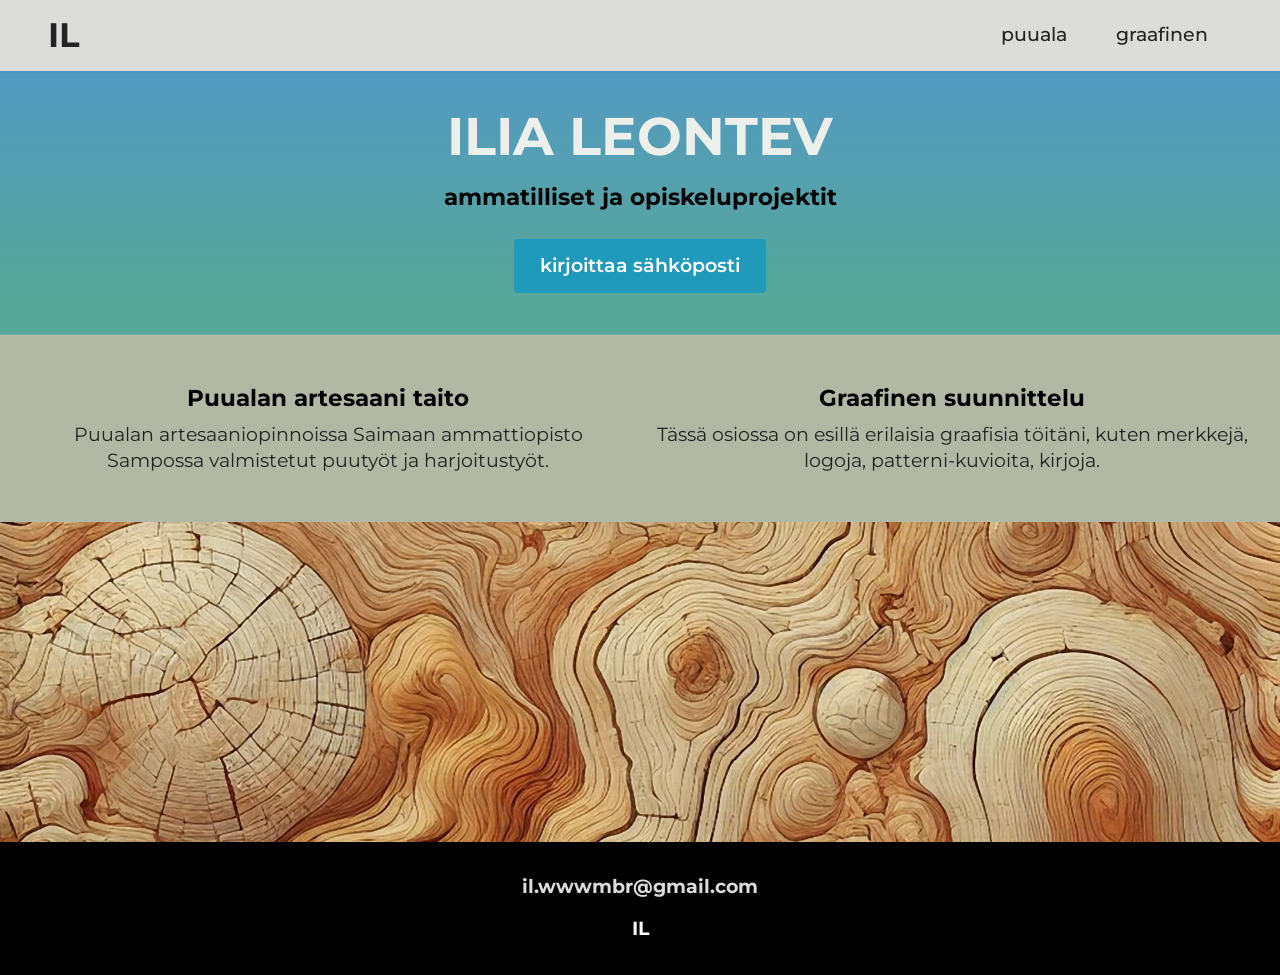
==== index.html @ 7070298d "1 1" ====
<!DOCTYPE html>
<html  >
<head>
  <!-- Site made with Mobirise Website Builder v6.1.4, https://mobirise.com -->
  <meta charset="UTF-8">
  <meta http-equiv="X-UA-Compatible" content="IE=edge">
  <meta name="generator" content="Mobirise v6.1.4, mobirise.com">
  <meta name="viewport" content="width=device-width, initial-scale=1, minimum-scale=1">
  <link rel="shortcut icon" href="assets/images/logoil64-64x64.png" type="image/x-icon">
  <meta name="description" content="">
  
  
  <title>ILIA LEONTEV, ammatilliset ja opiskeluprojektit</title>
  <link rel="stylesheet" href="assets/web/assets/mobirise-icons2/mobirise2.css">
  <link rel="stylesheet" href="assets/bootstrap/css/bootstrap.min.css">
  <link rel="stylesheet" href="assets/parallax/jarallax.css">
  <link rel="stylesheet" href="assets/dropdown/css/style.css">
  <link rel="stylesheet" href="assets/socicon/css/styles.css">
  <link rel="stylesheet" href="assets/theme/css/style.css">
  <link rel="preload" href="https://fonts.googleapis.com/css?family=Montserrat:100,200,300,400,500,600,700,800,900,100i,200i,300i,400i,500i,600i,700i,800i,900i&display=swap" as="style" onload="this.onload=null;this.rel='stylesheet'">
  <noscript><link rel="stylesheet" href="https://fonts.googleapis.com/css?family=Montserrat:100,200,300,400,500,600,700,800,900,100i,200i,300i,400i,500i,600i,700i,800i,900i&display=swap"></noscript>
  <link rel="preload" as="style" href="assets/mobirise/css/mbr-additional.css?v=KYRNVK"><link rel="stylesheet" href="assets/mobirise/css/mbr-additional.css?v=KYRNVK" type="text/css">

  
  
  
</head>
<body>
  
  <section data-bs-version="5.1" class="menu menu1 cid-uZZmpllbdt" once="menu" id="menu1-4">
    

    <nav class="navbar navbar-dropdown navbar-fixed-top navbar-expand-lg">
        <div class="container-fluid">
            <div class="navbar-brand">
                
                <span class="navbar-caption-wrap"><a class="navbar-caption text-black text-primary display-2" href="index.html">IL</a></span>
            </div>
            <button class="navbar-toggler" type="button" data-toggle="collapse" data-bs-toggle="collapse" data-target="#navbarSupportedContent" data-bs-target="#navbarSupportedContent" aria-controls="navbarNavAltMarkup" aria-expanded="false" aria-label="Toggle navigation">
                <div class="hamburger">
                    <span></span>
                    <span></span>
                    <span></span>
                    <span></span>
                </div>
            </button>
            <div class="collapse navbar-collapse" id="navbarSupportedContent">
                <ul class="navbar-nav nav-dropdown nav-right" data-app-modern-menu="true"><li class="nav-item"><a class="nav-link link text-black text-primary display-4" href="page1.html">puuala</a></li>
                    <li class="nav-item"><a class="nav-link link text-black text-primary display-4" href="page2.html">graafinen</a></li></ul>
                
                
            </div>
        </div>
    </nav>
</section>

<section data-bs-version="5.1" class="header18 cid-v0n19jfdrS" id="header18-m">

    

    
    

    <div class="align-center container-fluid">
        <div class="row justify-content-center">
            <div class="col-12 col-lg-12">
                <h1 class="mbr-section-title mbr-fonts-style mbr-white mb-3 display-1"><strong>ILIA&nbsp;</strong><strong>LEONTEV</strong><br></h1>
                <h2 class="mbr-section-subtitle mbr-fonts-style mbr-white mb-3 display-5"><strong>ammatilliset ja opiskeluprojektit</strong></h2>
                
                <div class="mbr-section-btn mt-3"><a class="btn btn-danger display-4" href="mailto:il.wwwmbr@gmail.com">kirjoittaa sähköposti</a></div>
            </div>
        </div>
    </div>
</section>

<section data-bs-version="5.1" class="features18 cid-v05zrIrAXE" id="features18-g">

    

    
    
    <div class="container-fluid">
        
        <div class="row mt-4">
            
            
            <div class="item features-without-image mb-3 col-12 col-md-6 active">
                <div class="item-wrapper mb-4">
                    <div class="card-box align-left">
                        <h4 class="card-title mbr-fonts-style align-left display-5">
                            <a href="page1.html" class="text-primary"><strong>Puualan artesaani taito</strong></a></h4>
                        <p class="mbr-text mbr-fonts-style mb-3 display-7">
                            Puualan artesaaniopinnoissa Saimaan ammattiopisto Sampossa valmistetut puutyöt ja harjoitustyöt.</p>
                        <div class="link-wrap">
                            
                        </div>
                    </div>
                </div>
            </div><div class="item features-without-image mb-3 col-12 col-md-6">
                <div class="item-wrapper mb-4">
                    <div class="card-box align-left">
                        <h4 class="card-title mbr-fonts-style align-left display-5">
                            <a href="page2.html" class="text-primary"><strong>Graafinen suunnittelu</strong></a></h4>
                        <p class="mbr-text mbr-fonts-style mb-3 display-7">
                            Tässä osiossa on esillä erilaisia graafisia töitäni, kuten merkkejä, logoja, patterni-kuvioita, kirjoja.</p>
                        <div class="link-wrap">
                            
                        </div>
                    </div>
                </div>
            </div>
        </div>
    </div>
</section>

<section data-bs-version="5.1" class="header18 cid-v0tOPTtYZ9 mbr-parallax-background" id="header18-z">

    

    
    

    <div class="align-center container-fluid">
        <div class="row justify-content-center">
            <div class="col-12 col-lg-4">
                
                
                
                
            </div>
        </div>
    </div>
</section>

<section data-bs-version="5.1" class="footer3 cid-v0tJ2Ecw5F" once="footers" id="footer3-v">

    

    

    <div class="container">
        <div class="media-container-row align-center mbr-white">
            <div class="row row-links">
                <ul class="foot-menu">
                    
                    
                    
                    
                    
                <li class="foot-menu-item mbr-fonts-style display-7">
                        <a class="text-secondary" href="mailto:il.wwwmbr@gmail.com"><strong>il.wwwmbr@gmail.com</strong></a>
                    </li></ul>
            </div>
            
            <div class="row row-copirayt">
                <p class="mbr-text mb-0 mbr-fonts-style mbr-white align-center display-7"><strong>IL</strong></p>
            </div>
        </div>
    </div>
</section><script src="assets/bootstrap/js/bootstrap.bundle.min.js"></script>  <script src="assets/parallax/jarallax.js"></script>  <script src="assets/smoothscroll/smooth-scroll.js"></script>  <script src="assets/ytplayer/index.js"></script>  <script src="assets/dropdown/js/navbar-dropdown.js"></script>  <script src="assets/theme/js/script.js"></script>  
  
  
</body>
</html>
---- assets/web/assets/mobirise-icons2/mobirise2.css ----
@font-face {
  font-family: 'Moririse2';
  font-display: swap;
  src:  url('mobirise2.eot?f2bix4');
  src:  url('mobirise2.eot?f2bix4#iefix') format('embedded-opentype'),
    url('mobirise2.ttf?f2bix4') format('truetype'),
    url('mobirise2.woff?f2bix4') format('woff'),
    url('mobirise2.svg?f2bix4#mobirise2') format('svg');
  font-weight: normal;
  font-style: normal;
}

[class^="mobi-"], [class*=" mobi-"] {
  /* use !important to prevent issues with browser extensions that change fonts */
  font-family: 'Moririse2' !important;
  speak: none;
  font-style: normal;
  font-weight: normal;
  font-variant: normal;
  text-transform: none;
  line-height: 1;

  /* Better Font Rendering =========== */
  -webkit-font-smoothing: antialiased;
  -moz-osx-font-smoothing: grayscale;
}

.mobi-mbri-add-submenu:before {
  content: "\e900";
}
.mobi-mbri-alert:before {
  content: "\e901";
}
.mobi-mbri-align-center:before {
  content: "\e902";
}
.mobi-mbri-align-justify:before {
  content: "\e903";
}
.mobi-mbri-align-left:before {
  content: "\e904";
}
.mobi-mbri-align-right:before {
  content: "\e905";
}
.mobi-mbri-android:before {
  content: "\e906";
}
.mobi-mbri-apple:before {
  content: "\e907";
}
.mobi-mbri-arrow-down:before {
  content: "\e908";
}
.mobi-mbri-arrow-next:before {
  content: "\e909";
}
.mobi-mbri-arrow-prev:before {
  content: "\e90a";
}
.mobi-mbri-arrow-up:before {
  content: "\e90b";
}
.mobi-mbri-bold:before {
  content: "\e90c";
}
.mobi-mbri-bookmark:before {
  content: "\e90d";
}
.mobi-mbri-bootstrap:before {
  content: "\e90e";
}
.mobi-mbri-briefcase:before {
  content: "\e90f";
}
.mobi-mbri-browse:before {
  content: "\e910";
}
.mobi-mbri-bulleted-list:before {
  content: "\e911";
}
.mobi-mbri-calendar:before {
  content: "\e912";
}
.mobi-mbri-camera:before {
  content: "\e913";
}
.mobi-mbri-cart-add:before {
  content: "\e914";
}
.mobi-mbri-cart-full:before {
  content: "\e915";
}
.mobi-mbri-cash:before {
  content: "\e916";
}
.mobi-mbri-change-style:before {
  content: "\e917";
}
.mobi-mbri-chat:before {
  content: "\e918";
}
.mobi-mbri-clock:before {
  content: "\e919";
}
.mobi-mbri-close:before {
  content: "\e91a";
}
.mobi-mbri-cloud:before {
  content: "\e91b";
}
.mobi-mbri-code:before {
  content: "\e91c";
}
.mobi-mbri-contact-form:before {
  content: "\e91d";
}
.mobi-mbri-credit-card:before {
  content: "\e91e";
}
.mobi-mbri-cursor-click:before {
  content: "\e91f";
}
.mobi-mbri-cust-feedback:before {
  content: "\e920";
}
.mobi-mbri-database:before {
  content: "\e921";
}
.mobi-mbri-delivery:before {
  content: "\e922";
}
.mobi-mbri-desktop:before {
  content: "\e923";
}
.mobi-mbri-devices:before {
  content: "\e924";
}
.mobi-mbri-down:before {
  content: "\e925";
}
.mobi-mbri-download-2:before {
  content: "\e926";
}
.mobi-mbri-download:before {
  content: "\e927";
}
.mobi-mbri-drag-n-drop-2:before {
  content: "\e928";
}
.mobi-mbri-drag-n-drop:before {
  content: "\e929";
}
.mobi-mbri-edit-2:before {
  content: "\e92a";
}
.mobi-mbri-edit:before {
  content: "\e92b";
}
.mobi-mbri-error:before {
  content: "\e92c";
}
.mobi-mbri-extension:before {
  content: "\e92d";
}
.mobi-mbri-features:before {
  content: "\e92e";
}
.mobi-mbri-file:before {
  content: "\e92f";
}
.mobi-mbri-flag:before {
  content: "\e930";
}
.mobi-mbri-folder:before {
  content: "\e931";
}
.mobi-mbri-gift:before {
  content: "\e932";
}
.mobi-mbri-github:before {
  content: "\e933";
}
.mobi-mbri-globe-2:before {
  content: "\e934";
}
.mobi-mbri-globe:before {
  content: "\e935";
}
.mobi-mbri-growing-chart:before {
  content: "\e936";
}
.mobi-mbri-hearth:before {
  content: "\e937";
}
.mobi-mbri-help:before {
  content: "\e938";
}
.mobi-mbri-home:before {
  content: "\e939";
}
.mobi-mbri-hot-cup:before {
  content: "\e93a";
}
.mobi-mbri-idea:before {
  content: "\e93b";
}
.mobi-mbri-image-gallery:before {
  content: "\e93c";
}
.mobi-mbri-image-slider:before {
  content: "\e93d";
}
.mobi-mbri-info:before {
  content: "\e93e";
}
.mobi-mbri-italic:before {
  content: "\e93f";
}
.mobi-mbri-key:before {
  content: "\e940";
}
.mobi-mbri-laptop:before {
  content: "\e941";
}
.mobi-mbri-layers:before {
  content: "\e942";
}
.mobi-mbri-left-right:before {
  content: "\e943";
}
.mobi-mbri-left:before {
  content: "\e944";
}
.mobi-mbri-letter:before {
  content: "\e945";
}
.mobi-mbri-like:before {
  content: "\e946";
}
.mobi-mbri-link:before {
  content: "\e947";
}
.mobi-mbri-lock:before {
  content: "\e948";
}
.mobi-mbri-login:before {
  content: "\e949";
}
.mobi-mbri-logout:before {
  content: "\e94a";
}
.mobi-mbri-magic-stick:before {
  content: "\e94b";
}
.mobi-mbri-map-pin:before {
  content: "\e94c";
}
.mobi-mbri-menu:before {
  content: "\e94d";
}
.mobi-mbri-mobile-2:before {
  content: "\e94e";
}
.mobi-mbri-mobile-horizontal:before {
  content: "\e94f";
}
.mobi-mbri-mobile:before {
  content: "\e950";
}
.mobi-mbri-mobirise:before {
  content: "\e951";
}
.mobi-mbri-more-horizontal:before {
  content: "\e952";
}
.mobi-mbri-more-vertical:before {
  content: "\e953";
}
.mobi-mbri-music:before {
  content: "\e954";
}
.mobi-mbri-new-file:before {
  content: "\e955";
}
.mobi-mbri-numbered-list:before {
  content: "\e956";
}
.mobi-mbri-opened-folder:before {
  content: "\e957";
}
.mobi-mbri-pages:before {
  content: "\e958";
}
.mobi-mbri-paper-plane:before {
  content: "\e959";
}
.mobi-mbri-paperclip:before {
  content: "\e95a";
}
.mobi-mbri-phone:before {
  content: "\e95b";
}
.mobi-mbri-photo:before {
  content: "\e95c";
}
.mobi-mbri-photos:before {
  content: "\e95d";
}
.mobi-mbri-pin:before {
  content: "\e95e";
}
.mobi-mbri-play:before {
  content: "\e95f";
}
.mobi-mbri-plus:before {
  content: "\e960";
}
.mobi-mbri-preview:before {
  content: "\e961";
}
.mobi-mbri-print:before {
  content: "\e962";
}
.mobi-mbri-protect:before {
  content: "\e963";
}
.mobi-mbri-question:before {
  content: "\e964";
}
.mobi-mbri-quote-left:before {
  content: "\e965";
}
.mobi-mbri-quote-right:before {
  content: "\e966";
}
.mobi-mbri-redo:before {
  content: "\e967";
}
.mobi-mbri-refresh:before {
  content: "\e968";
}
.mobi-mbri-responsive-2:before {
  content: "\e969";
}
.mobi-mbri-responsive:before {
  content: "\e96a";
}
.mobi-mbri-right:before {
  content: "\e96b";
}
.mobi-mbri-rocket:before {
  content: "\e96c";
}
.mobi-mbri-sad-face:before {
  content: "\e96d";
}
.mobi-mbri-sale:before {
  content: "\e96e";
}
.mobi-mbri-save:before {
  content: "\e96f";
}
.mobi-mbri-search:before {
  content: "\e970";
}
.mobi-mbri-setting-2:before {
  content: "\e971";
}
.mobi-mbri-setting-3:before {
  content: "\e972";
}
.mobi-mbri-setting:before {
  content: "\e973";
}
.mobi-mbri-share:before {
  content: "\e974";
}
.mobi-mbri-shopping-bag:before {
  content: "\e975";
}
.mobi-mbri-shopping-basket:before {
  content: "\e976";
}
.mobi-mbri-shopping-cart:before {
  content: "\e977";
}
.mobi-mbri-sites:before {
  content: "\e978";
}
.mobi-mbri-smile-face:before {
  content: "\e979";
}
.mobi-mbri-speed:before {
  content: "\e97a";
}
.mobi-mbri-star:before {
  content: "\e97b";
}
.mobi-mbri-success:before {
  content: "\e97c";
}
.mobi-mbri-sun:before {
  content: "\e97d";
}
.mobi-mbri-sun2:before {
  content: "\e97e";
}
.mobi-mbri-tablet-vertical:before {
  content: "\e97f";
}
.mobi-mbri-tablet:before {
  content: "\e980";
}
.mobi-mbri-target:before {
  content: "\e981";
}
.mobi-mbri-timer:before {
  content: "\e982";
}
.mobi-mbri-to-ftp:before {
  content: "\e983";
}
.mobi-mbri-to-local-drive:before {
  content: "\e984";
}
.mobi-mbri-touch-swipe:before {
  content: "\e985";
}
.mobi-mbri-touch:before {
  content: "\e986";
}
.mobi-mbri-trash:before {
  content: "\e987";
}
.mobi-mbri-underline:before {
  content: "\e988";
}
.mobi-mbri-undo:before {
  content: "\e989";
}
.mobi-mbri-unlink:before {
  content: "\e98a";
}
.mobi-mbri-unlock:before {
  content: "\e98b";
}
.mobi-mbri-up-down:before {
  content: "\e98c";
}
.mobi-mbri-up:before {
  content: "\e98d";
}
.mobi-mbri-update:before {
  content: "\e98e";
}
.mobi-mbri-upload-2:before {
  content: "\e98f";
}
.mobi-mbri-upload:before {
  content: "\e990";
}
.mobi-mbri-user-2:before {
  content: "\e991";
}
.mobi-mbri-user:before {
  content: "\e992";
}
.mobi-mbri-users:before {
  content: "\e993";
}
.mobi-mbri-video-play:before {
  content: "\e994";
}
.mobi-mbri-video:before {
  content: "\e995";
}
.mobi-mbri-watch:before {
  content: "\e996";
}
.mobi-mbri-website-theme-2:before {
  content: "\e997";
}
.mobi-mbri-website-theme:before {
  content: "\e998";
}
.mobi-mbri-wifi:before {
  content: "\e999";
}
.mobi-mbri-windows:before {
  content: "\e99a";
}
.mobi-mbri-zoom-in:before {
  content: "\e99b";
}
.mobi-mbri-zoom-out:before {
  content: "\e99c";
}
---- assets/dropdown/css/style.css ----
.navbar-dropdown {
  left: 0;
  padding: 0;
  position: absolute;
  right: 0;
  top: 0;
  transition: all 0.45s ease;
  z-index: 1030;
  background: #282828; }
  .navbar-dropdown .navbar-logo {
    margin-right: 0.8rem;
    transition: margin 0.3s ease-in-out;
    vertical-align: middle; }
    .navbar-dropdown .navbar-logo img {
      height: 3.125rem;
      transition: all 0.3s ease-in-out; }
    .navbar-dropdown .navbar-logo.mbr-iconfont {
      font-size: 3.125rem;
      line-height: 3.125rem; }
  .navbar-dropdown .navbar-caption {
    font-weight: 700;
    white-space: normal;
    vertical-align: -4px;
    line-height: 3.125rem !important; }
    .navbar-dropdown .navbar-caption, .navbar-dropdown .navbar-caption:hover {
      color: inherit;
      text-decoration: none; }
  .navbar-dropdown .mbr-iconfont + .navbar-caption {
    vertical-align: -1px; }
  .navbar-dropdown.navbar-fixed-top {
    position: fixed; }
  .navbar-dropdown .navbar-brand span {
    vertical-align: -4px; }
  .navbar-dropdown.bg-color.transparent {
    background: none; }
  .navbar-dropdown.navbar-short .navbar-brand {
    padding: 0.625rem 0; }
    .navbar-dropdown.navbar-short .navbar-brand span {
      vertical-align: -1px; }
  .navbar-dropdown.navbar-short .navbar-caption {
    line-height: 2.375rem !important;
    vertical-align: -2px; }
  .navbar-dropdown.navbar-short .navbar-logo {
    margin-right: 0.5rem; }
    .navbar-dropdown.navbar-short .navbar-logo img {
      height: 2.375rem; }
    .navbar-dropdown.navbar-short .navbar-logo.mbr-iconfont {
      font-size: 2.375rem;
      line-height: 2.375rem; }
  .navbar-dropdown.navbar-short .mbr-table-cell {
    height: 3.625rem; }
  .navbar-dropdown .navbar-close {
    left: 0.6875rem;
    position: fixed;
    top: 0.75rem;
    z-index: 1000; }
  .navbar-dropdown .hamburger-icon {
    content: "";
    display: inline-block;
    vertical-align: middle;
    width: 16px;
    -webkit-box-shadow: 0 -6px 0 1px #282828,0 0 0 1px #282828,0 6px 0 1px #282828;
    -moz-box-shadow: 0 -6px 0 1px #282828,0 0 0 1px #282828,0 6px 0 1px #282828;
    box-shadow: 0 -6px 0 1px #282828,0 0 0 1px #282828,0 6px 0 1px #282828; }

.dropdown-menu .dropdown-toggle[data-toggle="dropdown-submenu"]::after {
  border-bottom: 0.35em solid transparent;
  border-left: 0.35em solid;
  border-right: 0;
  border-top: 0.35em solid transparent;
  margin-left: 0.3rem; }

.dropdown-menu .dropdown-item:focus {
  outline: 0; }

.nav-dropdown {
  font-size: 0.75rem;
  font-weight: 500;
  height: auto !important; }
  .nav-dropdown .nav-btn {
    padding-left: 1rem; }
  .nav-dropdown .link {
    margin: .667em 1.667em;
    font-weight: 500;
    padding: 0;
    transition: color .2s ease-in-out; }
    .nav-dropdown .link.dropdown-toggle {
      margin-right: 2.583em; }
      .nav-dropdown .link.dropdown-toggle::after {
        margin-left: .25rem;
        border-top: 0.35em solid;
        border-right: 0.35em solid transparent;
        border-left: 0.35em solid transparent;
        border-bottom: 0; }
      .nav-dropdown .link.dropdown-toggle[aria-expanded="true"] {
        margin: 0;
        padding: 0.667em 3.263em  0.667em 1.667em; }
  .nav-dropdown .link::after,
  .nav-dropdown .dropdown-item::after {
    color: inherit; }
  .nav-dropdown .btn {
    font-size: 0.75rem;
    font-weight: 700;
    letter-spacing: 0;
    margin-bottom: 0;
    padding-left: 1.25rem;
    padding-right: 1.25rem; }
  .nav-dropdown .dropdown-menu {
    border-radius: 0;
    border: 0;
    left: 0;
    margin: 0;
    padding-bottom: 1.25rem;
    padding-top: 1.25rem;
    position: relative; }
  .nav-dropdown .dropdown-submenu {
    margin-left: 0.125rem;
    top: 0; }
  .nav-dropdown .dropdown-item {
    font-weight: 500;
    line-height: 2;
    padding: 0.3846em 4.615em 0.3846em 1.5385em;
    position: relative;
    transition: color .2s ease-in-out, background-color .2s ease-in-out; }
    .nav-dropdown .dropdown-item::after {
      margin-top: -0.3077em;
      position: absolute;
      right: 1.1538em;
      top: 50%; }
    .nav-dropdown .dropdown-item:focus, .nav-dropdown .dropdown-item:hover {
      background: none; }

@media (max-width: 767px) {
  .nav-dropdown.navbar-toggleable-sm {
    bottom: 0;
    display: none;
    left: 0;
    overflow-x: hidden;
    position: fixed;
    top: 0;
    transform: translateX(-100%);
    -ms-transform: translateX(-100%);
    -webkit-transform: translateX(-100%);
    width: 18.75rem;
    z-index: 999; } }
.nav-dropdown.navbar-toggleable-xl {
  bottom: 0;
  display: none;
  left: 0;
  overflow-x: hidden;
  position: fixed;
  top: 0;
  transform: translateX(-100%);
  -ms-transform: translateX(-100%);
  -webkit-transform: translateX(-100%);
  width: 18.75rem;
  z-index: 999; }

.nav-dropdown-sm {
  display: block !important;
  overflow-x: hidden;
  overflow: auto;
  padding-top: 3.875rem; }
  .nav-dropdown-sm::after {
    content: "";
    display: block;
    height: 3rem;
    width: 100%; }
  .nav-dropdown-sm.collapse.in ~ .navbar-close {
    display: block !important; }
  .nav-dropdown-sm.collapsing, .nav-dropdown-sm.collapse.in {
    transform: translateX(0);
    -ms-transform: translateX(0);
    -webkit-transform: translateX(0);
    transition: all 0.25s ease-out;
    -webkit-transition: all 0.25s ease-out;
    background: #282828; }
  .nav-dropdown-sm.collapsing[aria-expanded="false"] {
    transform: translateX(-100%);
    -ms-transform: translateX(-100%);
    -webkit-transform: translateX(-100%); }
  .nav-dropdown-sm .nav-item {
    display: block;
    margin-left: 0 !important;
    padding-left: 0; }
  .nav-dropdown-sm .link,
  .nav-dropdown-sm .dropdown-item {
    border-top: 1px dotted rgba(255, 255, 255, 0.1);
    font-size: 0.8125rem;
    line-height: 1.6;
    margin: 0 !important;
    padding: 0.875rem 2.4rem 0.875rem 1.5625rem !important;
    position: relative;
    white-space: normal; }
    .nav-dropdown-sm .link:focus, .nav-dropdown-sm .link:hover,
    .nav-dropdown-sm .dropdown-item:focus,
    .nav-dropdown-sm .dropdown-item:hover {
      background: rgba(0, 0, 0, 0.2) !important;
      color: #c0a375; }
  .nav-dropdown-sm .nav-btn {
    position: relative;
    padding: 1.5625rem 1.5625rem 0 1.5625rem; }
    .nav-dropdown-sm .nav-btn::before {
      border-top: 1px dotted rgba(255, 255, 255, 0.1);
      content: "";
      left: 0;
      position: absolute;
      top: 0;
      width: 100%; }
    .nav-dropdown-sm .nav-btn + .nav-btn {
      padding-top: 0.625rem; }
      .nav-dropdown-sm .nav-btn + .nav-btn::before {
        display: none; }
  .nav-dropdown-sm .btn {
    padding: 0.625rem 0; }
  .nav-dropdown-sm .dropdown-toggle[data-toggle="dropdown-submenu"]::after {
    margin-left: .25rem;
    border-top: 0.35em solid;
    border-right: 0.35em solid transparent;
    border-left: 0.35em solid transparent;
    border-bottom: 0; }
  .nav-dropdown-sm .dropdown-toggle[data-toggle="dropdown-submenu"][aria-expanded="true"]::after {
    border-top: 0;
    border-right: 0.35em solid transparent;
    border-left: 0.35em solid transparent;
    border-bottom: 0.35em solid; }
  .nav-dropdown-sm .dropdown-menu {
    margin: 0;
    padding: 0;
    position: relative;
    top: 0;
    left: 0;
    width: 100%;
    border: 0;
    float: none;
    border-radius: 0;
    background: none; }
  .nav-dropdown-sm .dropdown-submenu {
    left: 100%;
    margin-left: 0.125rem;
    margin-top: -1.25rem;
    top: 0; }

.navbar-toggleable-sm .nav-dropdown .dropdown-menu {
  position: absolute; }

.navbar-toggleable-sm .nav-dropdown .dropdown-submenu {
  left: 100%;
  margin-left: 0.125rem;
  margin-top: -1.25rem;
  top: 0; }

.navbar-toggleable-sm.opened .nav-dropdown .dropdown-menu {
  position: relative; }

.navbar-toggleable-sm.opened .nav-dropdown .dropdown-submenu {
  left: 0;
  margin-left: 00rem;
  margin-top: 0rem;
  top: 0; }

.is-builder .nav-dropdown.collapsing {
  transition: none !important; }
---- assets/socicon/css/styles.css ----
@charset "UTF-8";

@font-face {
  font-family: 'Socicon';
  src:  url('../fonts/socicon.eot');
  src:  url('../fonts/socicon.eot?#iefix') format('embedded-opentype'),
    url('../fonts/socicon.woff2') format('woff2'),
    url('../fonts/socicon.ttf') format('truetype'),
    url('../fonts/socicon.woff') format('woff'),
    url('../fonts/socicon.svg#socicon') format('svg');
  font-weight: normal;
  font-style: normal;
  font-display: swap;
}

[data-icon]:before {
  font-family: "socicon" !important;
  content: attr(data-icon);
  font-style: normal !important;
  font-weight: normal !important;
  font-variant: normal !important;
  text-transform: none !important;
  speak: none;
  line-height: 1;
  -webkit-font-smoothing: antialiased;
  -moz-osx-font-smoothing: grayscale;
}

[class^="socicon-"], [class*=" socicon-"] {
  /* use !important to prevent issues with browser extensions that change fonts */
  font-family: 'Socicon' !important;
  speak: none;
  font-style: normal;
  font-weight: normal;
  font-variant: normal;
  text-transform: none;
  line-height: 1;

  /* Better Font Rendering =========== */
  -webkit-font-smoothing: antialiased;
  -moz-osx-font-smoothing: grayscale;
}

.socicon-500px:before {
  content: "\e000";
}
.socicon-8tracks:before {
  content: "\e001";
}
.socicon-airbnb:before {
  content: "\e002";
}
.socicon-alliance:before {
  content: "\e003";
}
.socicon-amazon:before {
  content: "\e004";
}
.socicon-amplement:before {
  content: "\e005";
}
.socicon-android:before {
  content: "\e006";
}
.socicon-angellist:before {
  content: "\e007";
}
.socicon-apple:before {
  content: "\e008";
}
.socicon-appnet:before {
  content: "\e009";
}
.socicon-baidu:before {
  content: "\e00a";
}
.socicon-bandcamp:before {
  content: "\e00b";
}
.socicon-battlenet:before {
  content: "\e00c";
}
.socicon-mixer:before {
  content: "\e00d";
}
.socicon-bebee:before {
  content: "\e00e";
}
.socicon-bebo:before {
  content: "\e00f";
}
.socicon-behance:before {
  content: "\e010";
}
.socicon-blizzard:before {
  content: "\e011";
}
.socicon-blogger:before {
  content: "\e012";
}
.socicon-buffer:before {
  content: "\e013";
}
.socicon-chrome:before {
  content: "\e014";
}
.socicon-coderwall:before {
  content: "\e015";
}
.socicon-curse:before {
  content: "\e016";
}
.socicon-dailymotion:before {
  content: "\e017";
}
.socicon-deezer:before {
  content: "\e018";
}
.socicon-delicious:before {
  content: "\e019";
}
.socicon-deviantart:before {
  content: "\e01a";
}
.socicon-diablo:before {
  content: "\e01b";
}
.socicon-digg:before {
  content: "\e01c";
}
.socicon-discord:before {
  content: "\e01d";
}
.socicon-disqus:before {
  content: "\e01e";
}
.socicon-douban:before {
  content: "\e01f";
}
.socicon-draugiem:before {
  content: "\e020";
}
.socicon-dribbble:before {
  content: "\e021";
}
.socicon-drupal:before {
  content: "\e022";
}
.socicon-ebay:before {
  content: "\e023";
}
.socicon-ello:before {
  content: "\e024";
}
.socicon-endomodo:before {
  content: "\e025";
}
.socicon-envato:before {
  content: "\e026";
}
.socicon-etsy:before {
  content: "\e027";
}
.socicon-facebook:before {
  content: "\e028";
}
.socicon-feedburner:before {
  content: "\e029";
}
.socicon-filmweb:before {
  content: "\e02a";
}
.socicon-firefox:before {
  content: "\e02b";
}
.socicon-flattr:before {
  content: "\e02c";
}
.socicon-flickr:before {
  content: "\e02d";
}
.socicon-formulr:before {
  content: "\e02e";
}
.socicon-forrst:before {
  content: "\e02f";
}
.socicon-foursquare:before {
  content: "\e030";
}
.socicon-friendfeed:before {
  content: "\e031";
}
.socicon-github:before {
  content: "\e032";
}
.socicon-goodreads:before {
  content: "\e033";
}
.socicon-google:before {
  content: "\e034";
}
.socicon-googlescholar:before {
  content: "\e035";
}
.socicon-googlegroups:before {
  content: "\e036";
}
.socicon-googlephotos:before {
  content: "\e037";
}
.socicon-googleplus:before {
  content: "\e038";
}
.socicon-grooveshark:before {
  content: "\e039";
}
.socicon-hackerrank:before {
  content: "\e03a";
}
.socicon-hearthstone:before {
  content: "\e03b";
}
.socicon-hellocoton:before {
  content: "\e03c";
}
.socicon-heroes:before {
  content: "\e03d";
}
.socicon-smashcast:before {
  content: "\e03e";
}
.socicon-horde:before {
  content: "\e03f";
}
.socicon-houzz:before {
  content: "\e040";
}
.socicon-icq:before {
  content: "\e041";
}
.socicon-identica:before {
  content: "\e042";
}
.socicon-imdb:before {
  content: "\e043";
}
.socicon-instagram:before {
  content: "\e044";
}
.socicon-issuu:before {
  content: "\e045";
}
.socicon-istock:before {
  content: "\e046";
}
.socicon-itunes:before {
  content: "\e047";
}
.socicon-keybase:before {
  content: "\e048";
}
.socicon-lanyrd:before {
  content: "\e049";
}
.socicon-lastfm:before {
  content: "\e04a";
}
.socicon-line:before {
  content: "\e04b";
}
.socicon-linkedin:before {
  content: "\e04c";
}
.socicon-livejournal:before {
  content: "\e04d";
}
.socicon-lyft:before {
  content: "\e04e";
}
.socicon-macos:before {
  content: "\e04f";
}
.socicon-mail:before {
  content: "\e050";
}
.socicon-medium:before {
  content: "\e051";
}
.socicon-meetup:before {
  content: "\e052";
}
.socicon-mixcloud:before {
  content: "\e053";
}
.socicon-modelmayhem:before {
  content: "\e054";
}
.socicon-mumble:before {
  content: "\e055";
}
.socicon-myspace:before {
  content: "\e056";
}
.socicon-newsvine:before {
  content: "\e057";
}
.socicon-nintendo:before {
  content: "\e058";
}
.socicon-npm:before {
  content: "\e059";
}
.socicon-odnoklassniki:before {
  content: "\e05a";
}
.socicon-openid:before {
  content: "\e05b";
}
.socicon-opera:before {
  content: "\e05c";
}
.socicon-outlook:before {
  content: "\e05d";
}
.socicon-overwatch:before {
  content: "\e05e";
}
.socicon-patreon:before {
  content: "\e05f";
}
.socicon-paypal:before {
  content: "\e060";
}
.socicon-periscope:before {
  content: "\e061";
}
.socicon-persona:before {
  content: "\e062";
}
.socicon-pinterest:before {
  content: "\e063";
}
.socicon-play:before {
  content: "\e064";
}
.socicon-player:before {
  content: "\e065";
}
.socicon-playstation:before {
  content: "\e066";
}
.socicon-pocket:before {
  content: "\e067";
}
.socicon-qq:before {
  content: "\e068";
}
.socicon-quora:before {
  content: "\e069";
}
.socicon-raidcall:before {
  content: "\e06a";
}
.socicon-ravelry:before {
  content: "\e06b";
}
.socicon-reddit:before {
  content: "\e06c";
}
.socicon-renren:before {
  content: "\e06d";
}
.socicon-researchgate:before {
  content: "\e06e";
}
.socicon-residentadvisor:before {
  content: "\e06f";
}
.socicon-reverbnation:before {
  content: "\e070";
}
.socicon-rss:before {
  content: "\e071";
}
.socicon-sharethis:before {
  content: "\e072";
}
.socicon-skype:before {
  content: "\e073";
}
.socicon-slideshare:before {
  content: "\e074";
}
.socicon-smugmug:before {
  content: "\e075";
}
.socicon-snapchat:before {
  content: "\e076";
}
.socicon-songkick:before {
  content: "\e077";
}
.socicon-soundcloud:before {
  content: "\e078";
}
.socicon-spotify:before {
  content: "\e079";
}
.socicon-stackexchange:before {
  content: "\e07a";
}
.socicon-stackoverflow:before {
  content: "\e07b";
}
.socicon-starcraft:before {
  content: "\e07c";
}
.socicon-stayfriends:before {
  content: "\e07d";
}
.socicon-steam:before {
  content: "\e07e";
}
.socicon-storehouse:before {
  content: "\e07f";
}
.socicon-strava:before {
  content: "\e080";
}
.socicon-streamjar:before {
  content: "\e081";
}
.socicon-stumbleupon:before {
  content: "\e082";
}
.socicon-swarm:before {
  content: "\e083";
}
.socicon-teamspeak:before {
  content: "\e084";
}
.socicon-teamviewer:before {
  content: "\e085";
}
.socicon-technorati:before {
  content: "\e086";
}
.socicon-telegram:before {
  content: "\e087";
}
.socicon-tripadvisor:before {
  content: "\e088";
}
.socicon-tripit:before {
  content: "\e089";
}
.socicon-triplej:before {
  content: "\e08a";
}
.socicon-tumblr:before {
  content: "\e08b";
}
.socicon-twitch:before {
  content: "\e08c";
}
.socicon-twitter:before {
  content: "\e08d";
}
.socicon-uber:before {
  content: "\e08e";
}
.socicon-ventrilo:before {
  content: "\e08f";
}
.socicon-viadeo:before {
  content: "\e090";
}
.socicon-viber:before {
  content: "\e091";
}
.socicon-viewbug:before {
  content: "\e092";
}
.socicon-vimeo:before {
  content: "\e093";
}
.socicon-vine:before {
  content: "\e094";
}
.socicon-vkontakte:before {
  content: "\e095";
}
.socicon-warcraft:before {
  content: "\e096";
}
.socicon-wechat:before {
  content: "\e097";
}
.socicon-weibo:before {
  content: "\e098";
}
.socicon-whatsapp:before {
  content: "\e099";
}
.socicon-wikipedia:before {
  content: "\e09a";
}
.socicon-windows:before {
  content: "\e09b";
}
.socicon-wordpress:before {
  content: "\e09c";
}
.socicon-wykop:before {
  content: "\e09d";
}
.socicon-xbox:before {
  content: "\e09e";
}
.socicon-xing:before {
  content: "\e09f";
}
.socicon-yahoo:before {
  content: "\e0a0";
}
.socicon-yammer:before {
  content: "\e0a1";
}
.socicon-yandex:before {
  content: "\e0a2";
}
.socicon-yelp:before {
  content: "\e0a3";
}
.socicon-younow:before {
  content: "\e0a4";
}
.socicon-youtube:before {
  content: "\e0a5";
}
.socicon-zapier:before {
  content: "\e0a6";
}
.socicon-zerply:before {
  content: "\e0a7";
}
.socicon-zomato:before {
  content: "\e0a8";
}
.socicon-zynga:before {
  content: "\e0a9";
}
.socicon-bluesky:before {
  content: "\e0aa";
}
.socicon-threads:before {
  content: "\e0ab";
}
.socicon-spreadshirt:before {
  content: "\e901";
}
.socicon-gamejolt:before {
  content: "\e902";
}
.socicon-trello:before {
  content: "\e903";
}
.socicon-tunein:before {
  content: "\e904";
}
.socicon-bloglovin:before {
  content: "\e905";
}
.socicon-gamewisp:before {
  content: "\e906";
}
.socicon-messenger:before {
  content: "\e907";
}
.socicon-pandora:before {
  content: "\e908";
}
.socicon-augment:before {
  content: "\e909";
}
.socicon-bitbucket:before {
  content: "\e90a";
}
.socicon-fyuse:before {
  content: "\e90b";
}
.socicon-yt-gaming:before {
  content: "\e90c";
}
.socicon-sketchfab:before {
  content: "\e90d";
}
.socicon-mobcrush:before {
  content: "\e90e";
}
.socicon-microsoft:before {
  content: "\e90f";
}
.socicon-realtor:before {
  content: "\e910";
}
.socicon-tidal:before {
  content: "\e911";
}
.socicon-qobuz:before {
  content: "\e912";
}
.socicon-natgeo:before {
  content: "\e913";
}
.socicon-mastodon:before {
  content: "\e914";
}
.socicon-unsplash:before {
  content: "\e915";
}
.socicon-homeadvisor:before {
  content: "\e916";
}
.socicon-angieslist:before {
  content: "\e917";
}
.socicon-codepen:before {
  content: "\e918";
}
.socicon-slack:before {
  content: "\e919";
}
.socicon-openaigym:before {
  content: "\e91a";
}
.socicon-logmein:before {
  content: "\e91b";
}
.socicon-fiverr:before {
  content: "\e91c";
}
.socicon-gotomeeting:before {
  content: "\e91d";
}
.socicon-aliexpress:before {
  content: "\e91e";
}
.socicon-guru:before {
  content: "\e91f";
}
.socicon-appstore:before {
  content: "\e920";
}
.socicon-homes:before {
  content: "\e921";
}
.socicon-zoom:before {
  content: "\e922";
}
.socicon-alibaba:before {
  content: "\e923";
}
.socicon-craigslist:before {
  content: "\e924";
}
.socicon-wix:before {
  content: "\e925";
}
.socicon-redfin:before {
  content: "\e926";
}
.socicon-googlecalendar:before {
  content: "\e927";
}
.socicon-shopify:before {
  content: "\e928";
}
.socicon-freelancer:before {
  content: "\e929";
}
.socicon-seedrs:before {
  content: "\e92a";
}
.socicon-bing:before {
  content: "\e92b";
}
.socicon-doodle:before {
  content: "\e92c";
}
.socicon-bonanza:before {
  content: "\e92d";
}
.socicon-squarespace:before {
  content: "\e92e";
}
.socicon-toptal:before {
  content: "\e92f";
}
.socicon-gust:before {
  content: "\e930";
}
.socicon-ask:before {
  content: "\e931";
}
.socicon-trulia:before {
  content: "\e932";
}
.socicon-loomly:before {
  content: "\e933";
}
.socicon-ghost:before {
  content: "\e934";
}
.socicon-upwork:before {
  content: "\e935";
}
.socicon-fundable:before {
  content: "\e936";
}
.socicon-booking:before {
  content: "\e937";
}
.socicon-googlemaps:before {
  content: "\e938";
}
.socicon-zillow:before {
  content: "\e939";
}
.socicon-niconico:before {
  content: "\e93a";
}
.socicon-toneden:before {
  content: "\e93b";
}
.socicon-crunchbase:before {
  content: "\e93c";
}
.socicon-homefy:before {
  content: "\e93d";
}
.socicon-calendly:before {
  content: "\e93e";
}
.socicon-livemaster:before {
  content: "\e93f";
}
.socicon-udemy:before {
  content: "\e940";
}
.socicon-codered:before {
  content: "\e941";
}
.socicon-origin:before {
  content: "\e942";
}
.socicon-nextdoor:before {
  content: "\e943";
}
.socicon-portfolio:before {
  content: "\e944";
}
.socicon-instructables:before {
  content: "\e945";
}
.socicon-gitlab:before {
  content: "\e946";
}
.socicon-hackernews:before {
  content: "\e947";
}
.socicon-smashwords:before {
  content: "\e948";
}
.socicon-kobo:before {
  content: "\e949";
}
.socicon-bookbub:before {
  content: "\e94a";
}
.socicon-mailru:before {
  content: "\e94b";
}
.socicon-moddb:before {
  content: "\e94c";
}
.socicon-indiedb:before {
  content: "\e94d";
}
.socicon-traxsource:before {
  content: "\e94e";
}
.socicon-gamefor:before {
  content: "\e94f";
}
.socicon-pixiv:before {
  content: "\e950";
}
.socicon-myanimelist:before {
  content: "\e951";
}
.socicon-blackberry:before {
  content: "\e952";
}
.socicon-wickr:before {
  content: "\e953";
}
.socicon-spip:before {
  content: "\e954";
}
.socicon-napster:before {
  content: "\e955";
}
.socicon-beatport:before {
  content: "\e956";
}
.socicon-hackerone:before {
  content: "\e957";
}
.socicon-internet:before {
  content: "\e958";
}
.socicon-ubuntu:before {
  content: "\e959";
}
.socicon-artstation:before {
  content: "\e95a";
}
.socicon-invision:before {
  content: "\e95b";
}
.socicon-torial:before {
  content: "\e95c";
}
.socicon-collectorz:before {
  content: "\e95d";
}
.socicon-seenthis:before {
  content: "\e95e";
}
.socicon-googleplaymusic:before {
  content: "\e95f";
}
.socicon-debian:before {
  content: "\e960";
}
.socicon-filmfreeway:before {
  content: "\e961";
}
.socicon-gnome:before {
  content: "\e962";
}
.socicon-itchio:before {
  content: "\e963";
}
.socicon-jamendo:before {
  content: "\e964";
}
.socicon-mix:before {
  content: "\e965";
}
.socicon-sharepoint:before {
  content: "\e966";
}
.socicon-tinder:before {
  content: "\e967";
}
.socicon-windguru:before {
  content: "\e968";
}
.socicon-cdbaby:before {
  content: "\e969";
}
.socicon-elementaryos:before {
  content: "\e96a";
}
.socicon-stage32:before {
  content: "\e96b";
}
.socicon-tiktok:before {
  content: "\e96c";
}
.socicon-gitter:before {
  content: "\e96d";
}
.socicon-letterboxd:before {
  content: "\e96e";
}
.socicon-threema:before {
  content: "\e96f";
}
.socicon-splice:before {
  content: "\e970";
}
.socicon-metapop:before {
  content: "\e971";
}
.socicon-naver:before {
  content: "\e972";
}
.socicon-remote:before {
  content: "\e973";
}
.socicon-flipboard:before {
  content: "\e974";
}
.socicon-googlehangouts:before {
  content: "\e975";
}
.socicon-dlive:before {
  content: "\e976";
}
.socicon-vsco:before {
  content: "\e977";
}
.socicon-stitcher:before {
  content: "\e978";
}
.socicon-avvo:before {
  content: "\e979";
}
.socicon-redbubble:before {
  content: "\e97a";
}
.socicon-society6:before {
  content: "\e97b";
}
.socicon-zazzle:before {
  content: "\e97c";
}
.socicon-eitaa:before {
  content: "\e97d";
}
.socicon-soroush:before {
  content: "\e97e";
}
.socicon-bale:before {
  content: "\e97f";
}
---- assets/theme/css/style.css ----
@charset "UTF-8";
section {
  background-color: #ffffff;
}

body {
  font-style: normal;
  line-height: 1.5;
  font-weight: 400;
  color: #232323;
  position: relative;
}

button {
  background-color: transparent;
  border-color: transparent;
}

.embla__button,
.carousel-control {
  background-color: #edefea !important;
  opacity: 0.8 !important;
  color: #464845 !important;
  border-color: #edefea !important;
}

.carousel .close,
.modalWindow .close {
  background-color: #edefea !important;
  color: #464845 !important;
  border-color: #edefea !important;
  opacity: 0.8 !important;
}

.carousel .close:hover,
.modalWindow .close:hover {
  opacity: 1 !important;
}

.carousel-indicators li {
  background-color: #edefea !important;
  border: 2px solid #464845 !important;
}

.carousel-indicators li:hover,
.carousel-indicators li:active {
  opacity: 0.8 !important;
}

.embla__button:hover,
.carousel-control:hover {
  background-color: #edefea !important;
  opacity: 1 !important;
}

.modalWindow-video-container {
  height: 80%;
}

section,
.container,
.container-fluid {
  position: relative;
  word-wrap: break-word;
}

a.mbr-iconfont:hover {
  text-decoration: none;
}

.article .lead p,
.article .lead ul,
.article .lead ol,
.article .lead pre,
.article .lead blockquote {
  margin-bottom: 0;
}

a {
  font-style: normal;
  font-weight: 400;
  cursor: pointer;
}
a, a:hover {
  text-decoration: none;
}

.mbr-section-title {
  font-style: normal;
  line-height: 1.3;
}

.mbr-section-subtitle {
  line-height: 1.3;
}

.mbr-text {
  font-style: normal;
  line-height: 1.7;
}

h1,
h2,
h3,
h4,
h5,
h6,
.display-1,
.display-2,
.display-4,
.display-5,
.display-7,
span,
p,
a {
  line-height: 1;
  word-break: break-word;
  word-wrap: break-word;
  font-weight: 400;
}

b,
strong {
  font-weight: bold;
}

input:-webkit-autofill, input:-webkit-autofill:hover, input:-webkit-autofill:focus, input:-webkit-autofill:active {
  transition-delay: 9999s;
  -webkit-transition-property: background-color, color;
  transition-property: background-color, color;
}

textarea[type=hidden] {
  display: none;
}

section {
  background-position: 50% 50%;
  background-repeat: no-repeat;
  background-size: cover;
}
section .mbr-background-video,
section .mbr-background-video-preview {
  position: absolute;
  bottom: 0;
  left: 0;
  right: 0;
  top: 0;
}

.hidden {
  visibility: hidden;
}

.mbr-z-index20 {
  z-index: 20;
}

/*! Base colors */
.mbr-white {
  color: #ffffff;
}

.mbr-black {
  color: #111111;
}

.mbr-bg-white {
  background-color: #ffffff;
}

.mbr-bg-black {
  background-color: #000000;
}

/*! Text-aligns */
.align-left {
  text-align: left;
}

.align-center {
  text-align: center;
}

.align-right {
  text-align: right;
}

/*! Font-weight  */
.mbr-light {
  font-weight: 300;
}

.mbr-regular {
  font-weight: 400;
}

.mbr-semibold {
  font-weight: 500;
}

.mbr-bold {
  font-weight: 700;
}

/*! Media  */
.media-content {
  flex-basis: 100%;
}

.media-container-row {
  display: flex;
  flex-direction: row;
  flex-wrap: wrap;
  justify-content: center;
  align-content: center;
  align-items: start;
}
.media-container-row .media-size-item {
  width: 400px;
}

.media-container-column {
  display: flex;
  flex-direction: column;
  flex-wrap: wrap;
  justify-content: center;
  align-content: center;
  align-items: stretch;
}
.media-container-column > * {
  width: 100%;
}

@media (min-width: 992px) {
  .media-container-row {
    flex-wrap: nowrap;
  }
}
figure {
  margin-bottom: 0;
  overflow: hidden;
}

figure[mbr-media-size] {
  transition: width 0.1s;
}

img,
iframe {
  display: block;
  width: 100%;
}

.card {
  background-color: transparent;
  border: none;
}

.card-box {
  width: 100%;
}

.card-img {
  text-align: center;
  flex-shrink: 0;
  -webkit-flex-shrink: 0;
}

.media {
  max-width: 100%;
  margin: 0 auto;
}

.mbr-figure {
  align-self: center;
}

.media-container > div {
  max-width: 100%;
}

.mbr-figure img,
.card-img img {
  width: 100%;
}

@media (max-width: 991px) {
  .media-size-item {
    width: auto !important;
  }
  .media {
    width: auto;
  }
  .mbr-figure {
    width: 100% !important;
  }
}
/*! Buttons */
.mbr-section-btn {
  margin-left: -0.6rem;
  margin-right: -0.6rem;
  font-size: 0;
}

.btn {
  font-weight: 600;
  border-width: 1px;
  font-style: normal;
  margin: 0.6rem 0.6rem;
  white-space: normal;
  transition: all 0.2s ease-in-out;
  display: inline-flex;
  align-items: center;
  justify-content: center;
  word-break: break-word;
}

.btn-sm {
  font-weight: 600;
  letter-spacing: 0px;
  transition: all 0.3s ease-in-out;
}

.btn-md {
  font-weight: 600;
  letter-spacing: 0px;
  transition: all 0.3s ease-in-out;
}

.btn-lg {
  font-weight: 600;
  letter-spacing: 0px;
  transition: all 0.3s ease-in-out;
}

.btn-form {
  margin: 0;
}
.btn-form:hover {
  cursor: pointer;
}

nav .mbr-section-btn {
  margin-left: 0rem;
  margin-right: 0rem;
}

/*! Btn icon margin */
.btn .mbr-iconfont,
.btn.btn-sm .mbr-iconfont {
  order: 1;
  cursor: pointer;
  margin-left: 0.5rem;
  vertical-align: sub;
}

.btn.btn-md .mbr-iconfont,
.btn.btn-md .mbr-iconfont {
  margin-left: 0.8rem;
}

.mbr-regular {
  font-weight: 400;
}

.mbr-semibold {
  font-weight: 500;
}

.mbr-bold {
  font-weight: 700;
}

[type=submit] {
  -webkit-appearance: none;
}

/*! Full-screen */
.mbr-fullscreen .mbr-overlay {
  min-height: 100vh;
}

.mbr-fullscreen {
  display: flex;
  display: -moz-flex;
  display: -ms-flex;
  display: -o-flex;
  align-items: center;
  min-height: 100vh;
  padding-top: 3rem;
  padding-bottom: 3rem;
}

/*! Map */
.map {
  height: 25rem;
  position: relative;
}
.map iframe {
  width: 100%;
  height: 100%;
}

/*! Scroll to top arrow */
.mbr-arrow-up {
  bottom: 25px;
  right: 90px;
  position: fixed;
  text-align: right;
  z-index: 5000;
  color: #ffffff;
  font-size: 22px;
}

.mbr-arrow-up a {
  background: rgba(0, 0, 0, 0.2);
  border-radius: 50%;
  color: #fff;
  display: inline-block;
  height: 60px;
  width: 60px;
  border: 2px solid #fff;
  outline-style: none !important;
  position: relative;
  text-decoration: none;
  transition: all 0.3s ease-in-out;
  cursor: pointer;
  text-align: center;
}
.mbr-arrow-up a:hover {
  background-color: rgba(0, 0, 0, 0.4);
}
.mbr-arrow-up a i {
  line-height: 60px;
}

.mbr-arrow-up-icon {
  display: block;
  color: #fff;
}

.mbr-arrow-up-icon::before {
  content: "›";
  display: inline-block;
  font-family: serif;
  font-size: 22px;
  line-height: 1;
  font-style: normal;
  position: relative;
  top: 6px;
  left: -4px;
  transform: rotate(-90deg);
}

/*! Arrow Down */
.mbr-arrow {
  position: absolute;
  bottom: 45px;
  left: 50%;
  width: 60px;
  height: 60px;
  cursor: pointer;
  background-color: rgba(80, 80, 80, 0.5);
  border-radius: 50%;
  transform: translateX(-50%);
}
@media (max-width: 767px) {
  .mbr-arrow {
    display: none;
  }
}
.mbr-arrow > a {
  display: inline-block;
  text-decoration: none;
  outline-style: none;
  animation: arrowdown 1.7s ease-in-out infinite;
  color: #ffffff;
}
.mbr-arrow > a > i {
  position: absolute;
  top: -2px;
  left: 15px;
  font-size: 2rem;
}

#scrollToTop a i::before {
  content: "";
  position: absolute;
  display: block;
  border-bottom: 2.5px solid #fff;
  border-left: 2.5px solid #fff;
  width: 27.8%;
  height: 27.8%;
  left: 50%;
  top: 51%;
  transform: translateY(-30%) translateX(-50%) rotate(135deg);
}

@keyframes arrowdown {
  0% {
    transform: translateY(0px);
  }
  50% {
    transform: translateY(-5px);
  }
  100% {
    transform: translateY(0px);
  }
}
@media (max-width: 500px) {
  .mbr-arrow-up {
    left: 0;
    right: 0;
    text-align: center;
  }
}
/*Gradients animation*/
@keyframes gradient-animation {
  from {
    background-position: 0% 100%;
    animation-timing-function: ease-in-out;
  }
  to {
    background-position: 100% 0%;
    animation-timing-function: ease-in-out;
  }
}
.bg-gradient {
  background-size: 200% 200%;
  animation: gradient-animation 5s infinite alternate;
  -webkit-animation: gradient-animation 5s infinite alternate;
}

.menu .navbar-brand {
  display: -webkit-flex;
}
.menu .navbar-brand span {
  display: flex;
  display: -webkit-flex;
}
.menu .navbar-brand .navbar-caption-wrap {
  display: -webkit-flex;
}
.menu .navbar-brand .navbar-logo img {
  display: -webkit-flex;
  width: auto;
}
@media (min-width: 768px) and (max-width: 991px) {
  .menu .navbar-toggleable-sm .navbar-nav {
    display: -ms-flexbox;
  }
}
@media (max-width: 991px) {
  .menu .navbar-collapse {
    max-height: 93.5vh;
  }
  .menu .navbar-collapse.show {
    overflow: auto;
  }
}
@media (min-width: 992px) {
  .menu .navbar-nav.nav-dropdown {
    display: -webkit-flex;
  }
  .menu .navbar-toggleable-sm .navbar-collapse {
    display: -webkit-flex !important;
  }
  .menu .collapsed .navbar-collapse {
    max-height: 93.5vh;
  }
  .menu .collapsed .navbar-collapse.show {
    overflow: auto;
  }
}
@media (max-width: 767px) {
  .menu .navbar-collapse {
    max-height: 80vh;
  }
}

.nav-link .mbr-iconfont {
  margin-right: 0.5rem;
}

.navbar {
  display: -webkit-flex;
  -webkit-flex-wrap: wrap;
  -webkit-align-items: center;
  -webkit-justify-content: space-between;
}

.navbar-collapse {
  -webkit-flex-basis: 100%;
  -webkit-flex-grow: 1;
  -webkit-align-items: center;
}

.nav-dropdown .link {
  padding: 0.667em 1.667em !important;
  margin: 0 !important;
}

.nav {
  display: -webkit-flex;
  -webkit-flex-wrap: wrap;
}

.row {
  display: -webkit-flex;
  -webkit-flex-wrap: wrap;
}

.justify-content-center {
  -webkit-justify-content: center;
}

.form-inline {
  display: -webkit-flex;
}

.card-wrapper {
  -webkit-flex: 1;
}

.carousel-control {
  z-index: 10;
  display: -webkit-flex;
}

.carousel-controls {
  display: -webkit-flex;
}

.media {
  display: -webkit-flex;
}

.form-group:focus {
  outline: none;
}

.jq-selectbox__select {
  padding: 7px 0;
  position: relative;
}

.jq-selectbox__dropdown {
  overflow: hidden;
  border-radius: 10px;
  position: absolute;
  top: 100%;
  left: 0 !important;
  width: 100% !important;
}

.jq-selectbox__trigger-arrow {
  right: 0;
  transform: translateY(-50%);
}

.jq-selectbox li {
  padding: 1.07em 0.5em;
}

input[type=range] {
  padding-left: 0 !important;
  padding-right: 0 !important;
}

.modal-dialog,
.modal-content {
  height: 100%;
}

.modal-dialog .carousel-inner {
  height: calc(100vh - 1.75rem);
}
@media (max-width: 575px) {
  .modal-dialog .carousel-inner {
    height: calc(100vh - 1rem);
  }
}

.carousel-item {
  text-align: center;
}

.carousel-item img {
  margin: auto;
}

.navbar-toggler {
  align-self: flex-start;
  padding: 0.25rem 0.75rem;
  font-size: 1.25rem;
  line-height: 1;
  background: transparent;
  border: 1px solid transparent;
  border-radius: 0.25rem;
}

.navbar-toggler:focus,
.navbar-toggler:hover {
  text-decoration: none;
  box-shadow: none;
}

.navbar-toggler-icon {
  display: inline-block;
  width: 1.5em;
  height: 1.5em;
  vertical-align: middle;
  content: "";
  background: no-repeat center center;
  background-size: 100% 100%;
}

.navbar-toggler-left {
  position: absolute;
  left: 1rem;
}

.navbar-toggler-right {
  position: absolute;
  right: 1rem;
}

.card-img {
  width: auto;
}

.menu .navbar.collapsed:not(.beta-menu) {
  flex-direction: column;
}

.carousel-item.active,
.carousel-item-next,
.carousel-item-prev {
  display: flex;
}

.note-air-layout .dropup .dropdown-menu,
.note-air-layout .navbar-fixed-bottom .dropdown .dropdown-menu {
  bottom: initial !important;
}

html,
body {
  height: auto;
  min-height: 100vh;
}

.dropup .dropdown-toggle::after {
  display: none;
}

.form-asterisk {
  font-family: initial;
  position: absolute;
  top: -2px;
  font-weight: normal;
}

.form-control-label {
  position: relative;
  cursor: pointer;
  margin-bottom: 0.357em;
  padding: 0;
}

.alert {
  color: #ffffff;
  border-radius: 0;
  border: 0;
  font-size: 1.1rem;
  line-height: 1.5;
  margin-bottom: 1.875rem;
  padding: 1.25rem;
  position: relative;
  text-align: center;
}
.alert.alert-form::after {
  background-color: inherit;
  bottom: -7px;
  content: "";
  display: block;
  height: 14px;
  left: 50%;
  margin-left: -7px;
  position: absolute;
  transform: rotate(45deg);
  width: 14px;
}

.form-control {
  background-color: #ffffff;
  background-clip: border-box;
  color: #232323;
  line-height: 1rem !important;
  height: auto;
  padding: 1.2rem 2rem;
  transition: border-color 0.25s ease 0s;
  border: 1px solid transparent !important;
  border-radius: 4px;
  box-shadow: rgba(0, 0, 0, 0.07) 0px 1px 1px 0px, rgba(0, 0, 0, 0.07) 0px 1px 3px 0px, rgba(0, 0, 0, 0.03) 0px 0px 0px 1px;
}
.form-active .form-control:invalid {
  border-color: red;
}

.row > * {
  padding-right: 1rem;
  padding-left: 1rem;
}

form .row {
  margin-left: -0.6rem;
  margin-right: -0.6rem;
}
form .row [class*=col] {
  padding-left: 0.6rem;
  padding-right: 0.6rem;
}

form .mbr-section-btn {
  padding-left: 0.6rem;
  padding-right: 0.6rem;
}

form .form-check-input {
  margin-top: 0.5;
}

textarea.form-control {
  line-height: 1.5rem !important;
}

.form-group {
  margin-bottom: 1.2rem;
}

.form-control,
form .btn {
  min-height: 48px;
}

.gdpr-block label span.textGDPR input[name=gdpr] {
  top: 7px;
}

.form-control:focus {
  box-shadow: none;
}

:focus {
  outline: none;
}

.mbr-overlay {
  background-color: #000;
  bottom: 0;
  left: 0;
  opacity: 0.5;
  position: absolute;
  right: 0;
  top: 0;
  z-index: 0;
  pointer-events: none;
}

blockquote {
  font-style: italic;
  padding: 3rem;
  font-size: 1.09rem;
  position: relative;
  border-left: 3px solid;
}

ul,
ol,
pre,
blockquote {
  margin-bottom: 2.3125rem;
}

.mt-4 {
  margin-top: 2rem !important;
}

.mb-4 {
  margin-bottom: 2rem !important;
}

.container,
.container-fluid {
  padding-left: 16px;
  padding-right: 16px;
}

.row {
  margin-left: -16px;
  margin-right: -16px;
}
.row > [class*=col] {
  padding-left: 16px;
  padding-right: 16px;
}

@media (min-width: 992px) {
  .container-fluid {
    padding-left: 32px;
    padding-right: 32px;
  }
}
@media (max-width: 991px) {
  .mbr-container {
    padding-left: 16px;
    padding-right: 16px;
  }
}
.app-video-wrapper > img {
  opacity: 1;
}

.app-video-wrapper {
  background: transparent;
}

.item {
  position: relative;
}

.dropdown-menu .dropdown-menu {
  left: 100%;
}

.dropdown-item + .dropdown-menu {
  display: none;
}

.dropdown-item:hover + .dropdown-menu,
.dropdown-menu:hover {
  display: block;
}

@media (min-aspect-ratio: 16/9) {
  .mbr-video-foreground {
    height: 300% !important;
    top: -100% !important;
  }
}
@media (max-aspect-ratio: 16/9) {
  .mbr-video-foreground {
    width: 300% !important;
    left: -100% !important;
  }
}.engine {
	position: absolute;
	text-indent: -2400px;
	text-align: center;
	padding: 0;
	top: 0;
	left: -2400px;
}
---- assets/mobirise/css/mbr-additional.css ----
.btn {
  border-width: 2px;
}
img,
.card-wrap,
.card-wrapper,
.video-wrapper,
.mbr-figure iframe,
.google-map iframe,
.slide-content,
.plan,
.card,
.item-wrapper {
  border-radius: 0 !important;
}
.video-wrapper {
  overflow: hidden;
}
body {
  font-family: Inter Tight;
}
.display-1 {
  font-family: 'Montserrat', sans-serif;
  font-size: 3.8rem;
  line-height: 1;
}
.display-1 > .mbr-iconfont {
  font-size: 4.75rem;
}
.display-2 {
  font-family: 'Montserrat', sans-serif;
  font-size: 2.4rem;
  line-height: 1;
}
.display-2 > .mbr-iconfont {
  font-size: 3rem;
}
.display-4 {
  font-family: 'Montserrat', sans-serif;
  font-size: 1.2rem;
  line-height: 1.5;
}
.display-4 > .mbr-iconfont {
  font-size: 1.5rem;
}
.display-5 {
  font-family: 'Montserrat', sans-serif;
  font-size: 1.5rem;
  line-height: 1.5;
}
.display-5 > .mbr-iconfont {
  font-size: 1.875rem;
}
.display-7 {
  font-family: 'Montserrat', sans-serif;
  font-size: 1.2rem;
  line-height: 1.3;
}
.display-7 > .mbr-iconfont {
  font-size: 1.5rem;
}
/* ---- Fluid typography for mobile devices ---- */
/* 1.4 - font scale ratio ( bootstrap == 1.42857 ) */
/* 100vw - current viewport width */
/* (48 - 20)  48 == 48rem == 768px, 20 == 20rem == 320px(minimal supported viewport) */
/* 0.65 - min scale variable, may vary */
@media (max-width: 992px) {
  .display-1 {
    font-size: 3.04rem;
  }
}
@media (max-width: 768px) {
  .display-1 {
    font-size: 2.66rem;
    font-size: calc( 1.98rem + (3.8 - 1.98) * ((100vw - 20rem) / (48 - 20)));
    line-height: calc( 1.1 * (1.98rem + (3.8 - 1.98) * ((100vw - 20rem) / (48 - 20))));
  }
  .display-2 {
    font-size: 1.92rem;
    font-size: calc( 1.49rem + (2.4 - 1.49) * ((100vw - 20rem) / (48 - 20)));
    line-height: calc( 1.3 * (1.49rem + (2.4 - 1.49) * ((100vw - 20rem) / (48 - 20))));
  }
  .display-4 {
    font-size: 0.96rem;
    font-size: calc( 1.07rem + (1.2 - 1.07) * ((100vw - 20rem) / (48 - 20)));
    line-height: calc( 1.4 * (1.07rem + (1.2 - 1.07) * ((100vw - 20rem) / (48 - 20))));
  }
  .display-5 {
    font-size: 1.2rem;
    font-size: calc( 1.175rem + (1.5 - 1.175) * ((100vw - 20rem) / (48 - 20)));
    line-height: calc( 1.4 * (1.175rem + (1.5 - 1.175) * ((100vw - 20rem) / (48 - 20))));
  }
  .display-7 {
    font-size: 0.96rem;
    font-size: calc( 1.07rem + (1.2 - 1.07) * ((100vw - 20rem) / (48 - 20)));
    line-height: calc( 1.4 * (1.07rem + (1.2 - 1.07) * ((100vw - 20rem) / (48 - 20))));
  }
}
@media (min-width: 992px) and (max-width: 1400px) {
  .display-1 {
    font-size: 2.66rem;
    font-size: calc( 1.98rem + (3.8 - 1.98) * ((100vw - 62rem) / (87 - 62)));
    line-height: calc( 1.1 * (1.98rem + (3.8 - 1.98) * ((100vw - 62rem) / (87 - 62))));
  }
  .display-2 {
    font-size: 1.92rem;
    font-size: calc( 1.49rem + (2.4 - 1.49) * ((100vw - 62rem) / (87 - 62)));
    line-height: calc( 1.3 * (1.49rem + (2.4 - 1.49) * ((100vw - 62rem) / (87 - 62))));
  }
  .display-4 {
    font-size: 0.96rem;
    font-size: calc( 1.07rem + (1.2 - 1.07) * ((100vw - 62rem) / (87 - 62)));
    line-height: calc( 1.4 * (1.07rem + (1.2 - 1.07) * ((100vw - 62rem) / (87 - 62))));
  }
  .display-5 {
    font-size: 1.2rem;
    font-size: calc( 1.175rem + (1.5 - 1.175) * ((100vw - 62rem) / (87 - 62)));
    line-height: calc( 1.4 * (1.175rem + (1.5 - 1.175) * ((100vw - 62rem) / (87 - 62))));
  }
  .display-7 {
    font-size: 0.96rem;
    font-size: calc( 1.07rem + (1.2 - 1.07) * ((100vw - 62rem) / (87 - 62)));
    line-height: calc( 1.4 * (1.07rem + (1.2 - 1.07) * ((100vw - 62rem) / (87 - 62))));
  }
}
/* Buttons */
.btn {
  padding: 1.25rem 2rem;
  border-radius: 4px;
  padding: 0.75rem 1.5rem;
}
.btn-sm {
  padding: 0.6rem 1.2rem;
  border-radius: 4px;
}
.btn-md {
  padding: 0.6rem 1.2rem;
  border-radius: 4px;
}
.btn-lg {
  padding: 1.25rem 2rem;
  border-radius: 4px;
}
.bg-primary {
  background-color: #000000 !important;
}
.bg-success {
  background-color: #3a341c !important;
}
.bg-info {
  background-color: #320707 !important;
}
.bg-warning {
  background-color: #a0e2e1 !important;
}
.bg-danger {
  background-color: #209aba !important;
}
.btn-primary,
.btn-primary:active {
  background-color: #000000 !important;
  border-color: #000000 !important;
  color: #ffffff !important;
  box-shadow: none;
}
.btn-primary:hover,
.btn-primary:focus,
.btn-primary.focus,
.btn-primary.active {
  color: inherit;
  background-color: #1a1a1a !important;
  border-color: #1a1a1a !important;
  box-shadow: none;
}
.btn-primary.disabled,
.btn-primary:disabled {
  color: #ffffff !important;
  background-color: #1a1a1a !important;
  border-color: #1a1a1a !important;
}
.btn-secondary,
.btn-secondary:active {
  background-color: #dcdcdb !important;
  border-color: #dcdcdb !important;
  color: #5d5d5b !important;
  box-shadow: none;
}
.btn-secondary:hover,
.btn-secondary:focus,
.btn-secondary.focus,
.btn-secondary.active {
  color: inherit;
  background-color: #f5f5f5 !important;
  border-color: #f5f5f5 !important;
  box-shadow: none;
}
.btn-secondary.disabled,
.btn-secondary:disabled {
  color: #5d5d5b !important;
  background-color: #f5f5f5 !important;
  border-color: #f5f5f5 !important;
}
.btn-info,
.btn-info:active {
  background-color: #320707 !important;
  border-color: #320707 !important;
  color: #ffffff !important;
  box-shadow: none;
}
.btn-info:hover,
.btn-info:focus,
.btn-info.focus,
.btn-info.active {
  color: inherit;
  background-color: #5f0d0d !important;
  border-color: #5f0d0d !important;
  box-shadow: none;
}
.btn-info.disabled,
.btn-info:disabled {
  color: #ffffff !important;
  background-color: #5f0d0d !important;
  border-color: #5f0d0d !important;
}
.btn-success,
.btn-success:active {
  background-color: #3a341c !important;
  border-color: #3a341c !important;
  color: #ffffff !important;
  box-shadow: none;
}
.btn-success:hover,
.btn-success:focus,
.btn-success.focus,
.btn-success.active {
  color: inherit;
  background-color: #5c532d !important;
  border-color: #5c532d !important;
  box-shadow: none;
}
.btn-success.disabled,
.btn-success:disabled {
  color: #ffffff !important;
  background-color: #5c532d !important;
  border-color: #5c532d !important;
}
.btn-warning,
.btn-warning:active {
  background-color: #a0e2e1 !important;
  border-color: #a0e2e1 !important;
  color: #1f6463 !important;
  box-shadow: none;
}
.btn-warning:hover,
.btn-warning:focus,
.btn-warning.focus,
.btn-warning.active {
  color: inherit;
  background-color: #c7eeed !important;
  border-color: #c7eeed !important;
  box-shadow: none;
}
.btn-warning.disabled,
.btn-warning:disabled {
  color: #1f6463 !important;
  background-color: #c7eeed !important;
  border-color: #c7eeed !important;
}
.btn-danger,
.btn-danger:active {
  background-color: #209aba !important;
  border-color: #209aba !important;
  color: #ffffff !important;
  box-shadow: none;
}
.btn-danger:hover,
.btn-danger:focus,
.btn-danger.focus,
.btn-danger.active {
  color: inherit;
  background-color: #31b8dc !important;
  border-color: #31b8dc !important;
  box-shadow: none;
}
.btn-danger.disabled,
.btn-danger:disabled {
  color: #ffffff !important;
  background-color: #31b8dc !important;
  border-color: #31b8dc !important;
}
.btn-white,
.btn-white:active {
  background-color: #eff0ec !important;
  border-color: #eff0ec !important;
  color: #757b62 !important;
  box-shadow: none;
}
.btn-white:hover,
.btn-white:focus,
.btn-white.focus,
.btn-white.active {
  color: inherit;
  background-color: #ffffff !important;
  border-color: #ffffff !important;
  box-shadow: none;
}
.btn-white.disabled,
.btn-white:disabled {
  color: #757b62 !important;
  background-color: #ffffff !important;
  border-color: #ffffff !important;
}
.btn-black,
.btn-black:active {
  background-color: #232323 !important;
  border-color: #232323 !important;
  color: #ffffff !important;
  box-shadow: none;
}
.btn-black:hover,
.btn-black:focus,
.btn-black.focus,
.btn-black.active {
  color: inherit;
  background-color: #3d3d3d !important;
  border-color: #3d3d3d !important;
  box-shadow: none;
}
.btn-black.disabled,
.btn-black:disabled {
  color: #ffffff !important;
  background-color: #3d3d3d !important;
  border-color: #3d3d3d !important;
}
.btn-primary-outline,
.btn-primary-outline:active {
  background-color: transparent !important;
  border-color: #000000;
  color: #000000;
}
.btn-primary-outline:hover,
.btn-primary-outline:focus,
.btn-primary-outline.focus,
.btn-primary-outline.active {
  color: #000000 !important;
  background-color: transparent !important;
  border-color: #000000 !important;
  box-shadow: none !important;
}
.btn-primary-outline.disabled,
.btn-primary-outline:disabled {
  color: #ffffff !important;
  background-color: #000000 !important;
  border-color: #000000 !important;
}
.btn-secondary-outline,
.btn-secondary-outline:active {
  background-color: transparent !important;
  border-color: #dcdcdb;
  color: #dcdcdb;
}
.btn-secondary-outline:hover,
.btn-secondary-outline:focus,
.btn-secondary-outline.focus,
.btn-secondary-outline.active {
  color: #b1b1af !important;
  background-color: transparent !important;
  border-color: #b1b1af !important;
  box-shadow: none !important;
}
.btn-secondary-outline.disabled,
.btn-secondary-outline:disabled {
  color: #5d5d5b !important;
  background-color: #dcdcdb !important;
  border-color: #dcdcdb !important;
}
.btn-info-outline,
.btn-info-outline:active {
  background-color: transparent !important;
  border-color: #320707;
  color: #320707;
}
.btn-info-outline:hover,
.btn-info-outline:focus,
.btn-info-outline.focus,
.btn-info-outline.active {
  color: #000000 !important;
  background-color: transparent !important;
  border-color: #000000 !important;
  box-shadow: none !important;
}
.btn-info-outline.disabled,
.btn-info-outline:disabled {
  color: #ffffff !important;
  background-color: #320707 !important;
  border-color: #320707 !important;
}
.btn-success-outline,
.btn-success-outline:active {
  background-color: transparent !important;
  border-color: #3a341c;
  color: #3a341c;
}
.btn-success-outline:hover,
.btn-success-outline:focus,
.btn-success-outline.focus,
.btn-success-outline.active {
  color: #000000 !important;
  background-color: transparent !important;
  border-color: #000000 !important;
  box-shadow: none !important;
}
.btn-success-outline.disabled,
.btn-success-outline:disabled {
  color: #ffffff !important;
  background-color: #3a341c !important;
  border-color: #3a341c !important;
}
.btn-warning-outline,
.btn-warning-outline:active {
  background-color: transparent !important;
  border-color: #a0e2e1;
  color: #a0e2e1;
}
.btn-warning-outline:hover,
.btn-warning-outline:focus,
.btn-warning-outline.focus,
.btn-warning-outline.active {
  color: #5ececc !important;
  background-color: transparent !important;
  border-color: #5ececc !important;
  box-shadow: none !important;
}
.btn-warning-outline.disabled,
.btn-warning-outline:disabled {
  color: #1f6463 !important;
  background-color: #a0e2e1 !important;
  border-color: #a0e2e1 !important;
}
.btn-danger-outline,
.btn-danger-outline:active {
  background-color: transparent !important;
  border-color: #209aba;
  color: #209aba;
}
.btn-danger-outline:hover,
.btn-danger-outline:focus,
.btn-danger-outline.focus,
.btn-danger-outline.active {
  color: #135d70 !important;
  background-color: transparent !important;
  border-color: #135d70 !important;
  box-shadow: none !important;
}
.btn-danger-outline.disabled,
.btn-danger-outline:disabled {
  color: #ffffff !important;
  background-color: #209aba !important;
  border-color: #209aba !important;
}
.btn-black-outline,
.btn-black-outline:active {
  background-color: transparent !important;
  border-color: #232323;
  color: #232323;
}
.btn-black-outline:hover,
.btn-black-outline:focus,
.btn-black-outline.focus,
.btn-black-outline.active {
  color: #000000 !important;
  background-color: transparent !important;
  border-color: #000000 !important;
  box-shadow: none !important;
}
.btn-black-outline.disabled,
.btn-black-outline:disabled {
  color: #ffffff !important;
  background-color: #232323 !important;
  border-color: #232323 !important;
}
.btn-white-outline,
.btn-white-outline:active {
  background-color: transparent !important;
  border-color: #fafafa;
  color: #fafafa;
}
.btn-white-outline:hover,
.btn-white-outline:focus,
.btn-white-outline.focus,
.btn-white-outline.active {
  color: #cfcfcf !important;
  background-color: transparent !important;
  border-color: #cfcfcf !important;
  box-shadow: none !important;
}
.btn-white-outline.disabled,
.btn-white-outline:disabled {
  color: #7a7a7a !important;
  background-color: #fafafa !important;
  border-color: #fafafa !important;
}
.text-primary {
  color: #000000 !important;
}
.text-secondary {
  color: #dcdcdb !important;
}
.text-success {
  color: #3a341c !important;
}
.text-info {
  color: #320707 !important;
}
.text-warning {
  color: #a0e2e1 !important;
}
.text-danger {
  color: #209aba !important;
}
.text-white {
  color: #fafafa !important;
}
.text-black {
  color: #232323 !important;
}
a.text-primary:hover,
a.text-primary:focus,
a.text-primary.active {
  color: #000000 !important;
}
a.text-secondary:hover,
a.text-secondary:focus,
a.text-secondary.active {
  color: #aaaaa7 !important;
}
a.text-success:hover,
a.text-success:focus,
a.text-success.active {
  color: #000000 !important;
}
a.text-info:hover,
a.text-info:focus,
a.text-info.active {
  color: #000000 !important;
}
a.text-warning:hover,
a.text-warning:focus,
a.text-warning.active {
  color: #52cac8 !important;
}
a.text-danger:hover,
a.text-danger:focus,
a.text-danger.active {
  color: #115263 !important;
}
a.text-white:hover,
a.text-white:focus,
a.text-white.active {
  color: #c7c7c7 !important;
}
a.text-black:hover,
a.text-black:focus,
a.text-black.active {
  color: #000000 !important;
}
a[class*="text-"]:not(.nav-link):not(.dropdown-item):not([role]):not(.navbar-caption) {
  position: relative;
  background-image: transparent;
  background-size: 10000px 2px;
  background-repeat: no-repeat;
  background-position: 0px 1.2em;
  background-position: -10000px 1.2em;
}
a[class*="text-"]:not(.nav-link):not(.dropdown-item):not([role]):not(.navbar-caption):hover {
  transition: background-position 2s ease-in-out;
  background-image: linear-gradient(currentColor 50%, currentColor 50%);
  background-position: 0px 1.2em;
}
.nav-tabs .nav-link.active {
  color: #000000;
}
.nav-tabs .nav-link:not(.active) {
  color: #232323;
}
.alert-success {
  background-color: #70c770;
}
.alert-info {
  background-color: #320707;
}
.alert-warning {
  background-color: #a0e2e1;
}
.alert-danger {
  background-color: #209aba;
}
.mbr-gallery-filter li.active .btn {
  background-color: #000000;
  border-color: #000000;
  color: #ffffff;
}
.mbr-gallery-filter li.active .btn:focus {
  box-shadow: none;
}
a,
a:hover {
  color: #000000;
}
.mbr-plan-header.bg-primary .mbr-plan-subtitle,
.mbr-plan-header.bg-primary .mbr-plan-price-desc {
  color: #b3b3b3;
}
.mbr-plan-header.bg-success .mbr-plan-subtitle,
.mbr-plan-header.bg-success .mbr-plan-price-desc {
  color: #c0b27c;
}
.mbr-plan-header.bg-info .mbr-plan-subtitle,
.mbr-plan-header.bg-info .mbr-plan-price-desc {
  color: #f3abab;
}
.mbr-plan-header.bg-warning .mbr-plan-subtitle,
.mbr-plan-header.bg-warning .mbr-plan-price-desc {
  color: #ffffff;
}
.mbr-plan-header.bg-danger .mbr-plan-subtitle,
.mbr-plan-header.bg-danger .mbr-plan-price-desc {
  color: #73cfe7;
}
/* Scroll to top button*/
.scrollToTop_wraper {
  display: none;
}
.form-control {
  font-family: 'Montserrat', sans-serif;
  font-size: 1.2rem;
  line-height: 1.3;
  font-weight: 400;
}
.form-control > .mbr-iconfont {
  font-size: 1.5rem;
}
.form-control:hover,
.form-control:focus {
  box-shadow: rgba(0, 0, 0, 0.07) 0px 1px 1px 0px, rgba(0, 0, 0, 0.07) 0px 1px 3px 0px, rgba(0, 0, 0, 0.03) 0px 0px 0px 1px;
  border-color: #000000 !important;
}
.form-control:-webkit-input-placeholder {
  font-family: 'Montserrat', sans-serif;
  font-size: 1.2rem;
  line-height: 1.3;
  font-weight: 400;
}
.form-control:-webkit-input-placeholder > .mbr-iconfont {
  font-size: 1.5rem;
}
blockquote {
  border-color: #000000;
}
/* Forms */
.jq-selectbox li:hover,
.jq-selectbox li.selected {
  background-color: #000000;
  color: #ffffff;
}
.jq-number__spin {
  transition: 0.25s ease;
}
.jq-number__spin:hover {
  border-color: #000000;
}
.jq-selectbox .jq-selectbox__trigger-arrow,
.jq-number__spin.minus:after,
.jq-number__spin.plus:after {
  transition: 0.4s;
  border-top-color: #232323;
  border-bottom-color: #232323;
}
.jq-selectbox:hover .jq-selectbox__trigger-arrow,
.jq-number__spin.minus:hover:after,
.jq-number__spin.plus:hover:after {
  border-top-color: #000000;
  border-bottom-color: #000000;
}
.xdsoft_datetimepicker .xdsoft_calendar td.xdsoft_default,
.xdsoft_datetimepicker .xdsoft_calendar td.xdsoft_current,
.xdsoft_datetimepicker .xdsoft_timepicker .xdsoft_time_box > div > div.xdsoft_current {
  color: #ffffff !important;
  background-color: #000000 !important;
  box-shadow: none !important;
}
.xdsoft_datetimepicker .xdsoft_calendar td:hover,
.xdsoft_datetimepicker .xdsoft_timepicker .xdsoft_time_box > div > div:hover {
  color: #000000 !important;
  background: #dcdcdb !important;
  box-shadow: none !important;
}
.lazy-bg {
  background-image: none !important;
}
.lazy-placeholder:not(section),
.lazy-none {
  display: block;
  position: relative;
  padding-bottom: 56.25%;
  width: 100%;
  height: auto;
}
iframe.lazy-placeholder,
.lazy-placeholder:after {
  content: '';
  position: absolute;
  width: 200px;
  height: 200px;
  background: transparent no-repeat center;
  background-size: contain;
  top: 50%;
  left: 50%;
  transform: translateX(-50%) translateY(-50%);
  background-image: url("data:image/svg+xml;charset=UTF-8,%3csvg width='32' height='32' viewBox='0 0 64 64' xmlns='http://www.w3.org/2000/svg' stroke='%23000000' %3e%3cg fill='none' fill-rule='evenodd'%3e%3cg transform='translate(16 16)' stroke-width='2'%3e%3ccircle stroke-opacity='.5' cx='16' cy='16' r='16'/%3e%3cpath d='M32 16c0-9.94-8.06-16-16-16'%3e%3canimateTransform attributeName='transform' type='rotate' from='0 16 16' to='360 16 16' dur='1s' repeatCount='indefinite'/%3e%3c/path%3e%3c/g%3e%3c/g%3e%3c/svg%3e");
}
section.lazy-placeholder:after {
  opacity: 0.5;
}
body {
  overflow-x: hidden;
}
a {
  transition: color 0.6s;
}
@media (max-width: 1400px) {
  .container {
    max-width: 100%;
  }
}
@media (max-width: 1400px) and (min-width: 768px) {
  .container {
    padding-left: 32px;
    padding-right: 32px;
  }
}
@media (max-width: 1400px) and (min-width: 768px) {
  .container-fluid {
    padding-left: 32px;
    padding-right: 32px;
  }
}
@media (max-width: 767px) {
  .container-fluid {
    padding-left: 16px;
    padding-right: 16px;
  }
}
*:focus-visible {
  outline: red solid 2px !important;
  outline-offset: 2px !important;
  transition: outline 0.2s ease-in-out;
}
.cid-uZZmpllbdt {
  z-index: 1000;
  width: 100%;
  position: relative;
  min-height: 60px;
}
.cid-uZZmpllbdt nav.navbar {
  position: fixed;
}
.cid-uZZmpllbdt .dropdown-item:before {
  font-family: Moririse2 !important;
  content: "\e966";
  display: inline-block;
  width: 0;
  position: absolute;
  left: 1rem;
  top: 0.5rem;
  margin-right: 0.5rem;
  line-height: 1;
  font-size: inherit;
  vertical-align: middle;
  text-align: center;
  overflow: hidden;
  transform: scale(0, 1);
  transition: all 0.25s ease-in-out;
}
.cid-uZZmpllbdt .dropdown-menu {
  padding: 0;
  border-radius: 4px;
  box-shadow: 0 1px 3px 0 rgba(0, 0, 0, 0.1);
}
.cid-uZZmpllbdt .dropdown-item {
  border-bottom: 1px solid #e6e6e6;
}
.cid-uZZmpllbdt .dropdown-item:hover,
.cid-uZZmpllbdt .dropdown-item:focus {
  background: #000000 !important;
  color: white !important;
}
.cid-uZZmpllbdt .dropdown-item:hover span {
  color: white;
}
.cid-uZZmpllbdt .dropdown-item:first-child {
  border-top-left-radius: 4px;
  border-top-right-radius: 4px;
}
.cid-uZZmpllbdt .dropdown-item:last-child {
  border-bottom: none;
  border-bottom-left-radius: 4px;
  border-bottom-right-radius: 4px;
}
.cid-uZZmpllbdt .nav-dropdown .link {
  padding: 0 0.3em !important;
  margin: 0.667em 1em !important;
}
.cid-uZZmpllbdt .nav-dropdown .link.dropdown-toggle::after {
  margin-left: 0.5rem;
  margin-top: 0.2rem;
}
.cid-uZZmpllbdt .nav-link {
  position: relative;
}
.cid-uZZmpllbdt .container {
  display: flex;
  margin: auto;
}
@media (min-width: 992px) {
  .cid-uZZmpllbdt .container {
    flex-wrap: nowrap;
  }
}
.cid-uZZmpllbdt .iconfont-wrapper {
  color: #000000 !important;
  font-size: 1.5rem;
  padding-right: 0.5rem;
}
.cid-uZZmpllbdt .dropdown-menu,
.cid-uZZmpllbdt .navbar.opened {
  background: #dcdcdb !important;
}
.cid-uZZmpllbdt .nav-item:focus,
.cid-uZZmpllbdt .nav-link:focus {
  outline: none;
}
.cid-uZZmpllbdt .dropdown .dropdown-menu .dropdown-item {
  width: auto;
  transition: all 0.25s ease-in-out;
}
.cid-uZZmpllbdt .dropdown .dropdown-menu .dropdown-item::after {
  right: 0.5rem;
}
.cid-uZZmpllbdt .dropdown .dropdown-menu .dropdown-item .mbr-iconfont {
  margin-right: 0.5rem;
  vertical-align: sub;
}
.cid-uZZmpllbdt .dropdown .dropdown-menu .dropdown-item .mbr-iconfont:before {
  display: inline-block;
  transform: scale(1, 1);
  transition: all 0.25s ease-in-out;
}
.cid-uZZmpllbdt .collapsed .dropdown-menu .dropdown-item:before {
  display: none;
}
.cid-uZZmpllbdt .collapsed .dropdown .dropdown-menu .dropdown-item {
  padding: 0.235em 1.5em 0.235em 1.5em !important;
  transition: none;
  margin: 0 !important;
}
.cid-uZZmpllbdt .navbar {
  min-height: 70px;
  transition: all 0.3s;
  border-bottom: 1px solid transparent;
  box-shadow: 0 1px 3px 0 rgba(0, 0, 0, 0.1);
  background: #dcdcdb;
}
.cid-uZZmpllbdt .navbar.opened {
  transition: all 0.3s;
}
.cid-uZZmpllbdt .navbar .dropdown-item {
  padding: 0.5rem 1.8rem;
}
.cid-uZZmpllbdt .navbar .navbar-logo img {
  width: auto;
}
.cid-uZZmpllbdt .navbar .navbar-collapse {
  justify-content: flex-end;
  z-index: 1;
}
.cid-uZZmpllbdt .navbar.collapsed {
  justify-content: center;
}
.cid-uZZmpllbdt .navbar.collapsed .nav-item .nav-link::before {
  display: none;
}
.cid-uZZmpllbdt .navbar.collapsed.opened .dropdown-menu {
  top: 0;
}
.cid-uZZmpllbdt .navbar.collapsed .dropdown-menu .dropdown-submenu {
  left: 0 !important;
}
.cid-uZZmpllbdt .navbar.collapsed .dropdown-menu .dropdown-item:after {
  right: auto;
}
.cid-uZZmpllbdt .navbar.collapsed .dropdown-menu .dropdown-toggle[data-toggle="dropdown-submenu"]:after {
  margin-left: 0.5rem;
  margin-top: 0.2rem;
  border-top: 0.35em solid;
  border-right: 0.35em solid transparent;
  border-left: 0.35em solid transparent;
  border-bottom: 0;
  top: 41%;
}
.cid-uZZmpllbdt .navbar.collapsed ul.navbar-nav li {
  margin: auto;
}
.cid-uZZmpllbdt .navbar.collapsed .dropdown-menu .dropdown-item {
  padding: 0.25rem 1.5rem;
  text-align: center;
}
.cid-uZZmpllbdt .navbar.collapsed .icons-menu {
  padding-left: 0;
  padding-right: 0;
  padding-top: 0.5rem;
  padding-bottom: 0.5rem;
}
@media (max-width: 991px) {
  .cid-uZZmpllbdt .navbar .nav-item .nav-link::before {
    display: none;
  }
  .cid-uZZmpllbdt .navbar.opened .dropdown-menu {
    top: 0;
  }
  .cid-uZZmpllbdt .navbar .dropdown-menu .dropdown-submenu {
    left: 0 !important;
  }
  .cid-uZZmpllbdt .navbar .dropdown-menu .dropdown-item:after {
    right: auto;
  }
  .cid-uZZmpllbdt .navbar .dropdown-menu .dropdown-toggle[data-toggle="dropdown-submenu"]:after {
    margin-left: 0.5rem;
    margin-top: 0.2rem;
    border-top: 0.35em solid;
    border-right: 0.35em solid transparent;
    border-left: 0.35em solid transparent;
    border-bottom: 0;
    top: 40%;
  }
  .cid-uZZmpllbdt .navbar .navbar-logo img {
    height: 3rem !important;
  }
  .cid-uZZmpllbdt .navbar ul.navbar-nav li {
    margin: auto;
  }
  .cid-uZZmpllbdt .navbar .dropdown-menu .dropdown-item {
    padding: 0.25rem 1.5rem !important;
    text-align: center;
  }
  .cid-uZZmpllbdt .navbar .navbar-brand {
    flex-shrink: initial;
    flex-basis: auto;
    word-break: break-word;
    padding-right: 2rem;
  }
  .cid-uZZmpllbdt .navbar .navbar-toggler {
    flex-basis: auto;
  }
  .cid-uZZmpllbdt .navbar .icons-menu {
    padding-left: 0;
    padding-top: 0.5rem;
    padding-bottom: 0.5rem;
  }
}
@media (max-width: 991px) and (max-width: 767px) {
  .cid-uZZmpllbdt .navbar .navbar-brand {
    width: calc(100% - 31px);
  }
}
.cid-uZZmpllbdt .navbar.navbar-short {
  min-height: 60px;
}
.cid-uZZmpllbdt .navbar.navbar-short .navbar-logo img {
  height: 2.5rem !important;
}
.cid-uZZmpllbdt .navbar.navbar-short .navbar-brand {
  min-height: 60px;
  padding: 0;
}
.cid-uZZmpllbdt .navbar-brand {
  min-height: 70px;
  flex-shrink: 0;
  align-items: center;
  margin-right: 0;
  padding: 10px 0;
  transition: all 0.3s;
  word-break: break-word;
  z-index: 1;
}
.cid-uZZmpllbdt .navbar-brand .navbar-caption {
  line-height: inherit !important;
}
.cid-uZZmpllbdt .navbar-brand .navbar-logo a {
  outline: none;
}
.cid-uZZmpllbdt .dropdown-item.active,
.cid-uZZmpllbdt .dropdown-item:active {
  background-color: transparent;
}
.cid-uZZmpllbdt .navbar-expand-lg .navbar-nav .nav-link {
  padding: 0;
}
.cid-uZZmpllbdt .nav-dropdown .link.dropdown-toggle {
  margin-right: 1.667em;
}
.cid-uZZmpllbdt .nav-dropdown .link.dropdown-toggle[aria-expanded="true"] {
  margin-right: 0;
  padding: 0.667em 1.667em;
}
.cid-uZZmpllbdt .navbar.navbar-expand-lg .dropdown .dropdown-menu {
  background: #dcdcdb;
}
.cid-uZZmpllbdt .navbar.navbar-expand-lg .dropdown .dropdown-menu .dropdown-submenu {
  margin: 0;
  left: 100%;
}
.cid-uZZmpllbdt .navbar .dropdown.open > .dropdown-menu {
  display: block;
}
.cid-uZZmpllbdt ul.navbar-nav {
  flex-wrap: wrap;
}
.cid-uZZmpllbdt .navbar-buttons {
  text-align: center;
  min-width: 170px;
}
.cid-uZZmpllbdt button.navbar-toggler {
  outline: none;
  width: 31px;
  height: 20px;
  cursor: pointer;
  transition: all 0.2s;
  position: relative;
  align-self: center;
}
.cid-uZZmpllbdt button.navbar-toggler .hamburger span {
  position: absolute;
  right: 0;
  width: 30px;
  height: 2px;
  border-right: 5px;
  background-color: #000000;
}
.cid-uZZmpllbdt button.navbar-toggler .hamburger span:nth-child(1) {
  top: 0;
  transition: all 0.2s;
}
.cid-uZZmpllbdt button.navbar-toggler .hamburger span:nth-child(2) {
  top: 8px;
  transition: all 0.15s;
}
.cid-uZZmpllbdt button.navbar-toggler .hamburger span:nth-child(3) {
  top: 8px;
  transition: all 0.15s;
}
.cid-uZZmpllbdt button.navbar-toggler .hamburger span:nth-child(4) {
  top: 16px;
  transition: all 0.2s;
}
.cid-uZZmpllbdt nav.opened .hamburger span:nth-child(1) {
  top: 8px;
  width: 0;
  opacity: 0;
  right: 50%;
  transition: all 0.2s;
}
.cid-uZZmpllbdt nav.opened .hamburger span:nth-child(2) {
  transform: rotate(45deg);
  transition: all 0.25s;
}
.cid-uZZmpllbdt nav.opened .hamburger span:nth-child(3) {
  transform: rotate(-45deg);
  transition: all 0.25s;
}
.cid-uZZmpllbdt nav.opened .hamburger span:nth-child(4) {
  top: 8px;
  width: 0;
  opacity: 0;
  right: 50%;
  transition: all 0.2s;
}
.cid-uZZmpllbdt .navbar-dropdown {
  padding: 0 1rem;
  position: fixed;
}
.cid-uZZmpllbdt a.nav-link {
  display: flex;
  align-items: center;
  justify-content: center;
}
.cid-uZZmpllbdt .icons-menu {
  flex-wrap: nowrap;
  display: flex;
  justify-content: center;
  padding-left: 1rem;
  padding-right: 1rem;
  padding-top: 0.3rem;
  text-align: center;
}
@media screen and (-ms-high-contrast: active), (-ms-high-contrast: none) {
  .cid-uZZmpllbdt .navbar {
    height: 70px;
  }
  .cid-uZZmpllbdt .navbar.opened {
    height: auto;
  }
  .cid-uZZmpllbdt .nav-item .nav-link:hover::before {
    width: 175%;
    max-width: calc(100% + 2rem);
    left: -1rem;
  }
}
.cid-v0n19jfdrS {
  padding-top: 3rem;
  padding-bottom: 2rem;
  background-image: linear-gradient(360deg, #56a896 10%, #5399c5 100%) !important;
}
.cid-v0n19jfdrS .mbr-fallback-image.disabled {
  display: none;
}
.cid-v0n19jfdrS .mbr-fallback-image {
  display: block;
  background-size: cover;
  background-position: center center;
  width: 100%;
  height: 100%;
  position: absolute;
  top: 0;
}
.cid-v0n19jfdrS .mbr-text,
.cid-v0n19jfdrS .mbr-section-btn {
  color: #403d49;
}
.cid-v0n19jfdrS .mbr-section-subtitle {
  text-align: center;
  color: #000000;
}
.cid-v0n19jfdrS .mbr-section-title {
  color: #edefeb;
}
.cid-v05zrIrAXE {
  padding-top: 1rem;
  padding-bottom: 0rem;
  background-color: #b1b9a4;
}
.cid-v05zrIrAXE .mbr-fallback-image.disabled {
  display: none;
}
.cid-v05zrIrAXE .mbr-fallback-image {
  display: block;
  background-size: cover;
  background-position: center center;
  width: 100%;
  height: 100%;
  position: absolute;
  top: 0;
}
.cid-v05zrIrAXE .card-title,
.cid-v05zrIrAXE .card-box {
  text-align: center;
}
.cid-v0tOPTtYZ9 {
  padding-top: 10rem;
  padding-bottom: 10rem;
  background-image: url("../../../assets/images/coverpuu-ok-crop-2000x1133.jpg");
}
.cid-v0tOPTtYZ9 .mbr-fallback-image.disabled {
  display: none;
}
.cid-v0tOPTtYZ9 .mbr-fallback-image {
  display: block;
  background-size: cover;
  background-position: center center;
  width: 100%;
  height: 100%;
  position: absolute;
  top: 0;
}
.cid-v0tJ2Ecw5F {
  padding-top: 2rem;
  padding-bottom: 2rem;
  background-color: #000000;
}
.cid-v0tJ2Ecw5F .row-links {
  width: 100%;
  justify-content: center;
}
.cid-v0tJ2Ecw5F .social-row {
  width: 100%;
  justify-content: center;
}
.cid-v0tJ2Ecw5F .media-container-row {
  flex-direction: column;
  justify-content: center;
  align-items: center;
}
.cid-v0tJ2Ecw5F .media-container-row .foot-menu {
  list-style: none;
  display: flex;
  justify-content: center;
  flex-wrap: wrap;
  padding: 0;
  margin-bottom: 0;
}
.cid-v0tJ2Ecw5F .media-container-row .foot-menu li {
  padding: 0 1rem 1rem 1rem;
}
.cid-v0tJ2Ecw5F .media-container-row .foot-menu li p {
  margin: 0;
}
.cid-v0tJ2Ecw5F .media-container-row .social-list {
  width: auto;
  padding-left: 0;
  margin-bottom: 0;
  list-style: none;
  display: flex;
  flex-wrap: wrap;
  justify-content: flex-end;
}
.cid-v0tJ2Ecw5F .media-container-row .social-list .mbr-iconfont-social {
  font-size: 1.5rem;
  color: #ffffff;
}
.cid-v0tJ2Ecw5F .media-container-row .social-list .soc-item {
  margin: 0 .5rem;
}
.cid-v0tJ2Ecw5F .media-container-row .social-list a {
  margin: 0;
  opacity: .5;
  transition: .2s linear;
}
.cid-v0tJ2Ecw5F .media-container-row .social-list a:hover {
  opacity: 1;
}
@media (max-width: 767px) {
  .cid-v0tJ2Ecw5F .media-container-row .social-list {
    -webkit-justify-content: center;
    justify-content: center;
  }
}
.cid-v0tJ2Ecw5F .media-container-row .row-copirayt {
  word-break: break-word;
  width: 100%;
}
.cid-v0tJ2Ecw5F .media-container-row .row-copirayt p {
  width: 100%;
}
.cid-v0n0IRu57g {
  padding-top: 3rem;
  padding-bottom: 0rem;
  background-color: #4295ae;
}
.cid-v0n0IRu57g .mbr-fallback-image.disabled {
  display: none;
}
.cid-v0n0IRu57g .mbr-fallback-image {
  display: block;
  background-size: cover;
  background-position: center center;
  width: 100%;
  height: 100%;
  position: absolute;
  top: 0;
}
@media (min-width: 1500px) {
  .cid-v0n0IRu57g .container {
    max-width: 1400px;
  }
}
.cid-v0n0IRu57g .mbr-iconfont {
  display: block;
  font-size: 5rem;
  color: #6592e6;
  margin-bottom: 2rem;
}
.cid-v0n0IRu57g .row {
  justify-content: center;
}
.cid-v0n0IRu57g .mbr-section-title {
  color: #ffffff;
}
.cid-v0n0IRu57g .card-title,
.cid-v0n0IRu57g .iconfont-wrapper {
  color: #000000;
}
.cid-uZZmpllbdt {
  z-index: 1000;
  width: 100%;
  position: relative;
  min-height: 60px;
}
.cid-uZZmpllbdt nav.navbar {
  position: fixed;
}
.cid-uZZmpllbdt .dropdown-item:before {
  font-family: Moririse2 !important;
  content: "\e966";
  display: inline-block;
  width: 0;
  position: absolute;
  left: 1rem;
  top: 0.5rem;
  margin-right: 0.5rem;
  line-height: 1;
  font-size: inherit;
  vertical-align: middle;
  text-align: center;
  overflow: hidden;
  transform: scale(0, 1);
  transition: all 0.25s ease-in-out;
}
.cid-uZZmpllbdt .dropdown-menu {
  padding: 0;
  border-radius: 4px;
  box-shadow: 0 1px 3px 0 rgba(0, 0, 0, 0.1);
}
.cid-uZZmpllbdt .dropdown-item {
  border-bottom: 1px solid #e6e6e6;
}
.cid-uZZmpllbdt .dropdown-item:hover,
.cid-uZZmpllbdt .dropdown-item:focus {
  background: #000000 !important;
  color: white !important;
}
.cid-uZZmpllbdt .dropdown-item:hover span {
  color: white;
}
.cid-uZZmpllbdt .dropdown-item:first-child {
  border-top-left-radius: 4px;
  border-top-right-radius: 4px;
}
.cid-uZZmpllbdt .dropdown-item:last-child {
  border-bottom: none;
  border-bottom-left-radius: 4px;
  border-bottom-right-radius: 4px;
}
.cid-uZZmpllbdt .nav-dropdown .link {
  padding: 0 0.3em !important;
  margin: 0.667em 1em !important;
}
.cid-uZZmpllbdt .nav-dropdown .link.dropdown-toggle::after {
  margin-left: 0.5rem;
  margin-top: 0.2rem;
}
.cid-uZZmpllbdt .nav-link {
  position: relative;
}
.cid-uZZmpllbdt .container {
  display: flex;
  margin: auto;
}
@media (min-width: 992px) {
  .cid-uZZmpllbdt .container {
    flex-wrap: nowrap;
  }
}
.cid-uZZmpllbdt .iconfont-wrapper {
  color: #000000 !important;
  font-size: 1.5rem;
  padding-right: 0.5rem;
}
.cid-uZZmpllbdt .dropdown-menu,
.cid-uZZmpllbdt .navbar.opened {
  background: #dcdcdb !important;
}
.cid-uZZmpllbdt .nav-item:focus,
.cid-uZZmpllbdt .nav-link:focus {
  outline: none;
}
.cid-uZZmpllbdt .dropdown .dropdown-menu .dropdown-item {
  width: auto;
  transition: all 0.25s ease-in-out;
}
.cid-uZZmpllbdt .dropdown .dropdown-menu .dropdown-item::after {
  right: 0.5rem;
}
.cid-uZZmpllbdt .dropdown .dropdown-menu .dropdown-item .mbr-iconfont {
  margin-right: 0.5rem;
  vertical-align: sub;
}
.cid-uZZmpllbdt .dropdown .dropdown-menu .dropdown-item .mbr-iconfont:before {
  display: inline-block;
  transform: scale(1, 1);
  transition: all 0.25s ease-in-out;
}
.cid-uZZmpllbdt .collapsed .dropdown-menu .dropdown-item:before {
  display: none;
}
.cid-uZZmpllbdt .collapsed .dropdown .dropdown-menu .dropdown-item {
  padding: 0.235em 1.5em 0.235em 1.5em !important;
  transition: none;
  margin: 0 !important;
}
.cid-uZZmpllbdt .navbar {
  min-height: 70px;
  transition: all 0.3s;
  border-bottom: 1px solid transparent;
  box-shadow: 0 1px 3px 0 rgba(0, 0, 0, 0.1);
  background: #dcdcdb;
}
.cid-uZZmpllbdt .navbar.opened {
  transition: all 0.3s;
}
.cid-uZZmpllbdt .navbar .dropdown-item {
  padding: 0.5rem 1.8rem;
}
.cid-uZZmpllbdt .navbar .navbar-logo img {
  width: auto;
}
.cid-uZZmpllbdt .navbar .navbar-collapse {
  justify-content: flex-end;
  z-index: 1;
}
.cid-uZZmpllbdt .navbar.collapsed {
  justify-content: center;
}
.cid-uZZmpllbdt .navbar.collapsed .nav-item .nav-link::before {
  display: none;
}
.cid-uZZmpllbdt .navbar.collapsed.opened .dropdown-menu {
  top: 0;
}
.cid-uZZmpllbdt .navbar.collapsed .dropdown-menu .dropdown-submenu {
  left: 0 !important;
}
.cid-uZZmpllbdt .navbar.collapsed .dropdown-menu .dropdown-item:after {
  right: auto;
}
.cid-uZZmpllbdt .navbar.collapsed .dropdown-menu .dropdown-toggle[data-toggle="dropdown-submenu"]:after {
  margin-left: 0.5rem;
  margin-top: 0.2rem;
  border-top: 0.35em solid;
  border-right: 0.35em solid transparent;
  border-left: 0.35em solid transparent;
  border-bottom: 0;
  top: 41%;
}
.cid-uZZmpllbdt .navbar.collapsed ul.navbar-nav li {
  margin: auto;
}
.cid-uZZmpllbdt .navbar.collapsed .dropdown-menu .dropdown-item {
  padding: 0.25rem 1.5rem;
  text-align: center;
}
.cid-uZZmpllbdt .navbar.collapsed .icons-menu {
  padding-left: 0;
  padding-right: 0;
  padding-top: 0.5rem;
  padding-bottom: 0.5rem;
}
@media (max-width: 991px) {
  .cid-uZZmpllbdt .navbar .nav-item .nav-link::before {
    display: none;
  }
  .cid-uZZmpllbdt .navbar.opened .dropdown-menu {
    top: 0;
  }
  .cid-uZZmpllbdt .navbar .dropdown-menu .dropdown-submenu {
    left: 0 !important;
  }
  .cid-uZZmpllbdt .navbar .dropdown-menu .dropdown-item:after {
    right: auto;
  }
  .cid-uZZmpllbdt .navbar .dropdown-menu .dropdown-toggle[data-toggle="dropdown-submenu"]:after {
    margin-left: 0.5rem;
    margin-top: 0.2rem;
    border-top: 0.35em solid;
    border-right: 0.35em solid transparent;
    border-left: 0.35em solid transparent;
    border-bottom: 0;
    top: 40%;
  }
  .cid-uZZmpllbdt .navbar .navbar-logo img {
    height: 3rem !important;
  }
  .cid-uZZmpllbdt .navbar ul.navbar-nav li {
    margin: auto;
  }
  .cid-uZZmpllbdt .navbar .dropdown-menu .dropdown-item {
    padding: 0.25rem 1.5rem !important;
    text-align: center;
  }
  .cid-uZZmpllbdt .navbar .navbar-brand {
    flex-shrink: initial;
    flex-basis: auto;
    word-break: break-word;
    padding-right: 2rem;
  }
  .cid-uZZmpllbdt .navbar .navbar-toggler {
    flex-basis: auto;
  }
  .cid-uZZmpllbdt .navbar .icons-menu {
    padding-left: 0;
    padding-top: 0.5rem;
    padding-bottom: 0.5rem;
  }
}
@media (max-width: 991px) and (max-width: 767px) {
  .cid-uZZmpllbdt .navbar .navbar-brand {
    width: calc(100% - 31px);
  }
}
.cid-uZZmpllbdt .navbar.navbar-short {
  min-height: 60px;
}
.cid-uZZmpllbdt .navbar.navbar-short .navbar-logo img {
  height: 2.5rem !important;
}
.cid-uZZmpllbdt .navbar.navbar-short .navbar-brand {
  min-height: 60px;
  padding: 0;
}
.cid-uZZmpllbdt .navbar-brand {
  min-height: 70px;
  flex-shrink: 0;
  align-items: center;
  margin-right: 0;
  padding: 10px 0;
  transition: all 0.3s;
  word-break: break-word;
  z-index: 1;
}
.cid-uZZmpllbdt .navbar-brand .navbar-caption {
  line-height: inherit !important;
}
.cid-uZZmpllbdt .navbar-brand .navbar-logo a {
  outline: none;
}
.cid-uZZmpllbdt .dropdown-item.active,
.cid-uZZmpllbdt .dropdown-item:active {
  background-color: transparent;
}
.cid-uZZmpllbdt .navbar-expand-lg .navbar-nav .nav-link {
  padding: 0;
}
.cid-uZZmpllbdt .nav-dropdown .link.dropdown-toggle {
  margin-right: 1.667em;
}
.cid-uZZmpllbdt .nav-dropdown .link.dropdown-toggle[aria-expanded="true"] {
  margin-right: 0;
  padding: 0.667em 1.667em;
}
.cid-uZZmpllbdt .navbar.navbar-expand-lg .dropdown .dropdown-menu {
  background: #dcdcdb;
}
.cid-uZZmpllbdt .navbar.navbar-expand-lg .dropdown .dropdown-menu .dropdown-submenu {
  margin: 0;
  left: 100%;
}
.cid-uZZmpllbdt .navbar .dropdown.open > .dropdown-menu {
  display: block;
}
.cid-uZZmpllbdt ul.navbar-nav {
  flex-wrap: wrap;
}
.cid-uZZmpllbdt .navbar-buttons {
  text-align: center;
  min-width: 170px;
}
.cid-uZZmpllbdt button.navbar-toggler {
  outline: none;
  width: 31px;
  height: 20px;
  cursor: pointer;
  transition: all 0.2s;
  position: relative;
  align-self: center;
}
.cid-uZZmpllbdt button.navbar-toggler .hamburger span {
  position: absolute;
  right: 0;
  width: 30px;
  height: 2px;
  border-right: 5px;
  background-color: #000000;
}
.cid-uZZmpllbdt button.navbar-toggler .hamburger span:nth-child(1) {
  top: 0;
  transition: all 0.2s;
}
.cid-uZZmpllbdt button.navbar-toggler .hamburger span:nth-child(2) {
  top: 8px;
  transition: all 0.15s;
}
.cid-uZZmpllbdt button.navbar-toggler .hamburger span:nth-child(3) {
  top: 8px;
  transition: all 0.15s;
}
.cid-uZZmpllbdt button.navbar-toggler .hamburger span:nth-child(4) {
  top: 16px;
  transition: all 0.2s;
}
.cid-uZZmpllbdt nav.opened .hamburger span:nth-child(1) {
  top: 8px;
  width: 0;
  opacity: 0;
  right: 50%;
  transition: all 0.2s;
}
.cid-uZZmpllbdt nav.opened .hamburger span:nth-child(2) {
  transform: rotate(45deg);
  transition: all 0.25s;
}
.cid-uZZmpllbdt nav.opened .hamburger span:nth-child(3) {
  transform: rotate(-45deg);
  transition: all 0.25s;
}
.cid-uZZmpllbdt nav.opened .hamburger span:nth-child(4) {
  top: 8px;
  width: 0;
  opacity: 0;
  right: 50%;
  transition: all 0.2s;
}
.cid-uZZmpllbdt .navbar-dropdown {
  padding: 0 1rem;
  position: fixed;
}
.cid-uZZmpllbdt a.nav-link {
  display: flex;
  align-items: center;
  justify-content: center;
}
.cid-uZZmpllbdt .icons-menu {
  flex-wrap: nowrap;
  display: flex;
  justify-content: center;
  padding-left: 1rem;
  padding-right: 1rem;
  padding-top: 0.3rem;
  text-align: center;
}
@media screen and (-ms-high-contrast: active), (-ms-high-contrast: none) {
  .cid-uZZmpllbdt .navbar {
    height: 70px;
  }
  .cid-uZZmpllbdt .navbar.opened {
    height: auto;
  }
  .cid-uZZmpllbdt .nav-item .nav-link:hover::before {
    width: 175%;
    max-width: calc(100% + 2rem);
    left: -1rem;
  }
}
.cid-v0mwQS8LwK {
  padding-top: 2rem;
  padding-bottom: 0rem;
  background-color: #282c36;
}
.cid-v0mwQS8LwK img,
.cid-v0mwQS8LwK .item-img {
  width: 100%;
}
.cid-v0mwQS8LwK .item:focus,
.cid-v0mwQS8LwK span:focus {
  outline: none;
}
.cid-v0mwQS8LwK .item {
  cursor: pointer;
  margin-bottom: 2rem;
  position: relative;
}
.cid-v0mwQS8LwK .item-wrapper {
  position: unset;
  border-radius: 4px;
  background: #ffffff;
  height: 100%;
  display: flex;
  flex-flow: column nowrap;
}
@media (min-width: 992px) {
  .cid-v0mwQS8LwK .item-wrapper .item-content {
    padding: 2rem;
  }
}
@media (max-width: 991px) {
  .cid-v0mwQS8LwK .item-wrapper .item-content {
    padding: 1rem;
  }
}
.cid-v0mwQS8LwK .mbr-section-btn {
  margin-top: auto !important;
}
.cid-v0mwQS8LwK .mbr-section-title {
  color: #ffffff;
}
.cid-v0mwQS8LwK .mbr-text,
.cid-v0mwQS8LwK .mbr-section-btn {
  text-align: center;
}
.cid-v0mwQS8LwK .item-title {
  text-align: center;
}
.cid-v0mwQS8LwK .item-subtitle {
  text-align: left;
}
.cid-v0rEsLGPXI {
  padding-top: 2rem;
  padding-bottom: 0rem;
  background-color: #282c36;
}
.cid-v0rEsLGPXI img,
.cid-v0rEsLGPXI .item-img {
  width: 100%;
}
.cid-v0rEsLGPXI .item:focus,
.cid-v0rEsLGPXI span:focus {
  outline: none;
}
.cid-v0rEsLGPXI .item {
  cursor: pointer;
  margin-bottom: 2rem;
  position: relative;
}
.cid-v0rEsLGPXI .item-wrapper {
  position: unset;
  border-radius: 4px;
  background: #ffffff;
  height: 100%;
  display: flex;
  flex-flow: column nowrap;
}
@media (min-width: 992px) {
  .cid-v0rEsLGPXI .item-wrapper .item-content {
    padding: 2rem;
  }
}
@media (max-width: 991px) {
  .cid-v0rEsLGPXI .item-wrapper .item-content {
    padding: 1rem;
  }
}
.cid-v0rEsLGPXI .mbr-section-btn {
  margin-top: auto !important;
}
.cid-v0rEsLGPXI .mbr-section-title {
  color: #ffffff;
}
.cid-v0rEsLGPXI .mbr-text,
.cid-v0rEsLGPXI .mbr-section-btn {
  text-align: center;
}
.cid-v0rEsLGPXI .item-title {
  text-align: center;
}
.cid-v0rEsLGPXI .item-subtitle {
  text-align: left;
}
.cid-v0n3v6L8IE {
  padding-top: 2rem;
  padding-bottom: 0rem;
  background-color: #282c36;
}
.cid-v0n3v6L8IE img,
.cid-v0n3v6L8IE .item-img {
  width: 100%;
}
.cid-v0n3v6L8IE .item:focus,
.cid-v0n3v6L8IE span:focus {
  outline: none;
}
.cid-v0n3v6L8IE .item {
  cursor: pointer;
  margin-bottom: 2rem;
  position: relative;
}
.cid-v0n3v6L8IE .item-wrapper {
  position: unset;
  border-radius: 4px;
  background: #ffffff;
  height: 100%;
  display: flex;
  flex-flow: column nowrap;
}
@media (min-width: 992px) {
  .cid-v0n3v6L8IE .item-wrapper .item-content {
    padding: 2rem;
  }
}
@media (max-width: 991px) {
  .cid-v0n3v6L8IE .item-wrapper .item-content {
    padding: 1rem;
  }
}
.cid-v0n3v6L8IE .mbr-section-btn {
  margin-top: auto !important;
}
.cid-v0n3v6L8IE .mbr-section-title {
  color: #ffffff;
}
.cid-v0n3v6L8IE .mbr-text,
.cid-v0n3v6L8IE .mbr-section-btn {
  text-align: center;
}
.cid-v0n3v6L8IE .item-title {
  text-align: center;
}
.cid-v0n3v6L8IE .item-subtitle {
  text-align: left;
}
.cid-v0tJ2Ecw5F {
  padding-top: 2rem;
  padding-bottom: 2rem;
  background-color: #000000;
}
.cid-v0tJ2Ecw5F .row-links {
  width: 100%;
  justify-content: center;
}
.cid-v0tJ2Ecw5F .social-row {
  width: 100%;
  justify-content: center;
}
.cid-v0tJ2Ecw5F .media-container-row {
  flex-direction: column;
  justify-content: center;
  align-items: center;
}
.cid-v0tJ2Ecw5F .media-container-row .foot-menu {
  list-style: none;
  display: flex;
  justify-content: center;
  flex-wrap: wrap;
  padding: 0;
  margin-bottom: 0;
}
.cid-v0tJ2Ecw5F .media-container-row .foot-menu li {
  padding: 0 1rem 1rem 1rem;
}
.cid-v0tJ2Ecw5F .media-container-row .foot-menu li p {
  margin: 0;
}
.cid-v0tJ2Ecw5F .media-container-row .social-list {
  width: auto;
  padding-left: 0;
  margin-bottom: 0;
  list-style: none;
  display: flex;
  flex-wrap: wrap;
  justify-content: flex-end;
}
.cid-v0tJ2Ecw5F .media-container-row .social-list .mbr-iconfont-social {
  font-size: 1.5rem;
  color: #ffffff;
}
.cid-v0tJ2Ecw5F .media-container-row .social-list .soc-item {
  margin: 0 .5rem;
}
.cid-v0tJ2Ecw5F .media-container-row .social-list a {
  margin: 0;
  opacity: .5;
  transition: .2s linear;
}
.cid-v0tJ2Ecw5F .media-container-row .social-list a:hover {
  opacity: 1;
}
@media (max-width: 767px) {
  .cid-v0tJ2Ecw5F .media-container-row .social-list {
    -webkit-justify-content: center;
    justify-content: center;
  }
}
.cid-v0tJ2Ecw5F .media-container-row .row-copirayt {
  word-break: break-word;
  width: 100%;
}
.cid-v0tJ2Ecw5F .media-container-row .row-copirayt p {
  width: 100%;
}
.cid-uZZmpllbdt {
  z-index: 1000;
  width: 100%;
  position: relative;
  min-height: 60px;
}
.cid-uZZmpllbdt nav.navbar {
  position: fixed;
}
.cid-uZZmpllbdt .dropdown-item:before {
  font-family: Moririse2 !important;
  content: "\e966";
  display: inline-block;
  width: 0;
  position: absolute;
  left: 1rem;
  top: 0.5rem;
  margin-right: 0.5rem;
  line-height: 1;
  font-size: inherit;
  vertical-align: middle;
  text-align: center;
  overflow: hidden;
  transform: scale(0, 1);
  transition: all 0.25s ease-in-out;
}
.cid-uZZmpllbdt .dropdown-menu {
  padding: 0;
  border-radius: 4px;
  box-shadow: 0 1px 3px 0 rgba(0, 0, 0, 0.1);
}
.cid-uZZmpllbdt .dropdown-item {
  border-bottom: 1px solid #e6e6e6;
}
.cid-uZZmpllbdt .dropdown-item:hover,
.cid-uZZmpllbdt .dropdown-item:focus {
  background: #000000 !important;
  color: white !important;
}
.cid-uZZmpllbdt .dropdown-item:hover span {
  color: white;
}
.cid-uZZmpllbdt .dropdown-item:first-child {
  border-top-left-radius: 4px;
  border-top-right-radius: 4px;
}
.cid-uZZmpllbdt .dropdown-item:last-child {
  border-bottom: none;
  border-bottom-left-radius: 4px;
  border-bottom-right-radius: 4px;
}
.cid-uZZmpllbdt .nav-dropdown .link {
  padding: 0 0.3em !important;
  margin: 0.667em 1em !important;
}
.cid-uZZmpllbdt .nav-dropdown .link.dropdown-toggle::after {
  margin-left: 0.5rem;
  margin-top: 0.2rem;
}
.cid-uZZmpllbdt .nav-link {
  position: relative;
}
.cid-uZZmpllbdt .container {
  display: flex;
  margin: auto;
}
@media (min-width: 992px) {
  .cid-uZZmpllbdt .container {
    flex-wrap: nowrap;
  }
}
.cid-uZZmpllbdt .iconfont-wrapper {
  color: #000000 !important;
  font-size: 1.5rem;
  padding-right: 0.5rem;
}
.cid-uZZmpllbdt .dropdown-menu,
.cid-uZZmpllbdt .navbar.opened {
  background: #dcdcdb !important;
}
.cid-uZZmpllbdt .nav-item:focus,
.cid-uZZmpllbdt .nav-link:focus {
  outline: none;
}
.cid-uZZmpllbdt .dropdown .dropdown-menu .dropdown-item {
  width: auto;
  transition: all 0.25s ease-in-out;
}
.cid-uZZmpllbdt .dropdown .dropdown-menu .dropdown-item::after {
  right: 0.5rem;
}
.cid-uZZmpllbdt .dropdown .dropdown-menu .dropdown-item .mbr-iconfont {
  margin-right: 0.5rem;
  vertical-align: sub;
}
.cid-uZZmpllbdt .dropdown .dropdown-menu .dropdown-item .mbr-iconfont:before {
  display: inline-block;
  transform: scale(1, 1);
  transition: all 0.25s ease-in-out;
}
.cid-uZZmpllbdt .collapsed .dropdown-menu .dropdown-item:before {
  display: none;
}
.cid-uZZmpllbdt .collapsed .dropdown .dropdown-menu .dropdown-item {
  padding: 0.235em 1.5em 0.235em 1.5em !important;
  transition: none;
  margin: 0 !important;
}
.cid-uZZmpllbdt .navbar {
  min-height: 70px;
  transition: all 0.3s;
  border-bottom: 1px solid transparent;
  box-shadow: 0 1px 3px 0 rgba(0, 0, 0, 0.1);
  background: #dcdcdb;
}
.cid-uZZmpllbdt .navbar.opened {
  transition: all 0.3s;
}
.cid-uZZmpllbdt .navbar .dropdown-item {
  padding: 0.5rem 1.8rem;
}
.cid-uZZmpllbdt .navbar .navbar-logo img {
  width: auto;
}
.cid-uZZmpllbdt .navbar .navbar-collapse {
  justify-content: flex-end;
  z-index: 1;
}
.cid-uZZmpllbdt .navbar.collapsed {
  justify-content: center;
}
.cid-uZZmpllbdt .navbar.collapsed .nav-item .nav-link::before {
  display: none;
}
.cid-uZZmpllbdt .navbar.collapsed.opened .dropdown-menu {
  top: 0;
}
.cid-uZZmpllbdt .navbar.collapsed .dropdown-menu .dropdown-submenu {
  left: 0 !important;
}
.cid-uZZmpllbdt .navbar.collapsed .dropdown-menu .dropdown-item:after {
  right: auto;
}
.cid-uZZmpllbdt .navbar.collapsed .dropdown-menu .dropdown-toggle[data-toggle="dropdown-submenu"]:after {
  margin-left: 0.5rem;
  margin-top: 0.2rem;
  border-top: 0.35em solid;
  border-right: 0.35em solid transparent;
  border-left: 0.35em solid transparent;
  border-bottom: 0;
  top: 41%;
}
.cid-uZZmpllbdt .navbar.collapsed ul.navbar-nav li {
  margin: auto;
}
.cid-uZZmpllbdt .navbar.collapsed .dropdown-menu .dropdown-item {
  padding: 0.25rem 1.5rem;
  text-align: center;
}
.cid-uZZmpllbdt .navbar.collapsed .icons-menu {
  padding-left: 0;
  padding-right: 0;
  padding-top: 0.5rem;
  padding-bottom: 0.5rem;
}
@media (max-width: 991px) {
  .cid-uZZmpllbdt .navbar .nav-item .nav-link::before {
    display: none;
  }
  .cid-uZZmpllbdt .navbar.opened .dropdown-menu {
    top: 0;
  }
  .cid-uZZmpllbdt .navbar .dropdown-menu .dropdown-submenu {
    left: 0 !important;
  }
  .cid-uZZmpllbdt .navbar .dropdown-menu .dropdown-item:after {
    right: auto;
  }
  .cid-uZZmpllbdt .navbar .dropdown-menu .dropdown-toggle[data-toggle="dropdown-submenu"]:after {
    margin-left: 0.5rem;
    margin-top: 0.2rem;
    border-top: 0.35em solid;
    border-right: 0.35em solid transparent;
    border-left: 0.35em solid transparent;
    border-bottom: 0;
    top: 40%;
  }
  .cid-uZZmpllbdt .navbar .navbar-logo img {
    height: 3rem !important;
  }
  .cid-uZZmpllbdt .navbar ul.navbar-nav li {
    margin: auto;
  }
  .cid-uZZmpllbdt .navbar .dropdown-menu .dropdown-item {
    padding: 0.25rem 1.5rem !important;
    text-align: center;
  }
  .cid-uZZmpllbdt .navbar .navbar-brand {
    flex-shrink: initial;
    flex-basis: auto;
    word-break: break-word;
    padding-right: 2rem;
  }
  .cid-uZZmpllbdt .navbar .navbar-toggler {
    flex-basis: auto;
  }
  .cid-uZZmpllbdt .navbar .icons-menu {
    padding-left: 0;
    padding-top: 0.5rem;
    padding-bottom: 0.5rem;
  }
}
@media (max-width: 991px) and (max-width: 767px) {
  .cid-uZZmpllbdt .navbar .navbar-brand {
    width: calc(100% - 31px);
  }
}
.cid-uZZmpllbdt .navbar.navbar-short {
  min-height: 60px;
}
.cid-uZZmpllbdt .navbar.navbar-short .navbar-logo img {
  height: 2.5rem !important;
}
.cid-uZZmpllbdt .navbar.navbar-short .navbar-brand {
  min-height: 60px;
  padding: 0;
}
.cid-uZZmpllbdt .navbar-brand {
  min-height: 70px;
  flex-shrink: 0;
  align-items: center;
  margin-right: 0;
  padding: 10px 0;
  transition: all 0.3s;
  word-break: break-word;
  z-index: 1;
}
.cid-uZZmpllbdt .navbar-brand .navbar-caption {
  line-height: inherit !important;
}
.cid-uZZmpllbdt .navbar-brand .navbar-logo a {
  outline: none;
}
.cid-uZZmpllbdt .dropdown-item.active,
.cid-uZZmpllbdt .dropdown-item:active {
  background-color: transparent;
}
.cid-uZZmpllbdt .navbar-expand-lg .navbar-nav .nav-link {
  padding: 0;
}
.cid-uZZmpllbdt .nav-dropdown .link.dropdown-toggle {
  margin-right: 1.667em;
}
.cid-uZZmpllbdt .nav-dropdown .link.dropdown-toggle[aria-expanded="true"] {
  margin-right: 0;
  padding: 0.667em 1.667em;
}
.cid-uZZmpllbdt .navbar.navbar-expand-lg .dropdown .dropdown-menu {
  background: #dcdcdb;
}
.cid-uZZmpllbdt .navbar.navbar-expand-lg .dropdown .dropdown-menu .dropdown-submenu {
  margin: 0;
  left: 100%;
}
.cid-uZZmpllbdt .navbar .dropdown.open > .dropdown-menu {
  display: block;
}
.cid-uZZmpllbdt ul.navbar-nav {
  flex-wrap: wrap;
}
.cid-uZZmpllbdt .navbar-buttons {
  text-align: center;
  min-width: 170px;
}
.cid-uZZmpllbdt button.navbar-toggler {
  outline: none;
  width: 31px;
  height: 20px;
  cursor: pointer;
  transition: all 0.2s;
  position: relative;
  align-self: center;
}
.cid-uZZmpllbdt button.navbar-toggler .hamburger span {
  position: absolute;
  right: 0;
  width: 30px;
  height: 2px;
  border-right: 5px;
  background-color: #000000;
}
.cid-uZZmpllbdt button.navbar-toggler .hamburger span:nth-child(1) {
  top: 0;
  transition: all 0.2s;
}
.cid-uZZmpllbdt button.navbar-toggler .hamburger span:nth-child(2) {
  top: 8px;
  transition: all 0.15s;
}
.cid-uZZmpllbdt button.navbar-toggler .hamburger span:nth-child(3) {
  top: 8px;
  transition: all 0.15s;
}
.cid-uZZmpllbdt button.navbar-toggler .hamburger span:nth-child(4) {
  top: 16px;
  transition: all 0.2s;
}
.cid-uZZmpllbdt nav.opened .hamburger span:nth-child(1) {
  top: 8px;
  width: 0;
  opacity: 0;
  right: 50%;
  transition: all 0.2s;
}
.cid-uZZmpllbdt nav.opened .hamburger span:nth-child(2) {
  transform: rotate(45deg);
  transition: all 0.25s;
}
.cid-uZZmpllbdt nav.opened .hamburger span:nth-child(3) {
  transform: rotate(-45deg);
  transition: all 0.25s;
}
.cid-uZZmpllbdt nav.opened .hamburger span:nth-child(4) {
  top: 8px;
  width: 0;
  opacity: 0;
  right: 50%;
  transition: all 0.2s;
}
.cid-uZZmpllbdt .navbar-dropdown {
  padding: 0 1rem;
  position: fixed;
}
.cid-uZZmpllbdt a.nav-link {
  display: flex;
  align-items: center;
  justify-content: center;
}
.cid-uZZmpllbdt .icons-menu {
  flex-wrap: nowrap;
  display: flex;
  justify-content: center;
  padding-left: 1rem;
  padding-right: 1rem;
  padding-top: 0.3rem;
  text-align: center;
}
@media screen and (-ms-high-contrast: active), (-ms-high-contrast: none) {
  .cid-uZZmpllbdt .navbar {
    height: 70px;
  }
  .cid-uZZmpllbdt .navbar.opened {
    height: auto;
  }
  .cid-uZZmpllbdt .nav-item .nav-link:hover::before {
    width: 175%;
    max-width: calc(100% + 2rem);
    left: -1rem;
  }
}
.cid-v0sJdpbCWx {
  padding-top: 3rem;
  padding-bottom: 0rem;
  background-color: #709f3c;
}
.cid-v0sJdpbCWx .mbr-fallback-image.disabled {
  display: none;
}
.cid-v0sJdpbCWx .mbr-fallback-image {
  display: block;
  background-size: cover;
  background-position: center center;
  width: 100%;
  height: 100%;
  position: absolute;
  top: 0;
}
@media (min-width: 1500px) {
  .cid-v0sJdpbCWx .container {
    max-width: 1400px;
  }
}
.cid-v0sJdpbCWx .mbr-iconfont {
  display: block;
  font-size: 5rem;
  color: #6592e6;
  margin-bottom: 2rem;
}
.cid-v0sJdpbCWx .row {
  justify-content: center;
}
.cid-v0sJdpbCWx .mbr-section-title {
  color: #ffffff;
}
.cid-v0sJdpbCWx .card-title,
.cid-v0sJdpbCWx .iconfont-wrapper {
  color: #000000;
}
.cid-v0sJdFwHYw {
  padding-top: 2rem;
  padding-bottom: 0rem;
  background-color: #1e1b19;
}
.cid-v0sJdFwHYw img,
.cid-v0sJdFwHYw .item-img {
  width: 100%;
}
.cid-v0sJdFwHYw .item:focus,
.cid-v0sJdFwHYw span:focus {
  outline: none;
}
.cid-v0sJdFwHYw .item {
  cursor: pointer;
  margin-bottom: 2rem;
  position: relative;
}
.cid-v0sJdFwHYw .item-wrapper {
  position: unset;
  border-radius: 4px;
  background: #ffffff;
  height: 100%;
  display: flex;
  flex-flow: column nowrap;
}
@media (min-width: 992px) {
  .cid-v0sJdFwHYw .item-wrapper .item-content {
    padding: 2rem;
  }
}
@media (max-width: 991px) {
  .cid-v0sJdFwHYw .item-wrapper .item-content {
    padding: 1rem;
  }
}
.cid-v0sJdFwHYw .mbr-section-btn {
  margin-top: auto !important;
}
.cid-v0sJdFwHYw .mbr-section-title {
  color: #ffffff;
}
.cid-v0sJdFwHYw .mbr-text,
.cid-v0sJdFwHYw .mbr-section-btn {
  text-align: center;
}
.cid-v0sJdFwHYw .item-title {
  text-align: center;
}
.cid-v0sJdFwHYw .item-subtitle {
  text-align: left;
}
.cid-v0sJs6WzBc {
  padding-top: 2rem;
  padding-bottom: 0rem;
  background-color: #1e1b19;
}
.cid-v0sJs6WzBc img,
.cid-v0sJs6WzBc .item-img {
  width: 100%;
}
.cid-v0sJs6WzBc .item:focus,
.cid-v0sJs6WzBc span:focus {
  outline: none;
}
.cid-v0sJs6WzBc .item {
  cursor: pointer;
  margin-bottom: 2rem;
  position: relative;
}
.cid-v0sJs6WzBc .item-wrapper {
  position: unset;
  border-radius: 4px;
  background: #ffffff;
  height: 100%;
  display: flex;
  flex-flow: column nowrap;
}
@media (min-width: 992px) {
  .cid-v0sJs6WzBc .item-wrapper .item-content {
    padding: 2rem;
  }
}
@media (max-width: 991px) {
  .cid-v0sJs6WzBc .item-wrapper .item-content {
    padding: 1rem;
  }
}
.cid-v0sJs6WzBc .mbr-section-btn {
  margin-top: auto !important;
}
.cid-v0sJs6WzBc .mbr-section-title {
  color: #ffffff;
}
.cid-v0sJs6WzBc .mbr-text,
.cid-v0sJs6WzBc .mbr-section-btn {
  text-align: center;
}
.cid-v0sJs6WzBc .item-title {
  text-align: center;
}
.cid-v0sJs6WzBc .item-subtitle {
  text-align: left;
}
.cid-v0sJuGqtF3 {
  padding-top: 2rem;
  padding-bottom: 0rem;
  background-color: #1e1b19;
}
.cid-v0sJuGqtF3 img,
.cid-v0sJuGqtF3 .item-img {
  width: 100%;
}
.cid-v0sJuGqtF3 .item:focus,
.cid-v0sJuGqtF3 span:focus {
  outline: none;
}
.cid-v0sJuGqtF3 .item {
  cursor: pointer;
  margin-bottom: 2rem;
  position: relative;
}
.cid-v0sJuGqtF3 .item-wrapper {
  position: unset;
  border-radius: 4px;
  background: #ffffff;
  height: 100%;
  display: flex;
  flex-flow: column nowrap;
}
@media (min-width: 992px) {
  .cid-v0sJuGqtF3 .item-wrapper .item-content {
    padding: 2rem;
  }
}
@media (max-width: 991px) {
  .cid-v0sJuGqtF3 .item-wrapper .item-content {
    padding: 1rem;
  }
}
.cid-v0sJuGqtF3 .mbr-section-btn {
  margin-top: auto !important;
}
.cid-v0sJuGqtF3 .mbr-section-title {
  color: #ffffff;
}
.cid-v0sJuGqtF3 .mbr-text,
.cid-v0sJuGqtF3 .mbr-section-btn {
  text-align: center;
}
.cid-v0sJuGqtF3 .item-title {
  text-align: center;
}
.cid-v0sJuGqtF3 .item-subtitle {
  text-align: left;
}
.cid-v0tJ2Ecw5F {
  padding-top: 2rem;
  padding-bottom: 2rem;
  background-color: #000000;
}
.cid-v0tJ2Ecw5F .row-links {
  width: 100%;
  justify-content: center;
}
.cid-v0tJ2Ecw5F .social-row {
  width: 100%;
  justify-content: center;
}
.cid-v0tJ2Ecw5F .media-container-row {
  flex-direction: column;
  justify-content: center;
  align-items: center;
}
.cid-v0tJ2Ecw5F .media-container-row .foot-menu {
  list-style: none;
  display: flex;
  justify-content: center;
  flex-wrap: wrap;
  padding: 0;
  margin-bottom: 0;
}
.cid-v0tJ2Ecw5F .media-container-row .foot-menu li {
  padding: 0 1rem 1rem 1rem;
}
.cid-v0tJ2Ecw5F .media-container-row .foot-menu li p {
  margin: 0;
}
.cid-v0tJ2Ecw5F .media-container-row .social-list {
  width: auto;
  padding-left: 0;
  margin-bottom: 0;
  list-style: none;
  display: flex;
  flex-wrap: wrap;
  justify-content: flex-end;
}
.cid-v0tJ2Ecw5F .media-container-row .social-list .mbr-iconfont-social {
  font-size: 1.5rem;
  color: #ffffff;
}
.cid-v0tJ2Ecw5F .media-container-row .social-list .soc-item {
  margin: 0 .5rem;
}
.cid-v0tJ2Ecw5F .media-container-row .social-list a {
  margin: 0;
  opacity: .5;
  transition: .2s linear;
}
.cid-v0tJ2Ecw5F .media-container-row .social-list a:hover {
  opacity: 1;
}
@media (max-width: 767px) {
  .cid-v0tJ2Ecw5F .media-container-row .social-list {
    -webkit-justify-content: center;
    justify-content: center;
  }
}
.cid-v0tJ2Ecw5F .media-container-row .row-copirayt {
  word-break: break-word;
  width: 100%;
}
.cid-v0tJ2Ecw5F .media-container-row .row-copirayt p {
  width: 100%;
}
---- assets/mobirise/css/mbr-additional.css ----
.btn {
  border-width: 2px;
}
img,
.card-wrap,
.card-wrapper,
.video-wrapper,
.mbr-figure iframe,
.google-map iframe,
.slide-content,
.plan,
.card,
.item-wrapper {
  border-radius: 0 !important;
}
.video-wrapper {
  overflow: hidden;
}
body {
  font-family: Inter Tight;
}
.display-1 {
  font-family: 'Montserrat', sans-serif;
  font-size: 3.8rem;
  line-height: 1;
}
.display-1 > .mbr-iconfont {
  font-size: 4.75rem;
}
.display-2 {
  font-family: 'Montserrat', sans-serif;
  font-size: 2.4rem;
  line-height: 1;
}
.display-2 > .mbr-iconfont {
  font-size: 3rem;
}
.display-4 {
  font-family: 'Montserrat', sans-serif;
  font-size: 1.2rem;
  line-height: 1.5;
}
.display-4 > .mbr-iconfont {
  font-size: 1.5rem;
}
.display-5 {
  font-family: 'Montserrat', sans-serif;
  font-size: 1.5rem;
  line-height: 1.5;
}
.display-5 > .mbr-iconfont {
  font-size: 1.875rem;
}
.display-7 {
  font-family: 'Montserrat', sans-serif;
  font-size: 1.2rem;
  line-height: 1.3;
}
.display-7 > .mbr-iconfont {
  font-size: 1.5rem;
}
/* ---- Fluid typography for mobile devices ---- */
/* 1.4 - font scale ratio ( bootstrap == 1.42857 ) */
/* 100vw - current viewport width */
/* (48 - 20)  48 == 48rem == 768px, 20 == 20rem == 320px(minimal supported viewport) */
/* 0.65 - min scale variable, may vary */
@media (max-width: 992px) {
  .display-1 {
    font-size: 3.04rem;
  }
}
@media (max-width: 768px) {
  .display-1 {
    font-size: 2.66rem;
    font-size: calc( 1.98rem + (3.8 - 1.98) * ((100vw - 20rem) / (48 - 20)));
    line-height: calc( 1.1 * (1.98rem + (3.8 - 1.98) * ((100vw - 20rem) / (48 - 20))));
  }
  .display-2 {
    font-size: 1.92rem;
    font-size: calc( 1.49rem + (2.4 - 1.49) * ((100vw - 20rem) / (48 - 20)));
    line-height: calc( 1.3 * (1.49rem + (2.4 - 1.49) * ((100vw - 20rem) / (48 - 20))));
  }
  .display-4 {
    font-size: 0.96rem;
    font-size: calc( 1.07rem + (1.2 - 1.07) * ((100vw - 20rem) / (48 - 20)));
    line-height: calc( 1.4 * (1.07rem + (1.2 - 1.07) * ((100vw - 20rem) / (48 - 20))));
  }
  .display-5 {
    font-size: 1.2rem;
    font-size: calc( 1.175rem + (1.5 - 1.175) * ((100vw - 20rem) / (48 - 20)));
    line-height: calc( 1.4 * (1.175rem + (1.5 - 1.175) * ((100vw - 20rem) / (48 - 20))));
  }
  .display-7 {
    font-size: 0.96rem;
    font-size: calc( 1.07rem + (1.2 - 1.07) * ((100vw - 20rem) / (48 - 20)));
    line-height: calc( 1.4 * (1.07rem + (1.2 - 1.07) * ((100vw - 20rem) / (48 - 20))));
  }
}
@media (min-width: 992px) and (max-width: 1400px) {
  .display-1 {
    font-size: 2.66rem;
    font-size: calc( 1.98rem + (3.8 - 1.98) * ((100vw - 62rem) / (87 - 62)));
    line-height: calc( 1.1 * (1.98rem + (3.8 - 1.98) * ((100vw - 62rem) / (87 - 62))));
  }
  .display-2 {
    font-size: 1.92rem;
    font-size: calc( 1.49rem + (2.4 - 1.49) * ((100vw - 62rem) / (87 - 62)));
    line-height: calc( 1.3 * (1.49rem + (2.4 - 1.49) * ((100vw - 62rem) / (87 - 62))));
  }
  .display-4 {
    font-size: 0.96rem;
    font-size: calc( 1.07rem + (1.2 - 1.07) * ((100vw - 62rem) / (87 - 62)));
    line-height: calc( 1.4 * (1.07rem + (1.2 - 1.07) * ((100vw - 62rem) / (87 - 62))));
  }
  .display-5 {
    font-size: 1.2rem;
    font-size: calc( 1.175rem + (1.5 - 1.175) * ((100vw - 62rem) / (87 - 62)));
    line-height: calc( 1.4 * (1.175rem + (1.5 - 1.175) * ((100vw - 62rem) / (87 - 62))));
  }
  .display-7 {
    font-size: 0.96rem;
    font-size: calc( 1.07rem + (1.2 - 1.07) * ((100vw - 62rem) / (87 - 62)));
    line-height: calc( 1.4 * (1.07rem + (1.2 - 1.07) * ((100vw - 62rem) / (87 - 62))));
  }
}
/* Buttons */
.btn {
  padding: 1.25rem 2rem;
  border-radius: 4px;
  padding: 0.75rem 1.5rem;
}
.btn-sm {
  padding: 0.6rem 1.2rem;
  border-radius: 4px;
}
.btn-md {
  padding: 0.6rem 1.2rem;
  border-radius: 4px;
}
.btn-lg {
  padding: 1.25rem 2rem;
  border-radius: 4px;
}
.bg-primary {
  background-color: #000000 !important;
}
.bg-success {
  background-color: #3a341c !important;
}
.bg-info {
  background-color: #320707 !important;
}
.bg-warning {
  background-color: #a0e2e1 !important;
}
.bg-danger {
  background-color: #209aba !important;
}
.btn-primary,
.btn-primary:active {
  background-color: #000000 !important;
  border-color: #000000 !important;
  color: #ffffff !important;
  box-shadow: none;
}
.btn-primary:hover,
.btn-primary:focus,
.btn-primary.focus,
.btn-primary.active {
  color: inherit;
  background-color: #1a1a1a !important;
  border-color: #1a1a1a !important;
  box-shadow: none;
}
.btn-primary.disabled,
.btn-primary:disabled {
  color: #ffffff !important;
  background-color: #1a1a1a !important;
  border-color: #1a1a1a !important;
}
.btn-secondary,
.btn-secondary:active {
  background-color: #dcdcdb !important;
  border-color: #dcdcdb !important;
  color: #5d5d5b !important;
  box-shadow: none;
}
.btn-secondary:hover,
.btn-secondary:focus,
.btn-secondary.focus,
.btn-secondary.active {
  color: inherit;
  background-color: #f5f5f5 !important;
  border-color: #f5f5f5 !important;
  box-shadow: none;
}
.btn-secondary.disabled,
.btn-secondary:disabled {
  color: #5d5d5b !important;
  background-color: #f5f5f5 !important;
  border-color: #f5f5f5 !important;
}
.btn-info,
.btn-info:active {
  background-color: #320707 !important;
  border-color: #320707 !important;
  color: #ffffff !important;
  box-shadow: none;
}
.btn-info:hover,
.btn-info:focus,
.btn-info.focus,
.btn-info.active {
  color: inherit;
  background-color: #5f0d0d !important;
  border-color: #5f0d0d !important;
  box-shadow: none;
}
.btn-info.disabled,
.btn-info:disabled {
  color: #ffffff !important;
  background-color: #5f0d0d !important;
  border-color: #5f0d0d !important;
}
.btn-success,
.btn-success:active {
  background-color: #3a341c !important;
  border-color: #3a341c !important;
  color: #ffffff !important;
  box-shadow: none;
}
.btn-success:hover,
.btn-success:focus,
.btn-success.focus,
.btn-success.active {
  color: inherit;
  background-color: #5c532d !important;
  border-color: #5c532d !important;
  box-shadow: none;
}
.btn-success.disabled,
.btn-success:disabled {
  color: #ffffff !important;
  background-color: #5c532d !important;
  border-color: #5c532d !important;
}
.btn-warning,
.btn-warning:active {
  background-color: #a0e2e1 !important;
  border-color: #a0e2e1 !important;
  color: #1f6463 !important;
  box-shadow: none;
}
.btn-warning:hover,
.btn-warning:focus,
.btn-warning.focus,
.btn-warning.active {
  color: inherit;
  background-color: #c7eeed !important;
  border-color: #c7eeed !important;
  box-shadow: none;
}
.btn-warning.disabled,
.btn-warning:disabled {
  color: #1f6463 !important;
  background-color: #c7eeed !important;
  border-color: #c7eeed !important;
}
.btn-danger,
.btn-danger:active {
  background-color: #209aba !important;
  border-color: #209aba !important;
  color: #ffffff !important;
  box-shadow: none;
}
.btn-danger:hover,
.btn-danger:focus,
.btn-danger.focus,
.btn-danger.active {
  color: inherit;
  background-color: #31b8dc !important;
  border-color: #31b8dc !important;
  box-shadow: none;
}
.btn-danger.disabled,
.btn-danger:disabled {
  color: #ffffff !important;
  background-color: #31b8dc !important;
  border-color: #31b8dc !important;
}
.btn-white,
.btn-white:active {
  background-color: #eff0ec !important;
  border-color: #eff0ec !important;
  color: #757b62 !important;
  box-shadow: none;
}
.btn-white:hover,
.btn-white:focus,
.btn-white.focus,
.btn-white.active {
  color: inherit;
  background-color: #ffffff !important;
  border-color: #ffffff !important;
  box-shadow: none;
}
.btn-white.disabled,
.btn-white:disabled {
  color: #757b62 !important;
  background-color: #ffffff !important;
  border-color: #ffffff !important;
}
.btn-black,
.btn-black:active {
  background-color: #232323 !important;
  border-color: #232323 !important;
  color: #ffffff !important;
  box-shadow: none;
}
.btn-black:hover,
.btn-black:focus,
.btn-black.focus,
.btn-black.active {
  color: inherit;
  background-color: #3d3d3d !important;
  border-color: #3d3d3d !important;
  box-shadow: none;
}
.btn-black.disabled,
.btn-black:disabled {
  color: #ffffff !important;
  background-color: #3d3d3d !important;
  border-color: #3d3d3d !important;
}
.btn-primary-outline,
.btn-primary-outline:active {
  background-color: transparent !important;
  border-color: #000000;
  color: #000000;
}
.btn-primary-outline:hover,
.btn-primary-outline:focus,
.btn-primary-outline.focus,
.btn-primary-outline.active {
  color: #000000 !important;
  background-color: transparent !important;
  border-color: #000000 !important;
  box-shadow: none !important;
}
.btn-primary-outline.disabled,
.btn-primary-outline:disabled {
  color: #ffffff !important;
  background-color: #000000 !important;
  border-color: #000000 !important;
}
.btn-secondary-outline,
.btn-secondary-outline:active {
  background-color: transparent !important;
  border-color: #dcdcdb;
  color: #dcdcdb;
}
.btn-secondary-outline:hover,
.btn-secondary-outline:focus,
.btn-secondary-outline.focus,
.btn-secondary-outline.active {
  color: #b1b1af !important;
  background-color: transparent !important;
  border-color: #b1b1af !important;
  box-shadow: none !important;
}
.btn-secondary-outline.disabled,
.btn-secondary-outline:disabled {
  color: #5d5d5b !important;
  background-color: #dcdcdb !important;
  border-color: #dcdcdb !important;
}
.btn-info-outline,
.btn-info-outline:active {
  background-color: transparent !important;
  border-color: #320707;
  color: #320707;
}
.btn-info-outline:hover,
.btn-info-outline:focus,
.btn-info-outline.focus,
.btn-info-outline.active {
  color: #000000 !important;
  background-color: transparent !important;
  border-color: #000000 !important;
  box-shadow: none !important;
}
.btn-info-outline.disabled,
.btn-info-outline:disabled {
  color: #ffffff !important;
  background-color: #320707 !important;
  border-color: #320707 !important;
}
.btn-success-outline,
.btn-success-outline:active {
  background-color: transparent !important;
  border-color: #3a341c;
  color: #3a341c;
}
.btn-success-outline:hover,
.btn-success-outline:focus,
.btn-success-outline.focus,
.btn-success-outline.active {
  color: #000000 !important;
  background-color: transparent !important;
  border-color: #000000 !important;
  box-shadow: none !important;
}
.btn-success-outline.disabled,
.btn-success-outline:disabled {
  color: #ffffff !important;
  background-color: #3a341c !important;
  border-color: #3a341c !important;
}
.btn-warning-outline,
.btn-warning-outline:active {
  background-color: transparent !important;
  border-color: #a0e2e1;
  color: #a0e2e1;
}
.btn-warning-outline:hover,
.btn-warning-outline:focus,
.btn-warning-outline.focus,
.btn-warning-outline.active {
  color: #5ececc !important;
  background-color: transparent !important;
  border-color: #5ececc !important;
  box-shadow: none !important;
}
.btn-warning-outline.disabled,
.btn-warning-outline:disabled {
  color: #1f6463 !important;
  background-color: #a0e2e1 !important;
  border-color: #a0e2e1 !important;
}
.btn-danger-outline,
.btn-danger-outline:active {
  background-color: transparent !important;
  border-color: #209aba;
  color: #209aba;
}
.btn-danger-outline:hover,
.btn-danger-outline:focus,
.btn-danger-outline.focus,
.btn-danger-outline.active {
  color: #135d70 !important;
  background-color: transparent !important;
  border-color: #135d70 !important;
  box-shadow: none !important;
}
.btn-danger-outline.disabled,
.btn-danger-outline:disabled {
  color: #ffffff !important;
  background-color: #209aba !important;
  border-color: #209aba !important;
}
.btn-black-outline,
.btn-black-outline:active {
  background-color: transparent !important;
  border-color: #232323;
  color: #232323;
}
.btn-black-outline:hover,
.btn-black-outline:focus,
.btn-black-outline.focus,
.btn-black-outline.active {
  color: #000000 !important;
  background-color: transparent !important;
  border-color: #000000 !important;
  box-shadow: none !important;
}
.btn-black-outline.disabled,
.btn-black-outline:disabled {
  color: #ffffff !important;
  background-color: #232323 !important;
  border-color: #232323 !important;
}
.btn-white-outline,
.btn-white-outline:active {
  background-color: transparent !important;
  border-color: #fafafa;
  color: #fafafa;
}
.btn-white-outline:hover,
.btn-white-outline:focus,
.btn-white-outline.focus,
.btn-white-outline.active {
  color: #cfcfcf !important;
  background-color: transparent !important;
  border-color: #cfcfcf !important;
  box-shadow: none !important;
}
.btn-white-outline.disabled,
.btn-white-outline:disabled {
  color: #7a7a7a !important;
  background-color: #fafafa !important;
  border-color: #fafafa !important;
}
.text-primary {
  color: #000000 !important;
}
.text-secondary {
  color: #dcdcdb !important;
}
.text-success {
  color: #3a341c !important;
}
.text-info {
  color: #320707 !important;
}
.text-warning {
  color: #a0e2e1 !important;
}
.text-danger {
  color: #209aba !important;
}
.text-white {
  color: #fafafa !important;
}
.text-black {
  color: #232323 !important;
}
a.text-primary:hover,
a.text-primary:focus,
a.text-primary.active {
  color: #000000 !important;
}
a.text-secondary:hover,
a.text-secondary:focus,
a.text-secondary.active {
  color: #aaaaa7 !important;
}
a.text-success:hover,
a.text-success:focus,
a.text-success.active {
  color: #000000 !important;
}
a.text-info:hover,
a.text-info:focus,
a.text-info.active {
  color: #000000 !important;
}
a.text-warning:hover,
a.text-warning:focus,
a.text-warning.active {
  color: #52cac8 !important;
}
a.text-danger:hover,
a.text-danger:focus,
a.text-danger.active {
  color: #115263 !important;
}
a.text-white:hover,
a.text-white:focus,
a.text-white.active {
  color: #c7c7c7 !important;
}
a.text-black:hover,
a.text-black:focus,
a.text-black.active {
  color: #000000 !important;
}
a[class*="text-"]:not(.nav-link):not(.dropdown-item):not([role]):not(.navbar-caption) {
  position: relative;
  background-image: transparent;
  background-size: 10000px 2px;
  background-repeat: no-repeat;
  background-position: 0px 1.2em;
  background-position: -10000px 1.2em;
}
a[class*="text-"]:not(.nav-link):not(.dropdown-item):not([role]):not(.navbar-caption):hover {
  transition: background-position 2s ease-in-out;
  background-image: linear-gradient(currentColor 50%, currentColor 50%);
  background-position: 0px 1.2em;
}
.nav-tabs .nav-link.active {
  color: #000000;
}
.nav-tabs .nav-link:not(.active) {
  color: #232323;
}
.alert-success {
  background-color: #70c770;
}
.alert-info {
  background-color: #320707;
}
.alert-warning {
  background-color: #a0e2e1;
}
.alert-danger {
  background-color: #209aba;
}
.mbr-gallery-filter li.active .btn {
  background-color: #000000;
  border-color: #000000;
  color: #ffffff;
}
.mbr-gallery-filter li.active .btn:focus {
  box-shadow: none;
}
a,
a:hover {
  color: #000000;
}
.mbr-plan-header.bg-primary .mbr-plan-subtitle,
.mbr-plan-header.bg-primary .mbr-plan-price-desc {
  color: #b3b3b3;
}
.mbr-plan-header.bg-success .mbr-plan-subtitle,
.mbr-plan-header.bg-success .mbr-plan-price-desc {
  color: #c0b27c;
}
.mbr-plan-header.bg-info .mbr-plan-subtitle,
.mbr-plan-header.bg-info .mbr-plan-price-desc {
  color: #f3abab;
}
.mbr-plan-header.bg-warning .mbr-plan-subtitle,
.mbr-plan-header.bg-warning .mbr-plan-price-desc {
  color: #ffffff;
}
.mbr-plan-header.bg-danger .mbr-plan-subtitle,
.mbr-plan-header.bg-danger .mbr-plan-price-desc {
  color: #73cfe7;
}
/* Scroll to top button*/
.scrollToTop_wraper {
  display: none;
}
.form-control {
  font-family: 'Montserrat', sans-serif;
  font-size: 1.2rem;
  line-height: 1.3;
  font-weight: 400;
}
.form-control > .mbr-iconfont {
  font-size: 1.5rem;
}
.form-control:hover,
.form-control:focus {
  box-shadow: rgba(0, 0, 0, 0.07) 0px 1px 1px 0px, rgba(0, 0, 0, 0.07) 0px 1px 3px 0px, rgba(0, 0, 0, 0.03) 0px 0px 0px 1px;
  border-color: #000000 !important;
}
.form-control:-webkit-input-placeholder {
  font-family: 'Montserrat', sans-serif;
  font-size: 1.2rem;
  line-height: 1.3;
  font-weight: 400;
}
.form-control:-webkit-input-placeholder > .mbr-iconfont {
  font-size: 1.5rem;
}
blockquote {
  border-color: #000000;
}
/* Forms */
.jq-selectbox li:hover,
.jq-selectbox li.selected {
  background-color: #000000;
  color: #ffffff;
}
.jq-number__spin {
  transition: 0.25s ease;
}
.jq-number__spin:hover {
  border-color: #000000;
}
.jq-selectbox .jq-selectbox__trigger-arrow,
.jq-number__spin.minus:after,
.jq-number__spin.plus:after {
  transition: 0.4s;
  border-top-color: #232323;
  border-bottom-color: #232323;
}
.jq-selectbox:hover .jq-selectbox__trigger-arrow,
.jq-number__spin.minus:hover:after,
.jq-number__spin.plus:hover:after {
  border-top-color: #000000;
  border-bottom-color: #000000;
}
.xdsoft_datetimepicker .xdsoft_calendar td.xdsoft_default,
.xdsoft_datetimepicker .xdsoft_calendar td.xdsoft_current,
.xdsoft_datetimepicker .xdsoft_timepicker .xdsoft_time_box > div > div.xdsoft_current {
  color: #ffffff !important;
  background-color: #000000 !important;
  box-shadow: none !important;
}
.xdsoft_datetimepicker .xdsoft_calendar td:hover,
.xdsoft_datetimepicker .xdsoft_timepicker .xdsoft_time_box > div > div:hover {
  color: #000000 !important;
  background: #dcdcdb !important;
  box-shadow: none !important;
}
.lazy-bg {
  background-image: none !important;
}
.lazy-placeholder:not(section),
.lazy-none {
  display: block;
  position: relative;
  padding-bottom: 56.25%;
  width: 100%;
  height: auto;
}
iframe.lazy-placeholder,
.lazy-placeholder:after {
  content: '';
  position: absolute;
  width: 200px;
  height: 200px;
  background: transparent no-repeat center;
  background-size: contain;
  top: 50%;
  left: 50%;
  transform: translateX(-50%) translateY(-50%);
  background-image: url("data:image/svg+xml;charset=UTF-8,%3csvg width='32' height='32' viewBox='0 0 64 64' xmlns='http://www.w3.org/2000/svg' stroke='%23000000' %3e%3cg fill='none' fill-rule='evenodd'%3e%3cg transform='translate(16 16)' stroke-width='2'%3e%3ccircle stroke-opacity='.5' cx='16' cy='16' r='16'/%3e%3cpath d='M32 16c0-9.94-8.06-16-16-16'%3e%3canimateTransform attributeName='transform' type='rotate' from='0 16 16' to='360 16 16' dur='1s' repeatCount='indefinite'/%3e%3c/path%3e%3c/g%3e%3c/g%3e%3c/svg%3e");
}
section.lazy-placeholder:after {
  opacity: 0.5;
}
body {
  overflow-x: hidden;
}
a {
  transition: color 0.6s;
}
@media (max-width: 1400px) {
  .container {
    max-width: 100%;
  }
}
@media (max-width: 1400px) and (min-width: 768px) {
  .container {
    padding-left: 32px;
    padding-right: 32px;
  }
}
@media (max-width: 1400px) and (min-width: 768px) {
  .container-fluid {
    padding-left: 32px;
    padding-right: 32px;
  }
}
@media (max-width: 767px) {
  .container-fluid {
    padding-left: 16px;
    padding-right: 16px;
  }
}
*:focus-visible {
  outline: red solid 2px !important;
  outline-offset: 2px !important;
  transition: outline 0.2s ease-in-out;
}
.cid-uZZmpllbdt {
  z-index: 1000;
  width: 100%;
  position: relative;
  min-height: 60px;
}
.cid-uZZmpllbdt nav.navbar {
  position: fixed;
}
.cid-uZZmpllbdt .dropdown-item:before {
  font-family: Moririse2 !important;
  content: "\e966";
  display: inline-block;
  width: 0;
  position: absolute;
  left: 1rem;
  top: 0.5rem;
  margin-right: 0.5rem;
  line-height: 1;
  font-size: inherit;
  vertical-align: middle;
  text-align: center;
  overflow: hidden;
  transform: scale(0, 1);
  transition: all 0.25s ease-in-out;
}
.cid-uZZmpllbdt .dropdown-menu {
  padding: 0;
  border-radius: 4px;
  box-shadow: 0 1px 3px 0 rgba(0, 0, 0, 0.1);
}
.cid-uZZmpllbdt .dropdown-item {
  border-bottom: 1px solid #e6e6e6;
}
.cid-uZZmpllbdt .dropdown-item:hover,
.cid-uZZmpllbdt .dropdown-item:focus {
  background: #000000 !important;
  color: white !important;
}
.cid-uZZmpllbdt .dropdown-item:hover span {
  color: white;
}
.cid-uZZmpllbdt .dropdown-item:first-child {
  border-top-left-radius: 4px;
  border-top-right-radius: 4px;
}
.cid-uZZmpllbdt .dropdown-item:last-child {
  border-bottom: none;
  border-bottom-left-radius: 4px;
  border-bottom-right-radius: 4px;
}
.cid-uZZmpllbdt .nav-dropdown .link {
  padding: 0 0.3em !important;
  margin: 0.667em 1em !important;
}
.cid-uZZmpllbdt .nav-dropdown .link.dropdown-toggle::after {
  margin-left: 0.5rem;
  margin-top: 0.2rem;
}
.cid-uZZmpllbdt .nav-link {
  position: relative;
}
.cid-uZZmpllbdt .container {
  display: flex;
  margin: auto;
}
@media (min-width: 992px) {
  .cid-uZZmpllbdt .container {
    flex-wrap: nowrap;
  }
}
.cid-uZZmpllbdt .iconfont-wrapper {
  color: #000000 !important;
  font-size: 1.5rem;
  padding-right: 0.5rem;
}
.cid-uZZmpllbdt .dropdown-menu,
.cid-uZZmpllbdt .navbar.opened {
  background: #dcdcdb !important;
}
.cid-uZZmpllbdt .nav-item:focus,
.cid-uZZmpllbdt .nav-link:focus {
  outline: none;
}
.cid-uZZmpllbdt .dropdown .dropdown-menu .dropdown-item {
  width: auto;
  transition: all 0.25s ease-in-out;
}
.cid-uZZmpllbdt .dropdown .dropdown-menu .dropdown-item::after {
  right: 0.5rem;
}
.cid-uZZmpllbdt .dropdown .dropdown-menu .dropdown-item .mbr-iconfont {
  margin-right: 0.5rem;
  vertical-align: sub;
}
.cid-uZZmpllbdt .dropdown .dropdown-menu .dropdown-item .mbr-iconfont:before {
  display: inline-block;
  transform: scale(1, 1);
  transition: all 0.25s ease-in-out;
}
.cid-uZZmpllbdt .collapsed .dropdown-menu .dropdown-item:before {
  display: none;
}
.cid-uZZmpllbdt .collapsed .dropdown .dropdown-menu .dropdown-item {
  padding: 0.235em 1.5em 0.235em 1.5em !important;
  transition: none;
  margin: 0 !important;
}
.cid-uZZmpllbdt .navbar {
  min-height: 70px;
  transition: all 0.3s;
  border-bottom: 1px solid transparent;
  box-shadow: 0 1px 3px 0 rgba(0, 0, 0, 0.1);
  background: #dcdcdb;
}
.cid-uZZmpllbdt .navbar.opened {
  transition: all 0.3s;
}
.cid-uZZmpllbdt .navbar .dropdown-item {
  padding: 0.5rem 1.8rem;
}
.cid-uZZmpllbdt .navbar .navbar-logo img {
  width: auto;
}
.cid-uZZmpllbdt .navbar .navbar-collapse {
  justify-content: flex-end;
  z-index: 1;
}
.cid-uZZmpllbdt .navbar.collapsed {
  justify-content: center;
}
.cid-uZZmpllbdt .navbar.collapsed .nav-item .nav-link::before {
  display: none;
}
.cid-uZZmpllbdt .navbar.collapsed.opened .dropdown-menu {
  top: 0;
}
.cid-uZZmpllbdt .navbar.collapsed .dropdown-menu .dropdown-submenu {
  left: 0 !important;
}
.cid-uZZmpllbdt .navbar.collapsed .dropdown-menu .dropdown-item:after {
  right: auto;
}
.cid-uZZmpllbdt .navbar.collapsed .dropdown-menu .dropdown-toggle[data-toggle="dropdown-submenu"]:after {
  margin-left: 0.5rem;
  margin-top: 0.2rem;
  border-top: 0.35em solid;
  border-right: 0.35em solid transparent;
  border-left: 0.35em solid transparent;
  border-bottom: 0;
  top: 41%;
}
.cid-uZZmpllbdt .navbar.collapsed ul.navbar-nav li {
  margin: auto;
}
.cid-uZZmpllbdt .navbar.collapsed .dropdown-menu .dropdown-item {
  padding: 0.25rem 1.5rem;
  text-align: center;
}
.cid-uZZmpllbdt .navbar.collapsed .icons-menu {
  padding-left: 0;
  padding-right: 0;
  padding-top: 0.5rem;
  padding-bottom: 0.5rem;
}
@media (max-width: 991px) {
  .cid-uZZmpllbdt .navbar .nav-item .nav-link::before {
    display: none;
  }
  .cid-uZZmpllbdt .navbar.opened .dropdown-menu {
    top: 0;
  }
  .cid-uZZmpllbdt .navbar .dropdown-menu .dropdown-submenu {
    left: 0 !important;
  }
  .cid-uZZmpllbdt .navbar .dropdown-menu .dropdown-item:after {
    right: auto;
  }
  .cid-uZZmpllbdt .navbar .dropdown-menu .dropdown-toggle[data-toggle="dropdown-submenu"]:after {
    margin-left: 0.5rem;
    margin-top: 0.2rem;
    border-top: 0.35em solid;
    border-right: 0.35em solid transparent;
    border-left: 0.35em solid transparent;
    border-bottom: 0;
    top: 40%;
  }
  .cid-uZZmpllbdt .navbar .navbar-logo img {
    height: 3rem !important;
  }
  .cid-uZZmpllbdt .navbar ul.navbar-nav li {
    margin: auto;
  }
  .cid-uZZmpllbdt .navbar .dropdown-menu .dropdown-item {
    padding: 0.25rem 1.5rem !important;
    text-align: center;
  }
  .cid-uZZmpllbdt .navbar .navbar-brand {
    flex-shrink: initial;
    flex-basis: auto;
    word-break: break-word;
    padding-right: 2rem;
  }
  .cid-uZZmpllbdt .navbar .navbar-toggler {
    flex-basis: auto;
  }
  .cid-uZZmpllbdt .navbar .icons-menu {
    padding-left: 0;
    padding-top: 0.5rem;
    padding-bottom: 0.5rem;
  }
}
@media (max-width: 991px) and (max-width: 767px) {
  .cid-uZZmpllbdt .navbar .navbar-brand {
    width: calc(100% - 31px);
  }
}
.cid-uZZmpllbdt .navbar.navbar-short {
  min-height: 60px;
}
.cid-uZZmpllbdt .navbar.navbar-short .navbar-logo img {
  height: 2.5rem !important;
}
.cid-uZZmpllbdt .navbar.navbar-short .navbar-brand {
  min-height: 60px;
  padding: 0;
}
.cid-uZZmpllbdt .navbar-brand {
  min-height: 70px;
  flex-shrink: 0;
  align-items: center;
  margin-right: 0;
  padding: 10px 0;
  transition: all 0.3s;
  word-break: break-word;
  z-index: 1;
}
.cid-uZZmpllbdt .navbar-brand .navbar-caption {
  line-height: inherit !important;
}
.cid-uZZmpllbdt .navbar-brand .navbar-logo a {
  outline: none;
}
.cid-uZZmpllbdt .dropdown-item.active,
.cid-uZZmpllbdt .dropdown-item:active {
  background-color: transparent;
}
.cid-uZZmpllbdt .navbar-expand-lg .navbar-nav .nav-link {
  padding: 0;
}
.cid-uZZmpllbdt .nav-dropdown .link.dropdown-toggle {
  margin-right: 1.667em;
}
.cid-uZZmpllbdt .nav-dropdown .link.dropdown-toggle[aria-expanded="true"] {
  margin-right: 0;
  padding: 0.667em 1.667em;
}
.cid-uZZmpllbdt .navbar.navbar-expand-lg .dropdown .dropdown-menu {
  background: #dcdcdb;
}
.cid-uZZmpllbdt .navbar.navbar-expand-lg .dropdown .dropdown-menu .dropdown-submenu {
  margin: 0;
  left: 100%;
}
.cid-uZZmpllbdt .navbar .dropdown.open > .dropdown-menu {
  display: block;
}
.cid-uZZmpllbdt ul.navbar-nav {
  flex-wrap: wrap;
}
.cid-uZZmpllbdt .navbar-buttons {
  text-align: center;
  min-width: 170px;
}
.cid-uZZmpllbdt button.navbar-toggler {
  outline: none;
  width: 31px;
  height: 20px;
  cursor: pointer;
  transition: all 0.2s;
  position: relative;
  align-self: center;
}
.cid-uZZmpllbdt button.navbar-toggler .hamburger span {
  position: absolute;
  right: 0;
  width: 30px;
  height: 2px;
  border-right: 5px;
  background-color: #000000;
}
.cid-uZZmpllbdt button.navbar-toggler .hamburger span:nth-child(1) {
  top: 0;
  transition: all 0.2s;
}
.cid-uZZmpllbdt button.navbar-toggler .hamburger span:nth-child(2) {
  top: 8px;
  transition: all 0.15s;
}
.cid-uZZmpllbdt button.navbar-toggler .hamburger span:nth-child(3) {
  top: 8px;
  transition: all 0.15s;
}
.cid-uZZmpllbdt button.navbar-toggler .hamburger span:nth-child(4) {
  top: 16px;
  transition: all 0.2s;
}
.cid-uZZmpllbdt nav.opened .hamburger span:nth-child(1) {
  top: 8px;
  width: 0;
  opacity: 0;
  right: 50%;
  transition: all 0.2s;
}
.cid-uZZmpllbdt nav.opened .hamburger span:nth-child(2) {
  transform: rotate(45deg);
  transition: all 0.25s;
}
.cid-uZZmpllbdt nav.opened .hamburger span:nth-child(3) {
  transform: rotate(-45deg);
  transition: all 0.25s;
}
.cid-uZZmpllbdt nav.opened .hamburger span:nth-child(4) {
  top: 8px;
  width: 0;
  opacity: 0;
  right: 50%;
  transition: all 0.2s;
}
.cid-uZZmpllbdt .navbar-dropdown {
  padding: 0 1rem;
  position: fixed;
}
.cid-uZZmpllbdt a.nav-link {
  display: flex;
  align-items: center;
  justify-content: center;
}
.cid-uZZmpllbdt .icons-menu {
  flex-wrap: nowrap;
  display: flex;
  justify-content: center;
  padding-left: 1rem;
  padding-right: 1rem;
  padding-top: 0.3rem;
  text-align: center;
}
@media screen and (-ms-high-contrast: active), (-ms-high-contrast: none) {
  .cid-uZZmpllbdt .navbar {
    height: 70px;
  }
  .cid-uZZmpllbdt .navbar.opened {
    height: auto;
  }
  .cid-uZZmpllbdt .nav-item .nav-link:hover::before {
    width: 175%;
    max-width: calc(100% + 2rem);
    left: -1rem;
  }
}
.cid-v0n19jfdrS {
  padding-top: 3rem;
  padding-bottom: 2rem;
  background-image: linear-gradient(360deg, #56a896 10%, #5399c5 100%) !important;
}
.cid-v0n19jfdrS .mbr-fallback-image.disabled {
  display: none;
}
.cid-v0n19jfdrS .mbr-fallback-image {
  display: block;
  background-size: cover;
  background-position: center center;
  width: 100%;
  height: 100%;
  position: absolute;
  top: 0;
}
.cid-v0n19jfdrS .mbr-text,
.cid-v0n19jfdrS .mbr-section-btn {
  color: #403d49;
}
.cid-v0n19jfdrS .mbr-section-subtitle {
  text-align: center;
  color: #000000;
}
.cid-v0n19jfdrS .mbr-section-title {
  color: #edefeb;
}
.cid-v05zrIrAXE {
  padding-top: 1rem;
  padding-bottom: 0rem;
  background-color: #b1b9a4;
}
.cid-v05zrIrAXE .mbr-fallback-image.disabled {
  display: none;
}
.cid-v05zrIrAXE .mbr-fallback-image {
  display: block;
  background-size: cover;
  background-position: center center;
  width: 100%;
  height: 100%;
  position: absolute;
  top: 0;
}
.cid-v05zrIrAXE .card-title,
.cid-v05zrIrAXE .card-box {
  text-align: center;
}
.cid-v0tOPTtYZ9 {
  padding-top: 10rem;
  padding-bottom: 10rem;
  background-image: url("../../../assets/images/coverpuu-ok-crop-2000x1133.jpg");
}
.cid-v0tOPTtYZ9 .mbr-fallback-image.disabled {
  display: none;
}
.cid-v0tOPTtYZ9 .mbr-fallback-image {
  display: block;
  background-size: cover;
  background-position: center center;
  width: 100%;
  height: 100%;
  position: absolute;
  top: 0;
}
.cid-v0tJ2Ecw5F {
  padding-top: 2rem;
  padding-bottom: 2rem;
  background-color: #000000;
}
.cid-v0tJ2Ecw5F .row-links {
  width: 100%;
  justify-content: center;
}
.cid-v0tJ2Ecw5F .social-row {
  width: 100%;
  justify-content: center;
}
.cid-v0tJ2Ecw5F .media-container-row {
  flex-direction: column;
  justify-content: center;
  align-items: center;
}
.cid-v0tJ2Ecw5F .media-container-row .foot-menu {
  list-style: none;
  display: flex;
  justify-content: center;
  flex-wrap: wrap;
  padding: 0;
  margin-bottom: 0;
}
.cid-v0tJ2Ecw5F .media-container-row .foot-menu li {
  padding: 0 1rem 1rem 1rem;
}
.cid-v0tJ2Ecw5F .media-container-row .foot-menu li p {
  margin: 0;
}
.cid-v0tJ2Ecw5F .media-container-row .social-list {
  width: auto;
  padding-left: 0;
  margin-bottom: 0;
  list-style: none;
  display: flex;
  flex-wrap: wrap;
  justify-content: flex-end;
}
.cid-v0tJ2Ecw5F .media-container-row .social-list .mbr-iconfont-social {
  font-size: 1.5rem;
  color: #ffffff;
}
.cid-v0tJ2Ecw5F .media-container-row .social-list .soc-item {
  margin: 0 .5rem;
}
.cid-v0tJ2Ecw5F .media-container-row .social-list a {
  margin: 0;
  opacity: .5;
  transition: .2s linear;
}
.cid-v0tJ2Ecw5F .media-container-row .social-list a:hover {
  opacity: 1;
}
@media (max-width: 767px) {
  .cid-v0tJ2Ecw5F .media-container-row .social-list {
    -webkit-justify-content: center;
    justify-content: center;
  }
}
.cid-v0tJ2Ecw5F .media-container-row .row-copirayt {
  word-break: break-word;
  width: 100%;
}
.cid-v0tJ2Ecw5F .media-container-row .row-copirayt p {
  width: 100%;
}
.cid-v0n0IRu57g {
  padding-top: 3rem;
  padding-bottom: 0rem;
  background-color: #4295ae;
}
.cid-v0n0IRu57g .mbr-fallback-image.disabled {
  display: none;
}
.cid-v0n0IRu57g .mbr-fallback-image {
  display: block;
  background-size: cover;
  background-position: center center;
  width: 100%;
  height: 100%;
  position: absolute;
  top: 0;
}
@media (min-width: 1500px) {
  .cid-v0n0IRu57g .container {
    max-width: 1400px;
  }
}
.cid-v0n0IRu57g .mbr-iconfont {
  display: block;
  font-size: 5rem;
  color: #6592e6;
  margin-bottom: 2rem;
}
.cid-v0n0IRu57g .row {
  justify-content: center;
}
.cid-v0n0IRu57g .mbr-section-title {
  color: #ffffff;
}
.cid-v0n0IRu57g .card-title,
.cid-v0n0IRu57g .iconfont-wrapper {
  color: #000000;
}
.cid-uZZmpllbdt {
  z-index: 1000;
  width: 100%;
  position: relative;
  min-height: 60px;
}
.cid-uZZmpllbdt nav.navbar {
  position: fixed;
}
.cid-uZZmpllbdt .dropdown-item:before {
  font-family: Moririse2 !important;
  content: "\e966";
  display: inline-block;
  width: 0;
  position: absolute;
  left: 1rem;
  top: 0.5rem;
  margin-right: 0.5rem;
  line-height: 1;
  font-size: inherit;
  vertical-align: middle;
  text-align: center;
  overflow: hidden;
  transform: scale(0, 1);
  transition: all 0.25s ease-in-out;
}
.cid-uZZmpllbdt .dropdown-menu {
  padding: 0;
  border-radius: 4px;
  box-shadow: 0 1px 3px 0 rgba(0, 0, 0, 0.1);
}
.cid-uZZmpllbdt .dropdown-item {
  border-bottom: 1px solid #e6e6e6;
}
.cid-uZZmpllbdt .dropdown-item:hover,
.cid-uZZmpllbdt .dropdown-item:focus {
  background: #000000 !important;
  color: white !important;
}
.cid-uZZmpllbdt .dropdown-item:hover span {
  color: white;
}
.cid-uZZmpllbdt .dropdown-item:first-child {
  border-top-left-radius: 4px;
  border-top-right-radius: 4px;
}
.cid-uZZmpllbdt .dropdown-item:last-child {
  border-bottom: none;
  border-bottom-left-radius: 4px;
  border-bottom-right-radius: 4px;
}
.cid-uZZmpllbdt .nav-dropdown .link {
  padding: 0 0.3em !important;
  margin: 0.667em 1em !important;
}
.cid-uZZmpllbdt .nav-dropdown .link.dropdown-toggle::after {
  margin-left: 0.5rem;
  margin-top: 0.2rem;
}
.cid-uZZmpllbdt .nav-link {
  position: relative;
}
.cid-uZZmpllbdt .container {
  display: flex;
  margin: auto;
}
@media (min-width: 992px) {
  .cid-uZZmpllbdt .container {
    flex-wrap: nowrap;
  }
}
.cid-uZZmpllbdt .iconfont-wrapper {
  color: #000000 !important;
  font-size: 1.5rem;
  padding-right: 0.5rem;
}
.cid-uZZmpllbdt .dropdown-menu,
.cid-uZZmpllbdt .navbar.opened {
  background: #dcdcdb !important;
}
.cid-uZZmpllbdt .nav-item:focus,
.cid-uZZmpllbdt .nav-link:focus {
  outline: none;
}
.cid-uZZmpllbdt .dropdown .dropdown-menu .dropdown-item {
  width: auto;
  transition: all 0.25s ease-in-out;
}
.cid-uZZmpllbdt .dropdown .dropdown-menu .dropdown-item::after {
  right: 0.5rem;
}
.cid-uZZmpllbdt .dropdown .dropdown-menu .dropdown-item .mbr-iconfont {
  margin-right: 0.5rem;
  vertical-align: sub;
}
.cid-uZZmpllbdt .dropdown .dropdown-menu .dropdown-item .mbr-iconfont:before {
  display: inline-block;
  transform: scale(1, 1);
  transition: all 0.25s ease-in-out;
}
.cid-uZZmpllbdt .collapsed .dropdown-menu .dropdown-item:before {
  display: none;
}
.cid-uZZmpllbdt .collapsed .dropdown .dropdown-menu .dropdown-item {
  padding: 0.235em 1.5em 0.235em 1.5em !important;
  transition: none;
  margin: 0 !important;
}
.cid-uZZmpllbdt .navbar {
  min-height: 70px;
  transition: all 0.3s;
  border-bottom: 1px solid transparent;
  box-shadow: 0 1px 3px 0 rgba(0, 0, 0, 0.1);
  background: #dcdcdb;
}
.cid-uZZmpllbdt .navbar.opened {
  transition: all 0.3s;
}
.cid-uZZmpllbdt .navbar .dropdown-item {
  padding: 0.5rem 1.8rem;
}
.cid-uZZmpllbdt .navbar .navbar-logo img {
  width: auto;
}
.cid-uZZmpllbdt .navbar .navbar-collapse {
  justify-content: flex-end;
  z-index: 1;
}
.cid-uZZmpllbdt .navbar.collapsed {
  justify-content: center;
}
.cid-uZZmpllbdt .navbar.collapsed .nav-item .nav-link::before {
  display: none;
}
.cid-uZZmpllbdt .navbar.collapsed.opened .dropdown-menu {
  top: 0;
}
.cid-uZZmpllbdt .navbar.collapsed .dropdown-menu .dropdown-submenu {
  left: 0 !important;
}
.cid-uZZmpllbdt .navbar.collapsed .dropdown-menu .dropdown-item:after {
  right: auto;
}
.cid-uZZmpllbdt .navbar.collapsed .dropdown-menu .dropdown-toggle[data-toggle="dropdown-submenu"]:after {
  margin-left: 0.5rem;
  margin-top: 0.2rem;
  border-top: 0.35em solid;
  border-right: 0.35em solid transparent;
  border-left: 0.35em solid transparent;
  border-bottom: 0;
  top: 41%;
}
.cid-uZZmpllbdt .navbar.collapsed ul.navbar-nav li {
  margin: auto;
}
.cid-uZZmpllbdt .navbar.collapsed .dropdown-menu .dropdown-item {
  padding: 0.25rem 1.5rem;
  text-align: center;
}
.cid-uZZmpllbdt .navbar.collapsed .icons-menu {
  padding-left: 0;
  padding-right: 0;
  padding-top: 0.5rem;
  padding-bottom: 0.5rem;
}
@media (max-width: 991px) {
  .cid-uZZmpllbdt .navbar .nav-item .nav-link::before {
    display: none;
  }
  .cid-uZZmpllbdt .navbar.opened .dropdown-menu {
    top: 0;
  }
  .cid-uZZmpllbdt .navbar .dropdown-menu .dropdown-submenu {
    left: 0 !important;
  }
  .cid-uZZmpllbdt .navbar .dropdown-menu .dropdown-item:after {
    right: auto;
  }
  .cid-uZZmpllbdt .navbar .dropdown-menu .dropdown-toggle[data-toggle="dropdown-submenu"]:after {
    margin-left: 0.5rem;
    margin-top: 0.2rem;
    border-top: 0.35em solid;
    border-right: 0.35em solid transparent;
    border-left: 0.35em solid transparent;
    border-bottom: 0;
    top: 40%;
  }
  .cid-uZZmpllbdt .navbar .navbar-logo img {
    height: 3rem !important;
  }
  .cid-uZZmpllbdt .navbar ul.navbar-nav li {
    margin: auto;
  }
  .cid-uZZmpllbdt .navbar .dropdown-menu .dropdown-item {
    padding: 0.25rem 1.5rem !important;
    text-align: center;
  }
  .cid-uZZmpllbdt .navbar .navbar-brand {
    flex-shrink: initial;
    flex-basis: auto;
    word-break: break-word;
    padding-right: 2rem;
  }
  .cid-uZZmpllbdt .navbar .navbar-toggler {
    flex-basis: auto;
  }
  .cid-uZZmpllbdt .navbar .icons-menu {
    padding-left: 0;
    padding-top: 0.5rem;
    padding-bottom: 0.5rem;
  }
}
@media (max-width: 991px) and (max-width: 767px) {
  .cid-uZZmpllbdt .navbar .navbar-brand {
    width: calc(100% - 31px);
  }
}
.cid-uZZmpllbdt .navbar.navbar-short {
  min-height: 60px;
}
.cid-uZZmpllbdt .navbar.navbar-short .navbar-logo img {
  height: 2.5rem !important;
}
.cid-uZZmpllbdt .navbar.navbar-short .navbar-brand {
  min-height: 60px;
  padding: 0;
}
.cid-uZZmpllbdt .navbar-brand {
  min-height: 70px;
  flex-shrink: 0;
  align-items: center;
  margin-right: 0;
  padding: 10px 0;
  transition: all 0.3s;
  word-break: break-word;
  z-index: 1;
}
.cid-uZZmpllbdt .navbar-brand .navbar-caption {
  line-height: inherit !important;
}
.cid-uZZmpllbdt .navbar-brand .navbar-logo a {
  outline: none;
}
.cid-uZZmpllbdt .dropdown-item.active,
.cid-uZZmpllbdt .dropdown-item:active {
  background-color: transparent;
}
.cid-uZZmpllbdt .navbar-expand-lg .navbar-nav .nav-link {
  padding: 0;
}
.cid-uZZmpllbdt .nav-dropdown .link.dropdown-toggle {
  margin-right: 1.667em;
}
.cid-uZZmpllbdt .nav-dropdown .link.dropdown-toggle[aria-expanded="true"] {
  margin-right: 0;
  padding: 0.667em 1.667em;
}
.cid-uZZmpllbdt .navbar.navbar-expand-lg .dropdown .dropdown-menu {
  background: #dcdcdb;
}
.cid-uZZmpllbdt .navbar.navbar-expand-lg .dropdown .dropdown-menu .dropdown-submenu {
  margin: 0;
  left: 100%;
}
.cid-uZZmpllbdt .navbar .dropdown.open > .dropdown-menu {
  display: block;
}
.cid-uZZmpllbdt ul.navbar-nav {
  flex-wrap: wrap;
}
.cid-uZZmpllbdt .navbar-buttons {
  text-align: center;
  min-width: 170px;
}
.cid-uZZmpllbdt button.navbar-toggler {
  outline: none;
  width: 31px;
  height: 20px;
  cursor: pointer;
  transition: all 0.2s;
  position: relative;
  align-self: center;
}
.cid-uZZmpllbdt button.navbar-toggler .hamburger span {
  position: absolute;
  right: 0;
  width: 30px;
  height: 2px;
  border-right: 5px;
  background-color: #000000;
}
.cid-uZZmpllbdt button.navbar-toggler .hamburger span:nth-child(1) {
  top: 0;
  transition: all 0.2s;
}
.cid-uZZmpllbdt button.navbar-toggler .hamburger span:nth-child(2) {
  top: 8px;
  transition: all 0.15s;
}
.cid-uZZmpllbdt button.navbar-toggler .hamburger span:nth-child(3) {
  top: 8px;
  transition: all 0.15s;
}
.cid-uZZmpllbdt button.navbar-toggler .hamburger span:nth-child(4) {
  top: 16px;
  transition: all 0.2s;
}
.cid-uZZmpllbdt nav.opened .hamburger span:nth-child(1) {
  top: 8px;
  width: 0;
  opacity: 0;
  right: 50%;
  transition: all 0.2s;
}
.cid-uZZmpllbdt nav.opened .hamburger span:nth-child(2) {
  transform: rotate(45deg);
  transition: all 0.25s;
}
.cid-uZZmpllbdt nav.opened .hamburger span:nth-child(3) {
  transform: rotate(-45deg);
  transition: all 0.25s;
}
.cid-uZZmpllbdt nav.opened .hamburger span:nth-child(4) {
  top: 8px;
  width: 0;
  opacity: 0;
  right: 50%;
  transition: all 0.2s;
}
.cid-uZZmpllbdt .navbar-dropdown {
  padding: 0 1rem;
  position: fixed;
}
.cid-uZZmpllbdt a.nav-link {
  display: flex;
  align-items: center;
  justify-content: center;
}
.cid-uZZmpllbdt .icons-menu {
  flex-wrap: nowrap;
  display: flex;
  justify-content: center;
  padding-left: 1rem;
  padding-right: 1rem;
  padding-top: 0.3rem;
  text-align: center;
}
@media screen and (-ms-high-contrast: active), (-ms-high-contrast: none) {
  .cid-uZZmpllbdt .navbar {
    height: 70px;
  }
  .cid-uZZmpllbdt .navbar.opened {
    height: auto;
  }
  .cid-uZZmpllbdt .nav-item .nav-link:hover::before {
    width: 175%;
    max-width: calc(100% + 2rem);
    left: -1rem;
  }
}
.cid-v0mwQS8LwK {
  padding-top: 2rem;
  padding-bottom: 0rem;
  background-color: #282c36;
}
.cid-v0mwQS8LwK img,
.cid-v0mwQS8LwK .item-img {
  width: 100%;
}
.cid-v0mwQS8LwK .item:focus,
.cid-v0mwQS8LwK span:focus {
  outline: none;
}
.cid-v0mwQS8LwK .item {
  cursor: pointer;
  margin-bottom: 2rem;
  position: relative;
}
.cid-v0mwQS8LwK .item-wrapper {
  position: unset;
  border-radius: 4px;
  background: #ffffff;
  height: 100%;
  display: flex;
  flex-flow: column nowrap;
}
@media (min-width: 992px) {
  .cid-v0mwQS8LwK .item-wrapper .item-content {
    padding: 2rem;
  }
}
@media (max-width: 991px) {
  .cid-v0mwQS8LwK .item-wrapper .item-content {
    padding: 1rem;
  }
}
.cid-v0mwQS8LwK .mbr-section-btn {
  margin-top: auto !important;
}
.cid-v0mwQS8LwK .mbr-section-title {
  color: #ffffff;
}
.cid-v0mwQS8LwK .mbr-text,
.cid-v0mwQS8LwK .mbr-section-btn {
  text-align: center;
}
.cid-v0mwQS8LwK .item-title {
  text-align: center;
}
.cid-v0mwQS8LwK .item-subtitle {
  text-align: left;
}
.cid-v0rEsLGPXI {
  padding-top: 2rem;
  padding-bottom: 0rem;
  background-color: #282c36;
}
.cid-v0rEsLGPXI img,
.cid-v0rEsLGPXI .item-img {
  width: 100%;
}
.cid-v0rEsLGPXI .item:focus,
.cid-v0rEsLGPXI span:focus {
  outline: none;
}
.cid-v0rEsLGPXI .item {
  cursor: pointer;
  margin-bottom: 2rem;
  position: relative;
}
.cid-v0rEsLGPXI .item-wrapper {
  position: unset;
  border-radius: 4px;
  background: #ffffff;
  height: 100%;
  display: flex;
  flex-flow: column nowrap;
}
@media (min-width: 992px) {
  .cid-v0rEsLGPXI .item-wrapper .item-content {
    padding: 2rem;
  }
}
@media (max-width: 991px) {
  .cid-v0rEsLGPXI .item-wrapper .item-content {
    padding: 1rem;
  }
}
.cid-v0rEsLGPXI .mbr-section-btn {
  margin-top: auto !important;
}
.cid-v0rEsLGPXI .mbr-section-title {
  color: #ffffff;
}
.cid-v0rEsLGPXI .mbr-text,
.cid-v0rEsLGPXI .mbr-section-btn {
  text-align: center;
}
.cid-v0rEsLGPXI .item-title {
  text-align: center;
}
.cid-v0rEsLGPXI .item-subtitle {
  text-align: left;
}
.cid-v0n3v6L8IE {
  padding-top: 2rem;
  padding-bottom: 0rem;
  background-color: #282c36;
}
.cid-v0n3v6L8IE img,
.cid-v0n3v6L8IE .item-img {
  width: 100%;
}
.cid-v0n3v6L8IE .item:focus,
.cid-v0n3v6L8IE span:focus {
  outline: none;
}
.cid-v0n3v6L8IE .item {
  cursor: pointer;
  margin-bottom: 2rem;
  position: relative;
}
.cid-v0n3v6L8IE .item-wrapper {
  position: unset;
  border-radius: 4px;
  background: #ffffff;
  height: 100%;
  display: flex;
  flex-flow: column nowrap;
}
@media (min-width: 992px) {
  .cid-v0n3v6L8IE .item-wrapper .item-content {
    padding: 2rem;
  }
}
@media (max-width: 991px) {
  .cid-v0n3v6L8IE .item-wrapper .item-content {
    padding: 1rem;
  }
}
.cid-v0n3v6L8IE .mbr-section-btn {
  margin-top: auto !important;
}
.cid-v0n3v6L8IE .mbr-section-title {
  color: #ffffff;
}
.cid-v0n3v6L8IE .mbr-text,
.cid-v0n3v6L8IE .mbr-section-btn {
  text-align: center;
}
.cid-v0n3v6L8IE .item-title {
  text-align: center;
}
.cid-v0n3v6L8IE .item-subtitle {
  text-align: left;
}
.cid-v0tJ2Ecw5F {
  padding-top: 2rem;
  padding-bottom: 2rem;
  background-color: #000000;
}
.cid-v0tJ2Ecw5F .row-links {
  width: 100%;
  justify-content: center;
}
.cid-v0tJ2Ecw5F .social-row {
  width: 100%;
  justify-content: center;
}
.cid-v0tJ2Ecw5F .media-container-row {
  flex-direction: column;
  justify-content: center;
  align-items: center;
}
.cid-v0tJ2Ecw5F .media-container-row .foot-menu {
  list-style: none;
  display: flex;
  justify-content: center;
  flex-wrap: wrap;
  padding: 0;
  margin-bottom: 0;
}
.cid-v0tJ2Ecw5F .media-container-row .foot-menu li {
  padding: 0 1rem 1rem 1rem;
}
.cid-v0tJ2Ecw5F .media-container-row .foot-menu li p {
  margin: 0;
}
.cid-v0tJ2Ecw5F .media-container-row .social-list {
  width: auto;
  padding-left: 0;
  margin-bottom: 0;
  list-style: none;
  display: flex;
  flex-wrap: wrap;
  justify-content: flex-end;
}
.cid-v0tJ2Ecw5F .media-container-row .social-list .mbr-iconfont-social {
  font-size: 1.5rem;
  color: #ffffff;
}
.cid-v0tJ2Ecw5F .media-container-row .social-list .soc-item {
  margin: 0 .5rem;
}
.cid-v0tJ2Ecw5F .media-container-row .social-list a {
  margin: 0;
  opacity: .5;
  transition: .2s linear;
}
.cid-v0tJ2Ecw5F .media-container-row .social-list a:hover {
  opacity: 1;
}
@media (max-width: 767px) {
  .cid-v0tJ2Ecw5F .media-container-row .social-list {
    -webkit-justify-content: center;
    justify-content: center;
  }
}
.cid-v0tJ2Ecw5F .media-container-row .row-copirayt {
  word-break: break-word;
  width: 100%;
}
.cid-v0tJ2Ecw5F .media-container-row .row-copirayt p {
  width: 100%;
}
.cid-uZZmpllbdt {
  z-index: 1000;
  width: 100%;
  position: relative;
  min-height: 60px;
}
.cid-uZZmpllbdt nav.navbar {
  position: fixed;
}
.cid-uZZmpllbdt .dropdown-item:before {
  font-family: Moririse2 !important;
  content: "\e966";
  display: inline-block;
  width: 0;
  position: absolute;
  left: 1rem;
  top: 0.5rem;
  margin-right: 0.5rem;
  line-height: 1;
  font-size: inherit;
  vertical-align: middle;
  text-align: center;
  overflow: hidden;
  transform: scale(0, 1);
  transition: all 0.25s ease-in-out;
}
.cid-uZZmpllbdt .dropdown-menu {
  padding: 0;
  border-radius: 4px;
  box-shadow: 0 1px 3px 0 rgba(0, 0, 0, 0.1);
}
.cid-uZZmpllbdt .dropdown-item {
  border-bottom: 1px solid #e6e6e6;
}
.cid-uZZmpllbdt .dropdown-item:hover,
.cid-uZZmpllbdt .dropdown-item:focus {
  background: #000000 !important;
  color: white !important;
}
.cid-uZZmpllbdt .dropdown-item:hover span {
  color: white;
}
.cid-uZZmpllbdt .dropdown-item:first-child {
  border-top-left-radius: 4px;
  border-top-right-radius: 4px;
}
.cid-uZZmpllbdt .dropdown-item:last-child {
  border-bottom: none;
  border-bottom-left-radius: 4px;
  border-bottom-right-radius: 4px;
}
.cid-uZZmpllbdt .nav-dropdown .link {
  padding: 0 0.3em !important;
  margin: 0.667em 1em !important;
}
.cid-uZZmpllbdt .nav-dropdown .link.dropdown-toggle::after {
  margin-left: 0.5rem;
  margin-top: 0.2rem;
}
.cid-uZZmpllbdt .nav-link {
  position: relative;
}
.cid-uZZmpllbdt .container {
  display: flex;
  margin: auto;
}
@media (min-width: 992px) {
  .cid-uZZmpllbdt .container {
    flex-wrap: nowrap;
  }
}
.cid-uZZmpllbdt .iconfont-wrapper {
  color: #000000 !important;
  font-size: 1.5rem;
  padding-right: 0.5rem;
}
.cid-uZZmpllbdt .dropdown-menu,
.cid-uZZmpllbdt .navbar.opened {
  background: #dcdcdb !important;
}
.cid-uZZmpllbdt .nav-item:focus,
.cid-uZZmpllbdt .nav-link:focus {
  outline: none;
}
.cid-uZZmpllbdt .dropdown .dropdown-menu .dropdown-item {
  width: auto;
  transition: all 0.25s ease-in-out;
}
.cid-uZZmpllbdt .dropdown .dropdown-menu .dropdown-item::after {
  right: 0.5rem;
}
.cid-uZZmpllbdt .dropdown .dropdown-menu .dropdown-item .mbr-iconfont {
  margin-right: 0.5rem;
  vertical-align: sub;
}
.cid-uZZmpllbdt .dropdown .dropdown-menu .dropdown-item .mbr-iconfont:before {
  display: inline-block;
  transform: scale(1, 1);
  transition: all 0.25s ease-in-out;
}
.cid-uZZmpllbdt .collapsed .dropdown-menu .dropdown-item:before {
  display: none;
}
.cid-uZZmpllbdt .collapsed .dropdown .dropdown-menu .dropdown-item {
  padding: 0.235em 1.5em 0.235em 1.5em !important;
  transition: none;
  margin: 0 !important;
}
.cid-uZZmpllbdt .navbar {
  min-height: 70px;
  transition: all 0.3s;
  border-bottom: 1px solid transparent;
  box-shadow: 0 1px 3px 0 rgba(0, 0, 0, 0.1);
  background: #dcdcdb;
}
.cid-uZZmpllbdt .navbar.opened {
  transition: all 0.3s;
}
.cid-uZZmpllbdt .navbar .dropdown-item {
  padding: 0.5rem 1.8rem;
}
.cid-uZZmpllbdt .navbar .navbar-logo img {
  width: auto;
}
.cid-uZZmpllbdt .navbar .navbar-collapse {
  justify-content: flex-end;
  z-index: 1;
}
.cid-uZZmpllbdt .navbar.collapsed {
  justify-content: center;
}
.cid-uZZmpllbdt .navbar.collapsed .nav-item .nav-link::before {
  display: none;
}
.cid-uZZmpllbdt .navbar.collapsed.opened .dropdown-menu {
  top: 0;
}
.cid-uZZmpllbdt .navbar.collapsed .dropdown-menu .dropdown-submenu {
  left: 0 !important;
}
.cid-uZZmpllbdt .navbar.collapsed .dropdown-menu .dropdown-item:after {
  right: auto;
}
.cid-uZZmpllbdt .navbar.collapsed .dropdown-menu .dropdown-toggle[data-toggle="dropdown-submenu"]:after {
  margin-left: 0.5rem;
  margin-top: 0.2rem;
  border-top: 0.35em solid;
  border-right: 0.35em solid transparent;
  border-left: 0.35em solid transparent;
  border-bottom: 0;
  top: 41%;
}
.cid-uZZmpllbdt .navbar.collapsed ul.navbar-nav li {
  margin: auto;
}
.cid-uZZmpllbdt .navbar.collapsed .dropdown-menu .dropdown-item {
  padding: 0.25rem 1.5rem;
  text-align: center;
}
.cid-uZZmpllbdt .navbar.collapsed .icons-menu {
  padding-left: 0;
  padding-right: 0;
  padding-top: 0.5rem;
  padding-bottom: 0.5rem;
}
@media (max-width: 991px) {
  .cid-uZZmpllbdt .navbar .nav-item .nav-link::before {
    display: none;
  }
  .cid-uZZmpllbdt .navbar.opened .dropdown-menu {
    top: 0;
  }
  .cid-uZZmpllbdt .navbar .dropdown-menu .dropdown-submenu {
    left: 0 !important;
  }
  .cid-uZZmpllbdt .navbar .dropdown-menu .dropdown-item:after {
    right: auto;
  }
  .cid-uZZmpllbdt .navbar .dropdown-menu .dropdown-toggle[data-toggle="dropdown-submenu"]:after {
    margin-left: 0.5rem;
    margin-top: 0.2rem;
    border-top: 0.35em solid;
    border-right: 0.35em solid transparent;
    border-left: 0.35em solid transparent;
    border-bottom: 0;
    top: 40%;
  }
  .cid-uZZmpllbdt .navbar .navbar-logo img {
    height: 3rem !important;
  }
  .cid-uZZmpllbdt .navbar ul.navbar-nav li {
    margin: auto;
  }
  .cid-uZZmpllbdt .navbar .dropdown-menu .dropdown-item {
    padding: 0.25rem 1.5rem !important;
    text-align: center;
  }
  .cid-uZZmpllbdt .navbar .navbar-brand {
    flex-shrink: initial;
    flex-basis: auto;
    word-break: break-word;
    padding-right: 2rem;
  }
  .cid-uZZmpllbdt .navbar .navbar-toggler {
    flex-basis: auto;
  }
  .cid-uZZmpllbdt .navbar .icons-menu {
    padding-left: 0;
    padding-top: 0.5rem;
    padding-bottom: 0.5rem;
  }
}
@media (max-width: 991px) and (max-width: 767px) {
  .cid-uZZmpllbdt .navbar .navbar-brand {
    width: calc(100% - 31px);
  }
}
.cid-uZZmpllbdt .navbar.navbar-short {
  min-height: 60px;
}
.cid-uZZmpllbdt .navbar.navbar-short .navbar-logo img {
  height: 2.5rem !important;
}
.cid-uZZmpllbdt .navbar.navbar-short .navbar-brand {
  min-height: 60px;
  padding: 0;
}
.cid-uZZmpllbdt .navbar-brand {
  min-height: 70px;
  flex-shrink: 0;
  align-items: center;
  margin-right: 0;
  padding: 10px 0;
  transition: all 0.3s;
  word-break: break-word;
  z-index: 1;
}
.cid-uZZmpllbdt .navbar-brand .navbar-caption {
  line-height: inherit !important;
}
.cid-uZZmpllbdt .navbar-brand .navbar-logo a {
  outline: none;
}
.cid-uZZmpllbdt .dropdown-item.active,
.cid-uZZmpllbdt .dropdown-item:active {
  background-color: transparent;
}
.cid-uZZmpllbdt .navbar-expand-lg .navbar-nav .nav-link {
  padding: 0;
}
.cid-uZZmpllbdt .nav-dropdown .link.dropdown-toggle {
  margin-right: 1.667em;
}
.cid-uZZmpllbdt .nav-dropdown .link.dropdown-toggle[aria-expanded="true"] {
  margin-right: 0;
  padding: 0.667em 1.667em;
}
.cid-uZZmpllbdt .navbar.navbar-expand-lg .dropdown .dropdown-menu {
  background: #dcdcdb;
}
.cid-uZZmpllbdt .navbar.navbar-expand-lg .dropdown .dropdown-menu .dropdown-submenu {
  margin: 0;
  left: 100%;
}
.cid-uZZmpllbdt .navbar .dropdown.open > .dropdown-menu {
  display: block;
}
.cid-uZZmpllbdt ul.navbar-nav {
  flex-wrap: wrap;
}
.cid-uZZmpllbdt .navbar-buttons {
  text-align: center;
  min-width: 170px;
}
.cid-uZZmpllbdt button.navbar-toggler {
  outline: none;
  width: 31px;
  height: 20px;
  cursor: pointer;
  transition: all 0.2s;
  position: relative;
  align-self: center;
}
.cid-uZZmpllbdt button.navbar-toggler .hamburger span {
  position: absolute;
  right: 0;
  width: 30px;
  height: 2px;
  border-right: 5px;
  background-color: #000000;
}
.cid-uZZmpllbdt button.navbar-toggler .hamburger span:nth-child(1) {
  top: 0;
  transition: all 0.2s;
}
.cid-uZZmpllbdt button.navbar-toggler .hamburger span:nth-child(2) {
  top: 8px;
  transition: all 0.15s;
}
.cid-uZZmpllbdt button.navbar-toggler .hamburger span:nth-child(3) {
  top: 8px;
  transition: all 0.15s;
}
.cid-uZZmpllbdt button.navbar-toggler .hamburger span:nth-child(4) {
  top: 16px;
  transition: all 0.2s;
}
.cid-uZZmpllbdt nav.opened .hamburger span:nth-child(1) {
  top: 8px;
  width: 0;
  opacity: 0;
  right: 50%;
  transition: all 0.2s;
}
.cid-uZZmpllbdt nav.opened .hamburger span:nth-child(2) {
  transform: rotate(45deg);
  transition: all 0.25s;
}
.cid-uZZmpllbdt nav.opened .hamburger span:nth-child(3) {
  transform: rotate(-45deg);
  transition: all 0.25s;
}
.cid-uZZmpllbdt nav.opened .hamburger span:nth-child(4) {
  top: 8px;
  width: 0;
  opacity: 0;
  right: 50%;
  transition: all 0.2s;
}
.cid-uZZmpllbdt .navbar-dropdown {
  padding: 0 1rem;
  position: fixed;
}
.cid-uZZmpllbdt a.nav-link {
  display: flex;
  align-items: center;
  justify-content: center;
}
.cid-uZZmpllbdt .icons-menu {
  flex-wrap: nowrap;
  display: flex;
  justify-content: center;
  padding-left: 1rem;
  padding-right: 1rem;
  padding-top: 0.3rem;
  text-align: center;
}
@media screen and (-ms-high-contrast: active), (-ms-high-contrast: none) {
  .cid-uZZmpllbdt .navbar {
    height: 70px;
  }
  .cid-uZZmpllbdt .navbar.opened {
    height: auto;
  }
  .cid-uZZmpllbdt .nav-item .nav-link:hover::before {
    width: 175%;
    max-width: calc(100% + 2rem);
    left: -1rem;
  }
}
.cid-v0sJdpbCWx {
  padding-top: 3rem;
  padding-bottom: 0rem;
  background-color: #709f3c;
}
.cid-v0sJdpbCWx .mbr-fallback-image.disabled {
  display: none;
}
.cid-v0sJdpbCWx .mbr-fallback-image {
  display: block;
  background-size: cover;
  background-position: center center;
  width: 100%;
  height: 100%;
  position: absolute;
  top: 0;
}
@media (min-width: 1500px) {
  .cid-v0sJdpbCWx .container {
    max-width: 1400px;
  }
}
.cid-v0sJdpbCWx .mbr-iconfont {
  display: block;
  font-size: 5rem;
  color: #6592e6;
  margin-bottom: 2rem;
}
.cid-v0sJdpbCWx .row {
  justify-content: center;
}
.cid-v0sJdpbCWx .mbr-section-title {
  color: #ffffff;
}
.cid-v0sJdpbCWx .card-title,
.cid-v0sJdpbCWx .iconfont-wrapper {
  color: #000000;
}
.cid-v0sJdFwHYw {
  padding-top: 2rem;
  padding-bottom: 0rem;
  background-color: #1e1b19;
}
.cid-v0sJdFwHYw img,
.cid-v0sJdFwHYw .item-img {
  width: 100%;
}
.cid-v0sJdFwHYw .item:focus,
.cid-v0sJdFwHYw span:focus {
  outline: none;
}
.cid-v0sJdFwHYw .item {
  cursor: pointer;
  margin-bottom: 2rem;
  position: relative;
}
.cid-v0sJdFwHYw .item-wrapper {
  position: unset;
  border-radius: 4px;
  background: #ffffff;
  height: 100%;
  display: flex;
  flex-flow: column nowrap;
}
@media (min-width: 992px) {
  .cid-v0sJdFwHYw .item-wrapper .item-content {
    padding: 2rem;
  }
}
@media (max-width: 991px) {
  .cid-v0sJdFwHYw .item-wrapper .item-content {
    padding: 1rem;
  }
}
.cid-v0sJdFwHYw .mbr-section-btn {
  margin-top: auto !important;
}
.cid-v0sJdFwHYw .mbr-section-title {
  color: #ffffff;
}
.cid-v0sJdFwHYw .mbr-text,
.cid-v0sJdFwHYw .mbr-section-btn {
  text-align: center;
}
.cid-v0sJdFwHYw .item-title {
  text-align: center;
}
.cid-v0sJdFwHYw .item-subtitle {
  text-align: left;
}
.cid-v0sJs6WzBc {
  padding-top: 2rem;
  padding-bottom: 0rem;
  background-color: #1e1b19;
}
.cid-v0sJs6WzBc img,
.cid-v0sJs6WzBc .item-img {
  width: 100%;
}
.cid-v0sJs6WzBc .item:focus,
.cid-v0sJs6WzBc span:focus {
  outline: none;
}
.cid-v0sJs6WzBc .item {
  cursor: pointer;
  margin-bottom: 2rem;
  position: relative;
}
.cid-v0sJs6WzBc .item-wrapper {
  position: unset;
  border-radius: 4px;
  background: #ffffff;
  height: 100%;
  display: flex;
  flex-flow: column nowrap;
}
@media (min-width: 992px) {
  .cid-v0sJs6WzBc .item-wrapper .item-content {
    padding: 2rem;
  }
}
@media (max-width: 991px) {
  .cid-v0sJs6WzBc .item-wrapper .item-content {
    padding: 1rem;
  }
}
.cid-v0sJs6WzBc .mbr-section-btn {
  margin-top: auto !important;
}
.cid-v0sJs6WzBc .mbr-section-title {
  color: #ffffff;
}
.cid-v0sJs6WzBc .mbr-text,
.cid-v0sJs6WzBc .mbr-section-btn {
  text-align: center;
}
.cid-v0sJs6WzBc .item-title {
  text-align: center;
}
.cid-v0sJs6WzBc .item-subtitle {
  text-align: left;
}
.cid-v0sJuGqtF3 {
  padding-top: 2rem;
  padding-bottom: 0rem;
  background-color: #1e1b19;
}
.cid-v0sJuGqtF3 img,
.cid-v0sJuGqtF3 .item-img {
  width: 100%;
}
.cid-v0sJuGqtF3 .item:focus,
.cid-v0sJuGqtF3 span:focus {
  outline: none;
}
.cid-v0sJuGqtF3 .item {
  cursor: pointer;
  margin-bottom: 2rem;
  position: relative;
}
.cid-v0sJuGqtF3 .item-wrapper {
  position: unset;
  border-radius: 4px;
  background: #ffffff;
  height: 100%;
  display: flex;
  flex-flow: column nowrap;
}
@media (min-width: 992px) {
  .cid-v0sJuGqtF3 .item-wrapper .item-content {
    padding: 2rem;
  }
}
@media (max-width: 991px) {
  .cid-v0sJuGqtF3 .item-wrapper .item-content {
    padding: 1rem;
  }
}
.cid-v0sJuGqtF3 .mbr-section-btn {
  margin-top: auto !important;
}
.cid-v0sJuGqtF3 .mbr-section-title {
  color: #ffffff;
}
.cid-v0sJuGqtF3 .mbr-text,
.cid-v0sJuGqtF3 .mbr-section-btn {
  text-align: center;
}
.cid-v0sJuGqtF3 .item-title {
  text-align: center;
}
.cid-v0sJuGqtF3 .item-subtitle {
  text-align: left;
}
.cid-v0tJ2Ecw5F {
  padding-top: 2rem;
  padding-bottom: 2rem;
  background-color: #000000;
}
.cid-v0tJ2Ecw5F .row-links {
  width: 100%;
  justify-content: center;
}
.cid-v0tJ2Ecw5F .social-row {
  width: 100%;
  justify-content: center;
}
.cid-v0tJ2Ecw5F .media-container-row {
  flex-direction: column;
  justify-content: center;
  align-items: center;
}
.cid-v0tJ2Ecw5F .media-container-row .foot-menu {
  list-style: none;
  display: flex;
  justify-content: center;
  flex-wrap: wrap;
  padding: 0;
  margin-bottom: 0;
}
.cid-v0tJ2Ecw5F .media-container-row .foot-menu li {
  padding: 0 1rem 1rem 1rem;
}
.cid-v0tJ2Ecw5F .media-container-row .foot-menu li p {
  margin: 0;
}
.cid-v0tJ2Ecw5F .media-container-row .social-list {
  width: auto;
  padding-left: 0;
  margin-bottom: 0;
  list-style: none;
  display: flex;
  flex-wrap: wrap;
  justify-content: flex-end;
}
.cid-v0tJ2Ecw5F .media-container-row .social-list .mbr-iconfont-social {
  font-size: 1.5rem;
  color: #ffffff;
}
.cid-v0tJ2Ecw5F .media-container-row .social-list .soc-item {
  margin: 0 .5rem;
}
.cid-v0tJ2Ecw5F .media-container-row .social-list a {
  margin: 0;
  opacity: .5;
  transition: .2s linear;
}
.cid-v0tJ2Ecw5F .media-container-row .social-list a:hover {
  opacity: 1;
}
@media (max-width: 767px) {
  .cid-v0tJ2Ecw5F .media-container-row .social-list {
    -webkit-justify-content: center;
    justify-content: center;
  }
}
.cid-v0tJ2Ecw5F .media-container-row .row-copirayt {
  word-break: break-word;
  width: 100%;
}
.cid-v0tJ2Ecw5F .media-container-row .row-copirayt p {
  width: 100%;
}
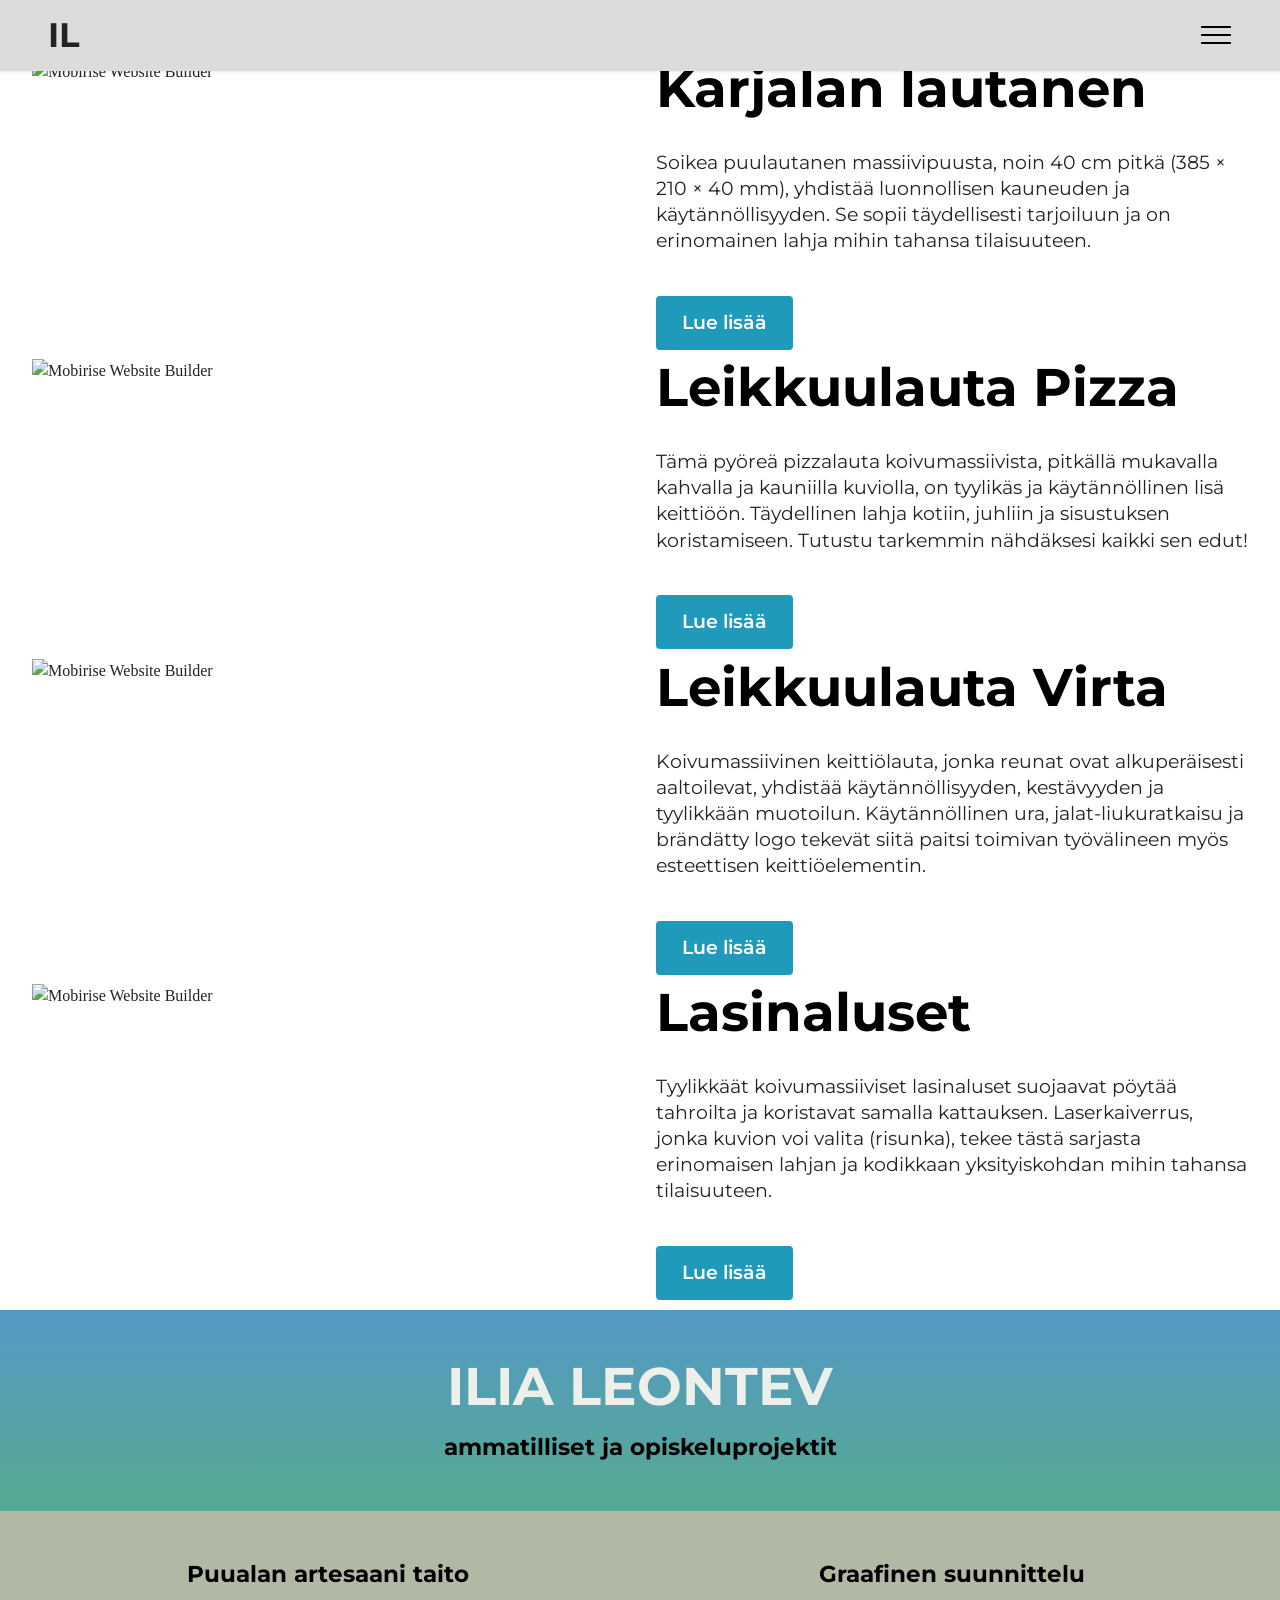
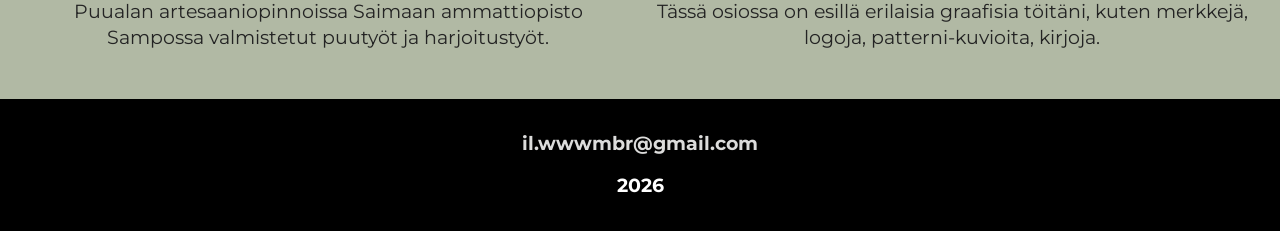
==== commit 68baab78: "2 2" ====
--- a/index.html
+++ b/index.html
@@ -10,16 +10,14 @@
   <meta name="description" content="">
   
   
-  <title>ILIA LEONTEV, ammatilliset ja opiskeluprojektit</title>
+  <title>Ammatilliset ja opiskeluprojektit, Ilia Leontev</title>
   <link rel="stylesheet" href="assets/web/assets/mobirise-icons2/mobirise2.css">
   <link rel="stylesheet" href="assets/bootstrap/css/bootstrap.min.css">
-  <link rel="stylesheet" href="assets/parallax/jarallax.css">
   <link rel="stylesheet" href="assets/dropdown/css/style.css">
-  <link rel="stylesheet" href="assets/socicon/css/styles.css">
   <link rel="stylesheet" href="assets/theme/css/style.css">
   <link rel="preload" href="https://fonts.googleapis.com/css?family=Montserrat:100,200,300,400,500,600,700,800,900,100i,200i,300i,400i,500i,600i,700i,800i,900i&display=swap" as="style" onload="this.onload=null;this.rel='stylesheet'">
   <noscript><link rel="stylesheet" href="https://fonts.googleapis.com/css?family=Montserrat:100,200,300,400,500,600,700,800,900,100i,200i,300i,400i,500i,600i,700i,800i,900i&display=swap"></noscript>
-  <link rel="preload" as="style" href="assets/mobirise/css/mbr-additional.css?v=KYRNVK"><link rel="stylesheet" href="assets/mobirise/css/mbr-additional.css?v=KYRNVK" type="text/css">
+  <link rel="preload" as="style" href="assets/mobirise/css/mbr-additional.css?v=YbAL62"><link rel="stylesheet" href="assets/mobirise/css/mbr-additional.css?v=YbAL62" type="text/css">
 
   
   
@@ -30,7 +28,7 @@
   <section data-bs-version="5.1" class="menu menu1 cid-uZZmpllbdt" once="menu" id="menu1-4">
     
 
-    <nav class="navbar navbar-dropdown navbar-fixed-top navbar-expand-lg">
+    <nav class="navbar navbar-dropdown navbar-fixed-top collapsed">
         <div class="container-fluid">
             <div class="navbar-brand">
                 
@@ -45,13 +43,108 @@
                 </div>
             </button>
             <div class="collapse navbar-collapse" id="navbarSupportedContent">
-                <ul class="navbar-nav nav-dropdown nav-right" data-app-modern-menu="true"><li class="nav-item"><a class="nav-link link text-black text-primary display-4" href="page1.html">puuala</a></li>
-                    <li class="nav-item"><a class="nav-link link text-black text-primary display-4" href="page2.html">graafinen</a></li></ul>
+                <ul class="navbar-nav nav-dropdown nav-right" data-app-modern-menu="true"><li class="nav-item"><a class="nav-link link text-black text-primary display-4" href="page3.html">Karjalan lautanen</a></li><li class="nav-item"><a class="nav-link link text-black text-primary display-4" href="page5.html">Leikkuulauta Pizza</a></li><li class="nav-item"><a class="nav-link link text-black text-primary display-4" href="page4.html">Leikkuulauta Virta</a></li><li class="nav-item"><a class="nav-link link text-black text-primary display-4" href="page6.html">Lasinaluset</a></li><li class="nav-item"><a class="nav-link link text-black text-primary display-4" href="page1.html">puuala</a></li><li class="nav-item"><a class="nav-link link text-black text-primary display-4" href="page2.html">graafinen</a></li></ul>
                 
                 
             </div>
         </div>
     </nav>
+</section>
+
+<section data-bs-version="5.1" class="header1 cid-vfagT1AdCR" id="header01-25">
+	
+
+	
+	
+
+	<div class="container-fluid">
+		<div class="row justify-content-center">
+			<div class="col-12 col-md-12 col-lg-6 image-wrapper">
+				<img class="w-100" src="assets/images/k2-9.jpg" alt="Mobirise Website Builder">
+			</div>
+			<div class="col-12 col-lg col-md-12">
+				<div class="text-wrapper align-left">
+					<h1 class="mbr-section-title mbr-fonts-style mb-4 display-1"><a href="page3.html" class="text-primary"><strong>Karjalan lautanen</strong></a></h1>
+					<p class="mbr-text mbr-fonts-style mb-4 display-7">
+						Soikea puulautanen massiivipuusta, noin 40 cm pitkä (385 × 210 × 40 mm), yhdistää luonnollisen kauneuden ja käytännöllisyyden. Se sopii täydellisesti tarjoiluun ja on erinomainen lahja mihin tahansa tilaisuuteen.<br>
+					</p>
+					<div class="mbr-section-btn mt-3"><a class="btn btn-danger display-7" href="page3.html">Lue lisää</a></div>
+				</div>
+			</div>
+		</div>
+	</div>
+</section>
+
+<section data-bs-version="5.1" class="header1 cid-vfai6a8ONi" id="header01-26">
+	
+
+	
+	
+
+	<div class="container-fluid">
+		<div class="row justify-content-center">
+			<div class="col-12 col-md-12 col-lg-6 image-wrapper">
+				<img class="w-100" src="assets/images/pl-11.jpg" alt="Mobirise Website Builder">
+			</div>
+			<div class="col-12 col-lg col-md-12">
+				<div class="text-wrapper align-left">
+					<h1 class="mbr-section-title mbr-fonts-style mb-4 display-1"><a href="page5.html" class="text-primary"><strong>Leikkuulauta Pizza</strong></a></h1>
+					<p class="mbr-text mbr-fonts-style mb-4 display-7">
+						Tämä pyöreä pizzalauta koivumassiivista, pitkällä mukavalla kahvalla ja kauniilla kuviolla, on tyylikäs ja käytännöllinen lisä keittiöön. Täydellinen lahja kotiin, juhliin ja sisustuksen koristamiseen. Tutustu tarkemmin nähdäksesi kaikki sen edut!<br>
+					</p>
+					<div class="mbr-section-btn mt-3"><a class="btn btn-danger display-7" href="page5.html">Lue lisää</a></div>
+				</div>
+			</div>
+		</div>
+	</div>
+</section>
+
+<section data-bs-version="5.1" class="header1 cid-vfamk7On8z" id="header01-27">
+	
+
+	
+	
+
+	<div class="container-fluid">
+		<div class="row justify-content-center">
+			<div class="col-12 col-md-12 col-lg-6 image-wrapper">
+				<img class="w-100" src="assets/images/vl-7.jpg" alt="Mobirise Website Builder">
+			</div>
+			<div class="col-12 col-lg col-md-12">
+				<div class="text-wrapper align-left">
+					<h1 class="mbr-section-title mbr-fonts-style mb-4 display-1"><a href="page4.html" class="text-primary"><strong>Leikkuulauta Virta</strong></a></h1>
+					<p class="mbr-text mbr-fonts-style mb-4 display-7">
+						Koivumassiivinen keittiölauta, jonka reunat ovat alkuperäisesti aaltoilevat, yhdistää käytännöllisyyden, kestävyyden ja tyylikkään muotoilun. Käytännöllinen ura, jalat-liukuratkaisu ja brändätty logo tekevät siitä paitsi toimivan työvälineen myös esteettisen keittiöelementin.<br>
+					</p>
+					<div class="mbr-section-btn mt-3"><a class="btn btn-danger display-7" href="page4.html">Lue lisää</a></div>
+				</div>
+			</div>
+		</div>
+	</div>
+</section>
+
+<section data-bs-version="5.1" class="header1 cid-vfamNMclRf" id="header01-28">
+	
+
+	
+	
+
+	<div class="container-fluid">
+		<div class="row justify-content-center">
+			<div class="col-12 col-md-12 col-lg-6 image-wrapper">
+				<img class="w-100" src="assets/images/lal-7.jpg" alt="Mobirise Website Builder">
+			</div>
+			<div class="col-12 col-lg col-md-12">
+				<div class="text-wrapper align-left">
+					<h1 class="mbr-section-title mbr-fonts-style mb-4 display-1"><a href="page6.html" class="text-primary"><strong>Lasinaluset</strong></a></h1>
+					<p class="mbr-text mbr-fonts-style mb-4 display-7">
+						Tyylikkäät koivumassiiviset lasinaluset suojaavat pöytää tahroilta ja koristavat samalla kattauksen. Laserkaiverrus, jonka kuvion voi valita (risunka), tekee tästä sarjasta erinomaisen lahjan ja kodikkaan yksityiskohdan mihin tahansa tilaisuuteen.<br>
+					</p>
+					<div class="mbr-section-btn mt-3"><a class="btn btn-danger display-7" href="page6.html">Lue lisää</a></div>
+				</div>
+			</div>
+		</div>
+	</div>
 </section>
 
 <section data-bs-version="5.1" class="header18 cid-v0n19jfdrS" id="header18-m">
@@ -67,7 +160,7 @@
                 <h1 class="mbr-section-title mbr-fonts-style mbr-white mb-3 display-1"><strong>ILIA&nbsp;</strong><strong>LEONTEV</strong><br></h1>
                 <h2 class="mbr-section-subtitle mbr-fonts-style mbr-white mb-3 display-5"><strong>ammatilliset ja opiskeluprojektit</strong></h2>
                 
-                <div class="mbr-section-btn mt-3"><a class="btn btn-danger display-4" href="mailto:il.wwwmbr@gmail.com">kirjoittaa sähköposti</a></div>
+                
             </div>
         </div>
     </div>
@@ -113,25 +206,6 @@
     </div>
 </section>
 
-<section data-bs-version="5.1" class="header18 cid-v0tOPTtYZ9 mbr-parallax-background" id="header18-z">
-
-    
-
-    
-    
-
-    <div class="align-center container-fluid">
-        <div class="row justify-content-center">
-            <div class="col-12 col-lg-4">
-                
-                
-                
-                
-            </div>
-        </div>
-    </div>
-</section>
-
 <section data-bs-version="5.1" class="footer3 cid-v0tJ2Ecw5F" once="footers" id="footer3-v">
 
     
@@ -153,11 +227,11 @@
             </div>
             
             <div class="row row-copirayt">
-                <p class="mbr-text mb-0 mbr-fonts-style mbr-white align-center display-7"><strong>IL</strong></p>
+                <p class="mbr-text mb-0 mbr-fonts-style mbr-white align-center display-7"><strong>2026</strong></p>
             </div>
         </div>
     </div>
-</section><script src="assets/bootstrap/js/bootstrap.bundle.min.js"></script>  <script src="assets/parallax/jarallax.js"></script>  <script src="assets/smoothscroll/smooth-scroll.js"></script>  <script src="assets/ytplayer/index.js"></script>  <script src="assets/dropdown/js/navbar-dropdown.js"></script>  <script src="assets/theme/js/script.js"></script>  
+</section><script src="assets/bootstrap/js/bootstrap.bundle.min.js"></script>  <script src="assets/smoothscroll/smooth-scroll.js"></script>  <script src="assets/ytplayer/index.js"></script>  <script src="assets/dropdown/js/navbar-dropdown.js"></script>  <script src="assets/theme/js/script.js"></script>  
   
   
 </body>
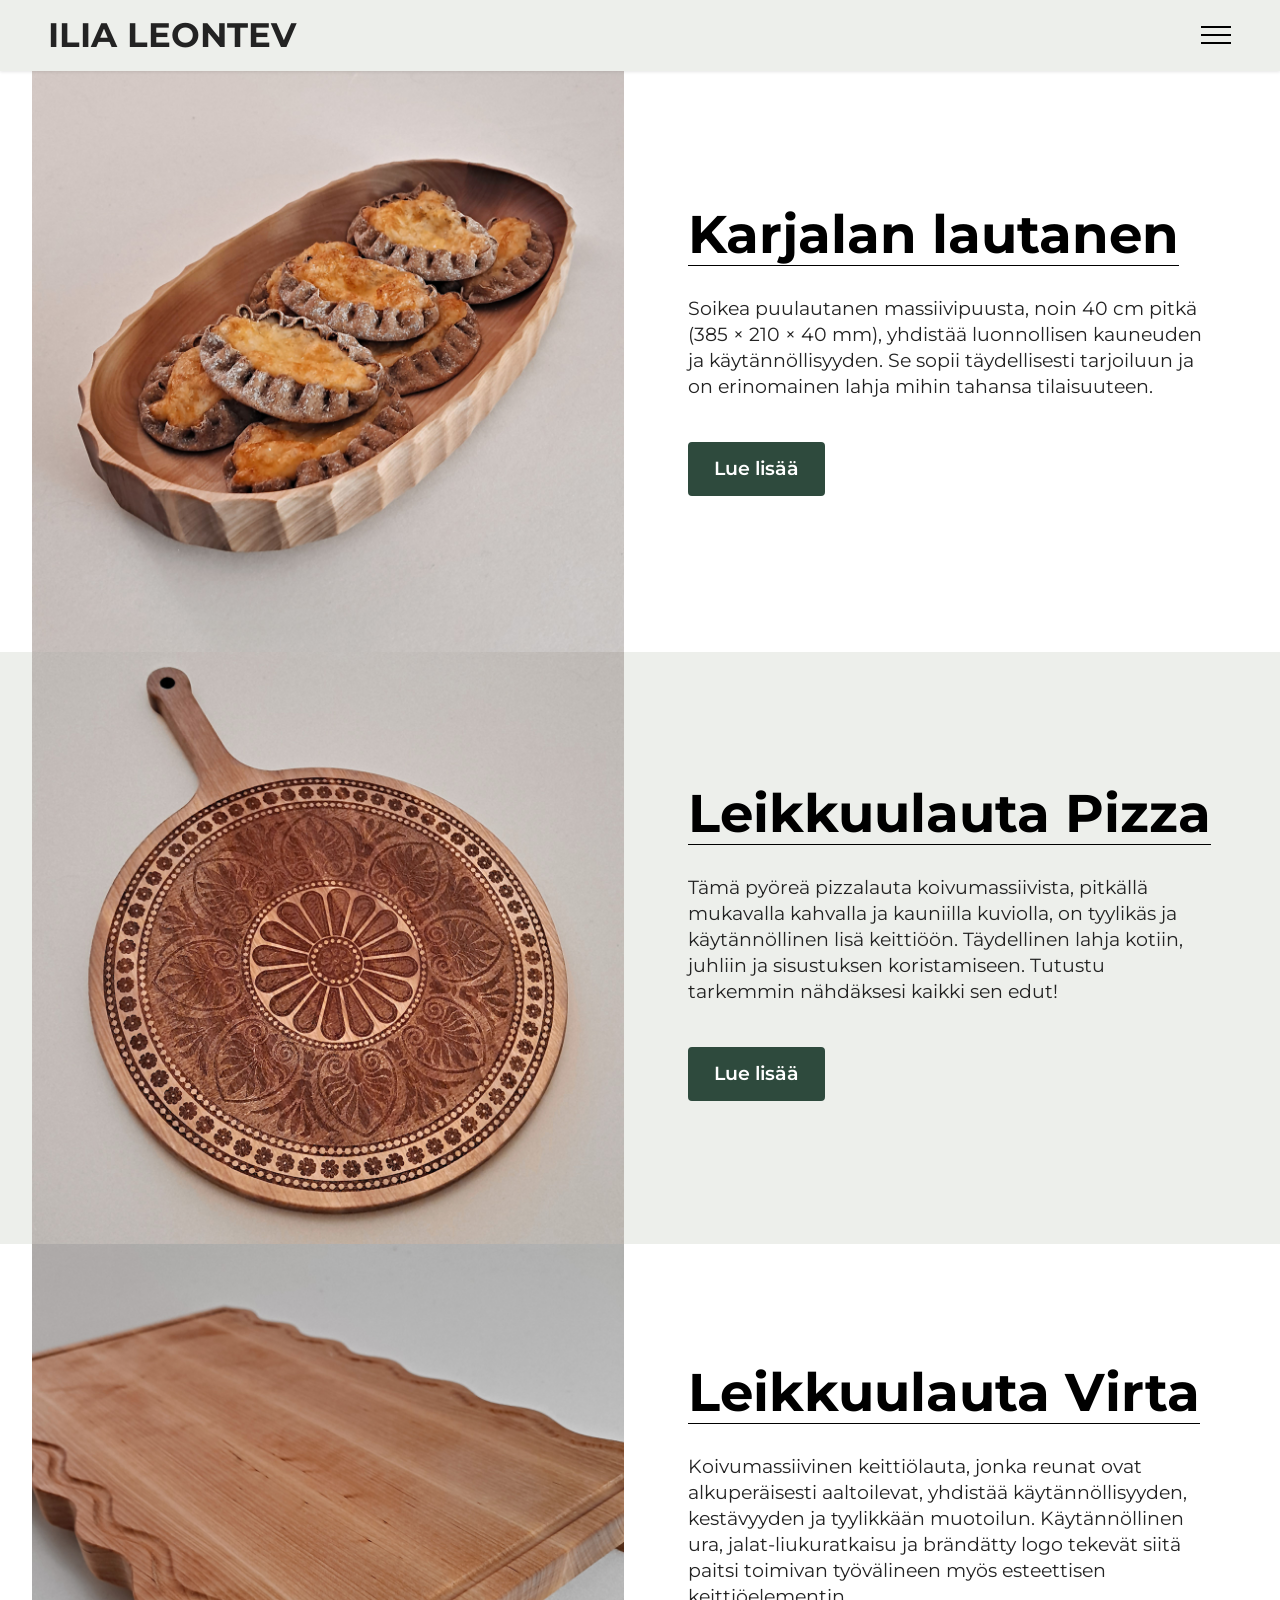
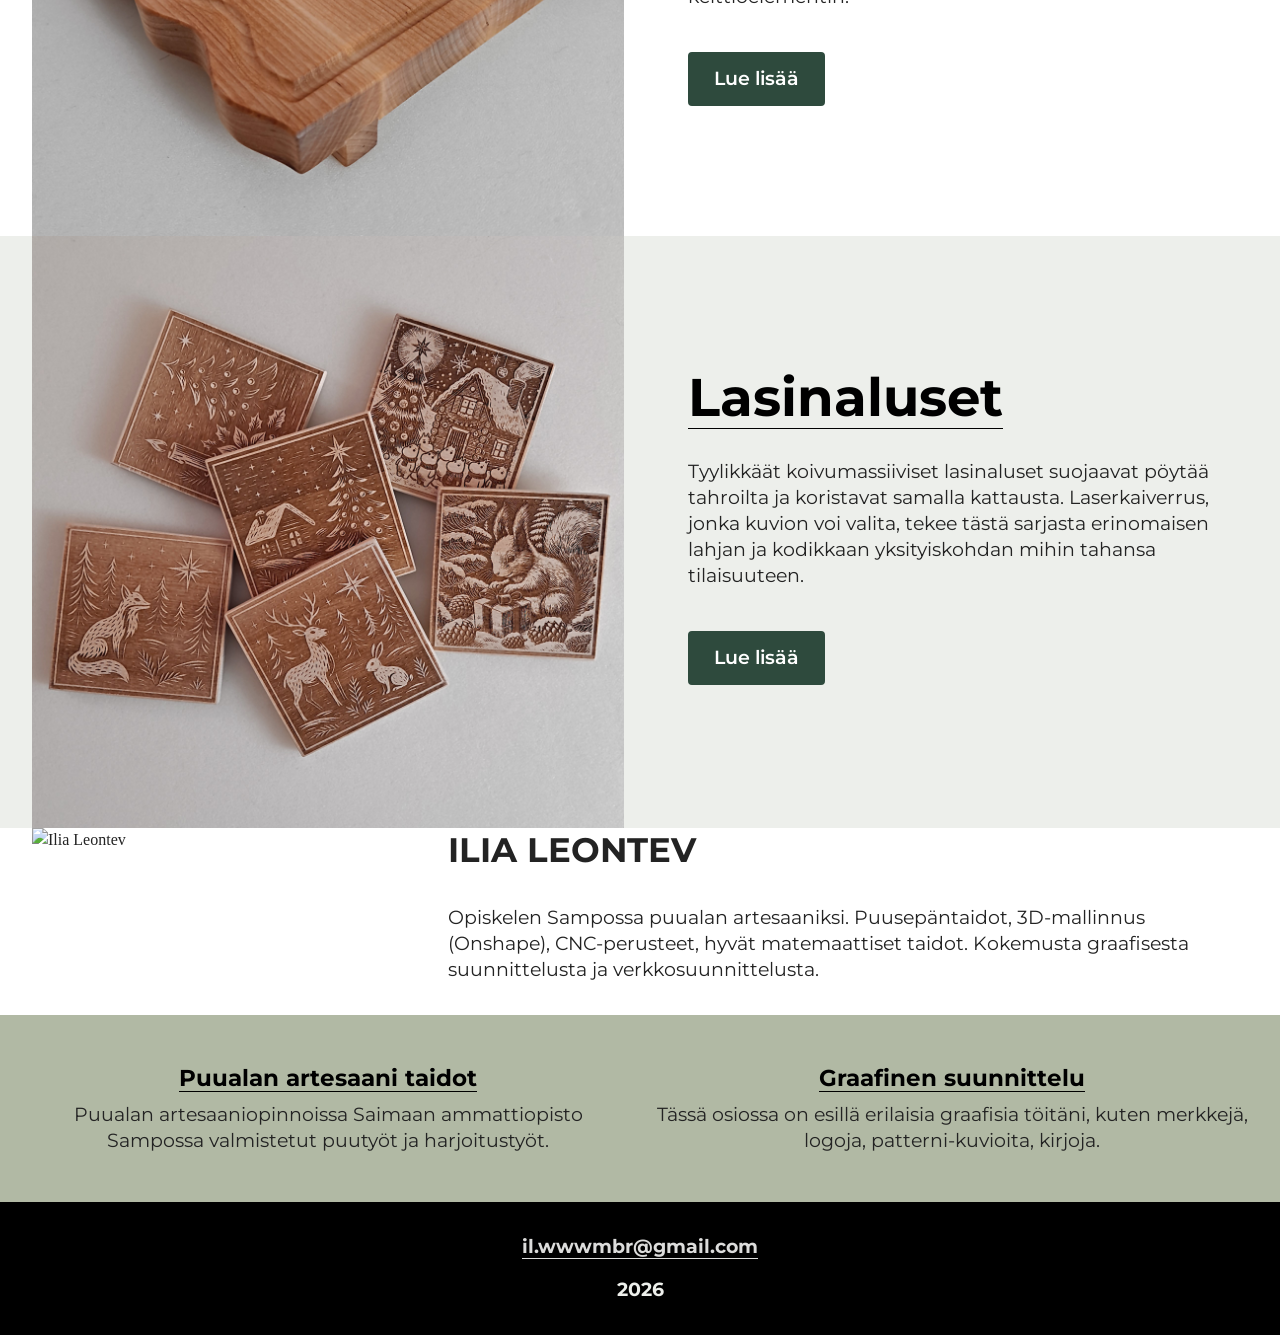
==== commit c12195d8: "3" ====
--- a/index.html
+++ b/index.html
@@ -7,17 +7,18 @@
   <meta name="generator" content="Mobirise v6.1.4, mobirise.com">
   <meta name="viewport" content="width=device-width, initial-scale=1, minimum-scale=1">
   <link rel="shortcut icon" href="assets/images/logoil64-64x64.png" type="image/x-icon">
-  <meta name="description" content="">
+  <meta name="description" content="Ammatilliset ja opiskeluprojektit -sivulla esitellään Ilia Leontevin puualan töitä ja osaamista. Sivulta löytyy massiivipuusta valmistettuja tuotteita, kuten tarjoilulautoja, leikkuulautoja ja lasinalusia, joissa yhdistyvät käytännöllisyys, kestävyys ja esteettinen muotoilu. Lisäksi sivu esittelee tekijän osaamisen puusepäntaidossa, 3D-mallinnuksessa (Onshape), CNC-perusteissa sekä graafisessa ja verkkosuunnittelussa.">
   
   
   <title>Ammatilliset ja opiskeluprojektit, Ilia Leontev</title>
   <link rel="stylesheet" href="assets/web/assets/mobirise-icons2/mobirise2.css">
   <link rel="stylesheet" href="assets/bootstrap/css/bootstrap.min.css">
   <link rel="stylesheet" href="assets/dropdown/css/style.css">
+  <link rel="stylesheet" href="assets/socicon/css/styles.css">
   <link rel="stylesheet" href="assets/theme/css/style.css">
   <link rel="preload" href="https://fonts.googleapis.com/css?family=Montserrat:100,200,300,400,500,600,700,800,900,100i,200i,300i,400i,500i,600i,700i,800i,900i&display=swap" as="style" onload="this.onload=null;this.rel='stylesheet'">
   <noscript><link rel="stylesheet" href="https://fonts.googleapis.com/css?family=Montserrat:100,200,300,400,500,600,700,800,900,100i,200i,300i,400i,500i,600i,700i,800i,900i&display=swap"></noscript>
-  <link rel="preload" as="style" href="assets/mobirise/css/mbr-additional.css?v=YbAL62"><link rel="stylesheet" href="assets/mobirise/css/mbr-additional.css?v=YbAL62" type="text/css">
+  <link rel="preload" as="style" href="assets/mobirise/css/mbr-additional.css?v=9HS7d1"><link rel="stylesheet" href="assets/mobirise/css/mbr-additional.css?v=9HS7d1" type="text/css">
 
   
   
@@ -32,7 +33,7 @@
         <div class="container-fluid">
             <div class="navbar-brand">
                 
-                <span class="navbar-caption-wrap"><a class="navbar-caption text-black text-primary display-2" href="index.html">IL</a></span>
+                <span class="navbar-caption-wrap"><a class="navbar-caption text-black text-primary display-2" href="index.html">ILIA LEONTEV</a></span>
             </div>
             <button class="navbar-toggler" type="button" data-toggle="collapse" data-bs-toggle="collapse" data-target="#navbarSupportedContent" data-bs-target="#navbarSupportedContent" aria-controls="navbarNavAltMarkup" aria-expanded="false" aria-label="Toggle navigation">
                 <div class="hamburger">
@@ -43,7 +44,7 @@
                 </div>
             </button>
             <div class="collapse navbar-collapse" id="navbarSupportedContent">
-                <ul class="navbar-nav nav-dropdown nav-right" data-app-modern-menu="true"><li class="nav-item"><a class="nav-link link text-black text-primary display-4" href="page3.html">Karjalan lautanen</a></li><li class="nav-item"><a class="nav-link link text-black text-primary display-4" href="page5.html">Leikkuulauta Pizza</a></li><li class="nav-item"><a class="nav-link link text-black text-primary display-4" href="page4.html">Leikkuulauta Virta</a></li><li class="nav-item"><a class="nav-link link text-black text-primary display-4" href="page6.html">Lasinaluset</a></li><li class="nav-item"><a class="nav-link link text-black text-primary display-4" href="page1.html">puuala</a></li><li class="nav-item"><a class="nav-link link text-black text-primary display-4" href="page2.html">graafinen</a></li></ul>
+                <ul class="navbar-nav nav-dropdown nav-right" data-app-modern-menu="true"><li class="nav-item"><a class="nav-link link text-black text-primary display-4" href="page3.html">Karjalan lautanen</a></li><li class="nav-item"><a class="nav-link link text-black text-primary display-4" href="page5.html">Leikkuulauta Pizza</a></li><li class="nav-item"><a class="nav-link link text-black text-primary display-4" href="page4.html">Leikkuulauta Virta</a></li><li class="nav-item"><a class="nav-link link text-black text-primary display-4" href="page6.html">Lasinaluset</a></li><li class="nav-item"><a class="nav-link link text-black text-primary display-4" href="page1.html">Puuala</a></li><li class="nav-item"><a class="nav-link link text-black text-primary display-4" href="page2.html">Graafinen</a></li></ul>
                 
                 
             </div>
@@ -60,7 +61,7 @@
 	<div class="container-fluid">
 		<div class="row justify-content-center">
 			<div class="col-12 col-md-12 col-lg-6 image-wrapper">
-				<img class="w-100" src="assets/images/k2-9.jpg" alt="Mobirise Website Builder">
+				<img class="w-100" src="assets/images/k2-9.jpg" alt="Karjalan lautanen">
 			</div>
 			<div class="col-12 col-lg col-md-12">
 				<div class="text-wrapper align-left">
@@ -84,7 +85,7 @@
 	<div class="container-fluid">
 		<div class="row justify-content-center">
 			<div class="col-12 col-md-12 col-lg-6 image-wrapper">
-				<img class="w-100" src="assets/images/pl-11.jpg" alt="Mobirise Website Builder">
+				<img class="w-100" src="assets/images/pl-11.jpg" alt="Leikkuulauta Pizza">
 			</div>
 			<div class="col-12 col-lg col-md-12">
 				<div class="text-wrapper align-left">
@@ -108,7 +109,7 @@
 	<div class="container-fluid">
 		<div class="row justify-content-center">
 			<div class="col-12 col-md-12 col-lg-6 image-wrapper">
-				<img class="w-100" src="assets/images/vl-7.jpg" alt="Mobirise Website Builder">
+				<img class="w-100" src="assets/images/vl-7.jpg" alt="Leikkuulauta Virta">
 			</div>
 			<div class="col-12 col-lg col-md-12">
 				<div class="text-wrapper align-left">
@@ -132,13 +133,13 @@
 	<div class="container-fluid">
 		<div class="row justify-content-center">
 			<div class="col-12 col-md-12 col-lg-6 image-wrapper">
-				<img class="w-100" src="assets/images/lal-7.jpg" alt="Mobirise Website Builder">
+				<img class="w-100" src="assets/images/lal-7.jpg" alt="Lasinaluset">
 			</div>
 			<div class="col-12 col-lg col-md-12">
 				<div class="text-wrapper align-left">
 					<h1 class="mbr-section-title mbr-fonts-style mb-4 display-1"><a href="page6.html" class="text-primary"><strong>Lasinaluset</strong></a></h1>
 					<p class="mbr-text mbr-fonts-style mb-4 display-7">
-						Tyylikkäät koivumassiiviset lasinaluset suojaavat pöytää tahroilta ja koristavat samalla kattauksen. Laserkaiverrus, jonka kuvion voi valita (risunka), tekee tästä sarjasta erinomaisen lahjan ja kodikkaan yksityiskohdan mihin tahansa tilaisuuteen.<br>
+						Tyylikkäät koivumassiiviset lasinaluset suojaavat pöytää tahroilta ja koristavat samalla kattausta. Laserkaiverrus, jonka kuvion voi valita, tekee tästä sarjasta erinomaisen lahjan ja kodikkaan yksityiskohdan mihin tahansa tilaisuuteen.<br>
 					</p>
 					<div class="mbr-section-btn mt-3"><a class="btn btn-danger display-7" href="page6.html">Lue lisää</a></div>
 				</div>
@@ -147,23 +148,28 @@
 	</div>
 </section>
 
-<section data-bs-version="5.1" class="header18 cid-v0n19jfdrS" id="header18-m">
-
-    
-
-    
-    
-
-    <div class="align-center container-fluid">
-        <div class="row justify-content-center">
-            <div class="col-12 col-lg-12">
-                <h1 class="mbr-section-title mbr-fonts-style mbr-white mb-3 display-1"><strong>ILIA&nbsp;</strong><strong>LEONTEV</strong><br></h1>
-                <h2 class="mbr-section-subtitle mbr-fonts-style mbr-white mb-3 display-5"><strong>ammatilliset ja opiskeluprojektit</strong></h2>
-                
-                
-            </div>
-        </div>
-    </div>
+<section data-bs-version="5.1" class="header1 cid-vfRiSrFo2m" id="header01-2a">
+	
+
+	
+	
+
+	<div class="container-fluid">
+		<div class="row justify-content-center">
+			<div class="col-12 col-md-12 col-lg-4 image-wrapper">
+				<img class="w-100" src="assets/images/il-foto-1.jpg" alt="Ilia Leontev">
+			</div>
+			<div class="col-12 col-lg col-md-12">
+				<div class="text-wrapper align-left">
+					<h1 class="mbr-section-title mbr-fonts-style mb-4 display-2"><strong>ILIA LEONTEV</strong></h1>
+					<p class="mbr-text mbr-fonts-style mb-4 display-7">
+						Opiskelen Sampossa puualan artesaaniksi. Puusepäntaidot, 3D-mallinnus (Onshape), CNC-perusteet, hyvät matemaattiset taidot. Kokemusta graafisesta suunnittelusta ja verkkosuunnittelusta. <br>
+					</p>
+					
+				</div>
+			</div>
+		</div>
+	</div>
 </section>
 
 <section data-bs-version="5.1" class="features18 cid-v05zrIrAXE" id="features18-g">
@@ -181,7 +187,7 @@
                 <div class="item-wrapper mb-4">
                     <div class="card-box align-left">
                         <h4 class="card-title mbr-fonts-style align-left display-5">
-                            <a href="page1.html" class="text-primary"><strong>Puualan artesaani taito</strong></a></h4>
+                            <a href="page1.html" class="text-primary"><strong>Puualan artesaani taidot</strong></a></h4>
                         <p class="mbr-text mbr-fonts-style mb-3 display-7">
                             Puualan artesaaniopinnoissa Saimaan ammattiopisto Sampossa valmistetut puutyöt ja harjoitustyöt.</p>
                         <div class="link-wrap">
--- a/assets/socicon/css/styles.css
+++ b/assets/socicon/css/styles.css
@@ -0,0 +1,940 @@
+@charset "UTF-8";
+
+@font-face {
+  font-family: 'Socicon';
+  src:  url('../fonts/socicon.eot');
+  src:  url('../fonts/socicon.eot?#iefix') format('embedded-opentype'),
+    url('../fonts/socicon.woff2') format('woff2'),
+    url('../fonts/socicon.ttf') format('truetype'),
+    url('../fonts/socicon.woff') format('woff'),
+    url('../fonts/socicon.svg#socicon') format('svg');
+  font-weight: normal;
+  font-style: normal;
+  font-display: swap;
+}
+
+[data-icon]:before {
+  font-family: "socicon" !important;
+  content: attr(data-icon);
+  font-style: normal !important;
+  font-weight: normal !important;
+  font-variant: normal !important;
+  text-transform: none !important;
+  speak: none;
+  line-height: 1;
+  -webkit-font-smoothing: antialiased;
+  -moz-osx-font-smoothing: grayscale;
+}
+
+[class^="socicon-"], [class*=" socicon-"] {
+  /* use !important to prevent issues with browser extensions that change fonts */
+  font-family: 'Socicon' !important;
+  speak: none;
+  font-style: normal;
+  font-weight: normal;
+  font-variant: normal;
+  text-transform: none;
+  line-height: 1;
+
+  /* Better Font Rendering =========== */
+  -webkit-font-smoothing: antialiased;
+  -moz-osx-font-smoothing: grayscale;
+}
+
+.socicon-500px:before {
+  content: "\e000";
+}
+.socicon-8tracks:before {
+  content: "\e001";
+}
+.socicon-airbnb:before {
+  content: "\e002";
+}
+.socicon-alliance:before {
+  content: "\e003";
+}
+.socicon-amazon:before {
+  content: "\e004";
+}
+.socicon-amplement:before {
+  content: "\e005";
+}
+.socicon-android:before {
+  content: "\e006";
+}
+.socicon-angellist:before {
+  content: "\e007";
+}
+.socicon-apple:before {
+  content: "\e008";
+}
+.socicon-appnet:before {
+  content: "\e009";
+}
+.socicon-baidu:before {
+  content: "\e00a";
+}
+.socicon-bandcamp:before {
+  content: "\e00b";
+}
+.socicon-battlenet:before {
+  content: "\e00c";
+}
+.socicon-mixer:before {
+  content: "\e00d";
+}
+.socicon-bebee:before {
+  content: "\e00e";
+}
+.socicon-bebo:before {
+  content: "\e00f";
+}
+.socicon-behance:before {
+  content: "\e010";
+}
+.socicon-blizzard:before {
+  content: "\e011";
+}
+.socicon-blogger:before {
+  content: "\e012";
+}
+.socicon-buffer:before {
+  content: "\e013";
+}
+.socicon-chrome:before {
+  content: "\e014";
+}
+.socicon-coderwall:before {
+  content: "\e015";
+}
+.socicon-curse:before {
+  content: "\e016";
+}
+.socicon-dailymotion:before {
+  content: "\e017";
+}
+.socicon-deezer:before {
+  content: "\e018";
+}
+.socicon-delicious:before {
+  content: "\e019";
+}
+.socicon-deviantart:before {
+  content: "\e01a";
+}
+.socicon-diablo:before {
+  content: "\e01b";
+}
+.socicon-digg:before {
+  content: "\e01c";
+}
+.socicon-discord:before {
+  content: "\e01d";
+}
+.socicon-disqus:before {
+  content: "\e01e";
+}
+.socicon-douban:before {
+  content: "\e01f";
+}
+.socicon-draugiem:before {
+  content: "\e020";
+}
+.socicon-dribbble:before {
+  content: "\e021";
+}
+.socicon-drupal:before {
+  content: "\e022";
+}
+.socicon-ebay:before {
+  content: "\e023";
+}
+.socicon-ello:before {
+  content: "\e024";
+}
+.socicon-endomodo:before {
+  content: "\e025";
+}
+.socicon-envato:before {
+  content: "\e026";
+}
+.socicon-etsy:before {
+  content: "\e027";
+}
+.socicon-facebook:before {
+  content: "\e028";
+}
+.socicon-feedburner:before {
+  content: "\e029";
+}
+.socicon-filmweb:before {
+  content: "\e02a";
+}
+.socicon-firefox:before {
+  content: "\e02b";
+}
+.socicon-flattr:before {
+  content: "\e02c";
+}
+.socicon-flickr:before {
+  content: "\e02d";
+}
+.socicon-formulr:before {
+  content: "\e02e";
+}
+.socicon-forrst:before {
+  content: "\e02f";
+}
+.socicon-foursquare:before {
+  content: "\e030";
+}
+.socicon-friendfeed:before {
+  content: "\e031";
+}
+.socicon-github:before {
+  content: "\e032";
+}
+.socicon-goodreads:before {
+  content: "\e033";
+}
+.socicon-google:before {
+  content: "\e034";
+}
+.socicon-googlescholar:before {
+  content: "\e035";
+}
+.socicon-googlegroups:before {
+  content: "\e036";
+}
+.socicon-googlephotos:before {
+  content: "\e037";
+}
+.socicon-googleplus:before {
+  content: "\e038";
+}
+.socicon-grooveshark:before {
+  content: "\e039";
+}
+.socicon-hackerrank:before {
+  content: "\e03a";
+}
+.socicon-hearthstone:before {
+  content: "\e03b";
+}
+.socicon-hellocoton:before {
+  content: "\e03c";
+}
+.socicon-heroes:before {
+  content: "\e03d";
+}
+.socicon-smashcast:before {
+  content: "\e03e";
+}
+.socicon-horde:before {
+  content: "\e03f";
+}
+.socicon-houzz:before {
+  content: "\e040";
+}
+.socicon-icq:before {
+  content: "\e041";
+}
+.socicon-identica:before {
+  content: "\e042";
+}
+.socicon-imdb:before {
+  content: "\e043";
+}
+.socicon-instagram:before {
+  content: "\e044";
+}
+.socicon-issuu:before {
+  content: "\e045";
+}
+.socicon-istock:before {
+  content: "\e046";
+}
+.socicon-itunes:before {
+  content: "\e047";
+}
+.socicon-keybase:before {
+  content: "\e048";
+}
+.socicon-lanyrd:before {
+  content: "\e049";
+}
+.socicon-lastfm:before {
+  content: "\e04a";
+}
+.socicon-line:before {
+  content: "\e04b";
+}
+.socicon-linkedin:before {
+  content: "\e04c";
+}
+.socicon-livejournal:before {
+  content: "\e04d";
+}
+.socicon-lyft:before {
+  content: "\e04e";
+}
+.socicon-macos:before {
+  content: "\e04f";
+}
+.socicon-mail:before {
+  content: "\e050";
+}
+.socicon-medium:before {
+  content: "\e051";
+}
+.socicon-meetup:before {
+  content: "\e052";
+}
+.socicon-mixcloud:before {
+  content: "\e053";
+}
+.socicon-modelmayhem:before {
+  content: "\e054";
+}
+.socicon-mumble:before {
+  content: "\e055";
+}
+.socicon-myspace:before {
+  content: "\e056";
+}
+.socicon-newsvine:before {
+  content: "\e057";
+}
+.socicon-nintendo:before {
+  content: "\e058";
+}
+.socicon-npm:before {
+  content: "\e059";
+}
+.socicon-odnoklassniki:before {
+  content: "\e05a";
+}
+.socicon-openid:before {
+  content: "\e05b";
+}
+.socicon-opera:before {
+  content: "\e05c";
+}
+.socicon-outlook:before {
+  content: "\e05d";
+}
+.socicon-overwatch:before {
+  content: "\e05e";
+}
+.socicon-patreon:before {
+  content: "\e05f";
+}
+.socicon-paypal:before {
+  content: "\e060";
+}
+.socicon-periscope:before {
+  content: "\e061";
+}
+.socicon-persona:before {
+  content: "\e062";
+}
+.socicon-pinterest:before {
+  content: "\e063";
+}
+.socicon-play:before {
+  content: "\e064";
+}
+.socicon-player:before {
+  content: "\e065";
+}
+.socicon-playstation:before {
+  content: "\e066";
+}
+.socicon-pocket:before {
+  content: "\e067";
+}
+.socicon-qq:before {
+  content: "\e068";
+}
+.socicon-quora:before {
+  content: "\e069";
+}
+.socicon-raidcall:before {
+  content: "\e06a";
+}
+.socicon-ravelry:before {
+  content: "\e06b";
+}
+.socicon-reddit:before {
+  content: "\e06c";
+}
+.socicon-renren:before {
+  content: "\e06d";
+}
+.socicon-researchgate:before {
+  content: "\e06e";
+}
+.socicon-residentadvisor:before {
+  content: "\e06f";
+}
+.socicon-reverbnation:before {
+  content: "\e070";
+}
+.socicon-rss:before {
+  content: "\e071";
+}
+.socicon-sharethis:before {
+  content: "\e072";
+}
+.socicon-skype:before {
+  content: "\e073";
+}
+.socicon-slideshare:before {
+  content: "\e074";
+}
+.socicon-smugmug:before {
+  content: "\e075";
+}
+.socicon-snapchat:before {
+  content: "\e076";
+}
+.socicon-songkick:before {
+  content: "\e077";
+}
+.socicon-soundcloud:before {
+  content: "\e078";
+}
+.socicon-spotify:before {
+  content: "\e079";
+}
+.socicon-stackexchange:before {
+  content: "\e07a";
+}
+.socicon-stackoverflow:before {
+  content: "\e07b";
+}
+.socicon-starcraft:before {
+  content: "\e07c";
+}
+.socicon-stayfriends:before {
+  content: "\e07d";
+}
+.socicon-steam:before {
+  content: "\e07e";
+}
+.socicon-storehouse:before {
+  content: "\e07f";
+}
+.socicon-strava:before {
+  content: "\e080";
+}
+.socicon-streamjar:before {
+  content: "\e081";
+}
+.socicon-stumbleupon:before {
+  content: "\e082";
+}
+.socicon-swarm:before {
+  content: "\e083";
+}
+.socicon-teamspeak:before {
+  content: "\e084";
+}
+.socicon-teamviewer:before {
+  content: "\e085";
+}
+.socicon-technorati:before {
+  content: "\e086";
+}
+.socicon-telegram:before {
+  content: "\e087";
+}
+.socicon-tripadvisor:before {
+  content: "\e088";
+}
+.socicon-tripit:before {
+  content: "\e089";
+}
+.socicon-triplej:before {
+  content: "\e08a";
+}
+.socicon-tumblr:before {
+  content: "\e08b";
+}
+.socicon-twitch:before {
+  content: "\e08c";
+}
+.socicon-twitter:before {
+  content: "\e08d";
+}
+.socicon-uber:before {
+  content: "\e08e";
+}
+.socicon-ventrilo:before {
+  content: "\e08f";
+}
+.socicon-viadeo:before {
+  content: "\e090";
+}
+.socicon-viber:before {
+  content: "\e091";
+}
+.socicon-viewbug:before {
+  content: "\e092";
+}
+.socicon-vimeo:before {
+  content: "\e093";
+}
+.socicon-vine:before {
+  content: "\e094";
+}
+.socicon-vkontakte:before {
+  content: "\e095";
+}
+.socicon-warcraft:before {
+  content: "\e096";
+}
+.socicon-wechat:before {
+  content: "\e097";
+}
+.socicon-weibo:before {
+  content: "\e098";
+}
+.socicon-whatsapp:before {
+  content: "\e099";
+}
+.socicon-wikipedia:before {
+  content: "\e09a";
+}
+.socicon-windows:before {
+  content: "\e09b";
+}
+.socicon-wordpress:before {
+  content: "\e09c";
+}
+.socicon-wykop:before {
+  content: "\e09d";
+}
+.socicon-xbox:before {
+  content: "\e09e";
+}
+.socicon-xing:before {
+  content: "\e09f";
+}
+.socicon-yahoo:before {
+  content: "\e0a0";
+}
+.socicon-yammer:before {
+  content: "\e0a1";
+}
+.socicon-yandex:before {
+  content: "\e0a2";
+}
+.socicon-yelp:before {
+  content: "\e0a3";
+}
+.socicon-younow:before {
+  content: "\e0a4";
+}
+.socicon-youtube:before {
+  content: "\e0a5";
+}
+.socicon-zapier:before {
+  content: "\e0a6";
+}
+.socicon-zerply:before {
+  content: "\e0a7";
+}
+.socicon-zomato:before {
+  content: "\e0a8";
+}
+.socicon-zynga:before {
+  content: "\e0a9";
+}
+.socicon-bluesky:before {
+  content: "\e0aa";
+}
+.socicon-threads:before {
+  content: "\e0ab";
+}
+.socicon-spreadshirt:before {
+  content: "\e901";
+}
+.socicon-gamejolt:before {
+  content: "\e902";
+}
+.socicon-trello:before {
+  content: "\e903";
+}
+.socicon-tunein:before {
+  content: "\e904";
+}
+.socicon-bloglovin:before {
+  content: "\e905";
+}
+.socicon-gamewisp:before {
+  content: "\e906";
+}
+.socicon-messenger:before {
+  content: "\e907";
+}
+.socicon-pandora:before {
+  content: "\e908";
+}
+.socicon-augment:before {
+  content: "\e909";
+}
+.socicon-bitbucket:before {
+  content: "\e90a";
+}
+.socicon-fyuse:before {
+  content: "\e90b";
+}
+.socicon-yt-gaming:before {
+  content: "\e90c";
+}
+.socicon-sketchfab:before {
+  content: "\e90d";
+}
+.socicon-mobcrush:before {
+  content: "\e90e";
+}
+.socicon-microsoft:before {
+  content: "\e90f";
+}
+.socicon-realtor:before {
+  content: "\e910";
+}
+.socicon-tidal:before {
+  content: "\e911";
+}
+.socicon-qobuz:before {
+  content: "\e912";
+}
+.socicon-natgeo:before {
+  content: "\e913";
+}
+.socicon-mastodon:before {
+  content: "\e914";
+}
+.socicon-unsplash:before {
+  content: "\e915";
+}
+.socicon-homeadvisor:before {
+  content: "\e916";
+}
+.socicon-angieslist:before {
+  content: "\e917";
+}
+.socicon-codepen:before {
+  content: "\e918";
+}
+.socicon-slack:before {
+  content: "\e919";
+}
+.socicon-openaigym:before {
+  content: "\e91a";
+}
+.socicon-logmein:before {
+  content: "\e91b";
+}
+.socicon-fiverr:before {
+  content: "\e91c";
+}
+.socicon-gotomeeting:before {
+  content: "\e91d";
+}
+.socicon-aliexpress:before {
+  content: "\e91e";
+}
+.socicon-guru:before {
+  content: "\e91f";
+}
+.socicon-appstore:before {
+  content: "\e920";
+}
+.socicon-homes:before {
+  content: "\e921";
+}
+.socicon-zoom:before {
+  content: "\e922";
+}
+.socicon-alibaba:before {
+  content: "\e923";
+}
+.socicon-craigslist:before {
+  content: "\e924";
+}
+.socicon-wix:before {
+  content: "\e925";
+}
+.socicon-redfin:before {
+  content: "\e926";
+}
+.socicon-googlecalendar:before {
+  content: "\e927";
+}
+.socicon-shopify:before {
+  content: "\e928";
+}
+.socicon-freelancer:before {
+  content: "\e929";
+}
+.socicon-seedrs:before {
+  content: "\e92a";
+}
+.socicon-bing:before {
+  content: "\e92b";
+}
+.socicon-doodle:before {
+  content: "\e92c";
+}
+.socicon-bonanza:before {
+  content: "\e92d";
+}
+.socicon-squarespace:before {
+  content: "\e92e";
+}
+.socicon-toptal:before {
+  content: "\e92f";
+}
+.socicon-gust:before {
+  content: "\e930";
+}
+.socicon-ask:before {
+  content: "\e931";
+}
+.socicon-trulia:before {
+  content: "\e932";
+}
+.socicon-loomly:before {
+  content: "\e933";
+}
+.socicon-ghost:before {
+  content: "\e934";
+}
+.socicon-upwork:before {
+  content: "\e935";
+}
+.socicon-fundable:before {
+  content: "\e936";
+}
+.socicon-booking:before {
+  content: "\e937";
+}
+.socicon-googlemaps:before {
+  content: "\e938";
+}
+.socicon-zillow:before {
+  content: "\e939";
+}
+.socicon-niconico:before {
+  content: "\e93a";
+}
+.socicon-toneden:before {
+  content: "\e93b";
+}
+.socicon-crunchbase:before {
+  content: "\e93c";
+}
+.socicon-homefy:before {
+  content: "\e93d";
+}
+.socicon-calendly:before {
+  content: "\e93e";
+}
+.socicon-livemaster:before {
+  content: "\e93f";
+}
+.socicon-udemy:before {
+  content: "\e940";
+}
+.socicon-codered:before {
+  content: "\e941";
+}
+.socicon-origin:before {
+  content: "\e942";
+}
+.socicon-nextdoor:before {
+  content: "\e943";
+}
+.socicon-portfolio:before {
+  content: "\e944";
+}
+.socicon-instructables:before {
+  content: "\e945";
+}
+.socicon-gitlab:before {
+  content: "\e946";
+}
+.socicon-hackernews:before {
+  content: "\e947";
+}
+.socicon-smashwords:before {
+  content: "\e948";
+}
+.socicon-kobo:before {
+  content: "\e949";
+}
+.socicon-bookbub:before {
+  content: "\e94a";
+}
+.socicon-mailru:before {
+  content: "\e94b";
+}
+.socicon-moddb:before {
+  content: "\e94c";
+}
+.socicon-indiedb:before {
+  content: "\e94d";
+}
+.socicon-traxsource:before {
+  content: "\e94e";
+}
+.socicon-gamefor:before {
+  content: "\e94f";
+}
+.socicon-pixiv:before {
+  content: "\e950";
+}
+.socicon-myanimelist:before {
+  content: "\e951";
+}
+.socicon-blackberry:before {
+  content: "\e952";
+}
+.socicon-wickr:before {
+  content: "\e953";
+}
+.socicon-spip:before {
+  content: "\e954";
+}
+.socicon-napster:before {
+  content: "\e955";
+}
+.socicon-beatport:before {
+  content: "\e956";
+}
+.socicon-hackerone:before {
+  content: "\e957";
+}
+.socicon-internet:before {
+  content: "\e958";
+}
+.socicon-ubuntu:before {
+  content: "\e959";
+}
+.socicon-artstation:before {
+  content: "\e95a";
+}
+.socicon-invision:before {
+  content: "\e95b";
+}
+.socicon-torial:before {
+  content: "\e95c";
+}
+.socicon-collectorz:before {
+  content: "\e95d";
+}
+.socicon-seenthis:before {
+  content: "\e95e";
+}
+.socicon-googleplaymusic:before {
+  content: "\e95f";
+}
+.socicon-debian:before {
+  content: "\e960";
+}
+.socicon-filmfreeway:before {
+  content: "\e961";
+}
+.socicon-gnome:before {
+  content: "\e962";
+}
+.socicon-itchio:before {
+  content: "\e963";
+}
+.socicon-jamendo:before {
+  content: "\e964";
+}
+.socicon-mix:before {
+  content: "\e965";
+}
+.socicon-sharepoint:before {
+  content: "\e966";
+}
+.socicon-tinder:before {
+  content: "\e967";
+}
+.socicon-windguru:before {
+  content: "\e968";
+}
+.socicon-cdbaby:before {
+  content: "\e969";
+}
+.socicon-elementaryos:before {
+  content: "\e96a";
+}
+.socicon-stage32:before {
+  content: "\e96b";
+}
+.socicon-tiktok:before {
+  content: "\e96c";
+}
+.socicon-gitter:before {
+  content: "\e96d";
+}
+.socicon-letterboxd:before {
+  content: "\e96e";
+}
+.socicon-threema:before {
+  content: "\e96f";
+}
+.socicon-splice:before {
+  content: "\e970";
+}
+.socicon-metapop:before {
+  content: "\e971";
+}
+.socicon-naver:before {
+  content: "\e972";
+}
+.socicon-remote:before {
+  content: "\e973";
+}
+.socicon-flipboard:before {
+  content: "\e974";
+}
+.socicon-googlehangouts:before {
+  content: "\e975";
+}
+.socicon-dlive:before {
+  content: "\e976";
+}
+.socicon-vsco:before {
+  content: "\e977";
+}
+.socicon-stitcher:before {
+  content: "\e978";
+}
+.socicon-avvo:before {
+  content: "\e979";
+}
+.socicon-redbubble:before {
+  content: "\e97a";
+}
+.socicon-society6:before {
+  content: "\e97b";
+}
+.socicon-zazzle:before {
+  content: "\e97c";
+}
+.socicon-eitaa:before {
+  content: "\e97d";
+}
+.socicon-soroush:before {
+  content: "\e97e";
+}
+.socicon-bale:before {
+  content: "\e97f";
+}
--- a/assets/mobirise/css/mbr-additional.css
+++ b/assets/mobirise/css/mbr-additional.css
@@ -154,7 +154,7 @@
   background-color: #a0e2e1 !important;
 }
 .bg-danger {
-  background-color: #209aba !important;
+  background-color: #2e4a3d !important;
 }
 .btn-primary,
 .btn-primary:active {
@@ -268,8 +268,8 @@
 }
 .btn-danger,
 .btn-danger:active {
-  background-color: #209aba !important;
-  border-color: #209aba !important;
+  background-color: #2e4a3d !important;
+  border-color: #2e4a3d !important;
   color: #ffffff !important;
   box-shadow: none;
 }
@@ -278,15 +278,15 @@
 .btn-danger.focus,
 .btn-danger.active {
   color: inherit;
-  background-color: #31b8dc !important;
-  border-color: #31b8dc !important;
+  background-color: #426957 !important;
+  border-color: #426957 !important;
   box-shadow: none;
 }
 .btn-danger.disabled,
 .btn-danger:disabled {
   color: #ffffff !important;
-  background-color: #31b8dc !important;
-  border-color: #31b8dc !important;
+  background-color: #426957 !important;
+  border-color: #426957 !important;
 }
 .btn-white,
 .btn-white:active {
@@ -440,23 +440,23 @@
 .btn-danger-outline,
 .btn-danger-outline:active {
   background-color: transparent !important;
-  border-color: #209aba;
-  color: #209aba;
+  border-color: #2e4a3d;
+  color: #2e4a3d;
 }
 .btn-danger-outline:hover,
 .btn-danger-outline:focus,
 .btn-danger-outline.focus,
 .btn-danger-outline.active {
-  color: #135d70 !important;
+  color: #0d1511 !important;
   background-color: transparent !important;
-  border-color: #135d70 !important;
+  border-color: #0d1511 !important;
   box-shadow: none !important;
 }
 .btn-danger-outline.disabled,
 .btn-danger-outline:disabled {
   color: #ffffff !important;
-  background-color: #209aba !important;
-  border-color: #209aba !important;
+  background-color: #2e4a3d !important;
+  border-color: #2e4a3d !important;
 }
 .btn-black-outline,
 .btn-black-outline:active {
@@ -516,7 +516,7 @@
   color: #a0e2e1 !important;
 }
 .text-danger {
-  color: #209aba !important;
+  color: #2e4a3d !important;
 }
 .text-white {
   color: #fafafa !important;
@@ -552,7 +552,7 @@
 a.text-danger:hover,
 a.text-danger:focus,
 a.text-danger.active {
-  color: #115263 !important;
+  color: #070b09 !important;
 }
 a.text-white:hover,
 a.text-white:focus,
@@ -565,17 +565,12 @@
   color: #000000 !important;
 }
 a[class*="text-"]:not(.nav-link):not(.dropdown-item):not([role]):not(.navbar-caption) {
+  transition: 0.2s;
   position: relative;
-  background-image: transparent;
+  background-image: linear-gradient(currentColor 50%, currentColor 50%);
   background-size: 10000px 2px;
   background-repeat: no-repeat;
-  background-position: 0px 1.2em;
-  background-position: -10000px 1.2em;
-}
-a[class*="text-"]:not(.nav-link):not(.dropdown-item):not([role]):not(.navbar-caption):hover {
-  transition: background-position 2s ease-in-out;
-  background-image: linear-gradient(currentColor 50%, currentColor 50%);
-  background-position: 0px 1.2em;
+  background-position: 0 1.2em;
 }
 .nav-tabs .nav-link.active {
   color: #000000;
@@ -593,7 +588,7 @@
   background-color: #a0e2e1;
 }
 .alert-danger {
-  background-color: #209aba;
+  background-color: #2e4a3d;
 }
 .mbr-gallery-filter li.active .btn {
   background-color: #000000;
@@ -625,7 +620,7 @@
 }
 .mbr-plan-header.bg-danger .mbr-plan-subtitle,
 .mbr-plan-header.bg-danger .mbr-plan-price-desc {
-  color: #73cfe7;
+  color: #9cc1b0;
 }
 /* Scroll to top button*/
 .scrollToTop_wraper {
@@ -756,6 +751,174 @@
   outline-offset: 2px !important;
   transition: outline 0.2s ease-in-out;
 }
+.cid-vfagT1AdCR {
+  padding-top: 0rem;
+  padding-bottom: 0rem;
+  background-color: #ffffff;
+}
+.cid-vfagT1AdCR .mbr-fallback-image.disabled {
+  display: none;
+}
+.cid-vfagT1AdCR .mbr-fallback-image {
+  display: block;
+  background-size: cover;
+  background-position: center center;
+  width: 100%;
+  height: 100%;
+  position: absolute;
+  top: 0;
+}
+@media (max-width: 991px) {
+  .cid-vfagT1AdCR .image-wrapper {
+    margin-bottom: 1rem;
+  }
+}
+.cid-vfagT1AdCR .row {
+  align-items: center;
+}
+@media (max-width: 991px) {
+  .cid-vfagT1AdCR .image-wrapper {
+    padding: 1rem;
+  }
+}
+@media (min-width: 992px) {
+  .cid-vfagT1AdCR .text-wrapper {
+    padding: 0 2rem;
+  }
+}
+.cid-vfagT1AdCR .mbr-section-title {
+  color: #000000;
+}
+.cid-vfagT1AdCR .mbr-text,
+.cid-vfagT1AdCR .mbr-section-btn {
+  color: #232323;
+}
+.cid-vfai6a8ONi {
+  padding-top: 0rem;
+  padding-bottom: 0rem;
+  background-color: #edefeb;
+}
+.cid-vfai6a8ONi .mbr-fallback-image.disabled {
+  display: none;
+}
+.cid-vfai6a8ONi .mbr-fallback-image {
+  display: block;
+  background-size: cover;
+  background-position: center center;
+  width: 100%;
+  height: 100%;
+  position: absolute;
+  top: 0;
+}
+@media (max-width: 991px) {
+  .cid-vfai6a8ONi .image-wrapper {
+    margin-bottom: 1rem;
+  }
+}
+.cid-vfai6a8ONi .row {
+  align-items: center;
+}
+@media (max-width: 991px) {
+  .cid-vfai6a8ONi .image-wrapper {
+    padding: 1rem;
+  }
+}
+@media (min-width: 992px) {
+  .cid-vfai6a8ONi .text-wrapper {
+    padding: 0 2rem;
+  }
+}
+.cid-vfai6a8ONi .mbr-section-title {
+  color: #000000;
+}
+.cid-vfai6a8ONi .mbr-text,
+.cid-vfai6a8ONi .mbr-section-btn {
+  color: #232323;
+}
+.cid-vfamk7On8z {
+  padding-top: 0rem;
+  padding-bottom: 0rem;
+  background-color: #ffffff;
+}
+.cid-vfamk7On8z .mbr-fallback-image.disabled {
+  display: none;
+}
+.cid-vfamk7On8z .mbr-fallback-image {
+  display: block;
+  background-size: cover;
+  background-position: center center;
+  width: 100%;
+  height: 100%;
+  position: absolute;
+  top: 0;
+}
+@media (max-width: 991px) {
+  .cid-vfamk7On8z .image-wrapper {
+    margin-bottom: 1rem;
+  }
+}
+.cid-vfamk7On8z .row {
+  align-items: center;
+}
+@media (max-width: 991px) {
+  .cid-vfamk7On8z .image-wrapper {
+    padding: 1rem;
+  }
+}
+@media (min-width: 992px) {
+  .cid-vfamk7On8z .text-wrapper {
+    padding: 0 2rem;
+  }
+}
+.cid-vfamk7On8z .mbr-section-title {
+  color: #000000;
+}
+.cid-vfamk7On8z .mbr-text,
+.cid-vfamk7On8z .mbr-section-btn {
+  color: #232323;
+}
+.cid-vfamNMclRf {
+  padding-top: 0rem;
+  padding-bottom: 0rem;
+  background-color: #edefeb;
+}
+.cid-vfamNMclRf .mbr-fallback-image.disabled {
+  display: none;
+}
+.cid-vfamNMclRf .mbr-fallback-image {
+  display: block;
+  background-size: cover;
+  background-position: center center;
+  width: 100%;
+  height: 100%;
+  position: absolute;
+  top: 0;
+}
+@media (max-width: 991px) {
+  .cid-vfamNMclRf .image-wrapper {
+    margin-bottom: 1rem;
+  }
+}
+.cid-vfamNMclRf .row {
+  align-items: center;
+}
+@media (max-width: 991px) {
+  .cid-vfamNMclRf .image-wrapper {
+    padding: 1rem;
+  }
+}
+@media (min-width: 992px) {
+  .cid-vfamNMclRf .text-wrapper {
+    padding: 0 2rem;
+  }
+}
+.cid-vfamNMclRf .mbr-section-title {
+  color: #000000;
+}
+.cid-vfamNMclRf .mbr-text,
+.cid-vfamNMclRf .mbr-section-btn {
+  color: #232323;
+}
 .cid-uZZmpllbdt {
   z-index: 1000;
   width: 100%;
@@ -822,11 +985,6 @@
   display: flex;
   margin: auto;
 }
-@media (min-width: 992px) {
-  .cid-uZZmpllbdt .container {
-    flex-wrap: nowrap;
-  }
-}
 .cid-uZZmpllbdt .iconfont-wrapper {
   color: #000000 !important;
   font-size: 1.5rem;
@@ -834,7 +992,7 @@
 }
 .cid-uZZmpllbdt .dropdown-menu,
 .cid-uZZmpllbdt .navbar.opened {
-  background: #dcdcdb !important;
+  background: #edefeb !important;
 }
 .cid-uZZmpllbdt .nav-item:focus,
 .cid-uZZmpllbdt .nav-link:focus {
@@ -869,7 +1027,7 @@
   transition: all 0.3s;
   border-bottom: 1px solid transparent;
   box-shadow: 0 1px 3px 0 rgba(0, 0, 0, 0.1);
-  background: #dcdcdb;
+  background: #edefeb;
 }
 .cid-uZZmpllbdt .navbar.opened {
   transition: all 0.3s;
@@ -1014,7 +1172,7 @@
   padding: 0.667em 1.667em;
 }
 .cid-uZZmpllbdt .navbar.navbar-expand-lg .dropdown .dropdown-menu {
-  background: #dcdcdb;
+  background: #edefeb;
 }
 .cid-uZZmpllbdt .navbar.navbar-expand-lg .dropdown .dropdown-menu .dropdown-submenu {
   margin: 0;
@@ -1165,23 +1323,6 @@
 .cid-v05zrIrAXE .card-box {
   text-align: center;
 }
-.cid-v0tOPTtYZ9 {
-  padding-top: 10rem;
-  padding-bottom: 10rem;
-  background-image: url("../../../assets/images/coverpuu-ok-crop-2000x1133.jpg");
-}
-.cid-v0tOPTtYZ9 .mbr-fallback-image.disabled {
-  display: none;
-}
-.cid-v0tOPTtYZ9 .mbr-fallback-image {
-  display: block;
-  background-size: cover;
-  background-position: center center;
-  width: 100%;
-  height: 100%;
-  position: absolute;
-  top: 0;
-}
 .cid-v0tJ2Ecw5F {
   padding-top: 2rem;
   padding-bottom: 2rem;
@@ -1251,43 +1392,8 @@
 .cid-v0tJ2Ecw5F .media-container-row .row-copirayt p {
   width: 100%;
 }
-.cid-v0n0IRu57g {
-  padding-top: 3rem;
-  padding-bottom: 0rem;
-  background-color: #4295ae;
-}
-.cid-v0n0IRu57g .mbr-fallback-image.disabled {
-  display: none;
-}
-.cid-v0n0IRu57g .mbr-fallback-image {
-  display: block;
-  background-size: cover;
-  background-position: center center;
-  width: 100%;
-  height: 100%;
-  position: absolute;
-  top: 0;
-}
-@media (min-width: 1500px) {
-  .cid-v0n0IRu57g .container {
-    max-width: 1400px;
-  }
-}
-.cid-v0n0IRu57g .mbr-iconfont {
-  display: block;
-  font-size: 5rem;
-  color: #6592e6;
-  margin-bottom: 2rem;
-}
-.cid-v0n0IRu57g .row {
-  justify-content: center;
-}
-.cid-v0n0IRu57g .mbr-section-title {
-  color: #ffffff;
-}
-.cid-v0n0IRu57g .card-title,
-.cid-v0n0IRu57g .iconfont-wrapper {
-  color: #000000;
+.cid-v0tJ2Ecw5F .media-container-row .mbr-text {
+  color: #edefeb;
 }
 .cid-uZZmpllbdt {
   z-index: 1000;
@@ -1355,11 +1461,6 @@
   display: flex;
   margin: auto;
 }
-@media (min-width: 992px) {
-  .cid-uZZmpllbdt .container {
-    flex-wrap: nowrap;
-  }
-}
 .cid-uZZmpllbdt .iconfont-wrapper {
   color: #000000 !important;
   font-size: 1.5rem;
@@ -1367,7 +1468,7 @@
 }
 .cid-uZZmpllbdt .dropdown-menu,
 .cid-uZZmpllbdt .navbar.opened {
-  background: #dcdcdb !important;
+  background: #edefeb !important;
 }
 .cid-uZZmpllbdt .nav-item:focus,
 .cid-uZZmpllbdt .nav-link:focus {
@@ -1402,7 +1503,7 @@
   transition: all 0.3s;
   border-bottom: 1px solid transparent;
   box-shadow: 0 1px 3px 0 rgba(0, 0, 0, 0.1);
-  background: #dcdcdb;
+  background: #edefeb;
 }
 .cid-uZZmpllbdt .navbar.opened {
   transition: all 0.3s;
@@ -1547,7 +1648,7 @@
   padding: 0.667em 1.667em;
 }
 .cid-uZZmpllbdt .navbar.navbar-expand-lg .dropdown .dropdown-menu {
-  background: #dcdcdb;
+  background: #edefeb;
 }
 .cid-uZZmpllbdt .navbar.navbar-expand-lg .dropdown .dropdown-menu .dropdown-submenu {
   margin: 0;
@@ -1649,6 +1750,44 @@
     left: -1rem;
   }
 }
+.cid-v0n0IRu57g {
+  padding-top: 3rem;
+  padding-bottom: 0rem;
+  background-color: #4295ae;
+}
+.cid-v0n0IRu57g .mbr-fallback-image.disabled {
+  display: none;
+}
+.cid-v0n0IRu57g .mbr-fallback-image {
+  display: block;
+  background-size: cover;
+  background-position: center center;
+  width: 100%;
+  height: 100%;
+  position: absolute;
+  top: 0;
+}
+@media (min-width: 1500px) {
+  .cid-v0n0IRu57g .container {
+    max-width: 1400px;
+  }
+}
+.cid-v0n0IRu57g .mbr-iconfont {
+  display: block;
+  font-size: 5rem;
+  color: #6592e6;
+  margin-bottom: 2rem;
+}
+.cid-v0n0IRu57g .row {
+  justify-content: center;
+}
+.cid-v0n0IRu57g .mbr-section-title {
+  color: #ffffff;
+}
+.cid-v0n0IRu57g .card-title,
+.cid-v0n0IRu57g .iconfont-wrapper {
+  color: #000000;
+}
 .cid-v0mwQS8LwK {
   padding-top: 2rem;
   padding-bottom: 0rem;
@@ -1873,6 +2012,9 @@
 }
 .cid-v0tJ2Ecw5F .media-container-row .row-copirayt p {
   width: 100%;
+}
+.cid-v0tJ2Ecw5F .media-container-row .mbr-text {
+  color: #edefeb;
 }
 .cid-uZZmpllbdt {
   z-index: 1000;
@@ -1940,11 +2082,6 @@
   display: flex;
   margin: auto;
 }
-@media (min-width: 992px) {
-  .cid-uZZmpllbdt .container {
-    flex-wrap: nowrap;
-  }
-}
 .cid-uZZmpllbdt .iconfont-wrapper {
   color: #000000 !important;
   font-size: 1.5rem;
@@ -1952,7 +2089,7 @@
 }
 .cid-uZZmpllbdt .dropdown-menu,
 .cid-uZZmpllbdt .navbar.opened {
-  background: #dcdcdb !important;
+  background: #edefeb !important;
 }
 .cid-uZZmpllbdt .nav-item:focus,
 .cid-uZZmpllbdt .nav-link:focus {
@@ -1987,7 +2124,7 @@
   transition: all 0.3s;
   border-bottom: 1px solid transparent;
   box-shadow: 0 1px 3px 0 rgba(0, 0, 0, 0.1);
-  background: #dcdcdb;
+  background: #edefeb;
 }
 .cid-uZZmpllbdt .navbar.opened {
   transition: all 0.3s;
@@ -2132,7 +2269,7 @@
   padding: 0.667em 1.667em;
 }
 .cid-uZZmpllbdt .navbar.navbar-expand-lg .dropdown .dropdown-menu {
-  background: #dcdcdb;
+  background: #edefeb;
 }
 .cid-uZZmpllbdt .navbar.navbar-expand-lg .dropdown .dropdown-menu .dropdown-submenu {
   margin: 0;
@@ -2497,3 +2634,2444 @@
 .cid-v0tJ2Ecw5F .media-container-row .row-copirayt p {
   width: 100%;
 }
+.cid-v0tJ2Ecw5F .media-container-row .mbr-text {
+  color: #edefeb;
+}
+.cid-uZZmpllbdt {
+  z-index: 1000;
+  width: 100%;
+  position: relative;
+  min-height: 60px;
+}
+.cid-uZZmpllbdt nav.navbar {
+  position: fixed;
+}
+.cid-uZZmpllbdt .dropdown-item:before {
+  font-family: Moririse2 !important;
+  content: "\e966";
+  display: inline-block;
+  width: 0;
+  position: absolute;
+  left: 1rem;
+  top: 0.5rem;
+  margin-right: 0.5rem;
+  line-height: 1;
+  font-size: inherit;
+  vertical-align: middle;
+  text-align: center;
+  overflow: hidden;
+  transform: scale(0, 1);
+  transition: all 0.25s ease-in-out;
+}
+.cid-uZZmpllbdt .dropdown-menu {
+  padding: 0;
+  border-radius: 4px;
+  box-shadow: 0 1px 3px 0 rgba(0, 0, 0, 0.1);
+}
+.cid-uZZmpllbdt .dropdown-item {
+  border-bottom: 1px solid #e6e6e6;
+}
+.cid-uZZmpllbdt .dropdown-item:hover,
+.cid-uZZmpllbdt .dropdown-item:focus {
+  background: #000000 !important;
+  color: white !important;
+}
+.cid-uZZmpllbdt .dropdown-item:hover span {
+  color: white;
+}
+.cid-uZZmpllbdt .dropdown-item:first-child {
+  border-top-left-radius: 4px;
+  border-top-right-radius: 4px;
+}
+.cid-uZZmpllbdt .dropdown-item:last-child {
+  border-bottom: none;
+  border-bottom-left-radius: 4px;
+  border-bottom-right-radius: 4px;
+}
+.cid-uZZmpllbdt .nav-dropdown .link {
+  padding: 0 0.3em !important;
+  margin: 0.667em 1em !important;
+}
+.cid-uZZmpllbdt .nav-dropdown .link.dropdown-toggle::after {
+  margin-left: 0.5rem;
+  margin-top: 0.2rem;
+}
+.cid-uZZmpllbdt .nav-link {
+  position: relative;
+}
+.cid-uZZmpllbdt .container {
+  display: flex;
+  margin: auto;
+}
+.cid-uZZmpllbdt .iconfont-wrapper {
+  color: #000000 !important;
+  font-size: 1.5rem;
+  padding-right: 0.5rem;
+}
+.cid-uZZmpllbdt .dropdown-menu,
+.cid-uZZmpllbdt .navbar.opened {
+  background: #edefeb !important;
+}
+.cid-uZZmpllbdt .nav-item:focus,
+.cid-uZZmpllbdt .nav-link:focus {
+  outline: none;
+}
+.cid-uZZmpllbdt .dropdown .dropdown-menu .dropdown-item {
+  width: auto;
+  transition: all 0.25s ease-in-out;
+}
+.cid-uZZmpllbdt .dropdown .dropdown-menu .dropdown-item::after {
+  right: 0.5rem;
+}
+.cid-uZZmpllbdt .dropdown .dropdown-menu .dropdown-item .mbr-iconfont {
+  margin-right: 0.5rem;
+  vertical-align: sub;
+}
+.cid-uZZmpllbdt .dropdown .dropdown-menu .dropdown-item .mbr-iconfont:before {
+  display: inline-block;
+  transform: scale(1, 1);
+  transition: all 0.25s ease-in-out;
+}
+.cid-uZZmpllbdt .collapsed .dropdown-menu .dropdown-item:before {
+  display: none;
+}
+.cid-uZZmpllbdt .collapsed .dropdown .dropdown-menu .dropdown-item {
+  padding: 0.235em 1.5em 0.235em 1.5em !important;
+  transition: none;
+  margin: 0 !important;
+}
+.cid-uZZmpllbdt .navbar {
+  min-height: 70px;
+  transition: all 0.3s;
+  border-bottom: 1px solid transparent;
+  box-shadow: 0 1px 3px 0 rgba(0, 0, 0, 0.1);
+  background: #edefeb;
+}
+.cid-uZZmpllbdt .navbar.opened {
+  transition: all 0.3s;
+}
+.cid-uZZmpllbdt .navbar .dropdown-item {
+  padding: 0.5rem 1.8rem;
+}
+.cid-uZZmpllbdt .navbar .navbar-logo img {
+  width: auto;
+}
+.cid-uZZmpllbdt .navbar .navbar-collapse {
+  justify-content: flex-end;
+  z-index: 1;
+}
+.cid-uZZmpllbdt .navbar.collapsed {
+  justify-content: center;
+}
+.cid-uZZmpllbdt .navbar.collapsed .nav-item .nav-link::before {
+  display: none;
+}
+.cid-uZZmpllbdt .navbar.collapsed.opened .dropdown-menu {
+  top: 0;
+}
+.cid-uZZmpllbdt .navbar.collapsed .dropdown-menu .dropdown-submenu {
+  left: 0 !important;
+}
+.cid-uZZmpllbdt .navbar.collapsed .dropdown-menu .dropdown-item:after {
+  right: auto;
+}
+.cid-uZZmpllbdt .navbar.collapsed .dropdown-menu .dropdown-toggle[data-toggle="dropdown-submenu"]:after {
+  margin-left: 0.5rem;
+  margin-top: 0.2rem;
+  border-top: 0.35em solid;
+  border-right: 0.35em solid transparent;
+  border-left: 0.35em solid transparent;
+  border-bottom: 0;
+  top: 41%;
+}
+.cid-uZZmpllbdt .navbar.collapsed ul.navbar-nav li {
+  margin: auto;
+}
+.cid-uZZmpllbdt .navbar.collapsed .dropdown-menu .dropdown-item {
+  padding: 0.25rem 1.5rem;
+  text-align: center;
+}
+.cid-uZZmpllbdt .navbar.collapsed .icons-menu {
+  padding-left: 0;
+  padding-right: 0;
+  padding-top: 0.5rem;
+  padding-bottom: 0.5rem;
+}
+@media (max-width: 991px) {
+  .cid-uZZmpllbdt .navbar .nav-item .nav-link::before {
+    display: none;
+  }
+  .cid-uZZmpllbdt .navbar.opened .dropdown-menu {
+    top: 0;
+  }
+  .cid-uZZmpllbdt .navbar .dropdown-menu .dropdown-submenu {
+    left: 0 !important;
+  }
+  .cid-uZZmpllbdt .navbar .dropdown-menu .dropdown-item:after {
+    right: auto;
+  }
+  .cid-uZZmpllbdt .navbar .dropdown-menu .dropdown-toggle[data-toggle="dropdown-submenu"]:after {
+    margin-left: 0.5rem;
+    margin-top: 0.2rem;
+    border-top: 0.35em solid;
+    border-right: 0.35em solid transparent;
+    border-left: 0.35em solid transparent;
+    border-bottom: 0;
+    top: 40%;
+  }
+  .cid-uZZmpllbdt .navbar .navbar-logo img {
+    height: 3rem !important;
+  }
+  .cid-uZZmpllbdt .navbar ul.navbar-nav li {
+    margin: auto;
+  }
+  .cid-uZZmpllbdt .navbar .dropdown-menu .dropdown-item {
+    padding: 0.25rem 1.5rem !important;
+    text-align: center;
+  }
+  .cid-uZZmpllbdt .navbar .navbar-brand {
+    flex-shrink: initial;
+    flex-basis: auto;
+    word-break: break-word;
+    padding-right: 2rem;
+  }
+  .cid-uZZmpllbdt .navbar .navbar-toggler {
+    flex-basis: auto;
+  }
+  .cid-uZZmpllbdt .navbar .icons-menu {
+    padding-left: 0;
+    padding-top: 0.5rem;
+    padding-bottom: 0.5rem;
+  }
+}
+@media (max-width: 991px) and (max-width: 767px) {
+  .cid-uZZmpllbdt .navbar .navbar-brand {
+    width: calc(100% - 31px);
+  }
+}
+.cid-uZZmpllbdt .navbar.navbar-short {
+  min-height: 60px;
+}
+.cid-uZZmpllbdt .navbar.navbar-short .navbar-logo img {
+  height: 2.5rem !important;
+}
+.cid-uZZmpllbdt .navbar.navbar-short .navbar-brand {
+  min-height: 60px;
+  padding: 0;
+}
+.cid-uZZmpllbdt .navbar-brand {
+  min-height: 70px;
+  flex-shrink: 0;
+  align-items: center;
+  margin-right: 0;
+  padding: 10px 0;
+  transition: all 0.3s;
+  word-break: break-word;
+  z-index: 1;
+}
+.cid-uZZmpllbdt .navbar-brand .navbar-caption {
+  line-height: inherit !important;
+}
+.cid-uZZmpllbdt .navbar-brand .navbar-logo a {
+  outline: none;
+}
+.cid-uZZmpllbdt .dropdown-item.active,
+.cid-uZZmpllbdt .dropdown-item:active {
+  background-color: transparent;
+}
+.cid-uZZmpllbdt .navbar-expand-lg .navbar-nav .nav-link {
+  padding: 0;
+}
+.cid-uZZmpllbdt .nav-dropdown .link.dropdown-toggle {
+  margin-right: 1.667em;
+}
+.cid-uZZmpllbdt .nav-dropdown .link.dropdown-toggle[aria-expanded="true"] {
+  margin-right: 0;
+  padding: 0.667em 1.667em;
+}
+.cid-uZZmpllbdt .navbar.navbar-expand-lg .dropdown .dropdown-menu {
+  background: #edefeb;
+}
+.cid-uZZmpllbdt .navbar.navbar-expand-lg .dropdown .dropdown-menu .dropdown-submenu {
+  margin: 0;
+  left: 100%;
+}
+.cid-uZZmpllbdt .navbar .dropdown.open > .dropdown-menu {
+  display: block;
+}
+.cid-uZZmpllbdt ul.navbar-nav {
+  flex-wrap: wrap;
+}
+.cid-uZZmpllbdt .navbar-buttons {
+  text-align: center;
+  min-width: 170px;
+}
+.cid-uZZmpllbdt button.navbar-toggler {
+  outline: none;
+  width: 31px;
+  height: 20px;
+  cursor: pointer;
+  transition: all 0.2s;
+  position: relative;
+  align-self: center;
+}
+.cid-uZZmpllbdt button.navbar-toggler .hamburger span {
+  position: absolute;
+  right: 0;
+  width: 30px;
+  height: 2px;
+  border-right: 5px;
+  background-color: #000000;
+}
+.cid-uZZmpllbdt button.navbar-toggler .hamburger span:nth-child(1) {
+  top: 0;
+  transition: all 0.2s;
+}
+.cid-uZZmpllbdt button.navbar-toggler .hamburger span:nth-child(2) {
+  top: 8px;
+  transition: all 0.15s;
+}
+.cid-uZZmpllbdt button.navbar-toggler .hamburger span:nth-child(3) {
+  top: 8px;
+  transition: all 0.15s;
+}
+.cid-uZZmpllbdt button.navbar-toggler .hamburger span:nth-child(4) {
+  top: 16px;
+  transition: all 0.2s;
+}
+.cid-uZZmpllbdt nav.opened .hamburger span:nth-child(1) {
+  top: 8px;
+  width: 0;
+  opacity: 0;
+  right: 50%;
+  transition: all 0.2s;
+}
+.cid-uZZmpllbdt nav.opened .hamburger span:nth-child(2) {
+  transform: rotate(45deg);
+  transition: all 0.25s;
+}
+.cid-uZZmpllbdt nav.opened .hamburger span:nth-child(3) {
+  transform: rotate(-45deg);
+  transition: all 0.25s;
+}
+.cid-uZZmpllbdt nav.opened .hamburger span:nth-child(4) {
+  top: 8px;
+  width: 0;
+  opacity: 0;
+  right: 50%;
+  transition: all 0.2s;
+}
+.cid-uZZmpllbdt .navbar-dropdown {
+  padding: 0 1rem;
+  position: fixed;
+}
+.cid-uZZmpllbdt a.nav-link {
+  display: flex;
+  align-items: center;
+  justify-content: center;
+}
+.cid-uZZmpllbdt .icons-menu {
+  flex-wrap: nowrap;
+  display: flex;
+  justify-content: center;
+  padding-left: 1rem;
+  padding-right: 1rem;
+  padding-top: 0.3rem;
+  text-align: center;
+}
+@media screen and (-ms-high-contrast: active), (-ms-high-contrast: none) {
+  .cid-uZZmpllbdt .navbar {
+    height: 70px;
+  }
+  .cid-uZZmpllbdt .navbar.opened {
+    height: auto;
+  }
+  .cid-uZZmpllbdt .nav-item .nav-link:hover::before {
+    width: 175%;
+    max-width: calc(100% + 2rem);
+    left: -1rem;
+  }
+}
+.cid-veM7nN7ptm {
+  padding-top: 0rem;
+  padding-bottom: 0rem;
+  background-color: #ffffff;
+}
+.cid-veM7nN7ptm .mbr-fallback-image.disabled {
+  display: none;
+}
+.cid-veM7nN7ptm .mbr-fallback-image {
+  display: block;
+  background-size: cover;
+  background-position: center center;
+  width: 100%;
+  height: 100%;
+  position: absolute;
+  top: 0;
+}
+@media (max-width: 991px) {
+  .cid-veM7nN7ptm .image-wrapper {
+    margin-bottom: 1rem;
+  }
+}
+.cid-veM7nN7ptm .row {
+  flex-direction: row-reverse;
+}
+.cid-veM7nN7ptm .row {
+  align-items: center;
+}
+@media (max-width: 991px) {
+  .cid-veM7nN7ptm .image-wrapper {
+    padding: 1rem;
+  }
+}
+@media (min-width: 992px) {
+  .cid-veM7nN7ptm .text-wrapper {
+    padding: 0 2rem;
+  }
+}
+.cid-veM7nN7ptm .mbr-section-title {
+  color: #000000;
+}
+.cid-veM7nN7ptm .mbr-text,
+.cid-veM7nN7ptm .mbr-section-btn {
+  color: #232323;
+}
+.cid-veNL7tIiOt {
+  padding-top: 2rem;
+  padding-bottom: 0rem;
+  background-color: #ffffff;
+}
+.cid-veNL7tIiOt .mbr-fallback-image.disabled {
+  display: none;
+}
+.cid-veNL7tIiOt .mbr-fallback-image {
+  display: block;
+  background-size: cover;
+  background-position: center center;
+  width: 100%;
+  height: 100%;
+  position: absolute;
+  top: 0;
+}
+.cid-veNL7tIiOt .mbr-description {
+  text-align: left;
+}
+.cid-veNL7tIiOt .item-wrapper {
+  background: #edefeb;
+  padding: 2.25rem;
+  height: 100%;
+  display: flex;
+  flex-direction: column;
+}
+@media (max-width: 767px) {
+  .cid-veNL7tIiOt .item-wrapper {
+    padding: 2rem 1.5rem;
+  }
+}
+@media (min-width: 992px) and (max-width: 1200px) {
+  .cid-veNL7tIiOt .item-wrapper {
+    padding: 2rem 1.5rem;
+  }
+}
+.cid-veNL7tIiOt .card-title,
+.cid-veNL7tIiOt .iconfont-wrapper {
+  color: #000000;
+}
+.cid-veNL7tIiOt .card-text {
+  color: #000000;
+}
+.cid-veNL7tIiOt .mbr-section-title {
+  color: #000000;
+  text-align: center;
+}
+.cid-veNL7tIiOt .mbr-number {
+  color: #eb7f0f;
+}
+.cid-veNL7tIiOt .mbr-text,
+.cid-veNL7tIiOt .mbr-section-btn {
+  text-align: center;
+}
+.cid-veNL7tIiOt .card-text,
+.cid-veNL7tIiOt .item .mbr-section-btn {
+  text-align: left;
+}
+.cid-veNL7tIiOt .mbr-section-btn {
+  margin-top: 1rem;
+}
+.cid-veNL7tIiOt .image-wrapper {
+  margin-bottom: 0rem;
+  padding: 0rem;
+}
+@media (max-width: 767px) {
+  .cid-veNL7tIiOt .image-wrapper {
+    padding: 0rem 0rem;
+    margin-bottom: 0rem;
+  }
+}
+@media (min-width: 992px) and (max-width: 1200px) {
+  .cid-veNL7tIiOt .image-wrapper {
+    padding: 0rem 0rem;
+    margin-bottom: 0rem;
+  }
+}
+.cid-veNL7tIiOt .image-wrapper img {
+  height: 100%;
+  object-fit: cover;
+}
+.cid-veNL7tIiOt .item-mb {
+  margin-bottom: 2rem;
+}
+@media (max-width: 767px) {
+  .cid-veNL7tIiOt .item-mb {
+    margin-bottom: 1rem;
+  }
+}
+.cid-veNL7tIiOt .card-title {
+  text-align: left;
+}
+.cid-veNL7tIiOt .item-content {
+  display: flex;
+  flex-direction: column;
+  height: 100%;
+}
+.cid-veNL7tIiOt .item-content .item-footer {
+  margin-top: auto;
+}
+.cid-veNNMQOwwd {
+  padding-top: 0rem;
+  padding-bottom: 0rem;
+  background-color: #ffffff;
+}
+.cid-veNNMQOwwd .mbr-fallback-image.disabled {
+  display: none;
+}
+.cid-veNNMQOwwd .mbr-fallback-image {
+  display: block;
+  background-size: cover;
+  background-position: center center;
+  width: 100%;
+  height: 100%;
+  position: absolute;
+  top: 0;
+}
+@media (max-width: 991px) {
+  .cid-veNNMQOwwd .image-wrapper {
+    margin-bottom: 1rem;
+  }
+}
+.cid-veNNMQOwwd .row {
+  flex-direction: row-reverse;
+}
+.cid-veNNMQOwwd .row {
+  align-items: center;
+}
+@media (max-width: 991px) {
+  .cid-veNNMQOwwd .image-wrapper {
+    padding: 1rem;
+  }
+}
+@media (min-width: 992px) {
+  .cid-veNNMQOwwd .text-wrapper {
+    padding: 0 2rem;
+  }
+}
+.cid-veNNMQOwwd .mbr-section-title {
+  color: #000000;
+}
+.cid-veNNMQOwwd .mbr-text,
+.cid-veNNMQOwwd .mbr-section-btn {
+  color: #232323;
+}
+.cid-veNNUBpgUu {
+  padding-top: 2rem;
+  padding-bottom: 0rem;
+  background-color: #ffffff;
+}
+.cid-veNNUBpgUu .mbr-fallback-image.disabled {
+  display: none;
+}
+.cid-veNNUBpgUu .mbr-fallback-image {
+  display: block;
+  background-size: cover;
+  background-position: center center;
+  width: 100%;
+  height: 100%;
+  position: absolute;
+  top: 0;
+}
+.cid-veNNUBpgUu .mbr-description {
+  text-align: left;
+}
+.cid-veNNUBpgUu .item-wrapper {
+  background: #edefeb;
+  padding: 2.25rem;
+  height: 100%;
+  display: flex;
+  flex-direction: column;
+}
+@media (max-width: 767px) {
+  .cid-veNNUBpgUu .item-wrapper {
+    padding: 2rem 1.5rem;
+  }
+}
+@media (min-width: 992px) and (max-width: 1200px) {
+  .cid-veNNUBpgUu .item-wrapper {
+    padding: 2rem 1.5rem;
+  }
+}
+.cid-veNNUBpgUu .card-title,
+.cid-veNNUBpgUu .iconfont-wrapper {
+  color: #000000;
+}
+.cid-veNNUBpgUu .card-text {
+  color: #000000;
+}
+.cid-veNNUBpgUu .mbr-section-title {
+  color: #000000;
+  text-align: center;
+}
+.cid-veNNUBpgUu .mbr-number {
+  color: #eb7f0f;
+}
+.cid-veNNUBpgUu .mbr-text,
+.cid-veNNUBpgUu .mbr-section-btn {
+  text-align: center;
+}
+.cid-veNNUBpgUu .card-text,
+.cid-veNNUBpgUu .item .mbr-section-btn {
+  text-align: left;
+}
+.cid-veNNUBpgUu .mbr-section-btn {
+  margin-top: 1rem;
+}
+.cid-veNNUBpgUu .image-wrapper {
+  margin-bottom: 0rem;
+  padding: 0rem;
+}
+@media (max-width: 767px) {
+  .cid-veNNUBpgUu .image-wrapper {
+    padding: 0rem 0rem;
+    margin-bottom: 0rem;
+  }
+}
+@media (min-width: 992px) and (max-width: 1200px) {
+  .cid-veNNUBpgUu .image-wrapper {
+    padding: 0rem 0rem;
+    margin-bottom: 0rem;
+  }
+}
+.cid-veNNUBpgUu .image-wrapper img {
+  height: 100%;
+  object-fit: cover;
+}
+.cid-veNNUBpgUu .item-mb {
+  margin-bottom: 2rem;
+}
+@media (max-width: 767px) {
+  .cid-veNNUBpgUu .item-mb {
+    margin-bottom: 1rem;
+  }
+}
+.cid-veNNUBpgUu .card-title {
+  text-align: left;
+}
+.cid-veNNUBpgUu .item-content {
+  display: flex;
+  flex-direction: column;
+  height: 100%;
+}
+.cid-veNNUBpgUu .item-content .item-footer {
+  margin-top: auto;
+}
+.cid-v0tJ2Ecw5F {
+  padding-top: 2rem;
+  padding-bottom: 2rem;
+  background-color: #000000;
+}
+.cid-v0tJ2Ecw5F .row-links {
+  width: 100%;
+  justify-content: center;
+}
+.cid-v0tJ2Ecw5F .social-row {
+  width: 100%;
+  justify-content: center;
+}
+.cid-v0tJ2Ecw5F .media-container-row {
+  flex-direction: column;
+  justify-content: center;
+  align-items: center;
+}
+.cid-v0tJ2Ecw5F .media-container-row .foot-menu {
+  list-style: none;
+  display: flex;
+  justify-content: center;
+  flex-wrap: wrap;
+  padding: 0;
+  margin-bottom: 0;
+}
+.cid-v0tJ2Ecw5F .media-container-row .foot-menu li {
+  padding: 0 1rem 1rem 1rem;
+}
+.cid-v0tJ2Ecw5F .media-container-row .foot-menu li p {
+  margin: 0;
+}
+.cid-v0tJ2Ecw5F .media-container-row .social-list {
+  width: auto;
+  padding-left: 0;
+  margin-bottom: 0;
+  list-style: none;
+  display: flex;
+  flex-wrap: wrap;
+  justify-content: flex-end;
+}
+.cid-v0tJ2Ecw5F .media-container-row .social-list .mbr-iconfont-social {
+  font-size: 1.5rem;
+  color: #ffffff;
+}
+.cid-v0tJ2Ecw5F .media-container-row .social-list .soc-item {
+  margin: 0 .5rem;
+}
+.cid-v0tJ2Ecw5F .media-container-row .social-list a {
+  margin: 0;
+  opacity: .5;
+  transition: .2s linear;
+}
+.cid-v0tJ2Ecw5F .media-container-row .social-list a:hover {
+  opacity: 1;
+}
+@media (max-width: 767px) {
+  .cid-v0tJ2Ecw5F .media-container-row .social-list {
+    -webkit-justify-content: center;
+    justify-content: center;
+  }
+}
+.cid-v0tJ2Ecw5F .media-container-row .row-copirayt {
+  word-break: break-word;
+  width: 100%;
+}
+.cid-v0tJ2Ecw5F .media-container-row .row-copirayt p {
+  width: 100%;
+}
+.cid-v0tJ2Ecw5F .media-container-row .mbr-text {
+  color: #edefeb;
+}
+.cid-uZZmpllbdt {
+  z-index: 1000;
+  width: 100%;
+  position: relative;
+  min-height: 60px;
+}
+.cid-uZZmpllbdt nav.navbar {
+  position: fixed;
+}
+.cid-uZZmpllbdt .dropdown-item:before {
+  font-family: Moririse2 !important;
+  content: "\e966";
+  display: inline-block;
+  width: 0;
+  position: absolute;
+  left: 1rem;
+  top: 0.5rem;
+  margin-right: 0.5rem;
+  line-height: 1;
+  font-size: inherit;
+  vertical-align: middle;
+  text-align: center;
+  overflow: hidden;
+  transform: scale(0, 1);
+  transition: all 0.25s ease-in-out;
+}
+.cid-uZZmpllbdt .dropdown-menu {
+  padding: 0;
+  border-radius: 4px;
+  box-shadow: 0 1px 3px 0 rgba(0, 0, 0, 0.1);
+}
+.cid-uZZmpllbdt .dropdown-item {
+  border-bottom: 1px solid #e6e6e6;
+}
+.cid-uZZmpllbdt .dropdown-item:hover,
+.cid-uZZmpllbdt .dropdown-item:focus {
+  background: #000000 !important;
+  color: white !important;
+}
+.cid-uZZmpllbdt .dropdown-item:hover span {
+  color: white;
+}
+.cid-uZZmpllbdt .dropdown-item:first-child {
+  border-top-left-radius: 4px;
+  border-top-right-radius: 4px;
+}
+.cid-uZZmpllbdt .dropdown-item:last-child {
+  border-bottom: none;
+  border-bottom-left-radius: 4px;
+  border-bottom-right-radius: 4px;
+}
+.cid-uZZmpllbdt .nav-dropdown .link {
+  padding: 0 0.3em !important;
+  margin: 0.667em 1em !important;
+}
+.cid-uZZmpllbdt .nav-dropdown .link.dropdown-toggle::after {
+  margin-left: 0.5rem;
+  margin-top: 0.2rem;
+}
+.cid-uZZmpllbdt .nav-link {
+  position: relative;
+}
+.cid-uZZmpllbdt .container {
+  display: flex;
+  margin: auto;
+}
+.cid-uZZmpllbdt .iconfont-wrapper {
+  color: #000000 !important;
+  font-size: 1.5rem;
+  padding-right: 0.5rem;
+}
+.cid-uZZmpllbdt .dropdown-menu,
+.cid-uZZmpllbdt .navbar.opened {
+  background: #edefeb !important;
+}
+.cid-uZZmpllbdt .nav-item:focus,
+.cid-uZZmpllbdt .nav-link:focus {
+  outline: none;
+}
+.cid-uZZmpllbdt .dropdown .dropdown-menu .dropdown-item {
+  width: auto;
+  transition: all 0.25s ease-in-out;
+}
+.cid-uZZmpllbdt .dropdown .dropdown-menu .dropdown-item::after {
+  right: 0.5rem;
+}
+.cid-uZZmpllbdt .dropdown .dropdown-menu .dropdown-item .mbr-iconfont {
+  margin-right: 0.5rem;
+  vertical-align: sub;
+}
+.cid-uZZmpllbdt .dropdown .dropdown-menu .dropdown-item .mbr-iconfont:before {
+  display: inline-block;
+  transform: scale(1, 1);
+  transition: all 0.25s ease-in-out;
+}
+.cid-uZZmpllbdt .collapsed .dropdown-menu .dropdown-item:before {
+  display: none;
+}
+.cid-uZZmpllbdt .collapsed .dropdown .dropdown-menu .dropdown-item {
+  padding: 0.235em 1.5em 0.235em 1.5em !important;
+  transition: none;
+  margin: 0 !important;
+}
+.cid-uZZmpllbdt .navbar {
+  min-height: 70px;
+  transition: all 0.3s;
+  border-bottom: 1px solid transparent;
+  box-shadow: 0 1px 3px 0 rgba(0, 0, 0, 0.1);
+  background: #edefeb;
+}
+.cid-uZZmpllbdt .navbar.opened {
+  transition: all 0.3s;
+}
+.cid-uZZmpllbdt .navbar .dropdown-item {
+  padding: 0.5rem 1.8rem;
+}
+.cid-uZZmpllbdt .navbar .navbar-logo img {
+  width: auto;
+}
+.cid-uZZmpllbdt .navbar .navbar-collapse {
+  justify-content: flex-end;
+  z-index: 1;
+}
+.cid-uZZmpllbdt .navbar.collapsed {
+  justify-content: center;
+}
+.cid-uZZmpllbdt .navbar.collapsed .nav-item .nav-link::before {
+  display: none;
+}
+.cid-uZZmpllbdt .navbar.collapsed.opened .dropdown-menu {
+  top: 0;
+}
+.cid-uZZmpllbdt .navbar.collapsed .dropdown-menu .dropdown-submenu {
+  left: 0 !important;
+}
+.cid-uZZmpllbdt .navbar.collapsed .dropdown-menu .dropdown-item:after {
+  right: auto;
+}
+.cid-uZZmpllbdt .navbar.collapsed .dropdown-menu .dropdown-toggle[data-toggle="dropdown-submenu"]:after {
+  margin-left: 0.5rem;
+  margin-top: 0.2rem;
+  border-top: 0.35em solid;
+  border-right: 0.35em solid transparent;
+  border-left: 0.35em solid transparent;
+  border-bottom: 0;
+  top: 41%;
+}
+.cid-uZZmpllbdt .navbar.collapsed ul.navbar-nav li {
+  margin: auto;
+}
+.cid-uZZmpllbdt .navbar.collapsed .dropdown-menu .dropdown-item {
+  padding: 0.25rem 1.5rem;
+  text-align: center;
+}
+.cid-uZZmpllbdt .navbar.collapsed .icons-menu {
+  padding-left: 0;
+  padding-right: 0;
+  padding-top: 0.5rem;
+  padding-bottom: 0.5rem;
+}
+@media (max-width: 991px) {
+  .cid-uZZmpllbdt .navbar .nav-item .nav-link::before {
+    display: none;
+  }
+  .cid-uZZmpllbdt .navbar.opened .dropdown-menu {
+    top: 0;
+  }
+  .cid-uZZmpllbdt .navbar .dropdown-menu .dropdown-submenu {
+    left: 0 !important;
+  }
+  .cid-uZZmpllbdt .navbar .dropdown-menu .dropdown-item:after {
+    right: auto;
+  }
+  .cid-uZZmpllbdt .navbar .dropdown-menu .dropdown-toggle[data-toggle="dropdown-submenu"]:after {
+    margin-left: 0.5rem;
+    margin-top: 0.2rem;
+    border-top: 0.35em solid;
+    border-right: 0.35em solid transparent;
+    border-left: 0.35em solid transparent;
+    border-bottom: 0;
+    top: 40%;
+  }
+  .cid-uZZmpllbdt .navbar .navbar-logo img {
+    height: 3rem !important;
+  }
+  .cid-uZZmpllbdt .navbar ul.navbar-nav li {
+    margin: auto;
+  }
+  .cid-uZZmpllbdt .navbar .dropdown-menu .dropdown-item {
+    padding: 0.25rem 1.5rem !important;
+    text-align: center;
+  }
+  .cid-uZZmpllbdt .navbar .navbar-brand {
+    flex-shrink: initial;
+    flex-basis: auto;
+    word-break: break-word;
+    padding-right: 2rem;
+  }
+  .cid-uZZmpllbdt .navbar .navbar-toggler {
+    flex-basis: auto;
+  }
+  .cid-uZZmpllbdt .navbar .icons-menu {
+    padding-left: 0;
+    padding-top: 0.5rem;
+    padding-bottom: 0.5rem;
+  }
+}
+@media (max-width: 991px) and (max-width: 767px) {
+  .cid-uZZmpllbdt .navbar .navbar-brand {
+    width: calc(100% - 31px);
+  }
+}
+.cid-uZZmpllbdt .navbar.navbar-short {
+  min-height: 60px;
+}
+.cid-uZZmpllbdt .navbar.navbar-short .navbar-logo img {
+  height: 2.5rem !important;
+}
+.cid-uZZmpllbdt .navbar.navbar-short .navbar-brand {
+  min-height: 60px;
+  padding: 0;
+}
+.cid-uZZmpllbdt .navbar-brand {
+  min-height: 70px;
+  flex-shrink: 0;
+  align-items: center;
+  margin-right: 0;
+  padding: 10px 0;
+  transition: all 0.3s;
+  word-break: break-word;
+  z-index: 1;
+}
+.cid-uZZmpllbdt .navbar-brand .navbar-caption {
+  line-height: inherit !important;
+}
+.cid-uZZmpllbdt .navbar-brand .navbar-logo a {
+  outline: none;
+}
+.cid-uZZmpllbdt .dropdown-item.active,
+.cid-uZZmpllbdt .dropdown-item:active {
+  background-color: transparent;
+}
+.cid-uZZmpllbdt .navbar-expand-lg .navbar-nav .nav-link {
+  padding: 0;
+}
+.cid-uZZmpllbdt .nav-dropdown .link.dropdown-toggle {
+  margin-right: 1.667em;
+}
+.cid-uZZmpllbdt .nav-dropdown .link.dropdown-toggle[aria-expanded="true"] {
+  margin-right: 0;
+  padding: 0.667em 1.667em;
+}
+.cid-uZZmpllbdt .navbar.navbar-expand-lg .dropdown .dropdown-menu {
+  background: #edefeb;
+}
+.cid-uZZmpllbdt .navbar.navbar-expand-lg .dropdown .dropdown-menu .dropdown-submenu {
+  margin: 0;
+  left: 100%;
+}
+.cid-uZZmpllbdt .navbar .dropdown.open > .dropdown-menu {
+  display: block;
+}
+.cid-uZZmpllbdt ul.navbar-nav {
+  flex-wrap: wrap;
+}
+.cid-uZZmpllbdt .navbar-buttons {
+  text-align: center;
+  min-width: 170px;
+}
+.cid-uZZmpllbdt button.navbar-toggler {
+  outline: none;
+  width: 31px;
+  height: 20px;
+  cursor: pointer;
+  transition: all 0.2s;
+  position: relative;
+  align-self: center;
+}
+.cid-uZZmpllbdt button.navbar-toggler .hamburger span {
+  position: absolute;
+  right: 0;
+  width: 30px;
+  height: 2px;
+  border-right: 5px;
+  background-color: #000000;
+}
+.cid-uZZmpllbdt button.navbar-toggler .hamburger span:nth-child(1) {
+  top: 0;
+  transition: all 0.2s;
+}
+.cid-uZZmpllbdt button.navbar-toggler .hamburger span:nth-child(2) {
+  top: 8px;
+  transition: all 0.15s;
+}
+.cid-uZZmpllbdt button.navbar-toggler .hamburger span:nth-child(3) {
+  top: 8px;
+  transition: all 0.15s;
+}
+.cid-uZZmpllbdt button.navbar-toggler .hamburger span:nth-child(4) {
+  top: 16px;
+  transition: all 0.2s;
+}
+.cid-uZZmpllbdt nav.opened .hamburger span:nth-child(1) {
+  top: 8px;
+  width: 0;
+  opacity: 0;
+  right: 50%;
+  transition: all 0.2s;
+}
+.cid-uZZmpllbdt nav.opened .hamburger span:nth-child(2) {
+  transform: rotate(45deg);
+  transition: all 0.25s;
+}
+.cid-uZZmpllbdt nav.opened .hamburger span:nth-child(3) {
+  transform: rotate(-45deg);
+  transition: all 0.25s;
+}
+.cid-uZZmpllbdt nav.opened .hamburger span:nth-child(4) {
+  top: 8px;
+  width: 0;
+  opacity: 0;
+  right: 50%;
+  transition: all 0.2s;
+}
+.cid-uZZmpllbdt .navbar-dropdown {
+  padding: 0 1rem;
+  position: fixed;
+}
+.cid-uZZmpllbdt a.nav-link {
+  display: flex;
+  align-items: center;
+  justify-content: center;
+}
+.cid-uZZmpllbdt .icons-menu {
+  flex-wrap: nowrap;
+  display: flex;
+  justify-content: center;
+  padding-left: 1rem;
+  padding-right: 1rem;
+  padding-top: 0.3rem;
+  text-align: center;
+}
+@media screen and (-ms-high-contrast: active), (-ms-high-contrast: none) {
+  .cid-uZZmpllbdt .navbar {
+    height: 70px;
+  }
+  .cid-uZZmpllbdt .navbar.opened {
+    height: auto;
+  }
+  .cid-uZZmpllbdt .nav-item .nav-link:hover::before {
+    width: 175%;
+    max-width: calc(100% + 2rem);
+    left: -1rem;
+  }
+}
+.cid-veP6tbA96t {
+  padding-top: 0rem;
+  padding-bottom: 0rem;
+  background-color: #ffffff;
+}
+.cid-veP6tbA96t .mbr-fallback-image.disabled {
+  display: none;
+}
+.cid-veP6tbA96t .mbr-fallback-image {
+  display: block;
+  background-size: cover;
+  background-position: center center;
+  width: 100%;
+  height: 100%;
+  position: absolute;
+  top: 0;
+}
+@media (max-width: 991px) {
+  .cid-veP6tbA96t .image-wrapper {
+    margin-bottom: 1rem;
+  }
+}
+.cid-veP6tbA96t .row {
+  flex-direction: row-reverse;
+}
+.cid-veP6tbA96t .row {
+  align-items: center;
+}
+@media (max-width: 991px) {
+  .cid-veP6tbA96t .image-wrapper {
+    padding: 1rem;
+  }
+}
+@media (min-width: 992px) {
+  .cid-veP6tbA96t .text-wrapper {
+    padding: 0 2rem;
+  }
+}
+.cid-veP6tbA96t .mbr-section-title {
+  color: #000000;
+}
+.cid-veP6tbA96t .mbr-text,
+.cid-veP6tbA96t .mbr-section-btn {
+  color: #232323;
+}
+.cid-veP6uxAZ1i {
+  padding-top: 2rem;
+  padding-bottom: 0rem;
+  background-color: #ffffff;
+}
+.cid-veP6uxAZ1i .mbr-fallback-image.disabled {
+  display: none;
+}
+.cid-veP6uxAZ1i .mbr-fallback-image {
+  display: block;
+  background-size: cover;
+  background-position: center center;
+  width: 100%;
+  height: 100%;
+  position: absolute;
+  top: 0;
+}
+.cid-veP6uxAZ1i .mbr-description {
+  text-align: left;
+}
+.cid-veP6uxAZ1i .item-wrapper {
+  background: #edefeb;
+  padding: 2.25rem;
+  height: 100%;
+  display: flex;
+  flex-direction: column;
+}
+@media (max-width: 767px) {
+  .cid-veP6uxAZ1i .item-wrapper {
+    padding: 2rem 1.5rem;
+  }
+}
+@media (min-width: 992px) and (max-width: 1200px) {
+  .cid-veP6uxAZ1i .item-wrapper {
+    padding: 2rem 1.5rem;
+  }
+}
+.cid-veP6uxAZ1i .card-title,
+.cid-veP6uxAZ1i .iconfont-wrapper {
+  color: #000000;
+}
+.cid-veP6uxAZ1i .card-text {
+  color: #000000;
+}
+.cid-veP6uxAZ1i .mbr-section-title {
+  color: #000000;
+  text-align: center;
+}
+.cid-veP6uxAZ1i .mbr-number {
+  color: #eb7f0f;
+}
+.cid-veP6uxAZ1i .mbr-text,
+.cid-veP6uxAZ1i .mbr-section-btn {
+  text-align: center;
+}
+.cid-veP6uxAZ1i .card-text,
+.cid-veP6uxAZ1i .item .mbr-section-btn {
+  text-align: left;
+}
+.cid-veP6uxAZ1i .mbr-section-btn {
+  margin-top: 1rem;
+}
+.cid-veP6uxAZ1i .image-wrapper {
+  margin-bottom: 0rem;
+  padding: 0rem;
+}
+@media (max-width: 767px) {
+  .cid-veP6uxAZ1i .image-wrapper {
+    padding: 0rem 0rem;
+    margin-bottom: 0rem;
+  }
+}
+@media (min-width: 992px) and (max-width: 1200px) {
+  .cid-veP6uxAZ1i .image-wrapper {
+    padding: 0rem 0rem;
+    margin-bottom: 0rem;
+  }
+}
+.cid-veP6uxAZ1i .image-wrapper img {
+  height: 100%;
+  object-fit: cover;
+}
+.cid-veP6uxAZ1i .item-mb {
+  margin-bottom: 2rem;
+}
+@media (max-width: 767px) {
+  .cid-veP6uxAZ1i .item-mb {
+    margin-bottom: 1rem;
+  }
+}
+.cid-veP6uxAZ1i .card-title {
+  text-align: left;
+}
+.cid-veP6uxAZ1i .item-content {
+  display: flex;
+  flex-direction: column;
+  height: 100%;
+}
+.cid-veP6uxAZ1i .item-content .item-footer {
+  margin-top: auto;
+}
+.cid-v0tJ2Ecw5F {
+  padding-top: 2rem;
+  padding-bottom: 2rem;
+  background-color: #000000;
+}
+.cid-v0tJ2Ecw5F .row-links {
+  width: 100%;
+  justify-content: center;
+}
+.cid-v0tJ2Ecw5F .social-row {
+  width: 100%;
+  justify-content: center;
+}
+.cid-v0tJ2Ecw5F .media-container-row {
+  flex-direction: column;
+  justify-content: center;
+  align-items: center;
+}
+.cid-v0tJ2Ecw5F .media-container-row .foot-menu {
+  list-style: none;
+  display: flex;
+  justify-content: center;
+  flex-wrap: wrap;
+  padding: 0;
+  margin-bottom: 0;
+}
+.cid-v0tJ2Ecw5F .media-container-row .foot-menu li {
+  padding: 0 1rem 1rem 1rem;
+}
+.cid-v0tJ2Ecw5F .media-container-row .foot-menu li p {
+  margin: 0;
+}
+.cid-v0tJ2Ecw5F .media-container-row .social-list {
+  width: auto;
+  padding-left: 0;
+  margin-bottom: 0;
+  list-style: none;
+  display: flex;
+  flex-wrap: wrap;
+  justify-content: flex-end;
+}
+.cid-v0tJ2Ecw5F .media-container-row .social-list .mbr-iconfont-social {
+  font-size: 1.5rem;
+  color: #ffffff;
+}
+.cid-v0tJ2Ecw5F .media-container-row .social-list .soc-item {
+  margin: 0 .5rem;
+}
+.cid-v0tJ2Ecw5F .media-container-row .social-list a {
+  margin: 0;
+  opacity: .5;
+  transition: .2s linear;
+}
+.cid-v0tJ2Ecw5F .media-container-row .social-list a:hover {
+  opacity: 1;
+}
+@media (max-width: 767px) {
+  .cid-v0tJ2Ecw5F .media-container-row .social-list {
+    -webkit-justify-content: center;
+    justify-content: center;
+  }
+}
+.cid-v0tJ2Ecw5F .media-container-row .row-copirayt {
+  word-break: break-word;
+  width: 100%;
+}
+.cid-v0tJ2Ecw5F .media-container-row .row-copirayt p {
+  width: 100%;
+}
+.cid-v0tJ2Ecw5F .media-container-row .mbr-text {
+  color: #edefeb;
+}
+.cid-uZZmpllbdt {
+  z-index: 1000;
+  width: 100%;
+  position: relative;
+  min-height: 60px;
+}
+.cid-uZZmpllbdt nav.navbar {
+  position: fixed;
+}
+.cid-uZZmpllbdt .dropdown-item:before {
+  font-family: Moririse2 !important;
+  content: "\e966";
+  display: inline-block;
+  width: 0;
+  position: absolute;
+  left: 1rem;
+  top: 0.5rem;
+  margin-right: 0.5rem;
+  line-height: 1;
+  font-size: inherit;
+  vertical-align: middle;
+  text-align: center;
+  overflow: hidden;
+  transform: scale(0, 1);
+  transition: all 0.25s ease-in-out;
+}
+.cid-uZZmpllbdt .dropdown-menu {
+  padding: 0;
+  border-radius: 4px;
+  box-shadow: 0 1px 3px 0 rgba(0, 0, 0, 0.1);
+}
+.cid-uZZmpllbdt .dropdown-item {
+  border-bottom: 1px solid #e6e6e6;
+}
+.cid-uZZmpllbdt .dropdown-item:hover,
+.cid-uZZmpllbdt .dropdown-item:focus {
+  background: #000000 !important;
+  color: white !important;
+}
+.cid-uZZmpllbdt .dropdown-item:hover span {
+  color: white;
+}
+.cid-uZZmpllbdt .dropdown-item:first-child {
+  border-top-left-radius: 4px;
+  border-top-right-radius: 4px;
+}
+.cid-uZZmpllbdt .dropdown-item:last-child {
+  border-bottom: none;
+  border-bottom-left-radius: 4px;
+  border-bottom-right-radius: 4px;
+}
+.cid-uZZmpllbdt .nav-dropdown .link {
+  padding: 0 0.3em !important;
+  margin: 0.667em 1em !important;
+}
+.cid-uZZmpllbdt .nav-dropdown .link.dropdown-toggle::after {
+  margin-left: 0.5rem;
+  margin-top: 0.2rem;
+}
+.cid-uZZmpllbdt .nav-link {
+  position: relative;
+}
+.cid-uZZmpllbdt .container {
+  display: flex;
+  margin: auto;
+}
+.cid-uZZmpllbdt .iconfont-wrapper {
+  color: #000000 !important;
+  font-size: 1.5rem;
+  padding-right: 0.5rem;
+}
+.cid-uZZmpllbdt .dropdown-menu,
+.cid-uZZmpllbdt .navbar.opened {
+  background: #edefeb !important;
+}
+.cid-uZZmpllbdt .nav-item:focus,
+.cid-uZZmpllbdt .nav-link:focus {
+  outline: none;
+}
+.cid-uZZmpllbdt .dropdown .dropdown-menu .dropdown-item {
+  width: auto;
+  transition: all 0.25s ease-in-out;
+}
+.cid-uZZmpllbdt .dropdown .dropdown-menu .dropdown-item::after {
+  right: 0.5rem;
+}
+.cid-uZZmpllbdt .dropdown .dropdown-menu .dropdown-item .mbr-iconfont {
+  margin-right: 0.5rem;
+  vertical-align: sub;
+}
+.cid-uZZmpllbdt .dropdown .dropdown-menu .dropdown-item .mbr-iconfont:before {
+  display: inline-block;
+  transform: scale(1, 1);
+  transition: all 0.25s ease-in-out;
+}
+.cid-uZZmpllbdt .collapsed .dropdown-menu .dropdown-item:before {
+  display: none;
+}
+.cid-uZZmpllbdt .collapsed .dropdown .dropdown-menu .dropdown-item {
+  padding: 0.235em 1.5em 0.235em 1.5em !important;
+  transition: none;
+  margin: 0 !important;
+}
+.cid-uZZmpllbdt .navbar {
+  min-height: 70px;
+  transition: all 0.3s;
+  border-bottom: 1px solid transparent;
+  box-shadow: 0 1px 3px 0 rgba(0, 0, 0, 0.1);
+  background: #edefeb;
+}
+.cid-uZZmpllbdt .navbar.opened {
+  transition: all 0.3s;
+}
+.cid-uZZmpllbdt .navbar .dropdown-item {
+  padding: 0.5rem 1.8rem;
+}
+.cid-uZZmpllbdt .navbar .navbar-logo img {
+  width: auto;
+}
+.cid-uZZmpllbdt .navbar .navbar-collapse {
+  justify-content: flex-end;
+  z-index: 1;
+}
+.cid-uZZmpllbdt .navbar.collapsed {
+  justify-content: center;
+}
+.cid-uZZmpllbdt .navbar.collapsed .nav-item .nav-link::before {
+  display: none;
+}
+.cid-uZZmpllbdt .navbar.collapsed.opened .dropdown-menu {
+  top: 0;
+}
+.cid-uZZmpllbdt .navbar.collapsed .dropdown-menu .dropdown-submenu {
+  left: 0 !important;
+}
+.cid-uZZmpllbdt .navbar.collapsed .dropdown-menu .dropdown-item:after {
+  right: auto;
+}
+.cid-uZZmpllbdt .navbar.collapsed .dropdown-menu .dropdown-toggle[data-toggle="dropdown-submenu"]:after {
+  margin-left: 0.5rem;
+  margin-top: 0.2rem;
+  border-top: 0.35em solid;
+  border-right: 0.35em solid transparent;
+  border-left: 0.35em solid transparent;
+  border-bottom: 0;
+  top: 41%;
+}
+.cid-uZZmpllbdt .navbar.collapsed ul.navbar-nav li {
+  margin: auto;
+}
+.cid-uZZmpllbdt .navbar.collapsed .dropdown-menu .dropdown-item {
+  padding: 0.25rem 1.5rem;
+  text-align: center;
+}
+.cid-uZZmpllbdt .navbar.collapsed .icons-menu {
+  padding-left: 0;
+  padding-right: 0;
+  padding-top: 0.5rem;
+  padding-bottom: 0.5rem;
+}
+@media (max-width: 991px) {
+  .cid-uZZmpllbdt .navbar .nav-item .nav-link::before {
+    display: none;
+  }
+  .cid-uZZmpllbdt .navbar.opened .dropdown-menu {
+    top: 0;
+  }
+  .cid-uZZmpllbdt .navbar .dropdown-menu .dropdown-submenu {
+    left: 0 !important;
+  }
+  .cid-uZZmpllbdt .navbar .dropdown-menu .dropdown-item:after {
+    right: auto;
+  }
+  .cid-uZZmpllbdt .navbar .dropdown-menu .dropdown-toggle[data-toggle="dropdown-submenu"]:after {
+    margin-left: 0.5rem;
+    margin-top: 0.2rem;
+    border-top: 0.35em solid;
+    border-right: 0.35em solid transparent;
+    border-left: 0.35em solid transparent;
+    border-bottom: 0;
+    top: 40%;
+  }
+  .cid-uZZmpllbdt .navbar .navbar-logo img {
+    height: 3rem !important;
+  }
+  .cid-uZZmpllbdt .navbar ul.navbar-nav li {
+    margin: auto;
+  }
+  .cid-uZZmpllbdt .navbar .dropdown-menu .dropdown-item {
+    padding: 0.25rem 1.5rem !important;
+    text-align: center;
+  }
+  .cid-uZZmpllbdt .navbar .navbar-brand {
+    flex-shrink: initial;
+    flex-basis: auto;
+    word-break: break-word;
+    padding-right: 2rem;
+  }
+  .cid-uZZmpllbdt .navbar .navbar-toggler {
+    flex-basis: auto;
+  }
+  .cid-uZZmpllbdt .navbar .icons-menu {
+    padding-left: 0;
+    padding-top: 0.5rem;
+    padding-bottom: 0.5rem;
+  }
+}
+@media (max-width: 991px) and (max-width: 767px) {
+  .cid-uZZmpllbdt .navbar .navbar-brand {
+    width: calc(100% - 31px);
+  }
+}
+.cid-uZZmpllbdt .navbar.navbar-short {
+  min-height: 60px;
+}
+.cid-uZZmpllbdt .navbar.navbar-short .navbar-logo img {
+  height: 2.5rem !important;
+}
+.cid-uZZmpllbdt .navbar.navbar-short .navbar-brand {
+  min-height: 60px;
+  padding: 0;
+}
+.cid-uZZmpllbdt .navbar-brand {
+  min-height: 70px;
+  flex-shrink: 0;
+  align-items: center;
+  margin-right: 0;
+  padding: 10px 0;
+  transition: all 0.3s;
+  word-break: break-word;
+  z-index: 1;
+}
+.cid-uZZmpllbdt .navbar-brand .navbar-caption {
+  line-height: inherit !important;
+}
+.cid-uZZmpllbdt .navbar-brand .navbar-logo a {
+  outline: none;
+}
+.cid-uZZmpllbdt .dropdown-item.active,
+.cid-uZZmpllbdt .dropdown-item:active {
+  background-color: transparent;
+}
+.cid-uZZmpllbdt .navbar-expand-lg .navbar-nav .nav-link {
+  padding: 0;
+}
+.cid-uZZmpllbdt .nav-dropdown .link.dropdown-toggle {
+  margin-right: 1.667em;
+}
+.cid-uZZmpllbdt .nav-dropdown .link.dropdown-toggle[aria-expanded="true"] {
+  margin-right: 0;
+  padding: 0.667em 1.667em;
+}
+.cid-uZZmpllbdt .navbar.navbar-expand-lg .dropdown .dropdown-menu {
+  background: #edefeb;
+}
+.cid-uZZmpllbdt .navbar.navbar-expand-lg .dropdown .dropdown-menu .dropdown-submenu {
+  margin: 0;
+  left: 100%;
+}
+.cid-uZZmpllbdt .navbar .dropdown.open > .dropdown-menu {
+  display: block;
+}
+.cid-uZZmpllbdt ul.navbar-nav {
+  flex-wrap: wrap;
+}
+.cid-uZZmpllbdt .navbar-buttons {
+  text-align: center;
+  min-width: 170px;
+}
+.cid-uZZmpllbdt button.navbar-toggler {
+  outline: none;
+  width: 31px;
+  height: 20px;
+  cursor: pointer;
+  transition: all 0.2s;
+  position: relative;
+  align-self: center;
+}
+.cid-uZZmpllbdt button.navbar-toggler .hamburger span {
+  position: absolute;
+  right: 0;
+  width: 30px;
+  height: 2px;
+  border-right: 5px;
+  background-color: #000000;
+}
+.cid-uZZmpllbdt button.navbar-toggler .hamburger span:nth-child(1) {
+  top: 0;
+  transition: all 0.2s;
+}
+.cid-uZZmpllbdt button.navbar-toggler .hamburger span:nth-child(2) {
+  top: 8px;
+  transition: all 0.15s;
+}
+.cid-uZZmpllbdt button.navbar-toggler .hamburger span:nth-child(3) {
+  top: 8px;
+  transition: all 0.15s;
+}
+.cid-uZZmpllbdt button.navbar-toggler .hamburger span:nth-child(4) {
+  top: 16px;
+  transition: all 0.2s;
+}
+.cid-uZZmpllbdt nav.opened .hamburger span:nth-child(1) {
+  top: 8px;
+  width: 0;
+  opacity: 0;
+  right: 50%;
+  transition: all 0.2s;
+}
+.cid-uZZmpllbdt nav.opened .hamburger span:nth-child(2) {
+  transform: rotate(45deg);
+  transition: all 0.25s;
+}
+.cid-uZZmpllbdt nav.opened .hamburger span:nth-child(3) {
+  transform: rotate(-45deg);
+  transition: all 0.25s;
+}
+.cid-uZZmpllbdt nav.opened .hamburger span:nth-child(4) {
+  top: 8px;
+  width: 0;
+  opacity: 0;
+  right: 50%;
+  transition: all 0.2s;
+}
+.cid-uZZmpllbdt .navbar-dropdown {
+  padding: 0 1rem;
+  position: fixed;
+}
+.cid-uZZmpllbdt a.nav-link {
+  display: flex;
+  align-items: center;
+  justify-content: center;
+}
+.cid-uZZmpllbdt .icons-menu {
+  flex-wrap: nowrap;
+  display: flex;
+  justify-content: center;
+  padding-left: 1rem;
+  padding-right: 1rem;
+  padding-top: 0.3rem;
+  text-align: center;
+}
+@media screen and (-ms-high-contrast: active), (-ms-high-contrast: none) {
+  .cid-uZZmpllbdt .navbar {
+    height: 70px;
+  }
+  .cid-uZZmpllbdt .navbar.opened {
+    height: auto;
+  }
+  .cid-uZZmpllbdt .nav-item .nav-link:hover::before {
+    width: 175%;
+    max-width: calc(100% + 2rem);
+    left: -1rem;
+  }
+}
+.cid-veS62yT7AD {
+  padding-top: 0rem;
+  padding-bottom: 0rem;
+  background-color: #ffffff;
+}
+.cid-veS62yT7AD .mbr-fallback-image.disabled {
+  display: none;
+}
+.cid-veS62yT7AD .mbr-fallback-image {
+  display: block;
+  background-size: cover;
+  background-position: center center;
+  width: 100%;
+  height: 100%;
+  position: absolute;
+  top: 0;
+}
+@media (max-width: 991px) {
+  .cid-veS62yT7AD .image-wrapper {
+    margin-bottom: 1rem;
+  }
+}
+.cid-veS62yT7AD .row {
+  flex-direction: row-reverse;
+}
+.cid-veS62yT7AD .row {
+  align-items: center;
+}
+@media (max-width: 991px) {
+  .cid-veS62yT7AD .image-wrapper {
+    padding: 1rem;
+  }
+}
+@media (min-width: 992px) {
+  .cid-veS62yT7AD .text-wrapper {
+    padding: 0 2rem;
+  }
+}
+.cid-veS62yT7AD .mbr-section-title {
+  color: #000000;
+}
+.cid-veS62yT7AD .mbr-text,
+.cid-veS62yT7AD .mbr-section-btn {
+  color: #232323;
+}
+.cid-veS63HjWhe {
+  padding-top: 2rem;
+  padding-bottom: 0rem;
+  background-color: #ffffff;
+}
+.cid-veS63HjWhe .mbr-fallback-image.disabled {
+  display: none;
+}
+.cid-veS63HjWhe .mbr-fallback-image {
+  display: block;
+  background-size: cover;
+  background-position: center center;
+  width: 100%;
+  height: 100%;
+  position: absolute;
+  top: 0;
+}
+.cid-veS63HjWhe .mbr-description {
+  text-align: left;
+}
+.cid-veS63HjWhe .item-wrapper {
+  background: #edefeb;
+  padding: 2.25rem;
+  height: 100%;
+  display: flex;
+  flex-direction: column;
+}
+@media (max-width: 767px) {
+  .cid-veS63HjWhe .item-wrapper {
+    padding: 2rem 1.5rem;
+  }
+}
+@media (min-width: 992px) and (max-width: 1200px) {
+  .cid-veS63HjWhe .item-wrapper {
+    padding: 2rem 1.5rem;
+  }
+}
+.cid-veS63HjWhe .card-title,
+.cid-veS63HjWhe .iconfont-wrapper {
+  color: #000000;
+}
+.cid-veS63HjWhe .card-text {
+  color: #000000;
+}
+.cid-veS63HjWhe .mbr-section-title {
+  color: #000000;
+  text-align: center;
+}
+.cid-veS63HjWhe .mbr-number {
+  color: #eb7f0f;
+}
+.cid-veS63HjWhe .mbr-text,
+.cid-veS63HjWhe .mbr-section-btn {
+  text-align: center;
+}
+.cid-veS63HjWhe .card-text,
+.cid-veS63HjWhe .item .mbr-section-btn {
+  text-align: left;
+}
+.cid-veS63HjWhe .mbr-section-btn {
+  margin-top: 1rem;
+}
+.cid-veS63HjWhe .image-wrapper {
+  margin-bottom: 0rem;
+  padding: 0rem;
+}
+@media (max-width: 767px) {
+  .cid-veS63HjWhe .image-wrapper {
+    padding: 0rem 0rem;
+    margin-bottom: 0rem;
+  }
+}
+@media (min-width: 992px) and (max-width: 1200px) {
+  .cid-veS63HjWhe .image-wrapper {
+    padding: 0rem 0rem;
+    margin-bottom: 0rem;
+  }
+}
+.cid-veS63HjWhe .image-wrapper img {
+  height: 100%;
+  object-fit: cover;
+}
+.cid-veS63HjWhe .item-mb {
+  margin-bottom: 2rem;
+}
+@media (max-width: 767px) {
+  .cid-veS63HjWhe .item-mb {
+    margin-bottom: 1rem;
+  }
+}
+.cid-veS63HjWhe .card-title {
+  text-align: left;
+}
+.cid-veS63HjWhe .item-content {
+  display: flex;
+  flex-direction: column;
+  height: 100%;
+}
+.cid-veS63HjWhe .item-content .item-footer {
+  margin-top: auto;
+}
+.cid-v0tJ2Ecw5F {
+  padding-top: 2rem;
+  padding-bottom: 2rem;
+  background-color: #000000;
+}
+.cid-v0tJ2Ecw5F .row-links {
+  width: 100%;
+  justify-content: center;
+}
+.cid-v0tJ2Ecw5F .social-row {
+  width: 100%;
+  justify-content: center;
+}
+.cid-v0tJ2Ecw5F .media-container-row {
+  flex-direction: column;
+  justify-content: center;
+  align-items: center;
+}
+.cid-v0tJ2Ecw5F .media-container-row .foot-menu {
+  list-style: none;
+  display: flex;
+  justify-content: center;
+  flex-wrap: wrap;
+  padding: 0;
+  margin-bottom: 0;
+}
+.cid-v0tJ2Ecw5F .media-container-row .foot-menu li {
+  padding: 0 1rem 1rem 1rem;
+}
+.cid-v0tJ2Ecw5F .media-container-row .foot-menu li p {
+  margin: 0;
+}
+.cid-v0tJ2Ecw5F .media-container-row .social-list {
+  width: auto;
+  padding-left: 0;
+  margin-bottom: 0;
+  list-style: none;
+  display: flex;
+  flex-wrap: wrap;
+  justify-content: flex-end;
+}
+.cid-v0tJ2Ecw5F .media-container-row .social-list .mbr-iconfont-social {
+  font-size: 1.5rem;
+  color: #ffffff;
+}
+.cid-v0tJ2Ecw5F .media-container-row .social-list .soc-item {
+  margin: 0 .5rem;
+}
+.cid-v0tJ2Ecw5F .media-container-row .social-list a {
+  margin: 0;
+  opacity: .5;
+  transition: .2s linear;
+}
+.cid-v0tJ2Ecw5F .media-container-row .social-list a:hover {
+  opacity: 1;
+}
+@media (max-width: 767px) {
+  .cid-v0tJ2Ecw5F .media-container-row .social-list {
+    -webkit-justify-content: center;
+    justify-content: center;
+  }
+}
+.cid-v0tJ2Ecw5F .media-container-row .row-copirayt {
+  word-break: break-word;
+  width: 100%;
+}
+.cid-v0tJ2Ecw5F .media-container-row .row-copirayt p {
+  width: 100%;
+}
+.cid-v0tJ2Ecw5F .media-container-row .mbr-text {
+  color: #edefeb;
+}
+.cid-uZZmpllbdt {
+  z-index: 1000;
+  width: 100%;
+  position: relative;
+  min-height: 60px;
+}
+.cid-uZZmpllbdt nav.navbar {
+  position: fixed;
+}
+.cid-uZZmpllbdt .dropdown-item:before {
+  font-family: Moririse2 !important;
+  content: "\e966";
+  display: inline-block;
+  width: 0;
+  position: absolute;
+  left: 1rem;
+  top: 0.5rem;
+  margin-right: 0.5rem;
+  line-height: 1;
+  font-size: inherit;
+  vertical-align: middle;
+  text-align: center;
+  overflow: hidden;
+  transform: scale(0, 1);
+  transition: all 0.25s ease-in-out;
+}
+.cid-uZZmpllbdt .dropdown-menu {
+  padding: 0;
+  border-radius: 4px;
+  box-shadow: 0 1px 3px 0 rgba(0, 0, 0, 0.1);
+}
+.cid-uZZmpllbdt .dropdown-item {
+  border-bottom: 1px solid #e6e6e6;
+}
+.cid-uZZmpllbdt .dropdown-item:hover,
+.cid-uZZmpllbdt .dropdown-item:focus {
+  background: #000000 !important;
+  color: white !important;
+}
+.cid-uZZmpllbdt .dropdown-item:hover span {
+  color: white;
+}
+.cid-uZZmpllbdt .dropdown-item:first-child {
+  border-top-left-radius: 4px;
+  border-top-right-radius: 4px;
+}
+.cid-uZZmpllbdt .dropdown-item:last-child {
+  border-bottom: none;
+  border-bottom-left-radius: 4px;
+  border-bottom-right-radius: 4px;
+}
+.cid-uZZmpllbdt .nav-dropdown .link {
+  padding: 0 0.3em !important;
+  margin: 0.667em 1em !important;
+}
+.cid-uZZmpllbdt .nav-dropdown .link.dropdown-toggle::after {
+  margin-left: 0.5rem;
+  margin-top: 0.2rem;
+}
+.cid-uZZmpllbdt .nav-link {
+  position: relative;
+}
+.cid-uZZmpllbdt .container {
+  display: flex;
+  margin: auto;
+}
+.cid-uZZmpllbdt .iconfont-wrapper {
+  color: #000000 !important;
+  font-size: 1.5rem;
+  padding-right: 0.5rem;
+}
+.cid-uZZmpllbdt .dropdown-menu,
+.cid-uZZmpllbdt .navbar.opened {
+  background: #edefeb !important;
+}
+.cid-uZZmpllbdt .nav-item:focus,
+.cid-uZZmpllbdt .nav-link:focus {
+  outline: none;
+}
+.cid-uZZmpllbdt .dropdown .dropdown-menu .dropdown-item {
+  width: auto;
+  transition: all 0.25s ease-in-out;
+}
+.cid-uZZmpllbdt .dropdown .dropdown-menu .dropdown-item::after {
+  right: 0.5rem;
+}
+.cid-uZZmpllbdt .dropdown .dropdown-menu .dropdown-item .mbr-iconfont {
+  margin-right: 0.5rem;
+  vertical-align: sub;
+}
+.cid-uZZmpllbdt .dropdown .dropdown-menu .dropdown-item .mbr-iconfont:before {
+  display: inline-block;
+  transform: scale(1, 1);
+  transition: all 0.25s ease-in-out;
+}
+.cid-uZZmpllbdt .collapsed .dropdown-menu .dropdown-item:before {
+  display: none;
+}
+.cid-uZZmpllbdt .collapsed .dropdown .dropdown-menu .dropdown-item {
+  padding: 0.235em 1.5em 0.235em 1.5em !important;
+  transition: none;
+  margin: 0 !important;
+}
+.cid-uZZmpllbdt .navbar {
+  min-height: 70px;
+  transition: all 0.3s;
+  border-bottom: 1px solid transparent;
+  box-shadow: 0 1px 3px 0 rgba(0, 0, 0, 0.1);
+  background: #edefeb;
+}
+.cid-uZZmpllbdt .navbar.opened {
+  transition: all 0.3s;
+}
+.cid-uZZmpllbdt .navbar .dropdown-item {
+  padding: 0.5rem 1.8rem;
+}
+.cid-uZZmpllbdt .navbar .navbar-logo img {
+  width: auto;
+}
+.cid-uZZmpllbdt .navbar .navbar-collapse {
+  justify-content: flex-end;
+  z-index: 1;
+}
+.cid-uZZmpllbdt .navbar.collapsed {
+  justify-content: center;
+}
+.cid-uZZmpllbdt .navbar.collapsed .nav-item .nav-link::before {
+  display: none;
+}
+.cid-uZZmpllbdt .navbar.collapsed.opened .dropdown-menu {
+  top: 0;
+}
+.cid-uZZmpllbdt .navbar.collapsed .dropdown-menu .dropdown-submenu {
+  left: 0 !important;
+}
+.cid-uZZmpllbdt .navbar.collapsed .dropdown-menu .dropdown-item:after {
+  right: auto;
+}
+.cid-uZZmpllbdt .navbar.collapsed .dropdown-menu .dropdown-toggle[data-toggle="dropdown-submenu"]:after {
+  margin-left: 0.5rem;
+  margin-top: 0.2rem;
+  border-top: 0.35em solid;
+  border-right: 0.35em solid transparent;
+  border-left: 0.35em solid transparent;
+  border-bottom: 0;
+  top: 41%;
+}
+.cid-uZZmpllbdt .navbar.collapsed ul.navbar-nav li {
+  margin: auto;
+}
+.cid-uZZmpllbdt .navbar.collapsed .dropdown-menu .dropdown-item {
+  padding: 0.25rem 1.5rem;
+  text-align: center;
+}
+.cid-uZZmpllbdt .navbar.collapsed .icons-menu {
+  padding-left: 0;
+  padding-right: 0;
+  padding-top: 0.5rem;
+  padding-bottom: 0.5rem;
+}
+@media (max-width: 991px) {
+  .cid-uZZmpllbdt .navbar .nav-item .nav-link::before {
+    display: none;
+  }
+  .cid-uZZmpllbdt .navbar.opened .dropdown-menu {
+    top: 0;
+  }
+  .cid-uZZmpllbdt .navbar .dropdown-menu .dropdown-submenu {
+    left: 0 !important;
+  }
+  .cid-uZZmpllbdt .navbar .dropdown-menu .dropdown-item:after {
+    right: auto;
+  }
+  .cid-uZZmpllbdt .navbar .dropdown-menu .dropdown-toggle[data-toggle="dropdown-submenu"]:after {
+    margin-left: 0.5rem;
+    margin-top: 0.2rem;
+    border-top: 0.35em solid;
+    border-right: 0.35em solid transparent;
+    border-left: 0.35em solid transparent;
+    border-bottom: 0;
+    top: 40%;
+  }
+  .cid-uZZmpllbdt .navbar .navbar-logo img {
+    height: 3rem !important;
+  }
+  .cid-uZZmpllbdt .navbar ul.navbar-nav li {
+    margin: auto;
+  }
+  .cid-uZZmpllbdt .navbar .dropdown-menu .dropdown-item {
+    padding: 0.25rem 1.5rem !important;
+    text-align: center;
+  }
+  .cid-uZZmpllbdt .navbar .navbar-brand {
+    flex-shrink: initial;
+    flex-basis: auto;
+    word-break: break-word;
+    padding-right: 2rem;
+  }
+  .cid-uZZmpllbdt .navbar .navbar-toggler {
+    flex-basis: auto;
+  }
+  .cid-uZZmpllbdt .navbar .icons-menu {
+    padding-left: 0;
+    padding-top: 0.5rem;
+    padding-bottom: 0.5rem;
+  }
+}
+@media (max-width: 991px) and (max-width: 767px) {
+  .cid-uZZmpllbdt .navbar .navbar-brand {
+    width: calc(100% - 31px);
+  }
+}
+.cid-uZZmpllbdt .navbar.navbar-short {
+  min-height: 60px;
+}
+.cid-uZZmpllbdt .navbar.navbar-short .navbar-logo img {
+  height: 2.5rem !important;
+}
+.cid-uZZmpllbdt .navbar.navbar-short .navbar-brand {
+  min-height: 60px;
+  padding: 0;
+}
+.cid-uZZmpllbdt .navbar-brand {
+  min-height: 70px;
+  flex-shrink: 0;
+  align-items: center;
+  margin-right: 0;
+  padding: 10px 0;
+  transition: all 0.3s;
+  word-break: break-word;
+  z-index: 1;
+}
+.cid-uZZmpllbdt .navbar-brand .navbar-caption {
+  line-height: inherit !important;
+}
+.cid-uZZmpllbdt .navbar-brand .navbar-logo a {
+  outline: none;
+}
+.cid-uZZmpllbdt .dropdown-item.active,
+.cid-uZZmpllbdt .dropdown-item:active {
+  background-color: transparent;
+}
+.cid-uZZmpllbdt .navbar-expand-lg .navbar-nav .nav-link {
+  padding: 0;
+}
+.cid-uZZmpllbdt .nav-dropdown .link.dropdown-toggle {
+  margin-right: 1.667em;
+}
+.cid-uZZmpllbdt .nav-dropdown .link.dropdown-toggle[aria-expanded="true"] {
+  margin-right: 0;
+  padding: 0.667em 1.667em;
+}
+.cid-uZZmpllbdt .navbar.navbar-expand-lg .dropdown .dropdown-menu {
+  background: #edefeb;
+}
+.cid-uZZmpllbdt .navbar.navbar-expand-lg .dropdown .dropdown-menu .dropdown-submenu {
+  margin: 0;
+  left: 100%;
+}
+.cid-uZZmpllbdt .navbar .dropdown.open > .dropdown-menu {
+  display: block;
+}
+.cid-uZZmpllbdt ul.navbar-nav {
+  flex-wrap: wrap;
+}
+.cid-uZZmpllbdt .navbar-buttons {
+  text-align: center;
+  min-width: 170px;
+}
+.cid-uZZmpllbdt button.navbar-toggler {
+  outline: none;
+  width: 31px;
+  height: 20px;
+  cursor: pointer;
+  transition: all 0.2s;
+  position: relative;
+  align-self: center;
+}
+.cid-uZZmpllbdt button.navbar-toggler .hamburger span {
+  position: absolute;
+  right: 0;
+  width: 30px;
+  height: 2px;
+  border-right: 5px;
+  background-color: #000000;
+}
+.cid-uZZmpllbdt button.navbar-toggler .hamburger span:nth-child(1) {
+  top: 0;
+  transition: all 0.2s;
+}
+.cid-uZZmpllbdt button.navbar-toggler .hamburger span:nth-child(2) {
+  top: 8px;
+  transition: all 0.15s;
+}
+.cid-uZZmpllbdt button.navbar-toggler .hamburger span:nth-child(3) {
+  top: 8px;
+  transition: all 0.15s;
+}
+.cid-uZZmpllbdt button.navbar-toggler .hamburger span:nth-child(4) {
+  top: 16px;
+  transition: all 0.2s;
+}
+.cid-uZZmpllbdt nav.opened .hamburger span:nth-child(1) {
+  top: 8px;
+  width: 0;
+  opacity: 0;
+  right: 50%;
+  transition: all 0.2s;
+}
+.cid-uZZmpllbdt nav.opened .hamburger span:nth-child(2) {
+  transform: rotate(45deg);
+  transition: all 0.25s;
+}
+.cid-uZZmpllbdt nav.opened .hamburger span:nth-child(3) {
+  transform: rotate(-45deg);
+  transition: all 0.25s;
+}
+.cid-uZZmpllbdt nav.opened .hamburger span:nth-child(4) {
+  top: 8px;
+  width: 0;
+  opacity: 0;
+  right: 50%;
+  transition: all 0.2s;
+}
+.cid-uZZmpllbdt .navbar-dropdown {
+  padding: 0 1rem;
+  position: fixed;
+}
+.cid-uZZmpllbdt a.nav-link {
+  display: flex;
+  align-items: center;
+  justify-content: center;
+}
+.cid-uZZmpllbdt .icons-menu {
+  flex-wrap: nowrap;
+  display: flex;
+  justify-content: center;
+  padding-left: 1rem;
+  padding-right: 1rem;
+  padding-top: 0.3rem;
+  text-align: center;
+}
+@media screen and (-ms-high-contrast: active), (-ms-high-contrast: none) {
+  .cid-uZZmpllbdt .navbar {
+    height: 70px;
+  }
+  .cid-uZZmpllbdt .navbar.opened {
+    height: auto;
+  }
+  .cid-uZZmpllbdt .nav-item .nav-link:hover::before {
+    width: 175%;
+    max-width: calc(100% + 2rem);
+    left: -1rem;
+  }
+}
+.cid-veS9CVWHEO {
+  padding-top: 0rem;
+  padding-bottom: 0rem;
+  background-color: #ffffff;
+}
+.cid-veS9CVWHEO .mbr-fallback-image.disabled {
+  display: none;
+}
+.cid-veS9CVWHEO .mbr-fallback-image {
+  display: block;
+  background-size: cover;
+  background-position: center center;
+  width: 100%;
+  height: 100%;
+  position: absolute;
+  top: 0;
+}
+@media (max-width: 991px) {
+  .cid-veS9CVWHEO .image-wrapper {
+    margin-bottom: 1rem;
+  }
+}
+.cid-veS9CVWHEO .row {
+  flex-direction: row-reverse;
+}
+.cid-veS9CVWHEO .row {
+  align-items: center;
+}
+@media (max-width: 991px) {
+  .cid-veS9CVWHEO .image-wrapper {
+    padding: 1rem;
+  }
+}
+@media (min-width: 992px) {
+  .cid-veS9CVWHEO .text-wrapper {
+    padding: 0 2rem;
+  }
+}
+.cid-veS9CVWHEO .mbr-section-title {
+  color: #000000;
+}
+.cid-veS9CVWHEO .mbr-text,
+.cid-veS9CVWHEO .mbr-section-btn {
+  color: #232323;
+}
+.cid-veS9EjFUiL {
+  padding-top: 2rem;
+  padding-bottom: 0rem;
+  background-color: #ffffff;
+}
+.cid-veS9EjFUiL .mbr-fallback-image.disabled {
+  display: none;
+}
+.cid-veS9EjFUiL .mbr-fallback-image {
+  display: block;
+  background-size: cover;
+  background-position: center center;
+  width: 100%;
+  height: 100%;
+  position: absolute;
+  top: 0;
+}
+.cid-veS9EjFUiL .mbr-description {
+  text-align: left;
+}
+.cid-veS9EjFUiL .item-wrapper {
+  background: #edefeb;
+  padding: 2.25rem;
+  height: 100%;
+  display: flex;
+  flex-direction: column;
+}
+@media (max-width: 767px) {
+  .cid-veS9EjFUiL .item-wrapper {
+    padding: 2rem 1.5rem;
+  }
+}
+@media (min-width: 992px) and (max-width: 1200px) {
+  .cid-veS9EjFUiL .item-wrapper {
+    padding: 2rem 1.5rem;
+  }
+}
+.cid-veS9EjFUiL .card-title,
+.cid-veS9EjFUiL .iconfont-wrapper {
+  color: #000000;
+}
+.cid-veS9EjFUiL .card-text {
+  color: #000000;
+}
+.cid-veS9EjFUiL .mbr-section-title {
+  color: #000000;
+  text-align: center;
+}
+.cid-veS9EjFUiL .mbr-number {
+  color: #eb7f0f;
+}
+.cid-veS9EjFUiL .mbr-text,
+.cid-veS9EjFUiL .mbr-section-btn {
+  text-align: center;
+}
+.cid-veS9EjFUiL .card-text,
+.cid-veS9EjFUiL .item .mbr-section-btn {
+  text-align: left;
+}
+.cid-veS9EjFUiL .mbr-section-btn {
+  margin-top: 1rem;
+}
+.cid-veS9EjFUiL .image-wrapper {
+  margin-bottom: 0rem;
+  padding: 0rem;
+}
+@media (max-width: 767px) {
+  .cid-veS9EjFUiL .image-wrapper {
+    padding: 0rem 0rem;
+    margin-bottom: 0rem;
+  }
+}
+@media (min-width: 992px) and (max-width: 1200px) {
+  .cid-veS9EjFUiL .image-wrapper {
+    padding: 0rem 0rem;
+    margin-bottom: 0rem;
+  }
+}
+.cid-veS9EjFUiL .image-wrapper img {
+  height: 100%;
+  object-fit: cover;
+}
+.cid-veS9EjFUiL .item-mb {
+  margin-bottom: 2rem;
+}
+@media (max-width: 767px) {
+  .cid-veS9EjFUiL .item-mb {
+    margin-bottom: 1rem;
+  }
+}
+.cid-veS9EjFUiL .card-title {
+  text-align: left;
+}
+.cid-veS9EjFUiL .item-content {
+  display: flex;
+  flex-direction: column;
+  height: 100%;
+}
+.cid-veS9EjFUiL .item-content .item-footer {
+  margin-top: auto;
+}
+.cid-v0tJ2Ecw5F {
+  padding-top: 2rem;
+  padding-bottom: 2rem;
+  background-color: #000000;
+}
+.cid-v0tJ2Ecw5F .row-links {
+  width: 100%;
+  justify-content: center;
+}
+.cid-v0tJ2Ecw5F .social-row {
+  width: 100%;
+  justify-content: center;
+}
+.cid-v0tJ2Ecw5F .media-container-row {
+  flex-direction: column;
+  justify-content: center;
+  align-items: center;
+}
+.cid-v0tJ2Ecw5F .media-container-row .foot-menu {
+  list-style: none;
+  display: flex;
+  justify-content: center;
+  flex-wrap: wrap;
+  padding: 0;
+  margin-bottom: 0;
+}
+.cid-v0tJ2Ecw5F .media-container-row .foot-menu li {
+  padding: 0 1rem 1rem 1rem;
+}
+.cid-v0tJ2Ecw5F .media-container-row .foot-menu li p {
+  margin: 0;
+}
+.cid-v0tJ2Ecw5F .media-container-row .social-list {
+  width: auto;
+  padding-left: 0;
+  margin-bottom: 0;
+  list-style: none;
+  display: flex;
+  flex-wrap: wrap;
+  justify-content: flex-end;
+}
+.cid-v0tJ2Ecw5F .media-container-row .social-list .mbr-iconfont-social {
+  font-size: 1.5rem;
+  color: #ffffff;
+}
+.cid-v0tJ2Ecw5F .media-container-row .social-list .soc-item {
+  margin: 0 .5rem;
+}
+.cid-v0tJ2Ecw5F .media-container-row .social-list a {
+  margin: 0;
+  opacity: .5;
+  transition: .2s linear;
+}
+.cid-v0tJ2Ecw5F .media-container-row .social-list a:hover {
+  opacity: 1;
+}
+@media (max-width: 767px) {
+  .cid-v0tJ2Ecw5F .media-container-row .social-list {
+    -webkit-justify-content: center;
+    justify-content: center;
+  }
+}
+.cid-v0tJ2Ecw5F .media-container-row .row-copirayt {
+  word-break: break-word;
+  width: 100%;
+}
+.cid-v0tJ2Ecw5F .media-container-row .row-copirayt p {
+  width: 100%;
+}
+.cid-v0tJ2Ecw5F .media-container-row .mbr-text {
+  color: #edefeb;
+}
--- a/assets/mobirise/css/mbr-additional.css
+++ b/assets/mobirise/css/mbr-additional.css
@@ -154,7 +154,7 @@
   background-color: #a0e2e1 !important;
 }
 .bg-danger {
-  background-color: #209aba !important;
+  background-color: #2e4a3d !important;
 }
 .btn-primary,
 .btn-primary:active {
@@ -268,8 +268,8 @@
 }
 .btn-danger,
 .btn-danger:active {
-  background-color: #209aba !important;
-  border-color: #209aba !important;
+  background-color: #2e4a3d !important;
+  border-color: #2e4a3d !important;
   color: #ffffff !important;
   box-shadow: none;
 }
@@ -278,15 +278,15 @@
 .btn-danger.focus,
 .btn-danger.active {
   color: inherit;
-  background-color: #31b8dc !important;
-  border-color: #31b8dc !important;
+  background-color: #426957 !important;
+  border-color: #426957 !important;
   box-shadow: none;
 }
 .btn-danger.disabled,
 .btn-danger:disabled {
   color: #ffffff !important;
-  background-color: #31b8dc !important;
-  border-color: #31b8dc !important;
+  background-color: #426957 !important;
+  border-color: #426957 !important;
 }
 .btn-white,
 .btn-white:active {
@@ -440,23 +440,23 @@
 .btn-danger-outline,
 .btn-danger-outline:active {
   background-color: transparent !important;
-  border-color: #209aba;
-  color: #209aba;
+  border-color: #2e4a3d;
+  color: #2e4a3d;
 }
 .btn-danger-outline:hover,
 .btn-danger-outline:focus,
 .btn-danger-outline.focus,
 .btn-danger-outline.active {
-  color: #135d70 !important;
+  color: #0d1511 !important;
   background-color: transparent !important;
-  border-color: #135d70 !important;
+  border-color: #0d1511 !important;
   box-shadow: none !important;
 }
 .btn-danger-outline.disabled,
 .btn-danger-outline:disabled {
   color: #ffffff !important;
-  background-color: #209aba !important;
-  border-color: #209aba !important;
+  background-color: #2e4a3d !important;
+  border-color: #2e4a3d !important;
 }
 .btn-black-outline,
 .btn-black-outline:active {
@@ -516,7 +516,7 @@
   color: #a0e2e1 !important;
 }
 .text-danger {
-  color: #209aba !important;
+  color: #2e4a3d !important;
 }
 .text-white {
   color: #fafafa !important;
@@ -552,7 +552,7 @@
 a.text-danger:hover,
 a.text-danger:focus,
 a.text-danger.active {
-  color: #115263 !important;
+  color: #070b09 !important;
 }
 a.text-white:hover,
 a.text-white:focus,
@@ -565,17 +565,12 @@
   color: #000000 !important;
 }
 a[class*="text-"]:not(.nav-link):not(.dropdown-item):not([role]):not(.navbar-caption) {
+  transition: 0.2s;
   position: relative;
-  background-image: transparent;
+  background-image: linear-gradient(currentColor 50%, currentColor 50%);
   background-size: 10000px 2px;
   background-repeat: no-repeat;
-  background-position: 0px 1.2em;
-  background-position: -10000px 1.2em;
-}
-a[class*="text-"]:not(.nav-link):not(.dropdown-item):not([role]):not(.navbar-caption):hover {
-  transition: background-position 2s ease-in-out;
-  background-image: linear-gradient(currentColor 50%, currentColor 50%);
-  background-position: 0px 1.2em;
+  background-position: 0 1.2em;
 }
 .nav-tabs .nav-link.active {
   color: #000000;
@@ -593,7 +588,7 @@
   background-color: #a0e2e1;
 }
 .alert-danger {
-  background-color: #209aba;
+  background-color: #2e4a3d;
 }
 .mbr-gallery-filter li.active .btn {
   background-color: #000000;
@@ -625,7 +620,7 @@
 }
 .mbr-plan-header.bg-danger .mbr-plan-subtitle,
 .mbr-plan-header.bg-danger .mbr-plan-price-desc {
-  color: #73cfe7;
+  color: #9cc1b0;
 }
 /* Scroll to top button*/
 .scrollToTop_wraper {
@@ -756,6 +751,174 @@
   outline-offset: 2px !important;
   transition: outline 0.2s ease-in-out;
 }
+.cid-vfagT1AdCR {
+  padding-top: 0rem;
+  padding-bottom: 0rem;
+  background-color: #ffffff;
+}
+.cid-vfagT1AdCR .mbr-fallback-image.disabled {
+  display: none;
+}
+.cid-vfagT1AdCR .mbr-fallback-image {
+  display: block;
+  background-size: cover;
+  background-position: center center;
+  width: 100%;
+  height: 100%;
+  position: absolute;
+  top: 0;
+}
+@media (max-width: 991px) {
+  .cid-vfagT1AdCR .image-wrapper {
+    margin-bottom: 1rem;
+  }
+}
+.cid-vfagT1AdCR .row {
+  align-items: center;
+}
+@media (max-width: 991px) {
+  .cid-vfagT1AdCR .image-wrapper {
+    padding: 1rem;
+  }
+}
+@media (min-width: 992px) {
+  .cid-vfagT1AdCR .text-wrapper {
+    padding: 0 2rem;
+  }
+}
+.cid-vfagT1AdCR .mbr-section-title {
+  color: #000000;
+}
+.cid-vfagT1AdCR .mbr-text,
+.cid-vfagT1AdCR .mbr-section-btn {
+  color: #232323;
+}
+.cid-vfai6a8ONi {
+  padding-top: 0rem;
+  padding-bottom: 0rem;
+  background-color: #edefeb;
+}
+.cid-vfai6a8ONi .mbr-fallback-image.disabled {
+  display: none;
+}
+.cid-vfai6a8ONi .mbr-fallback-image {
+  display: block;
+  background-size: cover;
+  background-position: center center;
+  width: 100%;
+  height: 100%;
+  position: absolute;
+  top: 0;
+}
+@media (max-width: 991px) {
+  .cid-vfai6a8ONi .image-wrapper {
+    margin-bottom: 1rem;
+  }
+}
+.cid-vfai6a8ONi .row {
+  align-items: center;
+}
+@media (max-width: 991px) {
+  .cid-vfai6a8ONi .image-wrapper {
+    padding: 1rem;
+  }
+}
+@media (min-width: 992px) {
+  .cid-vfai6a8ONi .text-wrapper {
+    padding: 0 2rem;
+  }
+}
+.cid-vfai6a8ONi .mbr-section-title {
+  color: #000000;
+}
+.cid-vfai6a8ONi .mbr-text,
+.cid-vfai6a8ONi .mbr-section-btn {
+  color: #232323;
+}
+.cid-vfamk7On8z {
+  padding-top: 0rem;
+  padding-bottom: 0rem;
+  background-color: #ffffff;
+}
+.cid-vfamk7On8z .mbr-fallback-image.disabled {
+  display: none;
+}
+.cid-vfamk7On8z .mbr-fallback-image {
+  display: block;
+  background-size: cover;
+  background-position: center center;
+  width: 100%;
+  height: 100%;
+  position: absolute;
+  top: 0;
+}
+@media (max-width: 991px) {
+  .cid-vfamk7On8z .image-wrapper {
+    margin-bottom: 1rem;
+  }
+}
+.cid-vfamk7On8z .row {
+  align-items: center;
+}
+@media (max-width: 991px) {
+  .cid-vfamk7On8z .image-wrapper {
+    padding: 1rem;
+  }
+}
+@media (min-width: 992px) {
+  .cid-vfamk7On8z .text-wrapper {
+    padding: 0 2rem;
+  }
+}
+.cid-vfamk7On8z .mbr-section-title {
+  color: #000000;
+}
+.cid-vfamk7On8z .mbr-text,
+.cid-vfamk7On8z .mbr-section-btn {
+  color: #232323;
+}
+.cid-vfamNMclRf {
+  padding-top: 0rem;
+  padding-bottom: 0rem;
+  background-color: #edefeb;
+}
+.cid-vfamNMclRf .mbr-fallback-image.disabled {
+  display: none;
+}
+.cid-vfamNMclRf .mbr-fallback-image {
+  display: block;
+  background-size: cover;
+  background-position: center center;
+  width: 100%;
+  height: 100%;
+  position: absolute;
+  top: 0;
+}
+@media (max-width: 991px) {
+  .cid-vfamNMclRf .image-wrapper {
+    margin-bottom: 1rem;
+  }
+}
+.cid-vfamNMclRf .row {
+  align-items: center;
+}
+@media (max-width: 991px) {
+  .cid-vfamNMclRf .image-wrapper {
+    padding: 1rem;
+  }
+}
+@media (min-width: 992px) {
+  .cid-vfamNMclRf .text-wrapper {
+    padding: 0 2rem;
+  }
+}
+.cid-vfamNMclRf .mbr-section-title {
+  color: #000000;
+}
+.cid-vfamNMclRf .mbr-text,
+.cid-vfamNMclRf .mbr-section-btn {
+  color: #232323;
+}
 .cid-uZZmpllbdt {
   z-index: 1000;
   width: 100%;
@@ -822,11 +985,6 @@
   display: flex;
   margin: auto;
 }
-@media (min-width: 992px) {
-  .cid-uZZmpllbdt .container {
-    flex-wrap: nowrap;
-  }
-}
 .cid-uZZmpllbdt .iconfont-wrapper {
   color: #000000 !important;
   font-size: 1.5rem;
@@ -834,7 +992,7 @@
 }
 .cid-uZZmpllbdt .dropdown-menu,
 .cid-uZZmpllbdt .navbar.opened {
-  background: #dcdcdb !important;
+  background: #edefeb !important;
 }
 .cid-uZZmpllbdt .nav-item:focus,
 .cid-uZZmpllbdt .nav-link:focus {
@@ -869,7 +1027,7 @@
   transition: all 0.3s;
   border-bottom: 1px solid transparent;
   box-shadow: 0 1px 3px 0 rgba(0, 0, 0, 0.1);
-  background: #dcdcdb;
+  background: #edefeb;
 }
 .cid-uZZmpllbdt .navbar.opened {
   transition: all 0.3s;
@@ -1014,7 +1172,7 @@
   padding: 0.667em 1.667em;
 }
 .cid-uZZmpllbdt .navbar.navbar-expand-lg .dropdown .dropdown-menu {
-  background: #dcdcdb;
+  background: #edefeb;
 }
 .cid-uZZmpllbdt .navbar.navbar-expand-lg .dropdown .dropdown-menu .dropdown-submenu {
   margin: 0;
@@ -1165,23 +1323,6 @@
 .cid-v05zrIrAXE .card-box {
   text-align: center;
 }
-.cid-v0tOPTtYZ9 {
-  padding-top: 10rem;
-  padding-bottom: 10rem;
-  background-image: url("../../../assets/images/coverpuu-ok-crop-2000x1133.jpg");
-}
-.cid-v0tOPTtYZ9 .mbr-fallback-image.disabled {
-  display: none;
-}
-.cid-v0tOPTtYZ9 .mbr-fallback-image {
-  display: block;
-  background-size: cover;
-  background-position: center center;
-  width: 100%;
-  height: 100%;
-  position: absolute;
-  top: 0;
-}
 .cid-v0tJ2Ecw5F {
   padding-top: 2rem;
   padding-bottom: 2rem;
@@ -1251,43 +1392,8 @@
 .cid-v0tJ2Ecw5F .media-container-row .row-copirayt p {
   width: 100%;
 }
-.cid-v0n0IRu57g {
-  padding-top: 3rem;
-  padding-bottom: 0rem;
-  background-color: #4295ae;
-}
-.cid-v0n0IRu57g .mbr-fallback-image.disabled {
-  display: none;
-}
-.cid-v0n0IRu57g .mbr-fallback-image {
-  display: block;
-  background-size: cover;
-  background-position: center center;
-  width: 100%;
-  height: 100%;
-  position: absolute;
-  top: 0;
-}
-@media (min-width: 1500px) {
-  .cid-v0n0IRu57g .container {
-    max-width: 1400px;
-  }
-}
-.cid-v0n0IRu57g .mbr-iconfont {
-  display: block;
-  font-size: 5rem;
-  color: #6592e6;
-  margin-bottom: 2rem;
-}
-.cid-v0n0IRu57g .row {
-  justify-content: center;
-}
-.cid-v0n0IRu57g .mbr-section-title {
-  color: #ffffff;
-}
-.cid-v0n0IRu57g .card-title,
-.cid-v0n0IRu57g .iconfont-wrapper {
-  color: #000000;
+.cid-v0tJ2Ecw5F .media-container-row .mbr-text {
+  color: #edefeb;
 }
 .cid-uZZmpllbdt {
   z-index: 1000;
@@ -1355,11 +1461,6 @@
   display: flex;
   margin: auto;
 }
-@media (min-width: 992px) {
-  .cid-uZZmpllbdt .container {
-    flex-wrap: nowrap;
-  }
-}
 .cid-uZZmpllbdt .iconfont-wrapper {
   color: #000000 !important;
   font-size: 1.5rem;
@@ -1367,7 +1468,7 @@
 }
 .cid-uZZmpllbdt .dropdown-menu,
 .cid-uZZmpllbdt .navbar.opened {
-  background: #dcdcdb !important;
+  background: #edefeb !important;
 }
 .cid-uZZmpllbdt .nav-item:focus,
 .cid-uZZmpllbdt .nav-link:focus {
@@ -1402,7 +1503,7 @@
   transition: all 0.3s;
   border-bottom: 1px solid transparent;
   box-shadow: 0 1px 3px 0 rgba(0, 0, 0, 0.1);
-  background: #dcdcdb;
+  background: #edefeb;
 }
 .cid-uZZmpllbdt .navbar.opened {
   transition: all 0.3s;
@@ -1547,7 +1648,7 @@
   padding: 0.667em 1.667em;
 }
 .cid-uZZmpllbdt .navbar.navbar-expand-lg .dropdown .dropdown-menu {
-  background: #dcdcdb;
+  background: #edefeb;
 }
 .cid-uZZmpllbdt .navbar.navbar-expand-lg .dropdown .dropdown-menu .dropdown-submenu {
   margin: 0;
@@ -1649,6 +1750,44 @@
     left: -1rem;
   }
 }
+.cid-v0n0IRu57g {
+  padding-top: 3rem;
+  padding-bottom: 0rem;
+  background-color: #4295ae;
+}
+.cid-v0n0IRu57g .mbr-fallback-image.disabled {
+  display: none;
+}
+.cid-v0n0IRu57g .mbr-fallback-image {
+  display: block;
+  background-size: cover;
+  background-position: center center;
+  width: 100%;
+  height: 100%;
+  position: absolute;
+  top: 0;
+}
+@media (min-width: 1500px) {
+  .cid-v0n0IRu57g .container {
+    max-width: 1400px;
+  }
+}
+.cid-v0n0IRu57g .mbr-iconfont {
+  display: block;
+  font-size: 5rem;
+  color: #6592e6;
+  margin-bottom: 2rem;
+}
+.cid-v0n0IRu57g .row {
+  justify-content: center;
+}
+.cid-v0n0IRu57g .mbr-section-title {
+  color: #ffffff;
+}
+.cid-v0n0IRu57g .card-title,
+.cid-v0n0IRu57g .iconfont-wrapper {
+  color: #000000;
+}
 .cid-v0mwQS8LwK {
   padding-top: 2rem;
   padding-bottom: 0rem;
@@ -1873,6 +2012,9 @@
 }
 .cid-v0tJ2Ecw5F .media-container-row .row-copirayt p {
   width: 100%;
+}
+.cid-v0tJ2Ecw5F .media-container-row .mbr-text {
+  color: #edefeb;
 }
 .cid-uZZmpllbdt {
   z-index: 1000;
@@ -1940,11 +2082,6 @@
   display: flex;
   margin: auto;
 }
-@media (min-width: 992px) {
-  .cid-uZZmpllbdt .container {
-    flex-wrap: nowrap;
-  }
-}
 .cid-uZZmpllbdt .iconfont-wrapper {
   color: #000000 !important;
   font-size: 1.5rem;
@@ -1952,7 +2089,7 @@
 }
 .cid-uZZmpllbdt .dropdown-menu,
 .cid-uZZmpllbdt .navbar.opened {
-  background: #dcdcdb !important;
+  background: #edefeb !important;
 }
 .cid-uZZmpllbdt .nav-item:focus,
 .cid-uZZmpllbdt .nav-link:focus {
@@ -1987,7 +2124,7 @@
   transition: all 0.3s;
   border-bottom: 1px solid transparent;
   box-shadow: 0 1px 3px 0 rgba(0, 0, 0, 0.1);
-  background: #dcdcdb;
+  background: #edefeb;
 }
 .cid-uZZmpllbdt .navbar.opened {
   transition: all 0.3s;
@@ -2132,7 +2269,7 @@
   padding: 0.667em 1.667em;
 }
 .cid-uZZmpllbdt .navbar.navbar-expand-lg .dropdown .dropdown-menu {
-  background: #dcdcdb;
+  background: #edefeb;
 }
 .cid-uZZmpllbdt .navbar.navbar-expand-lg .dropdown .dropdown-menu .dropdown-submenu {
   margin: 0;
@@ -2497,3 +2634,2444 @@
 .cid-v0tJ2Ecw5F .media-container-row .row-copirayt p {
   width: 100%;
 }
+.cid-v0tJ2Ecw5F .media-container-row .mbr-text {
+  color: #edefeb;
+}
+.cid-uZZmpllbdt {
+  z-index: 1000;
+  width: 100%;
+  position: relative;
+  min-height: 60px;
+}
+.cid-uZZmpllbdt nav.navbar {
+  position: fixed;
+}
+.cid-uZZmpllbdt .dropdown-item:before {
+  font-family: Moririse2 !important;
+  content: "\e966";
+  display: inline-block;
+  width: 0;
+  position: absolute;
+  left: 1rem;
+  top: 0.5rem;
+  margin-right: 0.5rem;
+  line-height: 1;
+  font-size: inherit;
+  vertical-align: middle;
+  text-align: center;
+  overflow: hidden;
+  transform: scale(0, 1);
+  transition: all 0.25s ease-in-out;
+}
+.cid-uZZmpllbdt .dropdown-menu {
+  padding: 0;
+  border-radius: 4px;
+  box-shadow: 0 1px 3px 0 rgba(0, 0, 0, 0.1);
+}
+.cid-uZZmpllbdt .dropdown-item {
+  border-bottom: 1px solid #e6e6e6;
+}
+.cid-uZZmpllbdt .dropdown-item:hover,
+.cid-uZZmpllbdt .dropdown-item:focus {
+  background: #000000 !important;
+  color: white !important;
+}
+.cid-uZZmpllbdt .dropdown-item:hover span {
+  color: white;
+}
+.cid-uZZmpllbdt .dropdown-item:first-child {
+  border-top-left-radius: 4px;
+  border-top-right-radius: 4px;
+}
+.cid-uZZmpllbdt .dropdown-item:last-child {
+  border-bottom: none;
+  border-bottom-left-radius: 4px;
+  border-bottom-right-radius: 4px;
+}
+.cid-uZZmpllbdt .nav-dropdown .link {
+  padding: 0 0.3em !important;
+  margin: 0.667em 1em !important;
+}
+.cid-uZZmpllbdt .nav-dropdown .link.dropdown-toggle::after {
+  margin-left: 0.5rem;
+  margin-top: 0.2rem;
+}
+.cid-uZZmpllbdt .nav-link {
+  position: relative;
+}
+.cid-uZZmpllbdt .container {
+  display: flex;
+  margin: auto;
+}
+.cid-uZZmpllbdt .iconfont-wrapper {
+  color: #000000 !important;
+  font-size: 1.5rem;
+  padding-right: 0.5rem;
+}
+.cid-uZZmpllbdt .dropdown-menu,
+.cid-uZZmpllbdt .navbar.opened {
+  background: #edefeb !important;
+}
+.cid-uZZmpllbdt .nav-item:focus,
+.cid-uZZmpllbdt .nav-link:focus {
+  outline: none;
+}
+.cid-uZZmpllbdt .dropdown .dropdown-menu .dropdown-item {
+  width: auto;
+  transition: all 0.25s ease-in-out;
+}
+.cid-uZZmpllbdt .dropdown .dropdown-menu .dropdown-item::after {
+  right: 0.5rem;
+}
+.cid-uZZmpllbdt .dropdown .dropdown-menu .dropdown-item .mbr-iconfont {
+  margin-right: 0.5rem;
+  vertical-align: sub;
+}
+.cid-uZZmpllbdt .dropdown .dropdown-menu .dropdown-item .mbr-iconfont:before {
+  display: inline-block;
+  transform: scale(1, 1);
+  transition: all 0.25s ease-in-out;
+}
+.cid-uZZmpllbdt .collapsed .dropdown-menu .dropdown-item:before {
+  display: none;
+}
+.cid-uZZmpllbdt .collapsed .dropdown .dropdown-menu .dropdown-item {
+  padding: 0.235em 1.5em 0.235em 1.5em !important;
+  transition: none;
+  margin: 0 !important;
+}
+.cid-uZZmpllbdt .navbar {
+  min-height: 70px;
+  transition: all 0.3s;
+  border-bottom: 1px solid transparent;
+  box-shadow: 0 1px 3px 0 rgba(0, 0, 0, 0.1);
+  background: #edefeb;
+}
+.cid-uZZmpllbdt .navbar.opened {
+  transition: all 0.3s;
+}
+.cid-uZZmpllbdt .navbar .dropdown-item {
+  padding: 0.5rem 1.8rem;
+}
+.cid-uZZmpllbdt .navbar .navbar-logo img {
+  width: auto;
+}
+.cid-uZZmpllbdt .navbar .navbar-collapse {
+  justify-content: flex-end;
+  z-index: 1;
+}
+.cid-uZZmpllbdt .navbar.collapsed {
+  justify-content: center;
+}
+.cid-uZZmpllbdt .navbar.collapsed .nav-item .nav-link::before {
+  display: none;
+}
+.cid-uZZmpllbdt .navbar.collapsed.opened .dropdown-menu {
+  top: 0;
+}
+.cid-uZZmpllbdt .navbar.collapsed .dropdown-menu .dropdown-submenu {
+  left: 0 !important;
+}
+.cid-uZZmpllbdt .navbar.collapsed .dropdown-menu .dropdown-item:after {
+  right: auto;
+}
+.cid-uZZmpllbdt .navbar.collapsed .dropdown-menu .dropdown-toggle[data-toggle="dropdown-submenu"]:after {
+  margin-left: 0.5rem;
+  margin-top: 0.2rem;
+  border-top: 0.35em solid;
+  border-right: 0.35em solid transparent;
+  border-left: 0.35em solid transparent;
+  border-bottom: 0;
+  top: 41%;
+}
+.cid-uZZmpllbdt .navbar.collapsed ul.navbar-nav li {
+  margin: auto;
+}
+.cid-uZZmpllbdt .navbar.collapsed .dropdown-menu .dropdown-item {
+  padding: 0.25rem 1.5rem;
+  text-align: center;
+}
+.cid-uZZmpllbdt .navbar.collapsed .icons-menu {
+  padding-left: 0;
+  padding-right: 0;
+  padding-top: 0.5rem;
+  padding-bottom: 0.5rem;
+}
+@media (max-width: 991px) {
+  .cid-uZZmpllbdt .navbar .nav-item .nav-link::before {
+    display: none;
+  }
+  .cid-uZZmpllbdt .navbar.opened .dropdown-menu {
+    top: 0;
+  }
+  .cid-uZZmpllbdt .navbar .dropdown-menu .dropdown-submenu {
+    left: 0 !important;
+  }
+  .cid-uZZmpllbdt .navbar .dropdown-menu .dropdown-item:after {
+    right: auto;
+  }
+  .cid-uZZmpllbdt .navbar .dropdown-menu .dropdown-toggle[data-toggle="dropdown-submenu"]:after {
+    margin-left: 0.5rem;
+    margin-top: 0.2rem;
+    border-top: 0.35em solid;
+    border-right: 0.35em solid transparent;
+    border-left: 0.35em solid transparent;
+    border-bottom: 0;
+    top: 40%;
+  }
+  .cid-uZZmpllbdt .navbar .navbar-logo img {
+    height: 3rem !important;
+  }
+  .cid-uZZmpllbdt .navbar ul.navbar-nav li {
+    margin: auto;
+  }
+  .cid-uZZmpllbdt .navbar .dropdown-menu .dropdown-item {
+    padding: 0.25rem 1.5rem !important;
+    text-align: center;
+  }
+  .cid-uZZmpllbdt .navbar .navbar-brand {
+    flex-shrink: initial;
+    flex-basis: auto;
+    word-break: break-word;
+    padding-right: 2rem;
+  }
+  .cid-uZZmpllbdt .navbar .navbar-toggler {
+    flex-basis: auto;
+  }
+  .cid-uZZmpllbdt .navbar .icons-menu {
+    padding-left: 0;
+    padding-top: 0.5rem;
+    padding-bottom: 0.5rem;
+  }
+}
+@media (max-width: 991px) and (max-width: 767px) {
+  .cid-uZZmpllbdt .navbar .navbar-brand {
+    width: calc(100% - 31px);
+  }
+}
+.cid-uZZmpllbdt .navbar.navbar-short {
+  min-height: 60px;
+}
+.cid-uZZmpllbdt .navbar.navbar-short .navbar-logo img {
+  height: 2.5rem !important;
+}
+.cid-uZZmpllbdt .navbar.navbar-short .navbar-brand {
+  min-height: 60px;
+  padding: 0;
+}
+.cid-uZZmpllbdt .navbar-brand {
+  min-height: 70px;
+  flex-shrink: 0;
+  align-items: center;
+  margin-right: 0;
+  padding: 10px 0;
+  transition: all 0.3s;
+  word-break: break-word;
+  z-index: 1;
+}
+.cid-uZZmpllbdt .navbar-brand .navbar-caption {
+  line-height: inherit !important;
+}
+.cid-uZZmpllbdt .navbar-brand .navbar-logo a {
+  outline: none;
+}
+.cid-uZZmpllbdt .dropdown-item.active,
+.cid-uZZmpllbdt .dropdown-item:active {
+  background-color: transparent;
+}
+.cid-uZZmpllbdt .navbar-expand-lg .navbar-nav .nav-link {
+  padding: 0;
+}
+.cid-uZZmpllbdt .nav-dropdown .link.dropdown-toggle {
+  margin-right: 1.667em;
+}
+.cid-uZZmpllbdt .nav-dropdown .link.dropdown-toggle[aria-expanded="true"] {
+  margin-right: 0;
+  padding: 0.667em 1.667em;
+}
+.cid-uZZmpllbdt .navbar.navbar-expand-lg .dropdown .dropdown-menu {
+  background: #edefeb;
+}
+.cid-uZZmpllbdt .navbar.navbar-expand-lg .dropdown .dropdown-menu .dropdown-submenu {
+  margin: 0;
+  left: 100%;
+}
+.cid-uZZmpllbdt .navbar .dropdown.open > .dropdown-menu {
+  display: block;
+}
+.cid-uZZmpllbdt ul.navbar-nav {
+  flex-wrap: wrap;
+}
+.cid-uZZmpllbdt .navbar-buttons {
+  text-align: center;
+  min-width: 170px;
+}
+.cid-uZZmpllbdt button.navbar-toggler {
+  outline: none;
+  width: 31px;
+  height: 20px;
+  cursor: pointer;
+  transition: all 0.2s;
+  position: relative;
+  align-self: center;
+}
+.cid-uZZmpllbdt button.navbar-toggler .hamburger span {
+  position: absolute;
+  right: 0;
+  width: 30px;
+  height: 2px;
+  border-right: 5px;
+  background-color: #000000;
+}
+.cid-uZZmpllbdt button.navbar-toggler .hamburger span:nth-child(1) {
+  top: 0;
+  transition: all 0.2s;
+}
+.cid-uZZmpllbdt button.navbar-toggler .hamburger span:nth-child(2) {
+  top: 8px;
+  transition: all 0.15s;
+}
+.cid-uZZmpllbdt button.navbar-toggler .hamburger span:nth-child(3) {
+  top: 8px;
+  transition: all 0.15s;
+}
+.cid-uZZmpllbdt button.navbar-toggler .hamburger span:nth-child(4) {
+  top: 16px;
+  transition: all 0.2s;
+}
+.cid-uZZmpllbdt nav.opened .hamburger span:nth-child(1) {
+  top: 8px;
+  width: 0;
+  opacity: 0;
+  right: 50%;
+  transition: all 0.2s;
+}
+.cid-uZZmpllbdt nav.opened .hamburger span:nth-child(2) {
+  transform: rotate(45deg);
+  transition: all 0.25s;
+}
+.cid-uZZmpllbdt nav.opened .hamburger span:nth-child(3) {
+  transform: rotate(-45deg);
+  transition: all 0.25s;
+}
+.cid-uZZmpllbdt nav.opened .hamburger span:nth-child(4) {
+  top: 8px;
+  width: 0;
+  opacity: 0;
+  right: 50%;
+  transition: all 0.2s;
+}
+.cid-uZZmpllbdt .navbar-dropdown {
+  padding: 0 1rem;
+  position: fixed;
+}
+.cid-uZZmpllbdt a.nav-link {
+  display: flex;
+  align-items: center;
+  justify-content: center;
+}
+.cid-uZZmpllbdt .icons-menu {
+  flex-wrap: nowrap;
+  display: flex;
+  justify-content: center;
+  padding-left: 1rem;
+  padding-right: 1rem;
+  padding-top: 0.3rem;
+  text-align: center;
+}
+@media screen and (-ms-high-contrast: active), (-ms-high-contrast: none) {
+  .cid-uZZmpllbdt .navbar {
+    height: 70px;
+  }
+  .cid-uZZmpllbdt .navbar.opened {
+    height: auto;
+  }
+  .cid-uZZmpllbdt .nav-item .nav-link:hover::before {
+    width: 175%;
+    max-width: calc(100% + 2rem);
+    left: -1rem;
+  }
+}
+.cid-veM7nN7ptm {
+  padding-top: 0rem;
+  padding-bottom: 0rem;
+  background-color: #ffffff;
+}
+.cid-veM7nN7ptm .mbr-fallback-image.disabled {
+  display: none;
+}
+.cid-veM7nN7ptm .mbr-fallback-image {
+  display: block;
+  background-size: cover;
+  background-position: center center;
+  width: 100%;
+  height: 100%;
+  position: absolute;
+  top: 0;
+}
+@media (max-width: 991px) {
+  .cid-veM7nN7ptm .image-wrapper {
+    margin-bottom: 1rem;
+  }
+}
+.cid-veM7nN7ptm .row {
+  flex-direction: row-reverse;
+}
+.cid-veM7nN7ptm .row {
+  align-items: center;
+}
+@media (max-width: 991px) {
+  .cid-veM7nN7ptm .image-wrapper {
+    padding: 1rem;
+  }
+}
+@media (min-width: 992px) {
+  .cid-veM7nN7ptm .text-wrapper {
+    padding: 0 2rem;
+  }
+}
+.cid-veM7nN7ptm .mbr-section-title {
+  color: #000000;
+}
+.cid-veM7nN7ptm .mbr-text,
+.cid-veM7nN7ptm .mbr-section-btn {
+  color: #232323;
+}
+.cid-veNL7tIiOt {
+  padding-top: 2rem;
+  padding-bottom: 0rem;
+  background-color: #ffffff;
+}
+.cid-veNL7tIiOt .mbr-fallback-image.disabled {
+  display: none;
+}
+.cid-veNL7tIiOt .mbr-fallback-image {
+  display: block;
+  background-size: cover;
+  background-position: center center;
+  width: 100%;
+  height: 100%;
+  position: absolute;
+  top: 0;
+}
+.cid-veNL7tIiOt .mbr-description {
+  text-align: left;
+}
+.cid-veNL7tIiOt .item-wrapper {
+  background: #edefeb;
+  padding: 2.25rem;
+  height: 100%;
+  display: flex;
+  flex-direction: column;
+}
+@media (max-width: 767px) {
+  .cid-veNL7tIiOt .item-wrapper {
+    padding: 2rem 1.5rem;
+  }
+}
+@media (min-width: 992px) and (max-width: 1200px) {
+  .cid-veNL7tIiOt .item-wrapper {
+    padding: 2rem 1.5rem;
+  }
+}
+.cid-veNL7tIiOt .card-title,
+.cid-veNL7tIiOt .iconfont-wrapper {
+  color: #000000;
+}
+.cid-veNL7tIiOt .card-text {
+  color: #000000;
+}
+.cid-veNL7tIiOt .mbr-section-title {
+  color: #000000;
+  text-align: center;
+}
+.cid-veNL7tIiOt .mbr-number {
+  color: #eb7f0f;
+}
+.cid-veNL7tIiOt .mbr-text,
+.cid-veNL7tIiOt .mbr-section-btn {
+  text-align: center;
+}
+.cid-veNL7tIiOt .card-text,
+.cid-veNL7tIiOt .item .mbr-section-btn {
+  text-align: left;
+}
+.cid-veNL7tIiOt .mbr-section-btn {
+  margin-top: 1rem;
+}
+.cid-veNL7tIiOt .image-wrapper {
+  margin-bottom: 0rem;
+  padding: 0rem;
+}
+@media (max-width: 767px) {
+  .cid-veNL7tIiOt .image-wrapper {
+    padding: 0rem 0rem;
+    margin-bottom: 0rem;
+  }
+}
+@media (min-width: 992px) and (max-width: 1200px) {
+  .cid-veNL7tIiOt .image-wrapper {
+    padding: 0rem 0rem;
+    margin-bottom: 0rem;
+  }
+}
+.cid-veNL7tIiOt .image-wrapper img {
+  height: 100%;
+  object-fit: cover;
+}
+.cid-veNL7tIiOt .item-mb {
+  margin-bottom: 2rem;
+}
+@media (max-width: 767px) {
+  .cid-veNL7tIiOt .item-mb {
+    margin-bottom: 1rem;
+  }
+}
+.cid-veNL7tIiOt .card-title {
+  text-align: left;
+}
+.cid-veNL7tIiOt .item-content {
+  display: flex;
+  flex-direction: column;
+  height: 100%;
+}
+.cid-veNL7tIiOt .item-content .item-footer {
+  margin-top: auto;
+}
+.cid-veNNMQOwwd {
+  padding-top: 0rem;
+  padding-bottom: 0rem;
+  background-color: #ffffff;
+}
+.cid-veNNMQOwwd .mbr-fallback-image.disabled {
+  display: none;
+}
+.cid-veNNMQOwwd .mbr-fallback-image {
+  display: block;
+  background-size: cover;
+  background-position: center center;
+  width: 100%;
+  height: 100%;
+  position: absolute;
+  top: 0;
+}
+@media (max-width: 991px) {
+  .cid-veNNMQOwwd .image-wrapper {
+    margin-bottom: 1rem;
+  }
+}
+.cid-veNNMQOwwd .row {
+  flex-direction: row-reverse;
+}
+.cid-veNNMQOwwd .row {
+  align-items: center;
+}
+@media (max-width: 991px) {
+  .cid-veNNMQOwwd .image-wrapper {
+    padding: 1rem;
+  }
+}
+@media (min-width: 992px) {
+  .cid-veNNMQOwwd .text-wrapper {
+    padding: 0 2rem;
+  }
+}
+.cid-veNNMQOwwd .mbr-section-title {
+  color: #000000;
+}
+.cid-veNNMQOwwd .mbr-text,
+.cid-veNNMQOwwd .mbr-section-btn {
+  color: #232323;
+}
+.cid-veNNUBpgUu {
+  padding-top: 2rem;
+  padding-bottom: 0rem;
+  background-color: #ffffff;
+}
+.cid-veNNUBpgUu .mbr-fallback-image.disabled {
+  display: none;
+}
+.cid-veNNUBpgUu .mbr-fallback-image {
+  display: block;
+  background-size: cover;
+  background-position: center center;
+  width: 100%;
+  height: 100%;
+  position: absolute;
+  top: 0;
+}
+.cid-veNNUBpgUu .mbr-description {
+  text-align: left;
+}
+.cid-veNNUBpgUu .item-wrapper {
+  background: #edefeb;
+  padding: 2.25rem;
+  height: 100%;
+  display: flex;
+  flex-direction: column;
+}
+@media (max-width: 767px) {
+  .cid-veNNUBpgUu .item-wrapper {
+    padding: 2rem 1.5rem;
+  }
+}
+@media (min-width: 992px) and (max-width: 1200px) {
+  .cid-veNNUBpgUu .item-wrapper {
+    padding: 2rem 1.5rem;
+  }
+}
+.cid-veNNUBpgUu .card-title,
+.cid-veNNUBpgUu .iconfont-wrapper {
+  color: #000000;
+}
+.cid-veNNUBpgUu .card-text {
+  color: #000000;
+}
+.cid-veNNUBpgUu .mbr-section-title {
+  color: #000000;
+  text-align: center;
+}
+.cid-veNNUBpgUu .mbr-number {
+  color: #eb7f0f;
+}
+.cid-veNNUBpgUu .mbr-text,
+.cid-veNNUBpgUu .mbr-section-btn {
+  text-align: center;
+}
+.cid-veNNUBpgUu .card-text,
+.cid-veNNUBpgUu .item .mbr-section-btn {
+  text-align: left;
+}
+.cid-veNNUBpgUu .mbr-section-btn {
+  margin-top: 1rem;
+}
+.cid-veNNUBpgUu .image-wrapper {
+  margin-bottom: 0rem;
+  padding: 0rem;
+}
+@media (max-width: 767px) {
+  .cid-veNNUBpgUu .image-wrapper {
+    padding: 0rem 0rem;
+    margin-bottom: 0rem;
+  }
+}
+@media (min-width: 992px) and (max-width: 1200px) {
+  .cid-veNNUBpgUu .image-wrapper {
+    padding: 0rem 0rem;
+    margin-bottom: 0rem;
+  }
+}
+.cid-veNNUBpgUu .image-wrapper img {
+  height: 100%;
+  object-fit: cover;
+}
+.cid-veNNUBpgUu .item-mb {
+  margin-bottom: 2rem;
+}
+@media (max-width: 767px) {
+  .cid-veNNUBpgUu .item-mb {
+    margin-bottom: 1rem;
+  }
+}
+.cid-veNNUBpgUu .card-title {
+  text-align: left;
+}
+.cid-veNNUBpgUu .item-content {
+  display: flex;
+  flex-direction: column;
+  height: 100%;
+}
+.cid-veNNUBpgUu .item-content .item-footer {
+  margin-top: auto;
+}
+.cid-v0tJ2Ecw5F {
+  padding-top: 2rem;
+  padding-bottom: 2rem;
+  background-color: #000000;
+}
+.cid-v0tJ2Ecw5F .row-links {
+  width: 100%;
+  justify-content: center;
+}
+.cid-v0tJ2Ecw5F .social-row {
+  width: 100%;
+  justify-content: center;
+}
+.cid-v0tJ2Ecw5F .media-container-row {
+  flex-direction: column;
+  justify-content: center;
+  align-items: center;
+}
+.cid-v0tJ2Ecw5F .media-container-row .foot-menu {
+  list-style: none;
+  display: flex;
+  justify-content: center;
+  flex-wrap: wrap;
+  padding: 0;
+  margin-bottom: 0;
+}
+.cid-v0tJ2Ecw5F .media-container-row .foot-menu li {
+  padding: 0 1rem 1rem 1rem;
+}
+.cid-v0tJ2Ecw5F .media-container-row .foot-menu li p {
+  margin: 0;
+}
+.cid-v0tJ2Ecw5F .media-container-row .social-list {
+  width: auto;
+  padding-left: 0;
+  margin-bottom: 0;
+  list-style: none;
+  display: flex;
+  flex-wrap: wrap;
+  justify-content: flex-end;
+}
+.cid-v0tJ2Ecw5F .media-container-row .social-list .mbr-iconfont-social {
+  font-size: 1.5rem;
+  color: #ffffff;
+}
+.cid-v0tJ2Ecw5F .media-container-row .social-list .soc-item {
+  margin: 0 .5rem;
+}
+.cid-v0tJ2Ecw5F .media-container-row .social-list a {
+  margin: 0;
+  opacity: .5;
+  transition: .2s linear;
+}
+.cid-v0tJ2Ecw5F .media-container-row .social-list a:hover {
+  opacity: 1;
+}
+@media (max-width: 767px) {
+  .cid-v0tJ2Ecw5F .media-container-row .social-list {
+    -webkit-justify-content: center;
+    justify-content: center;
+  }
+}
+.cid-v0tJ2Ecw5F .media-container-row .row-copirayt {
+  word-break: break-word;
+  width: 100%;
+}
+.cid-v0tJ2Ecw5F .media-container-row .row-copirayt p {
+  width: 100%;
+}
+.cid-v0tJ2Ecw5F .media-container-row .mbr-text {
+  color: #edefeb;
+}
+.cid-uZZmpllbdt {
+  z-index: 1000;
+  width: 100%;
+  position: relative;
+  min-height: 60px;
+}
+.cid-uZZmpllbdt nav.navbar {
+  position: fixed;
+}
+.cid-uZZmpllbdt .dropdown-item:before {
+  font-family: Moririse2 !important;
+  content: "\e966";
+  display: inline-block;
+  width: 0;
+  position: absolute;
+  left: 1rem;
+  top: 0.5rem;
+  margin-right: 0.5rem;
+  line-height: 1;
+  font-size: inherit;
+  vertical-align: middle;
+  text-align: center;
+  overflow: hidden;
+  transform: scale(0, 1);
+  transition: all 0.25s ease-in-out;
+}
+.cid-uZZmpllbdt .dropdown-menu {
+  padding: 0;
+  border-radius: 4px;
+  box-shadow: 0 1px 3px 0 rgba(0, 0, 0, 0.1);
+}
+.cid-uZZmpllbdt .dropdown-item {
+  border-bottom: 1px solid #e6e6e6;
+}
+.cid-uZZmpllbdt .dropdown-item:hover,
+.cid-uZZmpllbdt .dropdown-item:focus {
+  background: #000000 !important;
+  color: white !important;
+}
+.cid-uZZmpllbdt .dropdown-item:hover span {
+  color: white;
+}
+.cid-uZZmpllbdt .dropdown-item:first-child {
+  border-top-left-radius: 4px;
+  border-top-right-radius: 4px;
+}
+.cid-uZZmpllbdt .dropdown-item:last-child {
+  border-bottom: none;
+  border-bottom-left-radius: 4px;
+  border-bottom-right-radius: 4px;
+}
+.cid-uZZmpllbdt .nav-dropdown .link {
+  padding: 0 0.3em !important;
+  margin: 0.667em 1em !important;
+}
+.cid-uZZmpllbdt .nav-dropdown .link.dropdown-toggle::after {
+  margin-left: 0.5rem;
+  margin-top: 0.2rem;
+}
+.cid-uZZmpllbdt .nav-link {
+  position: relative;
+}
+.cid-uZZmpllbdt .container {
+  display: flex;
+  margin: auto;
+}
+.cid-uZZmpllbdt .iconfont-wrapper {
+  color: #000000 !important;
+  font-size: 1.5rem;
+  padding-right: 0.5rem;
+}
+.cid-uZZmpllbdt .dropdown-menu,
+.cid-uZZmpllbdt .navbar.opened {
+  background: #edefeb !important;
+}
+.cid-uZZmpllbdt .nav-item:focus,
+.cid-uZZmpllbdt .nav-link:focus {
+  outline: none;
+}
+.cid-uZZmpllbdt .dropdown .dropdown-menu .dropdown-item {
+  width: auto;
+  transition: all 0.25s ease-in-out;
+}
+.cid-uZZmpllbdt .dropdown .dropdown-menu .dropdown-item::after {
+  right: 0.5rem;
+}
+.cid-uZZmpllbdt .dropdown .dropdown-menu .dropdown-item .mbr-iconfont {
+  margin-right: 0.5rem;
+  vertical-align: sub;
+}
+.cid-uZZmpllbdt .dropdown .dropdown-menu .dropdown-item .mbr-iconfont:before {
+  display: inline-block;
+  transform: scale(1, 1);
+  transition: all 0.25s ease-in-out;
+}
+.cid-uZZmpllbdt .collapsed .dropdown-menu .dropdown-item:before {
+  display: none;
+}
+.cid-uZZmpllbdt .collapsed .dropdown .dropdown-menu .dropdown-item {
+  padding: 0.235em 1.5em 0.235em 1.5em !important;
+  transition: none;
+  margin: 0 !important;
+}
+.cid-uZZmpllbdt .navbar {
+  min-height: 70px;
+  transition: all 0.3s;
+  border-bottom: 1px solid transparent;
+  box-shadow: 0 1px 3px 0 rgba(0, 0, 0, 0.1);
+  background: #edefeb;
+}
+.cid-uZZmpllbdt .navbar.opened {
+  transition: all 0.3s;
+}
+.cid-uZZmpllbdt .navbar .dropdown-item {
+  padding: 0.5rem 1.8rem;
+}
+.cid-uZZmpllbdt .navbar .navbar-logo img {
+  width: auto;
+}
+.cid-uZZmpllbdt .navbar .navbar-collapse {
+  justify-content: flex-end;
+  z-index: 1;
+}
+.cid-uZZmpllbdt .navbar.collapsed {
+  justify-content: center;
+}
+.cid-uZZmpllbdt .navbar.collapsed .nav-item .nav-link::before {
+  display: none;
+}
+.cid-uZZmpllbdt .navbar.collapsed.opened .dropdown-menu {
+  top: 0;
+}
+.cid-uZZmpllbdt .navbar.collapsed .dropdown-menu .dropdown-submenu {
+  left: 0 !important;
+}
+.cid-uZZmpllbdt .navbar.collapsed .dropdown-menu .dropdown-item:after {
+  right: auto;
+}
+.cid-uZZmpllbdt .navbar.collapsed .dropdown-menu .dropdown-toggle[data-toggle="dropdown-submenu"]:after {
+  margin-left: 0.5rem;
+  margin-top: 0.2rem;
+  border-top: 0.35em solid;
+  border-right: 0.35em solid transparent;
+  border-left: 0.35em solid transparent;
+  border-bottom: 0;
+  top: 41%;
+}
+.cid-uZZmpllbdt .navbar.collapsed ul.navbar-nav li {
+  margin: auto;
+}
+.cid-uZZmpllbdt .navbar.collapsed .dropdown-menu .dropdown-item {
+  padding: 0.25rem 1.5rem;
+  text-align: center;
+}
+.cid-uZZmpllbdt .navbar.collapsed .icons-menu {
+  padding-left: 0;
+  padding-right: 0;
+  padding-top: 0.5rem;
+  padding-bottom: 0.5rem;
+}
+@media (max-width: 991px) {
+  .cid-uZZmpllbdt .navbar .nav-item .nav-link::before {
+    display: none;
+  }
+  .cid-uZZmpllbdt .navbar.opened .dropdown-menu {
+    top: 0;
+  }
+  .cid-uZZmpllbdt .navbar .dropdown-menu .dropdown-submenu {
+    left: 0 !important;
+  }
+  .cid-uZZmpllbdt .navbar .dropdown-menu .dropdown-item:after {
+    right: auto;
+  }
+  .cid-uZZmpllbdt .navbar .dropdown-menu .dropdown-toggle[data-toggle="dropdown-submenu"]:after {
+    margin-left: 0.5rem;
+    margin-top: 0.2rem;
+    border-top: 0.35em solid;
+    border-right: 0.35em solid transparent;
+    border-left: 0.35em solid transparent;
+    border-bottom: 0;
+    top: 40%;
+  }
+  .cid-uZZmpllbdt .navbar .navbar-logo img {
+    height: 3rem !important;
+  }
+  .cid-uZZmpllbdt .navbar ul.navbar-nav li {
+    margin: auto;
+  }
+  .cid-uZZmpllbdt .navbar .dropdown-menu .dropdown-item {
+    padding: 0.25rem 1.5rem !important;
+    text-align: center;
+  }
+  .cid-uZZmpllbdt .navbar .navbar-brand {
+    flex-shrink: initial;
+    flex-basis: auto;
+    word-break: break-word;
+    padding-right: 2rem;
+  }
+  .cid-uZZmpllbdt .navbar .navbar-toggler {
+    flex-basis: auto;
+  }
+  .cid-uZZmpllbdt .navbar .icons-menu {
+    padding-left: 0;
+    padding-top: 0.5rem;
+    padding-bottom: 0.5rem;
+  }
+}
+@media (max-width: 991px) and (max-width: 767px) {
+  .cid-uZZmpllbdt .navbar .navbar-brand {
+    width: calc(100% - 31px);
+  }
+}
+.cid-uZZmpllbdt .navbar.navbar-short {
+  min-height: 60px;
+}
+.cid-uZZmpllbdt .navbar.navbar-short .navbar-logo img {
+  height: 2.5rem !important;
+}
+.cid-uZZmpllbdt .navbar.navbar-short .navbar-brand {
+  min-height: 60px;
+  padding: 0;
+}
+.cid-uZZmpllbdt .navbar-brand {
+  min-height: 70px;
+  flex-shrink: 0;
+  align-items: center;
+  margin-right: 0;
+  padding: 10px 0;
+  transition: all 0.3s;
+  word-break: break-word;
+  z-index: 1;
+}
+.cid-uZZmpllbdt .navbar-brand .navbar-caption {
+  line-height: inherit !important;
+}
+.cid-uZZmpllbdt .navbar-brand .navbar-logo a {
+  outline: none;
+}
+.cid-uZZmpllbdt .dropdown-item.active,
+.cid-uZZmpllbdt .dropdown-item:active {
+  background-color: transparent;
+}
+.cid-uZZmpllbdt .navbar-expand-lg .navbar-nav .nav-link {
+  padding: 0;
+}
+.cid-uZZmpllbdt .nav-dropdown .link.dropdown-toggle {
+  margin-right: 1.667em;
+}
+.cid-uZZmpllbdt .nav-dropdown .link.dropdown-toggle[aria-expanded="true"] {
+  margin-right: 0;
+  padding: 0.667em 1.667em;
+}
+.cid-uZZmpllbdt .navbar.navbar-expand-lg .dropdown .dropdown-menu {
+  background: #edefeb;
+}
+.cid-uZZmpllbdt .navbar.navbar-expand-lg .dropdown .dropdown-menu .dropdown-submenu {
+  margin: 0;
+  left: 100%;
+}
+.cid-uZZmpllbdt .navbar .dropdown.open > .dropdown-menu {
+  display: block;
+}
+.cid-uZZmpllbdt ul.navbar-nav {
+  flex-wrap: wrap;
+}
+.cid-uZZmpllbdt .navbar-buttons {
+  text-align: center;
+  min-width: 170px;
+}
+.cid-uZZmpllbdt button.navbar-toggler {
+  outline: none;
+  width: 31px;
+  height: 20px;
+  cursor: pointer;
+  transition: all 0.2s;
+  position: relative;
+  align-self: center;
+}
+.cid-uZZmpllbdt button.navbar-toggler .hamburger span {
+  position: absolute;
+  right: 0;
+  width: 30px;
+  height: 2px;
+  border-right: 5px;
+  background-color: #000000;
+}
+.cid-uZZmpllbdt button.navbar-toggler .hamburger span:nth-child(1) {
+  top: 0;
+  transition: all 0.2s;
+}
+.cid-uZZmpllbdt button.navbar-toggler .hamburger span:nth-child(2) {
+  top: 8px;
+  transition: all 0.15s;
+}
+.cid-uZZmpllbdt button.navbar-toggler .hamburger span:nth-child(3) {
+  top: 8px;
+  transition: all 0.15s;
+}
+.cid-uZZmpllbdt button.navbar-toggler .hamburger span:nth-child(4) {
+  top: 16px;
+  transition: all 0.2s;
+}
+.cid-uZZmpllbdt nav.opened .hamburger span:nth-child(1) {
+  top: 8px;
+  width: 0;
+  opacity: 0;
+  right: 50%;
+  transition: all 0.2s;
+}
+.cid-uZZmpllbdt nav.opened .hamburger span:nth-child(2) {
+  transform: rotate(45deg);
+  transition: all 0.25s;
+}
+.cid-uZZmpllbdt nav.opened .hamburger span:nth-child(3) {
+  transform: rotate(-45deg);
+  transition: all 0.25s;
+}
+.cid-uZZmpllbdt nav.opened .hamburger span:nth-child(4) {
+  top: 8px;
+  width: 0;
+  opacity: 0;
+  right: 50%;
+  transition: all 0.2s;
+}
+.cid-uZZmpllbdt .navbar-dropdown {
+  padding: 0 1rem;
+  position: fixed;
+}
+.cid-uZZmpllbdt a.nav-link {
+  display: flex;
+  align-items: center;
+  justify-content: center;
+}
+.cid-uZZmpllbdt .icons-menu {
+  flex-wrap: nowrap;
+  display: flex;
+  justify-content: center;
+  padding-left: 1rem;
+  padding-right: 1rem;
+  padding-top: 0.3rem;
+  text-align: center;
+}
+@media screen and (-ms-high-contrast: active), (-ms-high-contrast: none) {
+  .cid-uZZmpllbdt .navbar {
+    height: 70px;
+  }
+  .cid-uZZmpllbdt .navbar.opened {
+    height: auto;
+  }
+  .cid-uZZmpllbdt .nav-item .nav-link:hover::before {
+    width: 175%;
+    max-width: calc(100% + 2rem);
+    left: -1rem;
+  }
+}
+.cid-veP6tbA96t {
+  padding-top: 0rem;
+  padding-bottom: 0rem;
+  background-color: #ffffff;
+}
+.cid-veP6tbA96t .mbr-fallback-image.disabled {
+  display: none;
+}
+.cid-veP6tbA96t .mbr-fallback-image {
+  display: block;
+  background-size: cover;
+  background-position: center center;
+  width: 100%;
+  height: 100%;
+  position: absolute;
+  top: 0;
+}
+@media (max-width: 991px) {
+  .cid-veP6tbA96t .image-wrapper {
+    margin-bottom: 1rem;
+  }
+}
+.cid-veP6tbA96t .row {
+  flex-direction: row-reverse;
+}
+.cid-veP6tbA96t .row {
+  align-items: center;
+}
+@media (max-width: 991px) {
+  .cid-veP6tbA96t .image-wrapper {
+    padding: 1rem;
+  }
+}
+@media (min-width: 992px) {
+  .cid-veP6tbA96t .text-wrapper {
+    padding: 0 2rem;
+  }
+}
+.cid-veP6tbA96t .mbr-section-title {
+  color: #000000;
+}
+.cid-veP6tbA96t .mbr-text,
+.cid-veP6tbA96t .mbr-section-btn {
+  color: #232323;
+}
+.cid-veP6uxAZ1i {
+  padding-top: 2rem;
+  padding-bottom: 0rem;
+  background-color: #ffffff;
+}
+.cid-veP6uxAZ1i .mbr-fallback-image.disabled {
+  display: none;
+}
+.cid-veP6uxAZ1i .mbr-fallback-image {
+  display: block;
+  background-size: cover;
+  background-position: center center;
+  width: 100%;
+  height: 100%;
+  position: absolute;
+  top: 0;
+}
+.cid-veP6uxAZ1i .mbr-description {
+  text-align: left;
+}
+.cid-veP6uxAZ1i .item-wrapper {
+  background: #edefeb;
+  padding: 2.25rem;
+  height: 100%;
+  display: flex;
+  flex-direction: column;
+}
+@media (max-width: 767px) {
+  .cid-veP6uxAZ1i .item-wrapper {
+    padding: 2rem 1.5rem;
+  }
+}
+@media (min-width: 992px) and (max-width: 1200px) {
+  .cid-veP6uxAZ1i .item-wrapper {
+    padding: 2rem 1.5rem;
+  }
+}
+.cid-veP6uxAZ1i .card-title,
+.cid-veP6uxAZ1i .iconfont-wrapper {
+  color: #000000;
+}
+.cid-veP6uxAZ1i .card-text {
+  color: #000000;
+}
+.cid-veP6uxAZ1i .mbr-section-title {
+  color: #000000;
+  text-align: center;
+}
+.cid-veP6uxAZ1i .mbr-number {
+  color: #eb7f0f;
+}
+.cid-veP6uxAZ1i .mbr-text,
+.cid-veP6uxAZ1i .mbr-section-btn {
+  text-align: center;
+}
+.cid-veP6uxAZ1i .card-text,
+.cid-veP6uxAZ1i .item .mbr-section-btn {
+  text-align: left;
+}
+.cid-veP6uxAZ1i .mbr-section-btn {
+  margin-top: 1rem;
+}
+.cid-veP6uxAZ1i .image-wrapper {
+  margin-bottom: 0rem;
+  padding: 0rem;
+}
+@media (max-width: 767px) {
+  .cid-veP6uxAZ1i .image-wrapper {
+    padding: 0rem 0rem;
+    margin-bottom: 0rem;
+  }
+}
+@media (min-width: 992px) and (max-width: 1200px) {
+  .cid-veP6uxAZ1i .image-wrapper {
+    padding: 0rem 0rem;
+    margin-bottom: 0rem;
+  }
+}
+.cid-veP6uxAZ1i .image-wrapper img {
+  height: 100%;
+  object-fit: cover;
+}
+.cid-veP6uxAZ1i .item-mb {
+  margin-bottom: 2rem;
+}
+@media (max-width: 767px) {
+  .cid-veP6uxAZ1i .item-mb {
+    margin-bottom: 1rem;
+  }
+}
+.cid-veP6uxAZ1i .card-title {
+  text-align: left;
+}
+.cid-veP6uxAZ1i .item-content {
+  display: flex;
+  flex-direction: column;
+  height: 100%;
+}
+.cid-veP6uxAZ1i .item-content .item-footer {
+  margin-top: auto;
+}
+.cid-v0tJ2Ecw5F {
+  padding-top: 2rem;
+  padding-bottom: 2rem;
+  background-color: #000000;
+}
+.cid-v0tJ2Ecw5F .row-links {
+  width: 100%;
+  justify-content: center;
+}
+.cid-v0tJ2Ecw5F .social-row {
+  width: 100%;
+  justify-content: center;
+}
+.cid-v0tJ2Ecw5F .media-container-row {
+  flex-direction: column;
+  justify-content: center;
+  align-items: center;
+}
+.cid-v0tJ2Ecw5F .media-container-row .foot-menu {
+  list-style: none;
+  display: flex;
+  justify-content: center;
+  flex-wrap: wrap;
+  padding: 0;
+  margin-bottom: 0;
+}
+.cid-v0tJ2Ecw5F .media-container-row .foot-menu li {
+  padding: 0 1rem 1rem 1rem;
+}
+.cid-v0tJ2Ecw5F .media-container-row .foot-menu li p {
+  margin: 0;
+}
+.cid-v0tJ2Ecw5F .media-container-row .social-list {
+  width: auto;
+  padding-left: 0;
+  margin-bottom: 0;
+  list-style: none;
+  display: flex;
+  flex-wrap: wrap;
+  justify-content: flex-end;
+}
+.cid-v0tJ2Ecw5F .media-container-row .social-list .mbr-iconfont-social {
+  font-size: 1.5rem;
+  color: #ffffff;
+}
+.cid-v0tJ2Ecw5F .media-container-row .social-list .soc-item {
+  margin: 0 .5rem;
+}
+.cid-v0tJ2Ecw5F .media-container-row .social-list a {
+  margin: 0;
+  opacity: .5;
+  transition: .2s linear;
+}
+.cid-v0tJ2Ecw5F .media-container-row .social-list a:hover {
+  opacity: 1;
+}
+@media (max-width: 767px) {
+  .cid-v0tJ2Ecw5F .media-container-row .social-list {
+    -webkit-justify-content: center;
+    justify-content: center;
+  }
+}
+.cid-v0tJ2Ecw5F .media-container-row .row-copirayt {
+  word-break: break-word;
+  width: 100%;
+}
+.cid-v0tJ2Ecw5F .media-container-row .row-copirayt p {
+  width: 100%;
+}
+.cid-v0tJ2Ecw5F .media-container-row .mbr-text {
+  color: #edefeb;
+}
+.cid-uZZmpllbdt {
+  z-index: 1000;
+  width: 100%;
+  position: relative;
+  min-height: 60px;
+}
+.cid-uZZmpllbdt nav.navbar {
+  position: fixed;
+}
+.cid-uZZmpllbdt .dropdown-item:before {
+  font-family: Moririse2 !important;
+  content: "\e966";
+  display: inline-block;
+  width: 0;
+  position: absolute;
+  left: 1rem;
+  top: 0.5rem;
+  margin-right: 0.5rem;
+  line-height: 1;
+  font-size: inherit;
+  vertical-align: middle;
+  text-align: center;
+  overflow: hidden;
+  transform: scale(0, 1);
+  transition: all 0.25s ease-in-out;
+}
+.cid-uZZmpllbdt .dropdown-menu {
+  padding: 0;
+  border-radius: 4px;
+  box-shadow: 0 1px 3px 0 rgba(0, 0, 0, 0.1);
+}
+.cid-uZZmpllbdt .dropdown-item {
+  border-bottom: 1px solid #e6e6e6;
+}
+.cid-uZZmpllbdt .dropdown-item:hover,
+.cid-uZZmpllbdt .dropdown-item:focus {
+  background: #000000 !important;
+  color: white !important;
+}
+.cid-uZZmpllbdt .dropdown-item:hover span {
+  color: white;
+}
+.cid-uZZmpllbdt .dropdown-item:first-child {
+  border-top-left-radius: 4px;
+  border-top-right-radius: 4px;
+}
+.cid-uZZmpllbdt .dropdown-item:last-child {
+  border-bottom: none;
+  border-bottom-left-radius: 4px;
+  border-bottom-right-radius: 4px;
+}
+.cid-uZZmpllbdt .nav-dropdown .link {
+  padding: 0 0.3em !important;
+  margin: 0.667em 1em !important;
+}
+.cid-uZZmpllbdt .nav-dropdown .link.dropdown-toggle::after {
+  margin-left: 0.5rem;
+  margin-top: 0.2rem;
+}
+.cid-uZZmpllbdt .nav-link {
+  position: relative;
+}
+.cid-uZZmpllbdt .container {
+  display: flex;
+  margin: auto;
+}
+.cid-uZZmpllbdt .iconfont-wrapper {
+  color: #000000 !important;
+  font-size: 1.5rem;
+  padding-right: 0.5rem;
+}
+.cid-uZZmpllbdt .dropdown-menu,
+.cid-uZZmpllbdt .navbar.opened {
+  background: #edefeb !important;
+}
+.cid-uZZmpllbdt .nav-item:focus,
+.cid-uZZmpllbdt .nav-link:focus {
+  outline: none;
+}
+.cid-uZZmpllbdt .dropdown .dropdown-menu .dropdown-item {
+  width: auto;
+  transition: all 0.25s ease-in-out;
+}
+.cid-uZZmpllbdt .dropdown .dropdown-menu .dropdown-item::after {
+  right: 0.5rem;
+}
+.cid-uZZmpllbdt .dropdown .dropdown-menu .dropdown-item .mbr-iconfont {
+  margin-right: 0.5rem;
+  vertical-align: sub;
+}
+.cid-uZZmpllbdt .dropdown .dropdown-menu .dropdown-item .mbr-iconfont:before {
+  display: inline-block;
+  transform: scale(1, 1);
+  transition: all 0.25s ease-in-out;
+}
+.cid-uZZmpllbdt .collapsed .dropdown-menu .dropdown-item:before {
+  display: none;
+}
+.cid-uZZmpllbdt .collapsed .dropdown .dropdown-menu .dropdown-item {
+  padding: 0.235em 1.5em 0.235em 1.5em !important;
+  transition: none;
+  margin: 0 !important;
+}
+.cid-uZZmpllbdt .navbar {
+  min-height: 70px;
+  transition: all 0.3s;
+  border-bottom: 1px solid transparent;
+  box-shadow: 0 1px 3px 0 rgba(0, 0, 0, 0.1);
+  background: #edefeb;
+}
+.cid-uZZmpllbdt .navbar.opened {
+  transition: all 0.3s;
+}
+.cid-uZZmpllbdt .navbar .dropdown-item {
+  padding: 0.5rem 1.8rem;
+}
+.cid-uZZmpllbdt .navbar .navbar-logo img {
+  width: auto;
+}
+.cid-uZZmpllbdt .navbar .navbar-collapse {
+  justify-content: flex-end;
+  z-index: 1;
+}
+.cid-uZZmpllbdt .navbar.collapsed {
+  justify-content: center;
+}
+.cid-uZZmpllbdt .navbar.collapsed .nav-item .nav-link::before {
+  display: none;
+}
+.cid-uZZmpllbdt .navbar.collapsed.opened .dropdown-menu {
+  top: 0;
+}
+.cid-uZZmpllbdt .navbar.collapsed .dropdown-menu .dropdown-submenu {
+  left: 0 !important;
+}
+.cid-uZZmpllbdt .navbar.collapsed .dropdown-menu .dropdown-item:after {
+  right: auto;
+}
+.cid-uZZmpllbdt .navbar.collapsed .dropdown-menu .dropdown-toggle[data-toggle="dropdown-submenu"]:after {
+  margin-left: 0.5rem;
+  margin-top: 0.2rem;
+  border-top: 0.35em solid;
+  border-right: 0.35em solid transparent;
+  border-left: 0.35em solid transparent;
+  border-bottom: 0;
+  top: 41%;
+}
+.cid-uZZmpllbdt .navbar.collapsed ul.navbar-nav li {
+  margin: auto;
+}
+.cid-uZZmpllbdt .navbar.collapsed .dropdown-menu .dropdown-item {
+  padding: 0.25rem 1.5rem;
+  text-align: center;
+}
+.cid-uZZmpllbdt .navbar.collapsed .icons-menu {
+  padding-left: 0;
+  padding-right: 0;
+  padding-top: 0.5rem;
+  padding-bottom: 0.5rem;
+}
+@media (max-width: 991px) {
+  .cid-uZZmpllbdt .navbar .nav-item .nav-link::before {
+    display: none;
+  }
+  .cid-uZZmpllbdt .navbar.opened .dropdown-menu {
+    top: 0;
+  }
+  .cid-uZZmpllbdt .navbar .dropdown-menu .dropdown-submenu {
+    left: 0 !important;
+  }
+  .cid-uZZmpllbdt .navbar .dropdown-menu .dropdown-item:after {
+    right: auto;
+  }
+  .cid-uZZmpllbdt .navbar .dropdown-menu .dropdown-toggle[data-toggle="dropdown-submenu"]:after {
+    margin-left: 0.5rem;
+    margin-top: 0.2rem;
+    border-top: 0.35em solid;
+    border-right: 0.35em solid transparent;
+    border-left: 0.35em solid transparent;
+    border-bottom: 0;
+    top: 40%;
+  }
+  .cid-uZZmpllbdt .navbar .navbar-logo img {
+    height: 3rem !important;
+  }
+  .cid-uZZmpllbdt .navbar ul.navbar-nav li {
+    margin: auto;
+  }
+  .cid-uZZmpllbdt .navbar .dropdown-menu .dropdown-item {
+    padding: 0.25rem 1.5rem !important;
+    text-align: center;
+  }
+  .cid-uZZmpllbdt .navbar .navbar-brand {
+    flex-shrink: initial;
+    flex-basis: auto;
+    word-break: break-word;
+    padding-right: 2rem;
+  }
+  .cid-uZZmpllbdt .navbar .navbar-toggler {
+    flex-basis: auto;
+  }
+  .cid-uZZmpllbdt .navbar .icons-menu {
+    padding-left: 0;
+    padding-top: 0.5rem;
+    padding-bottom: 0.5rem;
+  }
+}
+@media (max-width: 991px) and (max-width: 767px) {
+  .cid-uZZmpllbdt .navbar .navbar-brand {
+    width: calc(100% - 31px);
+  }
+}
+.cid-uZZmpllbdt .navbar.navbar-short {
+  min-height: 60px;
+}
+.cid-uZZmpllbdt .navbar.navbar-short .navbar-logo img {
+  height: 2.5rem !important;
+}
+.cid-uZZmpllbdt .navbar.navbar-short .navbar-brand {
+  min-height: 60px;
+  padding: 0;
+}
+.cid-uZZmpllbdt .navbar-brand {
+  min-height: 70px;
+  flex-shrink: 0;
+  align-items: center;
+  margin-right: 0;
+  padding: 10px 0;
+  transition: all 0.3s;
+  word-break: break-word;
+  z-index: 1;
+}
+.cid-uZZmpllbdt .navbar-brand .navbar-caption {
+  line-height: inherit !important;
+}
+.cid-uZZmpllbdt .navbar-brand .navbar-logo a {
+  outline: none;
+}
+.cid-uZZmpllbdt .dropdown-item.active,
+.cid-uZZmpllbdt .dropdown-item:active {
+  background-color: transparent;
+}
+.cid-uZZmpllbdt .navbar-expand-lg .navbar-nav .nav-link {
+  padding: 0;
+}
+.cid-uZZmpllbdt .nav-dropdown .link.dropdown-toggle {
+  margin-right: 1.667em;
+}
+.cid-uZZmpllbdt .nav-dropdown .link.dropdown-toggle[aria-expanded="true"] {
+  margin-right: 0;
+  padding: 0.667em 1.667em;
+}
+.cid-uZZmpllbdt .navbar.navbar-expand-lg .dropdown .dropdown-menu {
+  background: #edefeb;
+}
+.cid-uZZmpllbdt .navbar.navbar-expand-lg .dropdown .dropdown-menu .dropdown-submenu {
+  margin: 0;
+  left: 100%;
+}
+.cid-uZZmpllbdt .navbar .dropdown.open > .dropdown-menu {
+  display: block;
+}
+.cid-uZZmpllbdt ul.navbar-nav {
+  flex-wrap: wrap;
+}
+.cid-uZZmpllbdt .navbar-buttons {
+  text-align: center;
+  min-width: 170px;
+}
+.cid-uZZmpllbdt button.navbar-toggler {
+  outline: none;
+  width: 31px;
+  height: 20px;
+  cursor: pointer;
+  transition: all 0.2s;
+  position: relative;
+  align-self: center;
+}
+.cid-uZZmpllbdt button.navbar-toggler .hamburger span {
+  position: absolute;
+  right: 0;
+  width: 30px;
+  height: 2px;
+  border-right: 5px;
+  background-color: #000000;
+}
+.cid-uZZmpllbdt button.navbar-toggler .hamburger span:nth-child(1) {
+  top: 0;
+  transition: all 0.2s;
+}
+.cid-uZZmpllbdt button.navbar-toggler .hamburger span:nth-child(2) {
+  top: 8px;
+  transition: all 0.15s;
+}
+.cid-uZZmpllbdt button.navbar-toggler .hamburger span:nth-child(3) {
+  top: 8px;
+  transition: all 0.15s;
+}
+.cid-uZZmpllbdt button.navbar-toggler .hamburger span:nth-child(4) {
+  top: 16px;
+  transition: all 0.2s;
+}
+.cid-uZZmpllbdt nav.opened .hamburger span:nth-child(1) {
+  top: 8px;
+  width: 0;
+  opacity: 0;
+  right: 50%;
+  transition: all 0.2s;
+}
+.cid-uZZmpllbdt nav.opened .hamburger span:nth-child(2) {
+  transform: rotate(45deg);
+  transition: all 0.25s;
+}
+.cid-uZZmpllbdt nav.opened .hamburger span:nth-child(3) {
+  transform: rotate(-45deg);
+  transition: all 0.25s;
+}
+.cid-uZZmpllbdt nav.opened .hamburger span:nth-child(4) {
+  top: 8px;
+  width: 0;
+  opacity: 0;
+  right: 50%;
+  transition: all 0.2s;
+}
+.cid-uZZmpllbdt .navbar-dropdown {
+  padding: 0 1rem;
+  position: fixed;
+}
+.cid-uZZmpllbdt a.nav-link {
+  display: flex;
+  align-items: center;
+  justify-content: center;
+}
+.cid-uZZmpllbdt .icons-menu {
+  flex-wrap: nowrap;
+  display: flex;
+  justify-content: center;
+  padding-left: 1rem;
+  padding-right: 1rem;
+  padding-top: 0.3rem;
+  text-align: center;
+}
+@media screen and (-ms-high-contrast: active), (-ms-high-contrast: none) {
+  .cid-uZZmpllbdt .navbar {
+    height: 70px;
+  }
+  .cid-uZZmpllbdt .navbar.opened {
+    height: auto;
+  }
+  .cid-uZZmpllbdt .nav-item .nav-link:hover::before {
+    width: 175%;
+    max-width: calc(100% + 2rem);
+    left: -1rem;
+  }
+}
+.cid-veS62yT7AD {
+  padding-top: 0rem;
+  padding-bottom: 0rem;
+  background-color: #ffffff;
+}
+.cid-veS62yT7AD .mbr-fallback-image.disabled {
+  display: none;
+}
+.cid-veS62yT7AD .mbr-fallback-image {
+  display: block;
+  background-size: cover;
+  background-position: center center;
+  width: 100%;
+  height: 100%;
+  position: absolute;
+  top: 0;
+}
+@media (max-width: 991px) {
+  .cid-veS62yT7AD .image-wrapper {
+    margin-bottom: 1rem;
+  }
+}
+.cid-veS62yT7AD .row {
+  flex-direction: row-reverse;
+}
+.cid-veS62yT7AD .row {
+  align-items: center;
+}
+@media (max-width: 991px) {
+  .cid-veS62yT7AD .image-wrapper {
+    padding: 1rem;
+  }
+}
+@media (min-width: 992px) {
+  .cid-veS62yT7AD .text-wrapper {
+    padding: 0 2rem;
+  }
+}
+.cid-veS62yT7AD .mbr-section-title {
+  color: #000000;
+}
+.cid-veS62yT7AD .mbr-text,
+.cid-veS62yT7AD .mbr-section-btn {
+  color: #232323;
+}
+.cid-veS63HjWhe {
+  padding-top: 2rem;
+  padding-bottom: 0rem;
+  background-color: #ffffff;
+}
+.cid-veS63HjWhe .mbr-fallback-image.disabled {
+  display: none;
+}
+.cid-veS63HjWhe .mbr-fallback-image {
+  display: block;
+  background-size: cover;
+  background-position: center center;
+  width: 100%;
+  height: 100%;
+  position: absolute;
+  top: 0;
+}
+.cid-veS63HjWhe .mbr-description {
+  text-align: left;
+}
+.cid-veS63HjWhe .item-wrapper {
+  background: #edefeb;
+  padding: 2.25rem;
+  height: 100%;
+  display: flex;
+  flex-direction: column;
+}
+@media (max-width: 767px) {
+  .cid-veS63HjWhe .item-wrapper {
+    padding: 2rem 1.5rem;
+  }
+}
+@media (min-width: 992px) and (max-width: 1200px) {
+  .cid-veS63HjWhe .item-wrapper {
+    padding: 2rem 1.5rem;
+  }
+}
+.cid-veS63HjWhe .card-title,
+.cid-veS63HjWhe .iconfont-wrapper {
+  color: #000000;
+}
+.cid-veS63HjWhe .card-text {
+  color: #000000;
+}
+.cid-veS63HjWhe .mbr-section-title {
+  color: #000000;
+  text-align: center;
+}
+.cid-veS63HjWhe .mbr-number {
+  color: #eb7f0f;
+}
+.cid-veS63HjWhe .mbr-text,
+.cid-veS63HjWhe .mbr-section-btn {
+  text-align: center;
+}
+.cid-veS63HjWhe .card-text,
+.cid-veS63HjWhe .item .mbr-section-btn {
+  text-align: left;
+}
+.cid-veS63HjWhe .mbr-section-btn {
+  margin-top: 1rem;
+}
+.cid-veS63HjWhe .image-wrapper {
+  margin-bottom: 0rem;
+  padding: 0rem;
+}
+@media (max-width: 767px) {
+  .cid-veS63HjWhe .image-wrapper {
+    padding: 0rem 0rem;
+    margin-bottom: 0rem;
+  }
+}
+@media (min-width: 992px) and (max-width: 1200px) {
+  .cid-veS63HjWhe .image-wrapper {
+    padding: 0rem 0rem;
+    margin-bottom: 0rem;
+  }
+}
+.cid-veS63HjWhe .image-wrapper img {
+  height: 100%;
+  object-fit: cover;
+}
+.cid-veS63HjWhe .item-mb {
+  margin-bottom: 2rem;
+}
+@media (max-width: 767px) {
+  .cid-veS63HjWhe .item-mb {
+    margin-bottom: 1rem;
+  }
+}
+.cid-veS63HjWhe .card-title {
+  text-align: left;
+}
+.cid-veS63HjWhe .item-content {
+  display: flex;
+  flex-direction: column;
+  height: 100%;
+}
+.cid-veS63HjWhe .item-content .item-footer {
+  margin-top: auto;
+}
+.cid-v0tJ2Ecw5F {
+  padding-top: 2rem;
+  padding-bottom: 2rem;
+  background-color: #000000;
+}
+.cid-v0tJ2Ecw5F .row-links {
+  width: 100%;
+  justify-content: center;
+}
+.cid-v0tJ2Ecw5F .social-row {
+  width: 100%;
+  justify-content: center;
+}
+.cid-v0tJ2Ecw5F .media-container-row {
+  flex-direction: column;
+  justify-content: center;
+  align-items: center;
+}
+.cid-v0tJ2Ecw5F .media-container-row .foot-menu {
+  list-style: none;
+  display: flex;
+  justify-content: center;
+  flex-wrap: wrap;
+  padding: 0;
+  margin-bottom: 0;
+}
+.cid-v0tJ2Ecw5F .media-container-row .foot-menu li {
+  padding: 0 1rem 1rem 1rem;
+}
+.cid-v0tJ2Ecw5F .media-container-row .foot-menu li p {
+  margin: 0;
+}
+.cid-v0tJ2Ecw5F .media-container-row .social-list {
+  width: auto;
+  padding-left: 0;
+  margin-bottom: 0;
+  list-style: none;
+  display: flex;
+  flex-wrap: wrap;
+  justify-content: flex-end;
+}
+.cid-v0tJ2Ecw5F .media-container-row .social-list .mbr-iconfont-social {
+  font-size: 1.5rem;
+  color: #ffffff;
+}
+.cid-v0tJ2Ecw5F .media-container-row .social-list .soc-item {
+  margin: 0 .5rem;
+}
+.cid-v0tJ2Ecw5F .media-container-row .social-list a {
+  margin: 0;
+  opacity: .5;
+  transition: .2s linear;
+}
+.cid-v0tJ2Ecw5F .media-container-row .social-list a:hover {
+  opacity: 1;
+}
+@media (max-width: 767px) {
+  .cid-v0tJ2Ecw5F .media-container-row .social-list {
+    -webkit-justify-content: center;
+    justify-content: center;
+  }
+}
+.cid-v0tJ2Ecw5F .media-container-row .row-copirayt {
+  word-break: break-word;
+  width: 100%;
+}
+.cid-v0tJ2Ecw5F .media-container-row .row-copirayt p {
+  width: 100%;
+}
+.cid-v0tJ2Ecw5F .media-container-row .mbr-text {
+  color: #edefeb;
+}
+.cid-uZZmpllbdt {
+  z-index: 1000;
+  width: 100%;
+  position: relative;
+  min-height: 60px;
+}
+.cid-uZZmpllbdt nav.navbar {
+  position: fixed;
+}
+.cid-uZZmpllbdt .dropdown-item:before {
+  font-family: Moririse2 !important;
+  content: "\e966";
+  display: inline-block;
+  width: 0;
+  position: absolute;
+  left: 1rem;
+  top: 0.5rem;
+  margin-right: 0.5rem;
+  line-height: 1;
+  font-size: inherit;
+  vertical-align: middle;
+  text-align: center;
+  overflow: hidden;
+  transform: scale(0, 1);
+  transition: all 0.25s ease-in-out;
+}
+.cid-uZZmpllbdt .dropdown-menu {
+  padding: 0;
+  border-radius: 4px;
+  box-shadow: 0 1px 3px 0 rgba(0, 0, 0, 0.1);
+}
+.cid-uZZmpllbdt .dropdown-item {
+  border-bottom: 1px solid #e6e6e6;
+}
+.cid-uZZmpllbdt .dropdown-item:hover,
+.cid-uZZmpllbdt .dropdown-item:focus {
+  background: #000000 !important;
+  color: white !important;
+}
+.cid-uZZmpllbdt .dropdown-item:hover span {
+  color: white;
+}
+.cid-uZZmpllbdt .dropdown-item:first-child {
+  border-top-left-radius: 4px;
+  border-top-right-radius: 4px;
+}
+.cid-uZZmpllbdt .dropdown-item:last-child {
+  border-bottom: none;
+  border-bottom-left-radius: 4px;
+  border-bottom-right-radius: 4px;
+}
+.cid-uZZmpllbdt .nav-dropdown .link {
+  padding: 0 0.3em !important;
+  margin: 0.667em 1em !important;
+}
+.cid-uZZmpllbdt .nav-dropdown .link.dropdown-toggle::after {
+  margin-left: 0.5rem;
+  margin-top: 0.2rem;
+}
+.cid-uZZmpllbdt .nav-link {
+  position: relative;
+}
+.cid-uZZmpllbdt .container {
+  display: flex;
+  margin: auto;
+}
+.cid-uZZmpllbdt .iconfont-wrapper {
+  color: #000000 !important;
+  font-size: 1.5rem;
+  padding-right: 0.5rem;
+}
+.cid-uZZmpllbdt .dropdown-menu,
+.cid-uZZmpllbdt .navbar.opened {
+  background: #edefeb !important;
+}
+.cid-uZZmpllbdt .nav-item:focus,
+.cid-uZZmpllbdt .nav-link:focus {
+  outline: none;
+}
+.cid-uZZmpllbdt .dropdown .dropdown-menu .dropdown-item {
+  width: auto;
+  transition: all 0.25s ease-in-out;
+}
+.cid-uZZmpllbdt .dropdown .dropdown-menu .dropdown-item::after {
+  right: 0.5rem;
+}
+.cid-uZZmpllbdt .dropdown .dropdown-menu .dropdown-item .mbr-iconfont {
+  margin-right: 0.5rem;
+  vertical-align: sub;
+}
+.cid-uZZmpllbdt .dropdown .dropdown-menu .dropdown-item .mbr-iconfont:before {
+  display: inline-block;
+  transform: scale(1, 1);
+  transition: all 0.25s ease-in-out;
+}
+.cid-uZZmpllbdt .collapsed .dropdown-menu .dropdown-item:before {
+  display: none;
+}
+.cid-uZZmpllbdt .collapsed .dropdown .dropdown-menu .dropdown-item {
+  padding: 0.235em 1.5em 0.235em 1.5em !important;
+  transition: none;
+  margin: 0 !important;
+}
+.cid-uZZmpllbdt .navbar {
+  min-height: 70px;
+  transition: all 0.3s;
+  border-bottom: 1px solid transparent;
+  box-shadow: 0 1px 3px 0 rgba(0, 0, 0, 0.1);
+  background: #edefeb;
+}
+.cid-uZZmpllbdt .navbar.opened {
+  transition: all 0.3s;
+}
+.cid-uZZmpllbdt .navbar .dropdown-item {
+  padding: 0.5rem 1.8rem;
+}
+.cid-uZZmpllbdt .navbar .navbar-logo img {
+  width: auto;
+}
+.cid-uZZmpllbdt .navbar .navbar-collapse {
+  justify-content: flex-end;
+  z-index: 1;
+}
+.cid-uZZmpllbdt .navbar.collapsed {
+  justify-content: center;
+}
+.cid-uZZmpllbdt .navbar.collapsed .nav-item .nav-link::before {
+  display: none;
+}
+.cid-uZZmpllbdt .navbar.collapsed.opened .dropdown-menu {
+  top: 0;
+}
+.cid-uZZmpllbdt .navbar.collapsed .dropdown-menu .dropdown-submenu {
+  left: 0 !important;
+}
+.cid-uZZmpllbdt .navbar.collapsed .dropdown-menu .dropdown-item:after {
+  right: auto;
+}
+.cid-uZZmpllbdt .navbar.collapsed .dropdown-menu .dropdown-toggle[data-toggle="dropdown-submenu"]:after {
+  margin-left: 0.5rem;
+  margin-top: 0.2rem;
+  border-top: 0.35em solid;
+  border-right: 0.35em solid transparent;
+  border-left: 0.35em solid transparent;
+  border-bottom: 0;
+  top: 41%;
+}
+.cid-uZZmpllbdt .navbar.collapsed ul.navbar-nav li {
+  margin: auto;
+}
+.cid-uZZmpllbdt .navbar.collapsed .dropdown-menu .dropdown-item {
+  padding: 0.25rem 1.5rem;
+  text-align: center;
+}
+.cid-uZZmpllbdt .navbar.collapsed .icons-menu {
+  padding-left: 0;
+  padding-right: 0;
+  padding-top: 0.5rem;
+  padding-bottom: 0.5rem;
+}
+@media (max-width: 991px) {
+  .cid-uZZmpllbdt .navbar .nav-item .nav-link::before {
+    display: none;
+  }
+  .cid-uZZmpllbdt .navbar.opened .dropdown-menu {
+    top: 0;
+  }
+  .cid-uZZmpllbdt .navbar .dropdown-menu .dropdown-submenu {
+    left: 0 !important;
+  }
+  .cid-uZZmpllbdt .navbar .dropdown-menu .dropdown-item:after {
+    right: auto;
+  }
+  .cid-uZZmpllbdt .navbar .dropdown-menu .dropdown-toggle[data-toggle="dropdown-submenu"]:after {
+    margin-left: 0.5rem;
+    margin-top: 0.2rem;
+    border-top: 0.35em solid;
+    border-right: 0.35em solid transparent;
+    border-left: 0.35em solid transparent;
+    border-bottom: 0;
+    top: 40%;
+  }
+  .cid-uZZmpllbdt .navbar .navbar-logo img {
+    height: 3rem !important;
+  }
+  .cid-uZZmpllbdt .navbar ul.navbar-nav li {
+    margin: auto;
+  }
+  .cid-uZZmpllbdt .navbar .dropdown-menu .dropdown-item {
+    padding: 0.25rem 1.5rem !important;
+    text-align: center;
+  }
+  .cid-uZZmpllbdt .navbar .navbar-brand {
+    flex-shrink: initial;
+    flex-basis: auto;
+    word-break: break-word;
+    padding-right: 2rem;
+  }
+  .cid-uZZmpllbdt .navbar .navbar-toggler {
+    flex-basis: auto;
+  }
+  .cid-uZZmpllbdt .navbar .icons-menu {
+    padding-left: 0;
+    padding-top: 0.5rem;
+    padding-bottom: 0.5rem;
+  }
+}
+@media (max-width: 991px) and (max-width: 767px) {
+  .cid-uZZmpllbdt .navbar .navbar-brand {
+    width: calc(100% - 31px);
+  }
+}
+.cid-uZZmpllbdt .navbar.navbar-short {
+  min-height: 60px;
+}
+.cid-uZZmpllbdt .navbar.navbar-short .navbar-logo img {
+  height: 2.5rem !important;
+}
+.cid-uZZmpllbdt .navbar.navbar-short .navbar-brand {
+  min-height: 60px;
+  padding: 0;
+}
+.cid-uZZmpllbdt .navbar-brand {
+  min-height: 70px;
+  flex-shrink: 0;
+  align-items: center;
+  margin-right: 0;
+  padding: 10px 0;
+  transition: all 0.3s;
+  word-break: break-word;
+  z-index: 1;
+}
+.cid-uZZmpllbdt .navbar-brand .navbar-caption {
+  line-height: inherit !important;
+}
+.cid-uZZmpllbdt .navbar-brand .navbar-logo a {
+  outline: none;
+}
+.cid-uZZmpllbdt .dropdown-item.active,
+.cid-uZZmpllbdt .dropdown-item:active {
+  background-color: transparent;
+}
+.cid-uZZmpllbdt .navbar-expand-lg .navbar-nav .nav-link {
+  padding: 0;
+}
+.cid-uZZmpllbdt .nav-dropdown .link.dropdown-toggle {
+  margin-right: 1.667em;
+}
+.cid-uZZmpllbdt .nav-dropdown .link.dropdown-toggle[aria-expanded="true"] {
+  margin-right: 0;
+  padding: 0.667em 1.667em;
+}
+.cid-uZZmpllbdt .navbar.navbar-expand-lg .dropdown .dropdown-menu {
+  background: #edefeb;
+}
+.cid-uZZmpllbdt .navbar.navbar-expand-lg .dropdown .dropdown-menu .dropdown-submenu {
+  margin: 0;
+  left: 100%;
+}
+.cid-uZZmpllbdt .navbar .dropdown.open > .dropdown-menu {
+  display: block;
+}
+.cid-uZZmpllbdt ul.navbar-nav {
+  flex-wrap: wrap;
+}
+.cid-uZZmpllbdt .navbar-buttons {
+  text-align: center;
+  min-width: 170px;
+}
+.cid-uZZmpllbdt button.navbar-toggler {
+  outline: none;
+  width: 31px;
+  height: 20px;
+  cursor: pointer;
+  transition: all 0.2s;
+  position: relative;
+  align-self: center;
+}
+.cid-uZZmpllbdt button.navbar-toggler .hamburger span {
+  position: absolute;
+  right: 0;
+  width: 30px;
+  height: 2px;
+  border-right: 5px;
+  background-color: #000000;
+}
+.cid-uZZmpllbdt button.navbar-toggler .hamburger span:nth-child(1) {
+  top: 0;
+  transition: all 0.2s;
+}
+.cid-uZZmpllbdt button.navbar-toggler .hamburger span:nth-child(2) {
+  top: 8px;
+  transition: all 0.15s;
+}
+.cid-uZZmpllbdt button.navbar-toggler .hamburger span:nth-child(3) {
+  top: 8px;
+  transition: all 0.15s;
+}
+.cid-uZZmpllbdt button.navbar-toggler .hamburger span:nth-child(4) {
+  top: 16px;
+  transition: all 0.2s;
+}
+.cid-uZZmpllbdt nav.opened .hamburger span:nth-child(1) {
+  top: 8px;
+  width: 0;
+  opacity: 0;
+  right: 50%;
+  transition: all 0.2s;
+}
+.cid-uZZmpllbdt nav.opened .hamburger span:nth-child(2) {
+  transform: rotate(45deg);
+  transition: all 0.25s;
+}
+.cid-uZZmpllbdt nav.opened .hamburger span:nth-child(3) {
+  transform: rotate(-45deg);
+  transition: all 0.25s;
+}
+.cid-uZZmpllbdt nav.opened .hamburger span:nth-child(4) {
+  top: 8px;
+  width: 0;
+  opacity: 0;
+  right: 50%;
+  transition: all 0.2s;
+}
+.cid-uZZmpllbdt .navbar-dropdown {
+  padding: 0 1rem;
+  position: fixed;
+}
+.cid-uZZmpllbdt a.nav-link {
+  display: flex;
+  align-items: center;
+  justify-content: center;
+}
+.cid-uZZmpllbdt .icons-menu {
+  flex-wrap: nowrap;
+  display: flex;
+  justify-content: center;
+  padding-left: 1rem;
+  padding-right: 1rem;
+  padding-top: 0.3rem;
+  text-align: center;
+}
+@media screen and (-ms-high-contrast: active), (-ms-high-contrast: none) {
+  .cid-uZZmpllbdt .navbar {
+    height: 70px;
+  }
+  .cid-uZZmpllbdt .navbar.opened {
+    height: auto;
+  }
+  .cid-uZZmpllbdt .nav-item .nav-link:hover::before {
+    width: 175%;
+    max-width: calc(100% + 2rem);
+    left: -1rem;
+  }
+}
+.cid-veS9CVWHEO {
+  padding-top: 0rem;
+  padding-bottom: 0rem;
+  background-color: #ffffff;
+}
+.cid-veS9CVWHEO .mbr-fallback-image.disabled {
+  display: none;
+}
+.cid-veS9CVWHEO .mbr-fallback-image {
+  display: block;
+  background-size: cover;
+  background-position: center center;
+  width: 100%;
+  height: 100%;
+  position: absolute;
+  top: 0;
+}
+@media (max-width: 991px) {
+  .cid-veS9CVWHEO .image-wrapper {
+    margin-bottom: 1rem;
+  }
+}
+.cid-veS9CVWHEO .row {
+  flex-direction: row-reverse;
+}
+.cid-veS9CVWHEO .row {
+  align-items: center;
+}
+@media (max-width: 991px) {
+  .cid-veS9CVWHEO .image-wrapper {
+    padding: 1rem;
+  }
+}
+@media (min-width: 992px) {
+  .cid-veS9CVWHEO .text-wrapper {
+    padding: 0 2rem;
+  }
+}
+.cid-veS9CVWHEO .mbr-section-title {
+  color: #000000;
+}
+.cid-veS9CVWHEO .mbr-text,
+.cid-veS9CVWHEO .mbr-section-btn {
+  color: #232323;
+}
+.cid-veS9EjFUiL {
+  padding-top: 2rem;
+  padding-bottom: 0rem;
+  background-color: #ffffff;
+}
+.cid-veS9EjFUiL .mbr-fallback-image.disabled {
+  display: none;
+}
+.cid-veS9EjFUiL .mbr-fallback-image {
+  display: block;
+  background-size: cover;
+  background-position: center center;
+  width: 100%;
+  height: 100%;
+  position: absolute;
+  top: 0;
+}
+.cid-veS9EjFUiL .mbr-description {
+  text-align: left;
+}
+.cid-veS9EjFUiL .item-wrapper {
+  background: #edefeb;
+  padding: 2.25rem;
+  height: 100%;
+  display: flex;
+  flex-direction: column;
+}
+@media (max-width: 767px) {
+  .cid-veS9EjFUiL .item-wrapper {
+    padding: 2rem 1.5rem;
+  }
+}
+@media (min-width: 992px) and (max-width: 1200px) {
+  .cid-veS9EjFUiL .item-wrapper {
+    padding: 2rem 1.5rem;
+  }
+}
+.cid-veS9EjFUiL .card-title,
+.cid-veS9EjFUiL .iconfont-wrapper {
+  color: #000000;
+}
+.cid-veS9EjFUiL .card-text {
+  color: #000000;
+}
+.cid-veS9EjFUiL .mbr-section-title {
+  color: #000000;
+  text-align: center;
+}
+.cid-veS9EjFUiL .mbr-number {
+  color: #eb7f0f;
+}
+.cid-veS9EjFUiL .mbr-text,
+.cid-veS9EjFUiL .mbr-section-btn {
+  text-align: center;
+}
+.cid-veS9EjFUiL .card-text,
+.cid-veS9EjFUiL .item .mbr-section-btn {
+  text-align: left;
+}
+.cid-veS9EjFUiL .mbr-section-btn {
+  margin-top: 1rem;
+}
+.cid-veS9EjFUiL .image-wrapper {
+  margin-bottom: 0rem;
+  padding: 0rem;
+}
+@media (max-width: 767px) {
+  .cid-veS9EjFUiL .image-wrapper {
+    padding: 0rem 0rem;
+    margin-bottom: 0rem;
+  }
+}
+@media (min-width: 992px) and (max-width: 1200px) {
+  .cid-veS9EjFUiL .image-wrapper {
+    padding: 0rem 0rem;
+    margin-bottom: 0rem;
+  }
+}
+.cid-veS9EjFUiL .image-wrapper img {
+  height: 100%;
+  object-fit: cover;
+}
+.cid-veS9EjFUiL .item-mb {
+  margin-bottom: 2rem;
+}
+@media (max-width: 767px) {
+  .cid-veS9EjFUiL .item-mb {
+    margin-bottom: 1rem;
+  }
+}
+.cid-veS9EjFUiL .card-title {
+  text-align: left;
+}
+.cid-veS9EjFUiL .item-content {
+  display: flex;
+  flex-direction: column;
+  height: 100%;
+}
+.cid-veS9EjFUiL .item-content .item-footer {
+  margin-top: auto;
+}
+.cid-v0tJ2Ecw5F {
+  padding-top: 2rem;
+  padding-bottom: 2rem;
+  background-color: #000000;
+}
+.cid-v0tJ2Ecw5F .row-links {
+  width: 100%;
+  justify-content: center;
+}
+.cid-v0tJ2Ecw5F .social-row {
+  width: 100%;
+  justify-content: center;
+}
+.cid-v0tJ2Ecw5F .media-container-row {
+  flex-direction: column;
+  justify-content: center;
+  align-items: center;
+}
+.cid-v0tJ2Ecw5F .media-container-row .foot-menu {
+  list-style: none;
+  display: flex;
+  justify-content: center;
+  flex-wrap: wrap;
+  padding: 0;
+  margin-bottom: 0;
+}
+.cid-v0tJ2Ecw5F .media-container-row .foot-menu li {
+  padding: 0 1rem 1rem 1rem;
+}
+.cid-v0tJ2Ecw5F .media-container-row .foot-menu li p {
+  margin: 0;
+}
+.cid-v0tJ2Ecw5F .media-container-row .social-list {
+  width: auto;
+  padding-left: 0;
+  margin-bottom: 0;
+  list-style: none;
+  display: flex;
+  flex-wrap: wrap;
+  justify-content: flex-end;
+}
+.cid-v0tJ2Ecw5F .media-container-row .social-list .mbr-iconfont-social {
+  font-size: 1.5rem;
+  color: #ffffff;
+}
+.cid-v0tJ2Ecw5F .media-container-row .social-list .soc-item {
+  margin: 0 .5rem;
+}
+.cid-v0tJ2Ecw5F .media-container-row .social-list a {
+  margin: 0;
+  opacity: .5;
+  transition: .2s linear;
+}
+.cid-v0tJ2Ecw5F .media-container-row .social-list a:hover {
+  opacity: 1;
+}
+@media (max-width: 767px) {
+  .cid-v0tJ2Ecw5F .media-container-row .social-list {
+    -webkit-justify-content: center;
+    justify-content: center;
+  }
+}
+.cid-v0tJ2Ecw5F .media-container-row .row-copirayt {
+  word-break: break-word;
+  width: 100%;
+}
+.cid-v0tJ2Ecw5F .media-container-row .row-copirayt p {
+  width: 100%;
+}
+.cid-v0tJ2Ecw5F .media-container-row .mbr-text {
+  color: #edefeb;
+}
